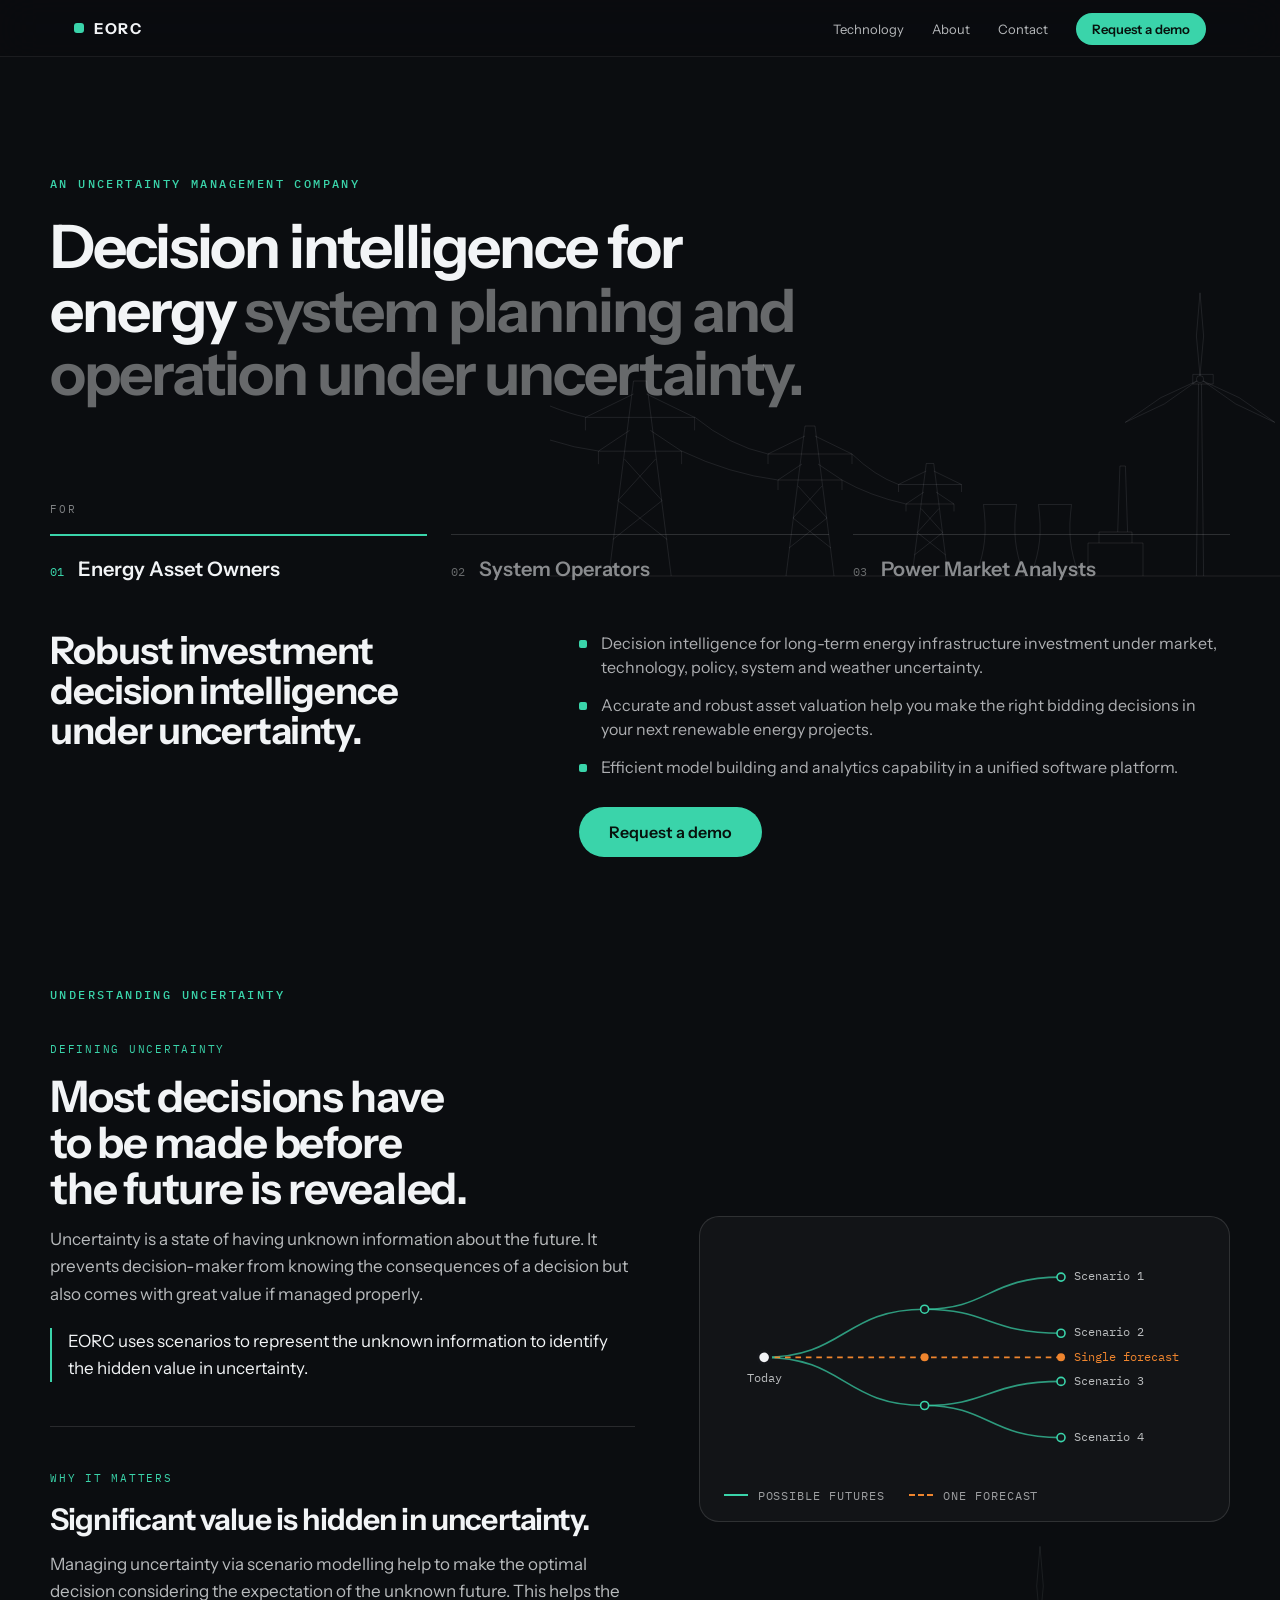
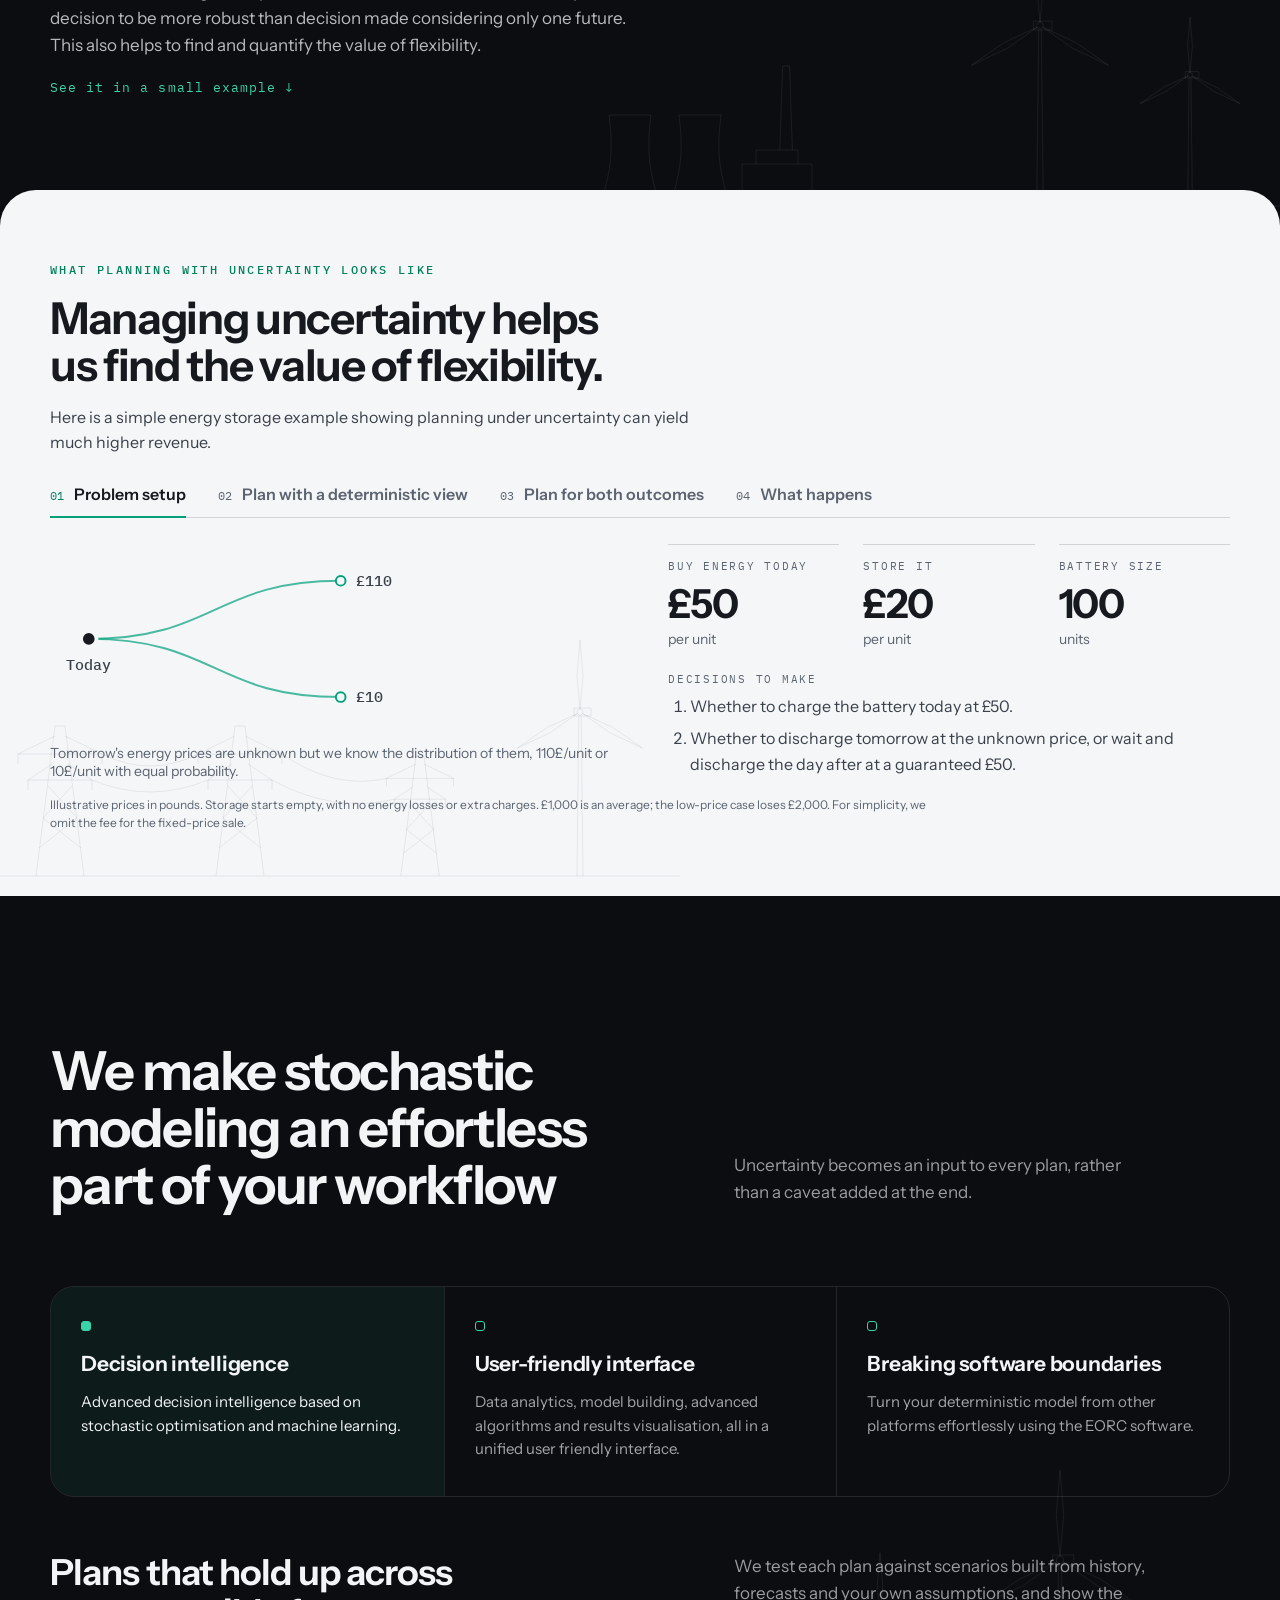
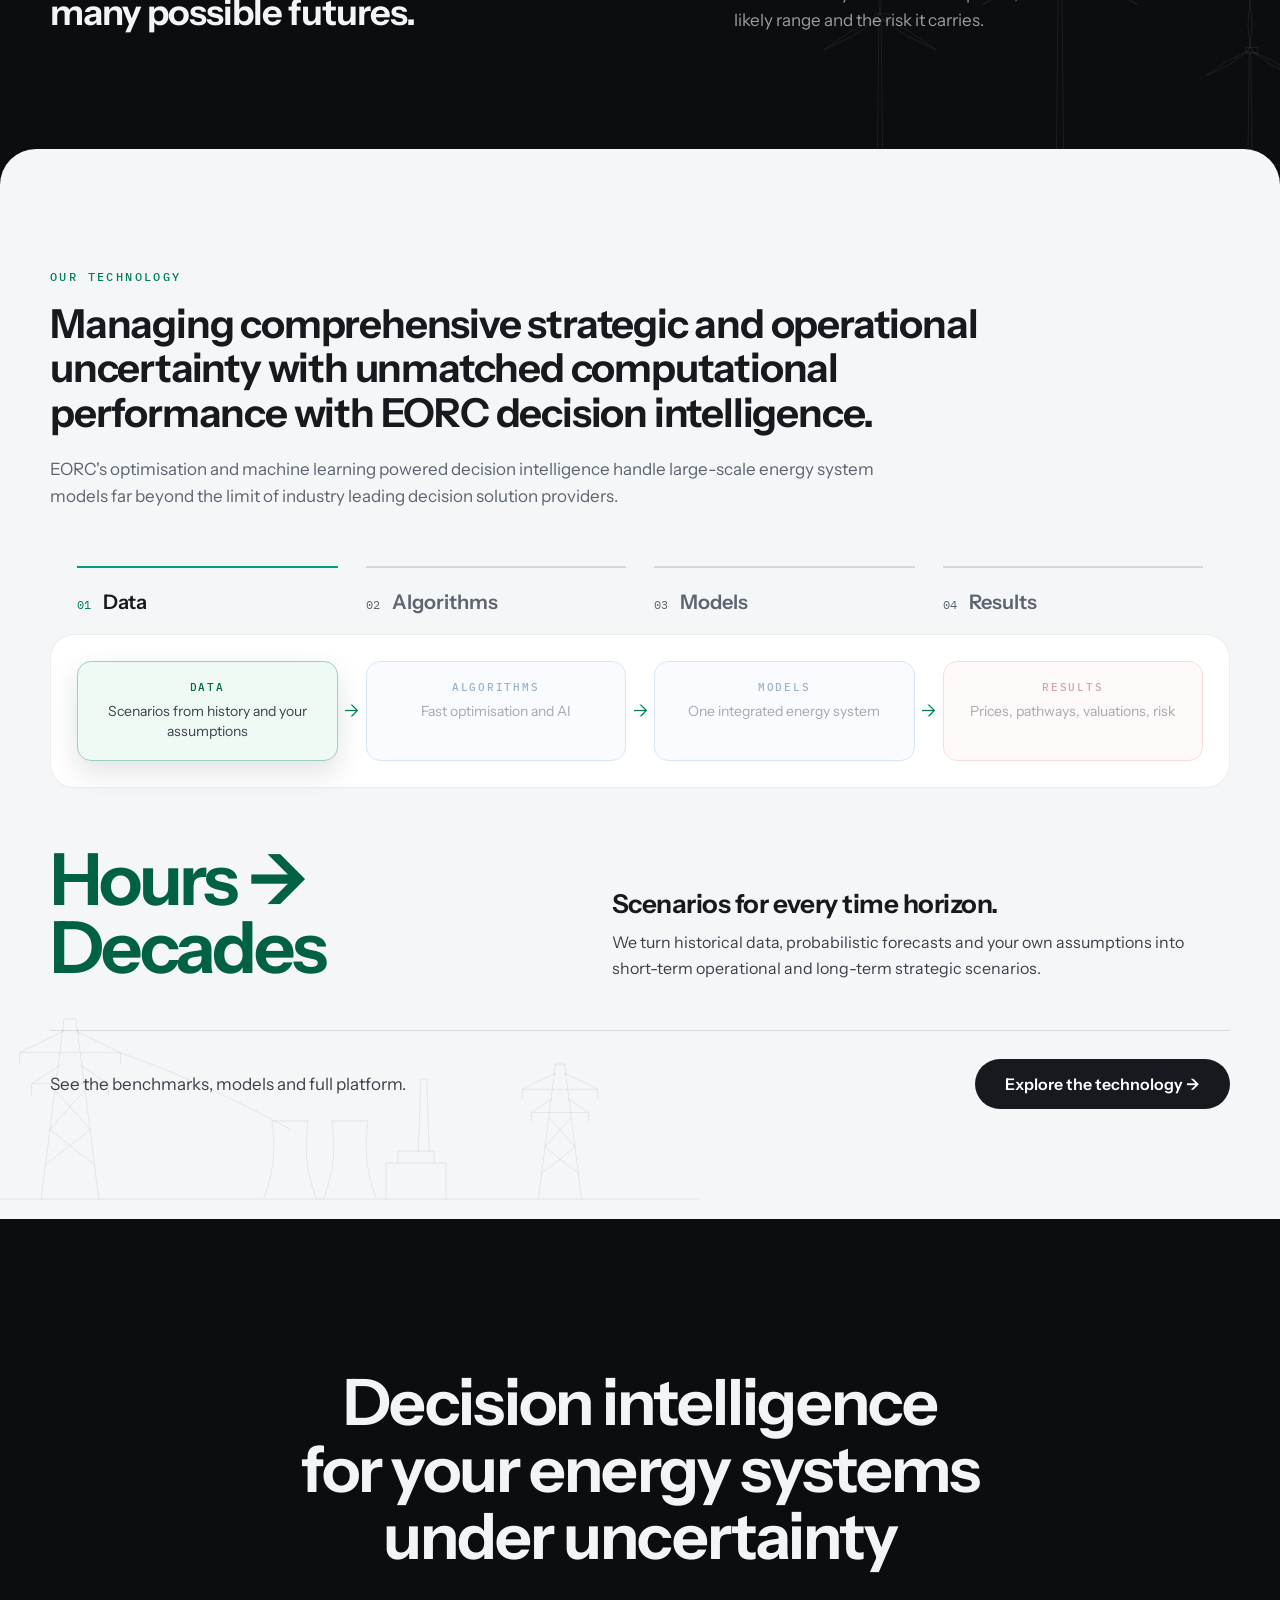
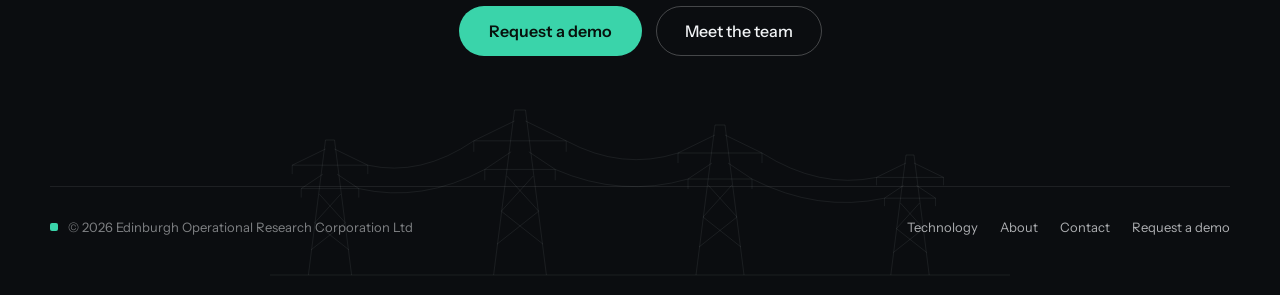
==== index.html @ 97f3a5d8 "Update wording" ====
<!DOCTYPE html>
<html lang="en">

<head>
  <meta charset="UTF-8">
  <meta name="viewport" content="width=device-width, initial-scale=1">
  <title>EORC — An uncertainty management company</title>
  <meta name="description"
    content="Decision support for energy planners and asset owners. EORC helps you plan for many possible futures, not just one forecast.">
  <link rel="icon" href="img/cropped-EORC_logo_letter-270x270.png">
  <link rel="preconnect" href="https://fonts.googleapis.com">
  <link rel="preconnect" href="https://fonts.gstatic.com" crossorigin>
  <link
    href="https://fonts.googleapis.com/css2?family=Instrument+Sans:wght@400;500;600;700&family=IBM+Plex+Mono:wght@400;500&display=swap"
    rel="stylesheet">
  <link rel="stylesheet" href="css/styles.css">
</head>

<body>
  <!-- Symbols shared by every line-art background (.hero-art, .bg-art) -->
  <svg width="0" height="0" style="position:absolute" aria-hidden="true">
    <defs>
      <g id="eo-turbine">
        <path vector-effect="non-scaling-stroke"
          d="M-3 0 L-1.2 -160 M3 0 L1.2 -160 M-6 -160 L11 -160 L11 -168 L-6 -168 Z"></path>
        <circle vector-effect="non-scaling-stroke" cx="0" cy="-164" r="3"></circle>
        <path vector-effect="non-scaling-stroke" d="M0 -167 L-3 -200 L0 -236 L3 -200 Z"></path>
        <path vector-effect="non-scaling-stroke" d="M0 -167 L-3 -200 L0 -236 L3 -200 Z" transform="rotate(120 0 -164)">
        </path>
        <path vector-effect="non-scaling-stroke" d="M0 -167 L-3 -200 L0 -236 L3 -200 Z" transform="rotate(240 0 -164)">
        </path>
      </g>
      <g id="eo-pylon">
        <path vector-effect="non-scaling-stroke"
          d="M-24 0 L-5 -150 M24 0 L5 -150 M-5 -150 L5 -150 M-42 -122 L42 -122 M-32 -96 L32 -96 M-21 -28 L17 -58 M21 -28 L-17 -58 M-17 -58 L12 -90 M17 -58 L-12 -90 M-5 -140 L-42 -122 M5 -140 L42 -122 M-8 -112 L-32 -96 M8 -112 L32 -96 M-42 -122 L-42 -112 M42 -122 L42 -112 M-32 -96 L-32 -86 M32 -96 L32 -86">
        </path>
      </g>
      <g id="eo-plant">
        <path vector-effect="non-scaling-stroke"
          d="M-44 0 C-26 -50 -24 -80 -30 -130 L30 -130 C24 -80 26 -50 44 0 M56 0 C74 -50 76 -80 70 -130 L130 -130 C124 -80 126 -50 144 0 M160 0 L160 -60 L260 -60 L260 0 M180 -60 L180 -80 L240 -80 L240 -60 M214 -80 L218 -200 L228 -200 L232 -80">
        </path>
      </g>
    </defs>
  </svg>

  <header class="site-header">
    <nav class="nav">
      <a href="index.html" class="brand">
        <span class="brand-mark"></span>
        EORC
      </a>
      <span class="nav-spacer"></span>
      <button class="nav-toggle" aria-label="Open menu" aria-expanded="false">
        <span></span><span></span><span></span>
      </button>
      <ul class="nav-links">
        <li><a href="product.html">Technology</a></li>
        <li><a href="about.html">About</a></li>
        <li><a href="contact.html">Contact</a></li>
        <li><a href="contact.html" class="nav-cta">Request a demo</a></li>
      </ul>
    </nav>
  </header>

  <main>
    <!-- Hero -->
    <section class="section-dark on-dark hero-home">
      <!-- Line art behind the title: pylons, plant and turbine on one horizon -->
      <svg class="hero-art" viewBox="0 0 740 520" aria-hidden="true">
        <path vector-effect="non-scaling-stroke" d="M0 500 L740 500"></path>
        <use href="#eo-pylon" transform="translate(90 500) scale(1.3)"></use>
        <use href="#eo-pylon" transform="translate(260 500)"></use>
        <use href="#eo-pylon" transform="translate(380 500) scale(0.75)"></use>
        <path vector-effect="non-scaling-stroke"
          d="M0 330 Q20 338 35.4 341 M144.6 341 Q180 370 218 378 M302 378 Q325 400 348.5 408.5 M0 364 Q24 372 48.4 375 M131.6 375 Q180 398 228 404 M292 404 Q320 420 356 428">
        </path>
        <use href="#eo-plant" transform="translate(450 500) scale(0.55)"></use>
        <use href="#eo-turbine" transform="translate(650 500) scale(1.2)"></use>
      </svg>

      <div class="hero-home-inner">
        <div class="hero-home-copy">
          <div data-rv class="eyebrow">An uncertainty management company</div>
          <h1 data-rv data-rvd="90">Decision intelligence for energy <span class="muted-line">system planning and
              operation under uncertainty.</span></h1>
        </div>

        <!-- Role tabs. Every panel ships visible so the copy reads without JavaScript; js/main.js hides all but the selected one. -->
        <div data-rv data-rvd="200" class="role-tabs">
          <div class="role-label" id="role-label">For</div>
          <div class="role-tablist" role="tablist" aria-labelledby="role-label">
            <button type="button" role="tab" id="role-tab-1" aria-controls="role-panel-1" aria-selected="true"><span
                class="role-num">01</span><span class="role-name">Energy Asset Owners</span></button>
            <button type="button" role="tab" id="role-tab-2" aria-controls="role-panel-2" aria-selected="false"><span
                class="role-num">02</span><span class="role-name">System Operators</span></button>
            <button type="button" role="tab" id="role-tab-3" aria-controls="role-panel-3" aria-selected="false"><span
                class="role-num">03</span><span class="role-name">Power Market Analysts</span></button>
          </div>
          <div class="role-panels">
            <div class="role-panel" data-role="asset-owner" role="tabpanel" id="role-panel-1"
              aria-labelledby="role-tab-1">
              <h2>Robust investment decision intelligence under uncertainty.</h2>
              <div>
                <ul>
                  <li>Decision intelligence for long-term energy infrastructure investment under market, technology,
                    policy, system and weather uncertainty.</li>
                  <li>Accurate and robust asset valuation help you make the right bidding decisions in your next
                    renewable energy projects.</li>
                  <li>Efficient model building and analytics capability in a unified software platform.</li>
                </ul>
                <a href="contact.html?role=asset-owner" class="btn btn-primary">Request a demo</a>
              </div>
            </div>
            <div class="role-panel" data-role="system-operator" role="tabpanel" id="role-panel-2"
              aria-labelledby="role-tab-2">
              <h2>Reliable and resilient system operation under uncertainty.</h2>
              <div>
                <ul>
                  <li>Fast decision intelligence for a secure system operation with unmatched speed.</li>
                  <li>Examine system expansion proposals under uncertainty.</li>
                  <li>Diagnose and visualise system bottleneck effortlessly for your next assessment report.</li>
                </ul>
                <a href="contact.html?role=system-operator" class="btn btn-primary">Request a demo</a>
              </div>
            </div>
            <div class="role-panel" data-role="market-analyst" role="tabpanel" id="role-panel-3"
              aria-labelledby="role-tab-3">
              <h2>Unlock long-term European power prices.</h2>
              <div>
                <ul>
                  <li>Unique model library unlocks European long-term power prices decades ahead.</li>
                  <li>Robust day ahead power price forecast under market, policy, system and weather uncertainty.</li>
                  <li>Fast decision analytics with a user friendly interface to help you deliver your next power market
                    analysis effortlessly.</li>
                </ul>
                <a href="contact.html?role=market-analyst" class="btn btn-primary">Request a demo</a>
              </div>
            </div>
          </div>
        </div>
      </div>
    </section>

    <!-- Understanding uncertainty: what it is, why it matters, with a scenario tree -->
    <section class="section-dark on-dark why">
      <svg class="bg-art bg-art--1" viewBox="0 0 740 520" aria-hidden="true">
        <path vector-effect="non-scaling-stroke" d="M0 500 L740 500"></path>
        <use href="#eo-plant" transform="translate(60 500) scale(0.7)"></use>
        <use href="#eo-turbine" transform="translate(470 500) scale(1.1)"></use>
        <use href="#eo-turbine" transform="translate(620 500) scale(0.8)"></use>
      </svg>
      <div class="why-inner">
        <div data-rv class="eyebrow">Understanding uncertainty</div>
        <div class="why-grid">
          <div class="why-text">
            <div data-rv data-rvd="80" class="why-block">
              <div class="role-label">Defining uncertainty</div>
              <h2>Most decisions have to be made before the future is revealed.</h2>
              <p>Uncertainty is a state of having unknown information about the future. It prevents decision-maker from
                knowing the consequences of a decision but also comes with great value if managed properly.</p>
              <p class="why-bridge">EORC uses scenarios to represent the unknown information to identify the hidden
                value in uncertainty.</p>
            </div>
            <div data-rv data-rvd="140" class="why-block">
              <div class="role-label">Why it matters</div>
              <h3>Significant value is hidden in uncertainty.</h3>
              <p>Managing uncertainty via scenario modelling help to make the optimal decision considering the
                expectation of the unknown future. This helps the decision to be more robust than decision made
                considering only one future. This also helps to find and quantify the value of flexibility.</p>
              <a class="why-next" href="#example">See it in a small example <span aria-hidden="true">↓</span></a>
            </div>
          </div>

          <!-- Scenario tree: one decision today, many possible futures -->
          <figure data-rv data-rvd="100" class="tree">
            <svg viewBox="0 0 600 290" role="img"
              aria-label="Scenario tree: from today, the future branches into four scenarios, while a single forecast follows one straight line.">
              <g class="tree-edges">
                <path d="M50 145 C150 145 150 85 250 85"></path>
                <path d="M50 145 C150 145 150 205 250 205"></path>
                <path d="M250 85 C330 85 330 45 420 45"></path>
                <path d="M250 85 C330 85 330 115 420 115"></path>
                <path d="M250 205 C330 205 330 175 420 175"></path>
                <path d="M250 205 C330 205 330 245 420 245"></path>
              </g>
              <path class="tree-forecast" d="M50 145 H420"></path>
              <g class="tree-nodes">
                <circle cx="250" cy="85" r="5"></circle>
                <circle cx="250" cy="205" r="5"></circle>
                <circle cx="420" cy="45" r="5"></circle>
                <circle cx="420" cy="115" r="5"></circle>
                <circle cx="420" cy="175" r="5"></circle>
                <circle cx="420" cy="245" r="5"></circle>
              </g>
              <circle class="tree-today" cx="50" cy="145" r="8"></circle>
              <circle class="tree-forecast-end" cx="250" cy="145" r="5"></circle>
              <circle class="tree-forecast-end" cx="420" cy="145" r="5"></circle>
              <g class="tree-labels">
                <text x="50" y="176" text-anchor="middle">Today</text>
                <text x="436" y="49">Scenario 1</text>
                <text x="436" y="119">Scenario 2</text>
                <text x="436" y="179">Scenario 3</text>
                <text x="436" y="249">Scenario 4</text>
                <text class="tree-forecast-label" x="436" y="149">Single forecast</text>
              </g>
            </svg>
            <figcaption class="tree-key">
              <span><i class="key-line key-line--scenario"></i>Possible futures</span>
              <span><i class="key-line key-line--forecast"></i>One forecast</span>
            </figcaption>
          </figure>
        </div>
      </div>
    </section>

    <!-- Why it's important: one battery, planned two ways (illustrative figures) -->
    <section class="section-light example" id="example">
      <svg class="bg-art bg-art--2" viewBox="0 0 740 520" aria-hidden="true">
        <path vector-effect="non-scaling-stroke" d="M0 500 L740 500"></path>
        <use href="#eo-pylon" transform="translate(120 500) scale(1)"></use>
        <use href="#eo-pylon" transform="translate(300 500) scale(1)"></use>
        <use href="#eo-pylon" transform="translate(480 500) scale(0.8)"></use>
        <path vector-effect="non-scaling-stroke"
          d="M162 378 Q210 402 258 378 M152 404 Q210 428 268 404 M342 378 Q394.2 414.2 446.4 402.4 M332 404 Q393.2 437.6 454.4 423.2">
        </path>
        <use href="#eo-turbine" transform="translate(640 500) scale(1)"></use>
      </svg>
      <div style="max-width:1180px; margin:0 auto;">
        <div data-rv class="eyebrow">What Planning With Uncertainty Looks Like</div>
        <div class="ex-head">
          <div>
            <h2 data-rv data-rvd="80" class="section-title">Managing uncertainty helps us find the value of flexibility.
            </h2>
            <p data-rv data-rvd="140" class="ex-note">Here is a simple energy storage example showing planning under
              uncertainty can yield much higher revenue.</p>
          </div>
          <!-- Problem statement: add the estimated cost of poor decisions here once agreed, then remove [hidden]. It is the stakes, so it may also belong in the "Why it matters" block above. -->
          <div class="ex-problem" hidden></div>
        </div>

        <div data-rv class="ex-slides" data-slides>
          <div class="ex-tablist" role="tablist" aria-label="Example steps">
            <button type="button" role="tab" id="ex-tab-1" aria-controls="ex-slide-1" aria-selected="true"><span
                class="ex-num">01</span>Problem setup</button>
            <button type="button" role="tab" id="ex-tab-2" aria-controls="ex-slide-2" aria-selected="false"><span
                class="ex-num">02</span>Plan with a deterministic view</button>
            <button type="button" role="tab" id="ex-tab-3" aria-controls="ex-slide-3" aria-selected="false"><span
                class="ex-num">03</span>Plan for both outcomes</button>
            <button type="button" role="tab" id="ex-tab-4" aria-controls="ex-slide-4" aria-selected="false"><span
                class="ex-num">04</span>What happens</button>
          </div>

          <div class="ex-slide" role="tabpanel" id="ex-slide-1" aria-labelledby="ex-tab-1">
            <div class="ex-split">
              <figure class="ex-tree">
                <svg viewBox="0 0 580 200" role="img"
                  aria-label="Tomorrow's price is either £110 or £10, equally likely.">
                  <g class="tree-edges">
                    <path d="M40 100 C170 100 170 40 300 40"></path>
                    <path d="M40 100 C170 100 170 160 300 160"></path>
                  </g>
                  <g class="tree-nodes">
                    <circle cx="300" cy="40" r="5"></circle>
                    <circle cx="300" cy="160" r="5"></circle>
                  </g>
                  <circle class="tree-today" cx="40" cy="100" r="8"></circle>
                  <g class="tree-labels">
                    <text x="40" y="132" text-anchor="middle">Today</text>
                    <text x="316" y="45">£110</text>
                    <text x="316" y="165">£10</text>
                  </g>
                </svg>
                <figcaption>Tomorrow's energy prices are unknown but we know the distribution of them, 110£/unit or
                  10£/unit with equal probability.</figcaption>
              </figure>
              <div>
                <div class="ex-inputs">
                  <div class="ex-stat">
                    <div class="ex-stat-label">Buy energy today</div>
                    <div class="ex-stat-value">£50</div>
                    <div class="ex-stat-unit">per unit</div>
                  </div>
                  <div class="ex-stat">
                    <div class="ex-stat-label">Store it</div>
                    <div class="ex-stat-value">£20</div>
                    <div class="ex-stat-unit">per unit</div>
                  </div>
                  <div class="ex-stat">
                    <div class="ex-stat-label">Battery size</div>
                    <div class="ex-stat-value">100</div>
                    <div class="ex-stat-unit">units</div>
                  </div>
                </div>
                <div class="ex-decisions">
                  <div class="ex-stat-label">Decisions to make</div>
                  <ol>
                    <li>Whether to charge the battery today at £50.</li>
                    <li>Whether to discharge tomorrow at the unknown price, or wait and discharge the day after at a
                      guaranteed £50.</li>
                  </ol>
                </div>
              </div>
            </div>
          </div>

          <div class="ex-slide" role="tabpanel" id="ex-slide-2" aria-labelledby="ex-tab-2">
            <div class="ex-split">
              <figure class="ex-tree">
                <svg viewBox="0 0 580 200" role="img"
                  aria-label="Tomorrow's price is either £110 or £10, equally likely.">
                  <g class="tree-edges is-dim">
                    <path d="M40 100 C170 100 170 40 300 40"></path>
                    <path d="M40 100 C170 100 170 160 300 160"></path>
                  </g>
                  <path class="tree-forecast" d="M40 100 H300"></path>
                  <circle class="tree-forecast-end" cx="300" cy="100" r="5"></circle>
                  <g class="tree-nodes">
                    <circle cx="300" cy="40" r="5"></circle>
                    <circle cx="300" cy="160" r="5"></circle>
                  </g>
                  <circle class="tree-today" cx="40" cy="100" r="8"></circle>
                  <g class="tree-labels">
                    <text x="40" y="132" text-anchor="middle">Today</text>
                    <text x="316" y="45">£110</text>
                    <text x="316" y="165">£10</text>
                    <text class="tree-forecast-label" x="316" y="105">Average £60</text>
                  </g>
                </svg>
                <figcaption>The average guess squeezes both outcomes into one number.</figcaption>
              </figure>
              <div class="ex-col">
                <div class="ex-kind"><span class="ex-num">A</span><span>Plan with the expected price</span></div>
                <p class="ex-steps">The average price is £60, only £10 more than the £50 you paid. Storing costs £20, so
                  it looks like a loss.</p>
                <div class="ex-body">
                  <h3>Don't charge the battery today at all.</h3>
                </div>
              </div>
            </div>
          </div>

          <div class="ex-slide" role="tabpanel" id="ex-slide-3" aria-labelledby="ex-tab-3">
            <div class="ex-split">
              <figure class="ex-tree">
                <svg viewBox="0 0 580 200" role="img"
                  aria-label="Tomorrow's price is either £110 or £10, equally likely.">
                  <g class="tree-edges">
                    <path d="M40 100 C170 100 170 40 300 40"></path>
                    <path d="M40 100 C170 100 170 160 300 160"></path>
                  </g>
                  <g class="tree-nodes">
                    <circle cx="300" cy="40" r="5"></circle>
                    <circle cx="300" cy="160" r="5"></circle>
                  </g>
                  <circle class="tree-today" cx="40" cy="100" r="8"></circle>
                  <g class="tree-labels">
                    <text x="40" y="132" text-anchor="middle">Today</text>
                    <text x="316" y="38" class="ex-lab">£110: discharge tomorrow</text>
                    <text x="316" y="168" class="ex-lab">£10: keep, discharge for £50</text>
                  </g>
                </svg>
                <figcaption>Planning for both outcomes means having an answer for each.</figcaption>
              </figure>
              <div class="ex-col is-eorc">
                <div class="ex-kind"><span class="ex-num">B</span><span>Plan for both outcomes</span></div>
                <p class="ex-steps">If the price is high, sell tomorrow and earn £60 a unit. If it is low, keep it and
                  earn £0. On average that is £30 a unit, more than the £20 storage cost.</p>
                <div class="ex-body">
                  <h3>Buy 100 units</h3>
                </div>
              </div>
            </div>
          </div>

          <div class="ex-slide" role="tabpanel" id="ex-slide-4" aria-labelledby="ex-tab-4">
            <div class="ex-outcomes">
              <div class="ex-outcome">
                <div class="ex-stat-label">High price (50%)</div>
                <div class="ex-profit ex-win">+£4,000</div>
                <div class="ex-stat-unit">sell tomorrow at £110</div>
              </div>
              <div class="ex-outcome">
                <div class="ex-stat-label">Low price (50%)</div>
                <div class="ex-profit ex-loss">-£2,000</div>
                <div class="ex-stat-unit">keep it, sell at £50</div>
              </div>
              <div class="ex-outcome is-avg">
                <div class="ex-stat-label">On average</div>
                <div class="ex-profit ex-win">+£1,000</div>
                <div class="ex-stat-unit">not buying earns £0</div>
              </div>
            </div>
            <p class="ex-calc">Each case already includes £5,000 to buy the energy and £2,000 to store it.</p>

            <div data-rv class="ex-takeaway">
              <div>
                <div class="ex-big">£1,000</div>
                <div class="ex-big-label">more on average by planning for both outcomes</div>
              </div>
              <div>
                <p>The average misses the value of adapting.</p>
                <p class="ex-term">Planning for many possible futures like this is called stochastic optimization.</p>
              </div>
            </div>
          </div>
        </div>

        <p data-rv class="ex-flag">Illustrative prices in pounds. Storage starts empty, with no energy losses or extra
          charges. £1,000 is an average; the low-price case loses £2,000. For simplicity, we omit the fee for the
          fixed-price sale.</p>
      </div>
    </section>

    <!-- What we do -->
    <section class="section-dark on-dark wwd">
      <svg class="bg-art bg-art--3" viewBox="0 0 740 520" aria-hidden="true">
        <path vector-effect="non-scaling-stroke" d="M0 500 L740 500"></path>
        <use href="#eo-turbine" transform="translate(250 500) scale(0.9)"></use>
        <use href="#eo-turbine" transform="translate(430 500) scale(1.25)"></use>
        <use href="#eo-turbine" transform="translate(620 500) scale(0.7)"></use>
      </svg>
      <div class="wwd-inner">
        <div class="wwd-head">
          <div>
            <div data-rv class="eyebrow">What we do</div>
            <h2 data-rv data-rvd="80">We make stochastic modeling an effortless part of your workflow</h2>
          </div>
          <p data-rv data-rvd="140">Uncertainty becomes an input to every plan, rather than a caveat added at the end.
          </p>
        </div>
        <!-- Every panel ships visible so the copy reads without JavaScript; js/main.js hides all but the selected one. -->
        <div data-rv class="wwd-strip" role="tablist" aria-label="What we do">
          <button type="button" role="tab" class="wwd-cell" id="wwd-tab-1" aria-controls="wwd-panel-1"
            aria-selected="true">
            <span class="wwd-mark"></span>
            <span class="wwd-title">Decision intelligence</span>
            <span class="wwd-text"><span class="lit">Advanced decision intelligence based on stochastic optimisation and
                machine learning.</span></span>
          </button>
          <button type="button" role="tab" class="wwd-cell" id="wwd-tab-2" aria-controls="wwd-panel-2"
            aria-selected="false">
            <span class="wwd-mark"></span>
            <span class="wwd-title">User-friendly interface</span>
            <span class="wwd-text">Data analytics, model building, advanced algorithms and results visualisation, all in
              a unified user friendly interface.</span>
          </button>
          <button type="button" role="tab" class="wwd-cell" id="wwd-tab-3" aria-controls="wwd-panel-3"
            aria-selected="false">
            <span class="wwd-mark"></span>
            <span class="wwd-title">Breaking software boundaries</span>
            <span class="wwd-text">Turn your deterministic model from other platforms effortlessly using the EORC
              software.</span>
          </button>
        </div>
        <div data-rv data-rvd="80" class="wwd-panels">
          <div class="wwd-panel" role="tabpanel" id="wwd-panel-1" aria-labelledby="wwd-tab-1">
            <h3>Plans that hold up across many possible futures.</h3>
            <p>We test each plan against scenarios built from history, forecasts and your own assumptions, and show
              the likely range and the risk it carries.</p>
          </div>
          <div class="wwd-panel" role="tabpanel" id="wwd-panel-2" aria-labelledby="wwd-tab-2">
            <h3>From model to answer, without code.</h3>
            <p>Set up the model, run scenarios and read prices, pathways and valuations in one platform, with no
              programming needed.</p>
          </div>
          <div class="wwd-panel" role="tabpanel" id="wwd-panel-3" aria-labelledby="wwd-tab-3">
            <h3>Works with what your team already uses.</h3>
            <p>Bring in the data you already have, and take the results back into the software your team relies
              on.</p>
          </div>
        </div>
      </div>
    </section>

    <!-- Our technology -->
    <section class="section-light">
      <svg class="bg-art bg-art--4" viewBox="0 0 740 520" aria-hidden="true">
        <path vector-effect="non-scaling-stroke" d="M0 500 L740 500"></path>
        <use href="#eo-plant" transform="translate(330 500) scale(0.6)"></use>
        <use href="#eo-pylon" transform="translate(110 500) scale(1.2)"></use>
        <use href="#eo-pylon" transform="translate(600 500) scale(0.9)"></use>
        <path vector-effect="non-scaling-stroke" d="M160.4 353.6 Q245.2 383.6 330 430"></path>
      </svg>
      <div style="max-width:1180px; margin:0 auto;">
        <div data-rv class="eyebrow">Our technology</div>
        <h2 data-rv data-rvd="80" class="section-title section-title--long">Managing comprehensive strategic and
          operational uncertainty
          with unmatched computational performance with EORC decision intelligence.</h2>
        <p data-rv data-rvd="140"
          style="font-size:17px; line-height:1.6; color:var(--ink-soft); max-width:860px; margin:20px 0 0;"> EORC's
          optimisation and machine learning powered decision intelligence handle large-scale energy system models far
          beyond the limit of industry leading decision solution providers. </p>
        <div data-rv class="tech-tabs-wrap" data-tech>
          <div class="tech-tabs" role="tablist" aria-label="Technology pipeline stages">
            <button type="button" role="tab" class="tech-tab" id="tech-tab-0" aria-controls="tech-panel-0"
              data-stage="data" style="grid-column:1;">
              <span class="tech-num">01</span><span class="tech-name">Data</span>
            </button>
            <button type="button" role="tab" class="tech-tab" id="tech-tab-1" aria-controls="tech-panel-1"
              data-stage="alg" style="grid-column:3;">
              <span class="tech-num">02</span><span class="tech-name">Algorithms</span>
            </button>
            <button type="button" role="tab" class="tech-tab" id="tech-tab-2" aria-controls="tech-panel-2"
              data-stage="models" style="grid-column:5;">
              <span class="tech-num">03</span><span class="tech-name">Models</span>
            </button>
            <button type="button" role="tab" class="tech-tab" id="tech-tab-3" aria-controls="tech-panel-3"
              data-stage="results" style="grid-column:7;">
              <span class="tech-num">04</span><span class="tech-name">Results</span>
            </button>
          </div>
          <div class="tech-pipeline">
            <div class="tech-stage tech-stage--data" data-stage="data">
              <div class="tech-stage-label">Data</div>
              <div class="tech-stage-text">Scenarios from history and your assumptions</div>
            </div>
            <div class="tech-arrow" aria-hidden="true">→</div>
            <div class="tech-stage tech-stage--alg" data-stage="alg">
              <div class="tech-stage-label">Algorithms</div>
              <div class="tech-stage-text">Fast optimisation and AI</div>
            </div>
            <div class="tech-arrow" aria-hidden="true">→</div>
            <div class="tech-stage tech-stage--models" data-stage="models">
              <div class="tech-stage-label">Models</div>
              <div class="tech-stage-text">One integrated energy system</div>
            </div>
            <div class="tech-arrow" aria-hidden="true">→</div>
            <div class="tech-stage tech-stage--results" data-stage="results">
              <div class="tech-stage-label">Results</div>
              <div class="tech-stage-text">Prices, pathways, valuations, risk</div>
            </div>
          </div>
          <div class="tech-panels">
            <div class="tech-panel" role="tabpanel" id="tech-panel-0" aria-labelledby="tech-tab-0">
              <div class="tech-stat">Hours → Decades</div>
              <div class="tech-copy">
                <h3>Scenarios for every time horizon.</h3>
                <p>We turn historical data, probabilistic forecasts and your own assumptions into short-term operational
                  and long-term strategic scenarios.</p>
              </div>
            </div>
            <div class="tech-panel" role="tabpanel" id="tech-panel-1" aria-labelledby="tech-tab-1">
              <div class="tech-stat"><span class="tech-stat-num">549x</span> <span class="tech-stat-text">faster than
                  industry leading solvers</span></div>
              <div class="tech-copy">
                <h3>Solve complex energy models beyond the limit of industry leading solvers</h3>
                <p>Focus on your energy models, EORC's optimisation and machine learning will solve the problem with
                  unmatched speed.</p>
              </div>
            </div>
            <div class="tech-panel" role="tabpanel" id="tech-panel-2" aria-labelledby="tech-tab-2">
              <div class="tech-stat">Model library</div>
              <div class="tech-copy">
                <h3>Modular energy library for every energy carrier, conventional or emerging.</h3>
                <p>Modular model building for power, heat, hydrogen, oil & gas and CCS across Europe.</p>
              </div>
            </div>
            <div class="tech-panel" role="tabpanel" id="tech-panel-3" aria-labelledby="tech-tab-3">
              <div class="tech-stat">Results analytics</div>
              <div class="tech-copy">
                <h3>More confident decisions for your next energy investment.</h3>
                <p>Robust power price outlooks, infrastructure pathways, and asset valuations accounting operational and
                  strategic uncertainty.</p>
              </div>
            </div>
          </div>
        </div>
        <div data-rv class="tech-cta">
          <span>See the benchmarks, models and full platform.</span>
          <a href="product.html" class="btn btn-dark">Explore the technology →</a>
        </div>
      </div>
    </section>

    <!-- CTA + footer -->
    <section class="section-dark on-dark" style="padding:150px 24px 60px;">
      <svg class="bg-art bg-art--5" viewBox="0 0 740 520" aria-hidden="true">
        <path vector-effect="non-scaling-stroke" d="M0 500 L740 500"></path>
        <use href="#eo-pylon" transform="translate(60 500) scale(0.9)"></use>
        <use href="#eo-pylon" transform="translate(250 500) scale(1.1)"></use>
        <use href="#eo-pylon" transform="translate(450 500) scale(1)"></use>
        <use href="#eo-pylon" transform="translate(640 500) scale(0.8)"></use>
        <path vector-effect="non-scaling-stroke"
          d="M97.8 390.2 Q150.8 402 203.8 365.8 M88.8 413.6 Q151.8 428 214.8 394.4 M296.2 365.8 Q352.1 395.9 408 378 M285.2 394.4 Q351.6 423.2 418 404 M492 378 Q549.2 414.2 606.4 402.4 M482 404 Q548.2 437.6 614.4 423.2">
        </path>
      </svg>
      <div style="max-width:1180px; margin:0 auto;">
        <div style="text-align:center;">
          <h2 data-rv class="cta-title">Decision intelligence for your energy systems under uncertainty</h2>
          <div data-rv data-rvd="180" class="btn-row" style="margin-top:36px;">
            <a href="contact.html" class="btn btn-primary">Request a demo</a>
            <a href="about.html" class="btn btn-ghost">Meet the team</a>
          </div>
        </div>
        <footer class="site-footer" style="margin-top:130px;">
          <div class="footer-brand">
            <span class="footer-mark"></span>
            <span class="copyright">© 2026 Edinburgh Operational Research Corporation Ltd</span>
          </div>
          <div class="footer-links">
            <a href="product.html">Technology</a>
            <a href="about.html">About</a>
            <a href="contact.html">Contact</a>
            <a href="contact.html">Request a demo</a>
          </div>
        </footer>
      </div>
    </section>
  </main>

  <script src="js/figures.js"></script>
  <script src="js/analytics.js" defer></script>
  <script src="js/main.js"></script>
</body>

</html>
---- css/styles.css ----
/* ==========================================================================
   EORC — design tokens & global styles
   Source designs: claude.ai/design project f6079cf0 (Contact/About)
                   claude.ai/design project b13591e8 (Home/Technology, "EORC
                   Homepage" — the generated figures drawn by js/figures.js)
                   claude.ai/design canvas f8a19cc2 (benchmark bar charts and
                   platform workflow, rebuilt in HTML/CSS from the old PNGs)
                   claude.ai/design project 98255498 (Home hero, variant 1b:
                   line art and role tabs; fan of futures and the
                   battery example)
   Dark base alternating with light rounded-top sections, mint accent.
   ========================================================================== */

:root {
  /* surfaces */
  --bg-dark: #0b0d10;
  --bg-light: #f5f6f8;
  --card-bg: #ffffff;

  /* text on light */
  --ink: #16191d;
  --ink-mid: #3a414b;
  --ink-soft: #5b6470;

  /* text on dark */
  --paper: #f2f4f6;
  --paper-75: rgba(242, 244, 246, 0.75);
  --paper-66: rgba(242, 244, 246, 0.66);
  --paper-62: rgba(242, 244, 246, 0.62);
  --paper-50: rgba(242, 244, 246, 0.5);
  --paper-40: rgba(242, 244, 246, 0.4);

  /* accent (mint) */
  --accent: oklch(0.78 0.14 170);
  /* on dark backgrounds */
  --accent-bright: oklch(0.85 0.14 170);
  /* hover */
  --accent-deep: oklch(0.52 0.14 170);
  /* on light backgrounds */
  --accent-mid: oklch(0.62 0.14 170);
  /* bullets, focus rings */
  --on-accent: #07120d;

  /* benchmark chart series — dark enough for white value labels */
  --series-a: oklch(0.53 0.14 252);
  /* solution time, variables */
  --series-b: oklch(0.54 0.13 162);
  /* constraints */

  /* battery example — figure ink on light, and the missed-upside note */
  --accent-ink: oklch(0.42 0.12 170);
  --warn: oklch(0.5 0.15 50);
  --forecast: oklch(0.72 0.16 55);

  /* links (teal) */
  --link: oklch(0.55 0.13 195);
  --link-hover: oklch(0.45 0.15 195);

  --card-border: rgba(22, 25, 29, 0.07);
  --card-shadow: 0 1px 2px rgba(16, 24, 40, 0.04);

  --font-sans: 'Instrument Sans', system-ui, sans-serif;
  --font-mono: 'IBM Plex Mono', monospace;

  --ease: cubic-bezier(0.22, 0.61, 0.21, 1);
}

*,
*::before,
*::after {
  box-sizing: border-box;
}

/* Figure controls ship as [hidden] and are un-hidden by js/figures.js, so a
   visitor without JavaScript never sees a dead control. Author `display`
   rules would otherwise beat the user-agent's [hidden] rule. */
[hidden] {
  display: none !important;
}

html {
  scroll-behavior: smooth;
}

body {
  margin: 0;
  background: var(--bg-dark);
  color: var(--ink);
  font-family: var(--font-sans);
  -webkit-font-smoothing: antialiased;
  text-rendering: optimizeLegibility;
}

a {
  color: var(--link);
  text-decoration: none;
}

a:hover {
  color: var(--link-hover);
}

::selection {
  background: oklch(0.78 0.14 170 / 0.35);
}

img {
  max-width: 100%;
}

h1,
h2,
h3,
p {
  margin: 0;
}

input,
textarea,
button {
  font-family: var(--font-sans);
}

.wrap {
  max-width: 1180px;
  margin: 0 auto;
  padding: 0 24px;
}

/* Read out to screen readers, never drawn. */
.sr-only {
  position: absolute;
  width: 1px;
  height: 1px;
  margin: -1px;
  padding: 0;
  overflow: hidden;
  clip-path: inset(50%);
  white-space: nowrap;
  border: 0;
}

/* ==========================================================================
   Header / nav
   ========================================================================== */

.site-header {
  position: fixed;
  top: 0;
  left: 0;
  right: 0;
  z-index: 50;
  backdrop-filter: blur(20px) saturate(1.5);
  -webkit-backdrop-filter: blur(20px) saturate(1.5);
  background: rgba(10, 12, 15, 0.72);
  border-bottom: 1px solid rgba(255, 255, 255, 0.07);
}

.nav {
  max-width: 1180px;
  margin: 0 auto;
  height: 56px;
  display: flex;
  align-items: center;
  gap: 28px;
  padding: 0 24px;
}

.brand {
  display: flex;
  align-items: center;
  gap: 10px;
  color: var(--paper);
  font-weight: 700;
  letter-spacing: 0.1em;
  font-size: 15px;
}

.brand:hover {
  color: #ffffff;
}

.brand-mark {
  width: 10px;
  height: 10px;
  background: var(--accent);
  border-radius: 3px;
  display: block;
}

.nav-spacer {
  flex: 1;
}

.nav-links {
  display: flex;
  align-items: center;
  gap: 28px;
  list-style: none;
  margin: 0;
  padding: 0;
}

.nav-links a {
  font-size: 13px;
  color: var(--paper-75);
}

.nav-links a:hover {
  color: #ffffff;
}

.nav-links a[aria-current="page"] {
  color: #ffffff;
  font-weight: 600;
}

.nav-links .nav-cta {
  font-weight: 600;
  color: var(--on-accent);
  background: var(--accent);
  padding: 8px 16px;
  border-radius: 980px;
}

.nav-links .nav-cta:hover {
  background: var(--accent-bright);
  color: var(--on-accent);
}

.nav-toggle {
  display: none;
  background: none;
  border: none;
  padding: 8px;
  cursor: pointer;
}

.nav-toggle span {
  display: block;
  width: 20px;
  height: 2px;
  background: var(--paper);
  margin: 4px 0;
  border-radius: 2px;
  transition: transform 0.25s var(--ease), opacity 0.25s var(--ease);
}

@media (max-width: 760px) {
  .nav {
    gap: 16px;
  }

  .nav-toggle {
    display: block;
  }

  .nav-links {
    display: none;
    position: absolute;
    top: 56px;
    left: 0;
    right: 0;
    flex-direction: column;
    align-items: flex-start;
    gap: 0;
    background: rgba(10, 12, 15, 0.96);
    backdrop-filter: blur(20px) saturate(1.5);
    -webkit-backdrop-filter: blur(20px) saturate(1.5);
    border-bottom: 1px solid rgba(255, 255, 255, 0.07);
    padding: 8px 0 16px;
  }

  .nav-links.open {
    display: flex;
  }

  .nav-links li {
    width: 100%;
  }

  .nav-links a {
    display: block;
    padding: 12px 24px;
    font-size: 15px;
  }

  .nav-links .nav-cta {
    margin: 8px 24px 0;
    display: inline-block;
    padding: 10px 18px;
  }

  .nav-toggle[aria-expanded="true"] span:nth-child(1) {
    transform: translateY(6px) rotate(45deg);
  }

  .nav-toggle[aria-expanded="true"] span:nth-child(2) {
    opacity: 0;
  }

  .nav-toggle[aria-expanded="true"] span:nth-child(3) {
    transform: translateY(-6px) rotate(-45deg);
  }
}

/* ==========================================================================
   Sections
   ========================================================================== */

.section-light {
  position: relative;
  z-index: 2;
  background: var(--bg-light);
  border-radius: 36px 36px 0 0;
  margin-top: -36px;
  padding: 120px 24px 110px;
}

.section-dark {
  background: var(--bg-dark);
}

.eyebrow {
  font-family: var(--font-mono);
  font-size: 12px;
  letter-spacing: 0.2em;
  text-transform: uppercase;
  color: var(--accent-deep);
  font-weight: 500;
}

.on-dark .eyebrow,
.eyebrow.on-dark {
  color: var(--accent);
}

.section-title {
  font-size: clamp(34px, 4.4vw, 58px);
  line-height: 1.06;
  letter-spacing: -0.03em;
  font-weight: 650;
  color: var(--ink);
  max-width: 760px;
  margin: 18px 0 0;
}

.section-title--long {
  font-size: clamp(28px, 3.2vw, 40px);
  line-height: 1.12;
  max-width: 960px;
  text-wrap: balance;
}

.muted-line {
  display: block;
  color: var(--paper-40);
}

/* ==========================================================================
   Buttons
   ========================================================================== */

.btn {
  display: inline-block;
  padding: 15px 30px;
  border-radius: 980px;
  font-weight: 600;
  font-size: 16px;
  border: none;
  cursor: pointer;
}

.btn-primary {
  background: var(--accent);
  color: var(--on-accent);
}

.btn-primary:hover {
  background: var(--accent-bright);
  color: var(--on-accent);
}

.btn-primary:disabled {
  opacity: 0.6;
  cursor: default;
}

.btn-ghost {
  border: 1px solid rgba(255, 255, 255, 0.24);
  color: var(--paper);
  padding: 14px 28px;
  font-weight: 500;
  background: transparent;
}

.btn-ghost:hover {
  border-color: rgba(255, 255, 255, 0.6);
  background: rgba(255, 255, 255, 0.06);
  color: var(--paper);
}

.btn-dark {
  background: var(--ink);
  color: #ffffff;
}

.btn-dark:hover {
  background: #000000;
  color: #ffffff;
}

.btn-row {
  display: flex;
  gap: 14px;
  justify-content: center;
  flex-wrap: wrap;
}

/* ==========================================================================
   Hero
   ========================================================================== */

.hero-dark {
  position: relative;
  overflow: hidden;
  background: var(--bg-dark);
  text-align: center;
}

.hero-glow {
  position: absolute;
  inset: 0;
  background: radial-gradient(90% 70% at 50% 0%, oklch(0.78 0.14 170 / 0.12) 0%, rgba(11, 13, 16, 0) 60%);
  pointer-events: none;
}

.hero-title {
  font-size: clamp(42px, 5.8vw, 80px);
  line-height: 1.04;
  letter-spacing: -0.033em;
  font-weight: 650;
  color: var(--paper);
  margin: 22px 0 0;
}

.hero-lede {
  font-size: 18px;
  line-height: 1.6;
  color: var(--paper-66);
  margin: 26px auto 0;
}

/* Home hero: left-aligned copy over line art, then the role tabs. */
.hero-home {
  position: relative;
  overflow: hidden;
  padding: 176px 24px 0;
}

/* Paint is set on the <svg> and inherited: selectors do not reliably reach
   the shapes that <use> clones out of <defs>. */
.hero-art {
  position: absolute;
  right: -10px;
  top: 76px;
  width: 740px;
  height: 520px;
  pointer-events: none;
  fill: none;
  stroke: rgba(242, 244, 246, 0.09);
  stroke-width: 1;
  stroke-linejoin: round;
}

/* Line art behind the other home sections: same symbols as .hero-art, a
   different composition in each. Dark sections draw light strokes, light
   sections dark ones. */
section:has(> .bg-art) {
  position: relative;
  overflow: hidden;
}

.bg-art~* {
  position: relative;
  z-index: 1;
}

.bg-art {
  position: absolute;
  width: 740px;
  height: 520px;
  pointer-events: none;
  fill: none;
  stroke: rgba(242, 244, 246, 0.07);
  stroke-width: 1;
  stroke-linejoin: round;
}

.section-light>.bg-art {
  stroke: rgba(22, 25, 29, 0.07);
}

.bg-art--1 {
  right: -30px;
  bottom: 0;
}

.bg-art--2 {
  left: -60px;
  bottom: 0;
}

.bg-art--3 {
  right: -90px;
  bottom: 0;
}

.bg-art--4 {
  left: -40px;
  bottom: 0;
}

.bg-art--5 {
  left: 50%;
  margin-left: -370px;
  bottom: 0;
}

.hero-home-inner {
  position: relative;
  max-width: 1180px;
  margin: 0 auto;
}

.hero-home-copy {
  max-width: 1040px;
}

.hero-home h1 {
  font-size: clamp(38px, 4.8vw, 60px);
  line-height: 1.06;
  letter-spacing: -0.035em;
  font-weight: 650;
  color: var(--paper);
  margin: 24px 0 0;
  text-wrap: balance;
}

/* The headline is one sentence in two tones, so the muted half continues the
   line instead of starting a new one mid-phrase. */
.hero-home h1 .muted-line {
  display: inline;
}

.role-tabs {
  margin-top: 96px;
}

.role-label {
  font-family: var(--font-mono);
  font-size: 11px;
  letter-spacing: 0.16em;
  text-transform: uppercase;
  color: var(--paper-50);
  margin-bottom: 18px;
}

.role-tablist {
  display: grid;
  grid-template-columns: repeat(3, minmax(0, 1fr));
  gap: 24px;
}

.role-tablist [role="tab"] {
  position: relative;
  display: flex;
  gap: 14px;
  align-items: baseline;
  padding: 22px 0 6px;
  border: 0;
  border-top: 1px solid rgba(255, 255, 255, 0.14);
  background: transparent;
  text-align: left;
  cursor: pointer;
}

.role-tablist [role="tab"]:focus-visible {
  outline: 2px solid var(--accent-mid);
  outline-offset: 4px;
}

.role-num {
  font-family: var(--font-mono);
  font-size: 12px;
  color: var(--paper-40);
}

.role-name {
  font-size: 20px;
  font-weight: 600;
  color: rgba(242, 244, 246, 0.55);
  transition: color 0.2s var(--ease);
}

.role-tablist [role="tab"]:hover .role-name {
  color: var(--paper-75);
}

.role-tablist [aria-selected="true"]::before {
  content: '';
  position: absolute;
  left: 0;
  right: 0;
  top: -1px;
  height: 2px;
  background: var(--accent);
}

.role-tablist [aria-selected="true"] .role-num {
  color: var(--accent);
}

.role-tablist [aria-selected="true"] .role-name {
  color: var(--paper);
}

.role-panels {
  margin-top: 44px;
  min-height: 210px;
}

.role-panel {
  display: grid;
  grid-template-columns: minmax(0, 0.85fr) minmax(0, 1.15fr);
  gap: 24px 48px;
  align-items: start;
}

/* only reachable without JavaScript, when all three panels are stacked */
.role-panel+.role-panel {
  margin-top: 40px;
}

.role-panel h2 {
  font-size: clamp(28px, 3vw, 38px);
  line-height: 1.06;
  letter-spacing: -0.028em;
  font-weight: 650;
  color: var(--paper);
  max-width: 520px;
  text-wrap: balance;
}

.role-panel ul {
  display: flex;
  flex-direction: column;
  gap: 14px;
  margin: 0;
  padding: 0;
  list-style: none;
}

.role-panel li {
  display: flex;
  gap: 14px;
  align-items: flex-start;
  font-size: 16px;
  line-height: 1.5;
  color: rgba(242, 244, 246, 0.7);
  text-wrap: pretty;
}

.role-panel li::before {
  content: "";
  width: 8px;
  height: 8px;
  background: var(--accent);
  border-radius: 2px;
  margin-top: 9px;
  flex: none;
}

.role-panel .btn {
  margin-top: 28px;
}

/* With JS, all panels share one grid cell so the area is always as tall as the
   tallest panel and switching tabs never moves the content below. */
.role-panels.is-stacked {
  display: grid;
  min-height: 0;
}

.role-panels.is-stacked .role-panel {
  grid-area: 1 / 1;
}

.role-panels.is-stacked .role-panel+.role-panel {
  margin-top: 0;
}

.role-panels.is-stacked .role-panel[hidden] {
  display: grid;
  visibility: hidden;
}

@media (max-width: 860px) {
  .hero-art {
    right: -220px;
    opacity: 0.6;
  }

  .bg-art {
    opacity: 0.6;
  }

  .role-panel {
    grid-template-columns: minmax(0, 1fr);
  }
}

@media (max-width: 640px) {
  .hero-home {
    padding-top: 130px;
  }

  .hero-art,
  .bg-art {
    display: none;
  }

  .role-tabs {
    margin-top: 64px;
  }

  .role-tablist {
    grid-template-columns: minmax(0, 1fr);
    gap: 0;
  }

  .role-tablist [role="tab"] {
    padding: 16px 0;
  }

  .role-panels {
    min-height: 0;
  }
}

@keyframes hint {

  0%,
  100% {
    transform: rotate(45deg) translate(0, 0);
    opacity: 0.65;
  }

  50% {
    transform: rotate(45deg) translate(5px, 5px);
    opacity: 0.2;
  }
}

.scroll-hint {
  position: absolute;
  bottom: 34px;
  left: 50%;
  margin-left: -7px;
}

.scroll-hint span {
  display: block;
  width: 12px;
  height: 12px;
  border-right: 2px solid rgba(255, 255, 255, 0.55);
  border-bottom: 2px solid rgba(255, 255, 255, 0.55);
  animation: hint 2.2s ease-in-out infinite;
}

/* ==========================================================================
   Cards
   ========================================================================== */

.card-grid {
  display: grid;
  grid-template-columns: repeat(auto-fit, minmax(240px, 1fr));
  gap: 18px;
  margin-top: 56px;
}

.card {
  background: var(--card-bg);
  border: 1px solid var(--card-border);
  border-radius: 24px;
  padding: 30px 28px;
  box-shadow: var(--card-shadow);
}

.card h3 {
  font-size: 19px;
  font-weight: 650;
  letter-spacing: -0.01em;
  margin: 14px 0 8px;
  color: var(--ink);
}

.card p {
  font-size: 15px;
  line-height: 1.55;
  color: var(--ink-soft);
}

.card-label {
  font-family: var(--font-mono);
  font-size: 12px;
  letter-spacing: 0.16em;
  text-transform: uppercase;
  color: var(--accent-deep);
}

/* ==========================================================================
   Feature rows (Technology)
   ========================================================================== */

.feature-row {
  max-width: 1180px;
  margin: 0 auto;
  display: flex;
  gap: 64px;
  align-items: center;
  flex-wrap: wrap;
}

.feature-row.reverse {
  flex-wrap: wrap-reverse;
}

.feature-copy {
  flex: 1;
  min-width: 320px;
}

.feature-media {
  flex: 1.1;
  min-width: 340px;
}

@media (max-width: 420px) {
  .feature-copy {
    min-width: 0;
  }

  .feature-media {
    min-width: 0;
    flex-basis: 100%;
  }
}

.feature-title {
  font-size: clamp(28px, 3vw, 38px);
  line-height: 1.12;
  text-wrap: balance;
  letter-spacing: -0.025em;
  font-weight: 650;
  color: var(--ink);
  margin: 16px 0 0;
}

.feature-copy>p {
  font-size: 16px;
  line-height: 1.6;
  color: var(--ink-soft);
  margin: 18px 0 0;
}

.feature-list {
  display: flex;
  flex-direction: column;
  gap: 12px;
  margin: 26px 0 0;
  padding: 0;
  list-style: none;
}

.feature-list li {
  display: flex;
  gap: 12px;
  align-items: flex-start;
  font-size: 15px;
  line-height: 1.5;
  color: var(--ink-mid);
}

.feature-list li::before {
  content: "";
  width: 8px;
  height: 8px;
  background: var(--accent-mid);
  border-radius: 2px;
  margin-top: 7px;
  flex: none;
}

.media-frame {
  background: var(--card-bg);
  border: 1px solid rgba(22, 25, 29, 0.08);
  border-radius: 24px;
  padding: 22px;
  box-shadow: 0 20px 50px rgba(16, 24, 40, 0.1);
}

.media-frame img {
  width: 100%;
  display: block;
  border-radius: 12px;
}

/* ==========================================================================
   Team (About)
   ========================================================================== */

.about-hero {
  padding-bottom: 40px;
}

.about-lede {
  font-size: 18px;
  line-height: 1.6;
  color: var(--paper-66);
  max-width: 640px;
  margin-top: 26px;
  text-wrap: pretty;
}

.about-jump {
  display: inline-block;
  margin-top: 28px;
  font-family: var(--font-mono);
  font-size: 13px;
  letter-spacing: 0.08em;
  color: var(--accent);
}

.about-jump:hover {
  color: var(--accent-bright);
}

.about-inner {
  position: relative;
  z-index: 1;
  max-width: 1180px;
  margin: 0 auto;
}

/* Bottom padding leaves room for the team section's rounded top to overlap. */
.about-pillars {
  padding: 110px 24px 170px;
}

.about-kicker {
  font-family: var(--font-mono);
  font-size: 11px;
  letter-spacing: 0.16em;
  text-transform: uppercase;
  color: var(--paper-50);
  margin-bottom: 18px;
}

.about-pillar-grid {
  display: grid;
  grid-template-columns: repeat(auto-fit, minmax(min(300px, 100%), 1fr));
  gap: 24px 40px;
}

.about-pillar {
  position: relative;
  padding-top: 22px;
  border-top: 1px solid rgba(255, 255, 255, 0.14);
}

.about-pillar::before {
  content: '';
  position: absolute;
  left: 0;
  top: -1px;
  width: 48px;
  height: 2px;
  background: var(--accent);
}

.about-pillar-head {
  display: flex;
  gap: 14px;
  align-items: baseline;
  font-size: 20px;
  font-weight: 600;
  color: var(--paper);
}

.about-pillar-num {
  font-family: var(--font-mono);
  font-size: 12px;
  font-weight: 400;
  color: var(--accent);
}

.about-pillar p {
  font-size: 17px;
  line-height: 1.6;
  color: rgba(242, 244, 246, 0.7);
  margin: 18px 0 0;
  text-wrap: pretty;
}

/* ==========================================================================
   Team (About)
   ========================================================================== */

.about-team {
  overflow: hidden;
  padding: 120px 24px 130px;
  scroll-margin-top: 56px;
}

.about-team-head {
  display: grid;
  grid-template-columns: repeat(auto-fit, minmax(min(380px, 100%), 1fr));
  gap: 24px 64px;
  align-items: end;
}

.about-team-head p {
  font-size: 17px;
  line-height: 1.6;
  color: var(--ink-soft);
  max-width: 440px;
  margin: 0;
  text-wrap: pretty;
}

.team-grid {
  display: grid;
  grid-template-columns: repeat(auto-fit, minmax(min(300px, 100%), 1fr));
  gap: 24px;
  margin-top: 64px;
}

.team-member {
  display: flex;
  flex-direction: column;
  background: var(--card-bg);
  border: 1px solid var(--card-border);
  border-radius: 28px;
  overflow: hidden;
  box-shadow: var(--card-shadow);
}

.team-member-photo {
  position: relative;
  aspect-ratio: 4 / 5;
  background: #e9ebee;
  overflow: hidden;
}

.team-member-photo img {
  width: 100%;
  height: 100%;
  object-fit: cover;
  display: block;
}

.team-member-body {
  display: flex;
  flex-direction: column;
  flex: 1;
  padding: 26px 26px 28px;
}

.team-member .name {
  font-size: 22px;
  font-weight: 650;
  letter-spacing: -0.015em;
  color: var(--ink);
}

.team-member .role {
  font-family: var(--font-mono);
  font-size: 12px;
  letter-spacing: 0.06em;
  color: var(--accent-deep);
  margin-top: 6px;
}

.team-member p {
  flex: 1;
  font-size: 15px;
  line-height: 1.6;
  color: var(--ink-soft);
  margin: 16px 0 0;
  text-wrap: pretty;
}

.team-member .links {
  display: flex;
  gap: 10px;
  margin-top: 22px;
  padding-top: 18px;
  border-top: 1px solid rgba(22, 25, 29, 0.08);
}

.team-member .links a {
  font-size: 13px;
  font-weight: 500;
  color: var(--ink);
  border: 1px solid rgba(22, 25, 29, 0.16);
  padding: 7px 14px;
  border-radius: 999px;
}

.team-member .links a:hover {
  border-color: var(--ink);
}

/* ==========================================================================
   Forms (Contact)
   ========================================================================== */

.contact-grid {
  max-width: 1180px;
  margin: 0 auto;
  display: grid;
  grid-template-columns: 2fr 1fr;
  gap: 18px;
  align-items: start;
}

@media (max-width: 960px) {
  .contact-grid {
    grid-template-columns: 1fr;
  }
}

.form-card {
  background: var(--card-bg);
  border: 1px solid var(--card-border);
  border-radius: 28px;
  padding: 44px 40px;
  box-shadow: var(--card-shadow);
}

.form-grid {
  display: grid;
  grid-template-columns: 1fr 1fr;
  gap: 18px;
}

.form-grid .span-2 {
  grid-column: 1 / -1;
}

@media (max-width: 560px) {
  .form-grid {
    grid-template-columns: 1fr;
  }

  .form-grid .span-2 {
    grid-column: auto;
  }

  .form-card {
    padding: 32px 24px;
  }
}

.field {
  display: flex;
  flex-direction: column;
  gap: 8px;
}

.field label {
  font-family: var(--font-mono);
  font-size: 11px;
  letter-spacing: 0.14em;
  text-transform: uppercase;
  color: var(--ink-soft);
}

.field input,
.field textarea {
  width: 100%;
  border: 1px solid rgba(22, 25, 29, 0.14);
  border-radius: 12px;
  padding: 14px 16px;
  font-size: 15px;
  color: var(--ink);
  background: #fbfcfd;
  outline: none;
}

.field textarea {
  resize: vertical;
}

.field input:focus,
.field textarea:focus {
  border-color: var(--accent-mid);
  background: #ffffff;
}

.form-footer {
  display: flex;
  align-items: center;
  gap: 16px;
  flex-wrap: wrap;
}

.form-footer .hint {
  font-size: 13px;
  color: var(--ink-soft);
}

.form-status {
  font-size: 14px;
  color: var(--ink-soft);
  display: none;
  width: 100%;
}

.form-status.show {
  display: block;
}

.form-status.err {
  color: #b42318;
}

.form-status.ok {
  color: var(--accent-deep);
}

.form-success {
  text-align: center;
  padding: 40px 20px;
}

.form-success .check-ring {
  width: 56px;
  height: 56px;
  border-radius: 50%;
  background: oklch(0.78 0.14 170 / 0.16);
  margin: 0 auto;
  display: flex;
  align-items: center;
  justify-content: center;
}

.form-success .check-ring span {
  display: block;
  width: 16px;
  height: 9px;
  border-left: 3px solid var(--accent-deep);
  border-bottom: 3px solid var(--accent-deep);
  transform: rotate(-45deg);
  margin-top: -4px;
}

.form-success h3 {
  font-size: 24px;
  font-weight: 650;
  color: var(--ink);
  margin: 22px 0 8px;
}

.form-success p {
  font-size: 15px;
  line-height: 1.6;
  color: var(--ink-soft);
}

/* mailto panel filling the contact card while there is no form */
.contact-invite {
  text-align: center;
  padding: 56px 20px;
}

.contact-invite h3 {
  font-size: 24px;
  font-weight: 650;
  color: var(--ink);
  margin: 0 0 10px;
}

.contact-invite p {
  font-size: 15px;
  line-height: 1.6;
  color: var(--ink-soft);
  max-width: 440px;
  margin: 0 auto;
}

.contact-invite .contact-actions {
  margin: 28px auto 0;
}

.contact-invite .contact-fallback {
  font-size: 13px;
  margin: 22px auto 0;
}

.contact-fallback a,
.link-btn {
  color: var(--link);
  font-weight: 500;
}

.contact-fallback a:hover,
.link-btn:hover {
  color: var(--link-hover);
}

/* a button that reads as a link (clipboard copy) */
.link-btn {
  background: none;
  border: 0;
  padding: 0;
  font: inherit;
  cursor: pointer;
}

.contact-aside {
  background: var(--bg-dark);
  border-radius: 28px;
  padding: 40px 36px;
  display: flex;
  flex-direction: column;
  gap: 28px;
}

.contact-aside .aside-label {
  font-family: var(--font-mono);
  font-size: 11px;
  letter-spacing: 0.16em;
  text-transform: uppercase;
  color: var(--accent);
}

.contact-aside .aside-email {
  display: block;
  font-size: 19px;
  font-weight: 600;
  color: var(--paper);
  margin-top: 10px;
}

.contact-aside .aside-email:hover {
  color: var(--accent-bright);
}

.contact-aside .aside-value {
  font-size: 16px;
  color: rgba(242, 244, 246, 0.8);
  margin-top: 10px;
  line-height: 1.5;
}

.contact-aside .aside-note {
  border-top: 1px solid rgba(255, 255, 255, 0.1);
  padding-top: 24px;
}

.contact-aside .aside-note p {
  font-size: 14px;
  line-height: 1.6;
  color: rgba(242, 244, 246, 0.55);
}

/* honeypot — visually removed, still submittable by bots */
.hp-field {
  position: absolute;
  left: -9999px;
}

/* ==========================================================================
   CTA + footer
   ========================================================================== */

.cta-title {
  font-size: clamp(36px, 5vw, 66px);
  line-height: 1.05;
  letter-spacing: -0.03em;
  font-weight: 650;
  color: var(--paper);
  max-width: 900px;
  margin-inline: auto;
  text-wrap: balance;
}

.cta-lede {
  font-size: 18px;
  line-height: 1.55;
  color: var(--paper-62);
  margin: 24px auto 0;
}

.site-footer {
  border-top: 1px solid rgba(255, 255, 255, 0.08);
  padding-top: 32px;
  display: flex;
  align-items: center;
  justify-content: space-between;
  gap: 20px;
  flex-wrap: wrap;
  text-align: left;
}

.site-footer .footer-brand {
  display: flex;
  align-items: center;
  gap: 10px;
}

.site-footer .footer-mark {
  width: 8px;
  height: 8px;
  background: var(--accent);
  border-radius: 2px;
  display: block;
}

.site-footer .copyright {
  font-size: 13px;
  color: var(--paper-50);
}

.site-footer .footer-links {
  display: flex;
  gap: 22px;
  flex-wrap: wrap;
}

.site-footer .footer-links a {
  font-size: 13px;
  color: rgba(242, 244, 246, 0.7);
}

.site-footer .footer-links a:hover {
  color: #ffffff;
}

/* ==========================================================================
   What we do (Home) — split headline over a joined strip of three
   ========================================================================== */

.wwd {
  padding: 110px 24px 150px;
}

.wwd-inner {
  max-width: 1180px;
  margin: 0 auto;
}

.wwd-head {
  display: grid;
  grid-template-columns: minmax(0, 1.25fr) minmax(0, 1fr);
  gap: 64px;
  align-items: end;
}

.wwd-head h2 {
  font-size: clamp(34px, 4.4vw, 54px);
  line-height: 1.06;
  letter-spacing: -0.03em;
  font-weight: 650;
  color: var(--paper);
  margin: 22px 0 0;
  text-wrap: balance;
}

.wwd-head>p {
  font-size: 17px;
  line-height: 1.6;
  color: var(--paper-62);
  max-width: 420px;
  margin: 0 0 8px;
}

.wwd-strip {
  display: grid;
  grid-template-columns: repeat(3, minmax(0, 1fr));
  margin-top: 72px;
  border: 1px solid rgba(255, 255, 255, 0.1);
  border-radius: 24px;
  overflow: hidden;
}

.wwd-cell {
  padding: 34px 30px 36px;
  display: flex;
  flex-direction: column;
  align-items: flex-start;
  gap: 14px;
  border: 0;
  background: transparent;
  font: inherit;
  text-align: left;
  cursor: pointer;
  transition: background 0.2s var(--ease);
}

.wwd-cell+.wwd-cell {
  border-left: 1px solid rgba(255, 255, 255, 0.1);
}

.wwd-cell:hover {
  background: oklch(0.78 0.14 170 / 0.04);
}

.wwd-cell[aria-selected="true"] {
  background: oklch(0.78 0.14 170 / 0.07);
}

.wwd-cell:focus-visible {
  outline: 2px solid var(--accent-mid);
  outline-offset: -4px;
}

.wwd-title {
  font-size: 21px;
  font-weight: 650;
  letter-spacing: -0.01em;
  color: var(--paper);
  margin-top: 6px;
}

.wwd-text {
  font-size: 15px;
  line-height: 1.55;
  color: var(--paper-66);
}

.wwd-cell .lit {
  color: var(--paper);
}

.wwd-mark {
  width: 10px;
  height: 10px;
  border-radius: 3px;
  border: 1.5px solid var(--accent);
  transition: background 0.2s var(--ease);
}

.wwd-cell:hover .wwd-mark,
.wwd-cell[aria-selected="true"] .wwd-mark {
  background: var(--accent);
}

.wwd-panel {
  display: grid;
  grid-template-columns: minmax(0, 1.25fr) minmax(0, 1fr);
  gap: 64px;
  align-items: start;
}

.wwd-panels {
  margin-top: 56px;
}

/* only reachable without JavaScript, when all three panels are stacked */
.wwd-panel+.wwd-panel {
  margin-top: 40px;
}

.wwd-panel h3 {
  font-size: clamp(26px, 3vw, 36px);
  line-height: 1.1;
  letter-spacing: -0.025em;
  font-weight: 650;
  color: var(--paper);
  margin: 0;
  text-wrap: balance;
}

.wwd-panel p {
  font-size: 17px;
  line-height: 1.6;
  color: var(--paper-62);
  max-width: 420px;
  margin: 0;
}

/* With JS, all panels share one grid cell so the area is always as tall as the
   tallest panel and switching tabs never moves the content below. */
.wwd-panels.is-stacked {
  display: grid;
}

.wwd-panels.is-stacked .wwd-panel {
  grid-area: 1 / 1;
}

.wwd-panels.is-stacked .wwd-panel+.wwd-panel {
  margin-top: 0;
}

.wwd-panels.is-stacked .wwd-panel[hidden] {
  display: grid;
  visibility: hidden;
}

@media (max-width: 860px) {

  .wwd-head,
  .wwd-strip,
  .wwd-panel {
    grid-template-columns: minmax(0, 1fr);
  }

  .wwd-panel {
    gap: 20px;
  }

  .wwd-head {
    gap: 24px;
  }

  .wwd-strip {
    margin-top: 48px;
  }

  .wwd-cell+.wwd-cell {
    border-left: 0;
    border-top: 1px solid rgba(255, 255, 255, 0.1);
  }
}

@media (max-width: 560px) {
  .wwd {
    padding: 80px 24px 116px;
  }

  .wwd-cell {
    padding: 28px 24px;
  }
}

/* ==========================================================================
   Figure panels — generated diagrams (js/figures.js)
   Every panel keeps its labels, legend and caption in the markup, so the
   panel still reads as a labelled frame if the diagram never renders.
   ========================================================================== */

.figure-panel {
  background: rgba(255, 255, 255, 0.04);
  border: 1px solid rgba(255, 255, 255, 0.1);
  border-radius: 26px;
  padding: 24px;
}

.figure-panel-light {
  background: var(--card-bg);
  border: 1px solid rgba(22, 25, 29, 0.08);
  border-radius: 24px;
  padding: 26px;
  box-shadow: 0 20px 50px rgba(16, 24, 40, 0.08);
}

/* Dark network frame sitting inside a light section. */
.figure-panel-dark {
  background: var(--bg-dark);
  border-radius: 26px;
  padding: 22px;
  box-shadow: 0 26px 60px rgba(16, 24, 40, 0.16);
}

.figure-head {
  display: flex;
  justify-content: space-between;
  align-items: baseline;
  flex-wrap: wrap;
  gap: 10px;
}

.figure-label {
  font-family: var(--font-mono);
  font-size: 11px;
  font-weight: 500;
  letter-spacing: 0.16em;
  text-transform: uppercase;
  color: var(--accent);
}

.figure-sub {
  font-family: var(--font-mono);
  font-size: 11px;
  letter-spacing: 0.1em;
  color: var(--paper-40);
}

.figure-svg {
  width: 100%;
  display: block;
  margin-top: 16px;
}

.figure-svg.fixed-h {
  height: 262px;
}

.figure-svg.auto-h {
  height: auto;
}

/* Equal side columns keep the middle label ("today") centred under x = 50%,
   whatever the widths of the outer two; on narrow screens the gap makes an
   outer label wrap rather than run into it. */
.figure-axis {
  display: grid;
  grid-template-columns: 1fr auto 1fr;
  column-gap: 16px;
  font-family: var(--font-mono);
  font-size: 10.5px;
  letter-spacing: 0.1em;
  text-transform: uppercase;
  color: var(--paper-40);
  padding: 0 2px;
}

.figure-axis span:last-child {
  text-align: right;
}

.figure-foot {
  display: flex;
  justify-content: space-between;
  align-items: flex-end;
  gap: 16px;
  flex-wrap: wrap;
  border-top: 1px solid rgba(255, 255, 255, 0.1);
  margin-top: 8px;
  padding-top: 14px;
}

.figure-caption {
  font-family: var(--font-mono);
  font-size: 10.5px;
  letter-spacing: 0.1em;
  text-transform: uppercase;
  color: rgba(242, 244, 246, 0.45);
}

.figure-panel-light .figure-caption {
  color: var(--ink-soft);
}

.figure-foot .horizon-title {
  font-size: 15px;
  font-weight: 600;
  color: var(--paper);
}

.figure-foot .horizon-body {
  font-size: 14px;
  line-height: 1.5;
  color: rgba(242, 244, 246, 0.6);
  margin-top: 4px;
  max-width: 520px;
}

/* "Schematic — not model output" style disclaimers. */
.figure-note {
  font-family: var(--font-mono);
  font-size: 10.5px;
  line-height: 1.7;
  letter-spacing: 0.06em;
  color: rgba(242, 244, 246, 0.34);
  margin-top: 14px;
}

.figure-note.on-light {
  color: var(--ink-soft);
}

/* ==========================================================================
   Figure controls
   ========================================================================== */

/* Segmented tab control. */
.seg {
  display: flex;
  gap: 6px;
  padding: 5px;
  background: rgba(255, 255, 255, 0.05);
  border-radius: 999px;
  width: fit-content;
  flex-wrap: wrap;
}

.seg button {
  border: 0;
  cursor: pointer;
  font-size: 12.5px;
  font-weight: 600;
  padding: 8px 18px;
  border-radius: 999px;
  background: transparent;
  color: var(--paper-62);
  transition: background 0.3s var(--ease), color 0.3s var(--ease);
}

.seg button:hover {
  color: var(--paper);
}

.seg button[aria-pressed="true"] {
  background: oklch(0.78 0.14 170 / 0.18);
  color: var(--accent);
}

/* Carrier filter pills. */
.filter-row {
  display: flex;
  gap: 8px;
  flex-wrap: wrap;
}

.filter-row button {
  cursor: pointer;
  border: 1px solid rgba(255, 255, 255, 0.14);
  background: transparent;
  color: var(--paper-62);
  font-family: var(--font-mono);
  font-size: 11px;
  font-weight: 500;
  letter-spacing: 0.1em;
  text-transform: uppercase;
  padding: 7px 13px;
  border-radius: 999px;
  transition: background 0.25s var(--ease), color 0.25s var(--ease), border-color 0.25s var(--ease);
}

.filter-row button:hover {
  border-color: rgba(255, 255, 255, 0.3);
  color: var(--paper);
}

.filter-row button[aria-pressed="true"] {
  background: oklch(0.78 0.14 170 / 0.18);
  color: var(--accent);
  border-color: transparent;
}

/* Uncertainty-source tags. */
.chip-row {
  display: flex;
  flex-wrap: wrap;
  gap: 10px;
  border-top: 1px solid rgba(255, 255, 255, 0.1);
  margin-top: 20px;
  padding-top: 18px;
}

.chip {
  font-family: var(--font-mono);
  font-size: 11px;
  letter-spacing: 0.08em;
  color: var(--paper-62);
  border: 1px solid rgba(255, 255, 255, 0.12);
  padding: 5px 11px;
  border-radius: 999px;
}

.seg button:focus-visible,
.filter-row button:focus-visible {
  outline: 2px solid var(--accent-mid);
  outline-offset: 2px;
}

/* ==========================================================================
   Figure internals
   ========================================================================== */

@keyframes flow {
  to {
    stroke-dashoffset: -140;
  }
}

.net-link,
.net-node {
  transition: opacity 0.45s var(--ease);
}

.net-flow {
  animation: flow 2.6s linear infinite;
}

/* ==========================================================================
   Benchmark bar charts
   Real text and CSS: names, values, ticks and takeaway are all markup, so
   the chart reads the same with or without JavaScript. Each bar's width is
   its --v over the chart's --max; js/figures.js only plays the grow-in.
   ========================================================================== */

.bars {
  --label-w: 140px;
  --grid: rgba(22, 25, 29, 0.08);
  margin: 22px 0 0;
  font-size: 14px;
  color: var(--ink-mid);
}

.bars-legend {
  display: flex;
  flex-wrap: wrap;
  gap: 8px 20px;
  font-size: 13px;
  color: var(--ink-soft);
  margin-bottom: 14px;
}

.bars-legend span {
  display: inline-flex;
  align-items: center;
  gap: 8px;
}

.bars-legend span::before {
  content: "";
  width: 11px;
  height: 11px;
  border-radius: 3px;
  background: var(--swatch);
}

.bars-row,
.bars-axis {
  display: grid;
  grid-template-columns: var(--label-w) minmax(0, 1fr);
  column-gap: 14px;
}

.bars-axis>* {
  grid-column: 2;
}

.bars-name {
  align-self: center;
  text-align: right;
  line-height: 1.3;
  color: var(--ink);
}

/* Solid axis on the left; a faint gridline at the end of every quarter. */
.bars-track {
  display: flex;
  flex-direction: column;
  justify-content: center;
  gap: 6px;
  min-height: 60px;
  padding: 10px 0;
  border-left: 1px solid var(--ink);
  background: linear-gradient(to right, transparent calc(100% - 1px), var(--grid) calc(100% - 1px)) 0 0 / 25% 100%;
}

.bars-note {
  padding-left: 12px;
  font-size: 13px;
  line-height: 1.4;
  color: var(--ink-soft);
}

.bar-line {
  display: flex;
  align-items: center;
  gap: 8px;
}

.bar {
  flex: none;
  display: flex;
  align-items: center;
  justify-content: flex-end;
  width: calc(var(--v) / var(--max) * 100%);
  min-width: 3px;
  height: 24px;
  border-radius: 0 6px 6px 0;
  background: var(--series-a);
}

.bar.b {
  background: var(--series-b);
}

.bar-value {
  padding: 0 10px;
  font-family: var(--font-mono);
  font-size: 11.5px;
  white-space: nowrap;
  color: #ffffff;
}

.bar-value.out {
  padding: 0;
  color: var(--ink-soft);
}

.bars-ticks {
  position: relative;
  height: 24px;
  font-family: var(--font-mono);
  font-size: 11px;
  color: var(--ink-soft);
}

.bars-ticks span {
  position: absolute;
  top: 7px;
  left: calc(var(--at) * 100%);
  transform: translateX(-50%);
  white-space: nowrap;
}

.bars-unit {
  margin-top: 4px;
  text-align: center;
  font-size: 13px;
  color: var(--ink-soft);
}

.bars-caption {
  display: block;
  text-align: center;
}

.bars-takeaway {
  display: block;
  max-width: 460px;
  margin: 22px auto 0;
  font-size: 16px;
  line-height: 1.5;
  color: var(--ink-soft);
  text-wrap: balance;
}

.bars-takeaway strong {
  color: var(--accent-deep);
  font-weight: 700;
  white-space: nowrap;
}

.bars-footnote {
  display: block;
  margin-top: 18px;
  padding-top: 16px;
  border-top: 1px solid rgba(22, 25, 29, 0.08);
  font-size: 15px;
  line-height: 1.5;
  color: var(--ink-soft);
  text-wrap: balance;
}

/* Small chart sitting at the foot of a Home card. */
.bars.compact {
  --label-w: 64px;
  font-size: 13px;
}

.bars.compact .bars-legend {
  font-size: 12.5px;
  margin-bottom: 10px;
}

.bars.compact .bars-track {
  min-height: 48px;
  padding: 8px 0;
}

.bars.compact .bars-note {
  padding-left: 8px;
  font-size: 12px;
}

.bars.compact .bar {
  height: 20px;
}

.bars.compact .bar-value {
  font-size: 10.5px;
}

.bars.compact .bars-takeaway {
  margin-top: 14px;
  font-size: 13px;
}

.card-chart {
  margin-top: auto;
  padding: 16px 16px 18px;
  background: #ffffff;
  border: 1px solid rgba(22, 25, 29, 0.06);
  border-radius: 14px;
}

/* Grow-in, armed by js/figures.js only when it will also play it. */
.bars.is-armed .bar {
  clip-path: inset(0 100% 0 0);
}

.bars.is-armed .bar-value.out {
  opacity: 0;
}

.bars.is-in .bar {
  clip-path: inset(0 0 0 0);
  transition: clip-path 0.9s var(--ease) calc(var(--i, 0) * 140ms);
}

.bars.is-in .bar-value.out {
  opacity: 1;
  transition: opacity 0.5s var(--ease) calc(var(--i, 0) * 140ms + 600ms);
}

.bars-row {
  transition: opacity 0.3s var(--ease);
}

@media (hover: hover) {
  .bars-plot:hover .bars-row:not(:hover) {
    opacity: 0.4;
  }
}

@media (max-width: 560px) {
  .bars {
    --label-w: 96px;
  }

  .bars-ticks .minor {
    display: none;
  }
}

/* ==========================================================================
   Platform workflow — data analytics → algorithms ↓ models → results
   Real text in the markup; js/figures.js only plays the flow-in.
   ========================================================================== */

.workflow {
  display: grid;
  grid-template-columns: minmax(0, 1fr) 32px minmax(0, 2.1fr) 32px minmax(0, 1fr);
  text-align: center;
}

.wf-core {
  display: flex;
  flex-direction: column;
}

.wf-stage {
  display: flex;
  flex-direction: column;
  padding: 18px 16px;
  background: var(--tint);
  border: 1px solid var(--line);
  border-radius: 14px;
  transition: transform 0.3s var(--ease), box-shadow 0.3s var(--ease);
}

.wf-data {
  --tint: oklch(0.975 0.012 165);
  --line: oklch(0.82 0.07 165);
  --title: oklch(0.45 0.1 165);
}

.wf-alg,
.wf-models {
  --tint: oklch(0.975 0.01 250);
  --line: oklch(0.82 0.06 250);
  --title: oklch(0.45 0.11 250);
}

.wf-results {
  --tint: oklch(0.98 0.008 25);
  --line: oklch(0.82 0.07 20);
  --title: oklch(0.48 0.13 25);
}

.wf-models {
  flex: 1;
}

.wf-title {
  margin: 0 0 12px;
  font-family: var(--font-mono);
  font-size: 11px;
  font-weight: 500;
  letter-spacing: 0.16em;
  text-transform: uppercase;
  color: var(--title);
}

.wf-stage p,
.wf-list {
  font-size: 14px;
  line-height: 1.4;
  color: var(--ink-mid);
}

.wf-list {
  display: flex;
  flex-direction: column;
  gap: 14px;
  margin: 0;
  padding: 0;
  list-style: none;
}

.wf-data .wf-list,
.wf-results .wf-list {
  flex: 1;
  justify-content: space-around;
}

.wf-chips {
  gap: 8px;
}

.wf-chips li {
  padding: 8px 12px;
  background: oklch(0.95 0.018 250);
  border-radius: 8px;
}

.wf-arrow {
  display: flex;
  align-items: center;
  justify-content: center;
  color: var(--accent-deep);
}

.wf-arrow.down {
  padding: 8px 0;
}

.wf-arrow svg {
  width: 22px;
  height: 22px;
  display: block;
}

.wf-arrow.down svg {
  transform: rotate(90deg);
}

@media (max-width: 860px) {
  .workflow {
    grid-template-columns: minmax(0, 1fr);
  }

  .wf-arrow {
    padding: 10px 0;
  }

  .wf-arrow svg {
    transform: rotate(90deg);
  }

  .wf-list {
    gap: 8px;
  }
}

/* Flow-in on `translate`, hover lift on `transform`: separate properties, so
   the animation's fill never pins the stage in place. */
@keyframes wf-in {
  from {
    opacity: 0;
    translate: 0 14px;
  }

  to {
    opacity: 1;
    translate: 0 0;
  }
}

.workflow.is-armed .wf-stage,
.workflow.is-armed .wf-arrow {
  opacity: 0;
}

.workflow.is-in .wf-stage,
.workflow.is-in .wf-arrow {
  animation: wf-in 0.7s var(--ease) calc(var(--i, 0) * 140ms) both;
}

@media (hover: hover) {
  .wf-stage:hover {
    transform: translateY(-3px);
    box-shadow: 0 12px 28px rgba(16, 24, 40, 0.09);
  }
}

@media (max-width: 560px) {

  .figure-panel,
  .figure-panel-light {
    padding: 18px;
  }

  .seg button {
    padding: 8px 13px;
    font-size: 12px;
  }
}

/* ==========================================================================
   Home: understanding uncertainty (scenario tree), then why it's important
   (the battery example)
   ========================================================================== */

.why {
  padding: 130px 24px;
}

.why-inner {
  max-width: 1180px;
  margin: 0 auto;
}

.why-grid {
  display: grid;
  grid-template-columns: minmax(0, 1.1fr) minmax(0, 1fr);
  gap: 24px 64px;
  align-items: center;
  margin-top: 40px;
}

.why-text {
  display: flex;
  flex-direction: column;
  gap: 44px;
}

/* the two ideas read as separate sections, not one long column */
.why-block+.why-block {
  padding-top: 44px;
  border-top: 1px solid rgba(255, 255, 255, 0.12);
}

.why-block .role-label {
  color: var(--accent);
}

.why-block h2,
.why-block h3 {
  font-weight: 650;
  letter-spacing: -0.028em;
  color: var(--paper);
  text-wrap: balance;
}

.why-block h2 {
  font-size: clamp(30px, 3.4vw, 44px);
  line-height: 1.06;
}

.why-block h3 {
  font-size: clamp(24px, 2.4vw, 30px);
  line-height: 1.12;
}

.why-block p {
  font-size: 17px;
  line-height: 1.6;
  color: rgba(242, 244, 246, 0.75);
  margin-top: 14px;
  max-width: 580px;
  text-wrap: pretty;
}

/* the sentence that introduces scenarios, so it points at the tree beside it */
.why-block p.why-bridge {
  color: var(--paper);
  margin-top: 20px;
  padding-left: 16px;
  border-left: 2px solid var(--accent);
}

.why-next {
  display: inline-block;
  margin-top: 20px;
  font-family: var(--font-mono);
  font-size: 13px;
  letter-spacing: 0.08em;
  color: var(--accent);
  text-decoration: none;
}

.why-next:hover {
  color: var(--accent-bright);
}

/* Scenario tree */
.tree {
  margin: 0;
  padding: 24px 24px 18px;
  border: 1px solid rgba(255, 255, 255, 0.12);
  border-radius: 20px;
  background: rgba(255, 255, 255, 0.03);
}

.tree svg {
  display: block;
  width: 100%;
  height: auto;
}

.tree-edges path {
  fill: none;
  stroke: var(--accent);
  stroke-opacity: 0.7;
  stroke-width: 2;
}

.tree-forecast {
  fill: none;
  stroke: var(--forecast);
  stroke-width: 2.4;
  stroke-dasharray: 7 6;
}

.tree-nodes circle {
  fill: #14161a;
  stroke: var(--accent);
  stroke-width: 2;
}

.tree-today {
  fill: var(--paper);
  stroke: #14161a;
  stroke-width: 4;
}

.tree-forecast-end {
  fill: var(--forecast);
}

.tree-labels text {
  font-family: var(--font-mono);
  font-size: 15px;
  fill: var(--paper-75);
}

.tree-labels .tree-forecast-label {
  fill: var(--forecast);
}

.tree-key {
  display: flex;
  flex-wrap: wrap;
  gap: 8px 24px;
  font-family: var(--font-mono);
  font-size: 12px;
  letter-spacing: 0.08em;
  text-transform: uppercase;
}

.tree-key {
  margin-top: 14px;
  color: var(--paper-62);
}

.tree-key span {
  display: flex;
  align-items: center;
  gap: 10px;
}

.key-line {
  display: block;
  width: 24px;
  height: 0;
  border-top: 2px solid var(--accent);
}

.key-line--forecast {
  border-top: 2px dashed var(--forecast);
}

/* Example: sized to fit one screen; detail sits in the step tabs. */
.example {
  padding: 72px 24px 64px;
}

.ex-head {
  display: flex;
  justify-content: space-between;
  align-items: flex-end;
  gap: 24px;
}

.ex-head .section-title {
  font-size: clamp(30px, 3.6vw, 44px);
  max-width: 640px;
  text-wrap: balance;
}

.ex-problem {
  max-width: 340px;
  font-size: 15px;
  line-height: 1.5;
  color: var(--ink-mid);
}

.ex-slides {
  margin-top: 28px;
}

.ex-tablist {
  display: flex;
  flex-wrap: wrap;
  gap: 8px 32px;
  margin-bottom: 24px;
  border-bottom: 1px solid rgba(22, 25, 29, 0.16);
}

.ex-tablist [role="tab"] {
  display: flex;
  gap: 10px;
  align-items: baseline;
  margin-bottom: -1px;
  padding: 0 0 12px;
  border: 0;
  border-bottom: 2px solid transparent;
  background: transparent;
  font: inherit;
  font-size: 16px;
  font-weight: 600;
  color: var(--ink-soft);
  cursor: pointer;
}

.ex-tablist [role="tab"]:hover {
  color: var(--ink);
}

.ex-tablist [role="tab"]:focus-visible {
  outline: 2px solid var(--accent-mid);
  outline-offset: 4px;
}

.ex-tablist [aria-selected="true"] {
  color: var(--ink);
  border-bottom-color: var(--accent-mid);
}

.ex-tablist [aria-selected="true"] .ex-num {
  color: var(--accent-deep);
}

/* Slide layout: a small price tree beside the explanation. */
.ex-split {
  display: grid;
  grid-template-columns: minmax(0, 1fr) minmax(0, 1fr);
  gap: 24px 56px;
  align-items: center;
}

.ex-tree {
  margin: 0;
}

.ex-tree svg {
  display: block;
  width: 100%;
  height: auto;
  max-height: 230px;
}

.ex-tree figcaption {
  margin-top: 8px;
  font-size: 14px;
  color: var(--ink-soft);
}

.ex-tree .tree-edges path {
  stroke: var(--accent-mid);
}

.ex-tree .tree-edges.is-dim path {
  stroke-opacity: 0.25;
}

.ex-tree .tree-forecast {
  stroke: var(--warn);
}

.ex-tree .tree-forecast-end {
  fill: var(--warn);
}

.ex-tree .tree-nodes circle {
  fill: var(--bg-light);
  stroke: var(--accent-mid);
}

.ex-tree .tree-today {
  fill: var(--ink);
  stroke: var(--bg-light);
}

.ex-tree .tree-labels text {
  font-size: 15px;
  font-weight: 500;
  fill: var(--ink-mid);
}

.ex-tree .tree-labels .tree-forecast-label {
  fill: var(--warn);
}

/* Without JS every slide is shown in turn. With JS they share one grid cell so
   the area stays as tall as the tallest slide and the takeaway never jumps. */
.ex-slide+.ex-slide {
  margin-top: 40px;
}

.ex-slides.is-stacked {
  display: grid;
}

.ex-slides.is-stacked .ex-tablist {
  grid-area: 1 / 1;
}

.ex-slides.is-stacked .ex-slide {
  grid-area: 2 / 1;
  margin-top: 0;
}

/* Slide 4 also holds the takeaway, so reserving the tallest slide's height
   would leave a large gap under the others. Only the active slide takes space. */
.ex-slides.is-stacked .ex-slide[hidden] {
  display: none;
}

.ex-inputs {
  display: grid;
  grid-template-columns: repeat(3, minmax(0, 1fr));
  gap: 24px;
}

.ex-stat {
  border-top: 1px solid rgba(22, 25, 29, 0.16);
  padding-top: 14px;
}

.ex-stat-label,
.ex-cap {
  font-family: var(--font-mono);
  font-size: 11px;
  letter-spacing: 0.16em;
  text-transform: uppercase;
  color: var(--ink-soft);
}

.ex-stat-value {
  font-size: 40px;
  font-weight: 650;
  letter-spacing: -0.03em;
  margin-top: 6px;
  color: var(--ink);
}

.ex-stat-unit {
  font-size: 14px;
  color: var(--ink-soft);
  margin-top: 2px;
}

.ex-note {
  font-size: 16px;
  line-height: 1.6;
  color: var(--ink-mid);
  max-width: 640px;
  margin-top: 16px;
  text-wrap: pretty;
}

.ex-decisions {
  margin-top: 24px;
  max-width: 640px;
}

.ex-decisions ol {
  margin: 8px 0 0;
  padding-left: 1.4em;
  font-size: 16px;
  line-height: 1.6;
  color: var(--ink-mid);
}

.ex-decisions li+li {
  margin-top: 6px;
}

/* Price banner: the two possible prices tomorrow. */
.ex-price {
  display: flex;
  flex-wrap: wrap;
  align-items: baseline;
  gap: 8px 18px;
  background: var(--bg-dark);
  border-radius: 20px;
  padding: 18px 28px;
  margin-top: 24px;
}

.ex-price-title {
  font-size: 24px;
  font-weight: 600;
  letter-spacing: -0.015em;
  color: var(--paper);
}

.ex-hi {
  color: var(--accent);
}

.ex-lo {
  color: oklch(0.8 0.14 55);
}

.ex-price-odds {
  font-family: var(--font-mono);
  font-size: 12px;
  letter-spacing: 0.1em;
  color: var(--paper-62);
}

.ex-grid {
  display: grid;
  grid-template-columns: repeat(2, minmax(0, 1fr));
  gap: 24px 40px;
}

.ex-col {
  position: relative;
  display: flex;
  flex-direction: column;
  gap: 14px;
  border-top: 1px solid rgba(22, 25, 29, 0.16);
  padding-top: 18px;
  color: var(--ink);
}

.ex-col.is-eorc::before {
  content: '';
  position: absolute;
  left: 0;
  right: 0;
  top: -1px;
  height: 2px;
  background: var(--accent-mid);
}

.ex-kind {
  display: flex;
  gap: 14px;
  align-items: baseline;
  font-size: 20px;
  font-weight: 600;
}

.ex-num {
  font-family: var(--font-mono);
  font-size: 12px;
  font-weight: 400;
  color: var(--ink-soft);
}

.is-eorc .ex-num {
  color: var(--accent-deep);
}

.ex-steps {
  font-size: 16px;
  line-height: 1.55;
  color: var(--ink-mid);
  text-wrap: pretty;
}

.ex-body h3 {
  font-size: 28px;
  font-weight: 650;
  letter-spacing: -0.025em;
  line-height: 1.1;
  color: var(--ink);
}

.is-eorc .ex-body h3 {
  color: var(--accent-ink);
}

.ex-sub {
  font-size: 15px;
  color: var(--ink-soft);
  margin-top: 6px;
}

.ex-tr {
  display: grid;
  grid-template-columns: minmax(0, 1fr) minmax(0, 1.4fr) minmax(0, 1fr);
  gap: 24px;
  align-items: baseline;
  padding: 14px 0;
  border-bottom: 1px solid rgba(22, 25, 29, 0.08);
  font-size: 16px;
}

.ex-th {
  padding: 10px 0;
  border-bottom-color: rgba(22, 25, 29, 0.16);
  font-size: 13px;
  color: var(--ink-soft);
}

.ex-th span:last-child,
.ex-profit {
  text-align: right;
}

.ex-mono,
.ex-profit {
  font-family: var(--font-mono);
}

.ex-profit {
  font-size: 20px;
  font-weight: 500;
}

.ex-win {
  color: var(--accent-ink);
}

.ex-loss {
  color: var(--warn);
}

.ex-outcomes {
  display: grid;
  grid-template-columns: repeat(3, minmax(0, 1fr));
  gap: 24px;
}

.ex-outcome {
  border-top: 1px solid rgba(22, 25, 29, 0.16);
  padding-top: 14px;
}

.ex-outcome.is-avg {
  border-top: 2px solid var(--accent-mid);
  margin-top: -1px;
}

.ex-outcome .ex-profit {
  margin-top: 6px;
  font-size: 40px;
  text-align: left;
  letter-spacing: -0.03em;
}

.ex-calc {
  font-size: 15px;
  line-height: 1.6;
  color: var(--ink-mid);
  max-width: 640px;
  margin-top: 16px;
}

.ex-takeaway {
  display: grid;
  grid-template-columns: auto minmax(0, 1fr);
  gap: 16px 48px;
  align-items: end;
  border-top: 1px solid rgba(22, 25, 29, 0.16);
  margin-top: 28px;
  padding-top: 24px;
}

.ex-big {
  font-size: 72px;
  line-height: 0.95;
  font-weight: 650;
  letter-spacing: -0.04em;
  color: var(--accent-ink);
}

.ex-big-label {
  font-size: 16px;
  color: var(--ink-mid);
  margin-top: 8px;
}

.ex-takeaway p {
  font-size: 30px;
  line-height: 1.25;
  font-weight: 600;
  letter-spacing: -0.02em;
  color: var(--ink);
  text-wrap: pretty;
}

.ex-takeaway .ex-term {
  font-size: 14px;
  line-height: 1.5;
  font-weight: 400;
  letter-spacing: 0;
  color: var(--ink-soft);
  margin-top: 8px;
}

.ex-flag {
  font-size: 12px;
  line-height: 1.5;
  color: var(--ink-soft);
  max-width: 900px;
  margin-top: 16px;
  text-wrap: pretty;
}

@media (max-width: 860px) {

  .why-grid,
  .ex-split,
  .ex-takeaway {
    grid-template-columns: minmax(0, 1fr);
  }

  .ex-head {
    flex-direction: column;
    align-items: flex-start;
  }
}

@media (max-width: 560px) {
  .why {
    padding: 96px 24px;
  }

  .why-block+.why-block {
    padding-top: 32px;
  }

  .tree {
    padding: 16px 12px 14px;
  }

  .ex-tablist {
    gap: 8px 20px;
  }

  .ex-tablist [role="tab"] {
    font-size: 14px;
  }

  .ex-inputs,
  .ex-outcomes {
    grid-template-columns: minmax(0, 1fr);
    gap: 12px;
  }

  .ex-stat-value {
    font-size: 34px;
  }

  .ex-price-title {
    font-size: 20px;
  }

  .ex-body h3 {
    font-size: 24px;
  }

  .ex-tr {
    grid-template-columns: minmax(0, 1fr) auto;
    gap: 4px 16px;
  }

  .ex-tr> :nth-child(2) {
    grid-column: 1;
    grid-row: 2;
    color: var(--ink-soft);
    font-size: 14px;
  }

  .ex-tr> :nth-child(3) {
    grid-column: 2;
    grid-row: 1 / span 2;
    align-self: center;
  }

  .ex-th {
    display: none;
  }

  .ex-profit {
    font-size: 18px;
  }

  .ex-big {
    font-size: 56px;
  }

  .ex-takeaway p {
    font-size: 23px;
  }
}

/* ==========================================================================
   Motion
   ========================================================================== */

[data-zoom] {
  will-change: transform;
}

@media (prefers-reduced-motion: reduce) {
  html {
    scroll-behavior: auto;
  }

  .scroll-hint span {
    animation: none;
  }

  .net-flow {
    animation: none;
  }

  .net-link,
  .net-node {
    transition: none;
  }

  .bar,
  .bar-value,
  .bars-row,
  .wf-stage {
    transition: none;
  }

  .wf-stage,
  .wf-arrow {
    animation: none;
  }
}

/* ---------- Technology: tabs following the pipeline ---------- */
.tech-tabs-wrap {
  margin-top: 56px;
}

.tech-tabs,
.tech-pipeline {
  display: grid;
  grid-template-columns: repeat(7, minmax(0, 1fr));
}

.tech-tabs {
  padding: 0 27px;
  grid-template-columns: minmax(0, 1fr) 28px minmax(0, 1fr) 28px minmax(0, 1fr) 28px minmax(0, 1fr);
}

.tech-tab {
  grid-row: 1;
  display: flex;
  gap: 12px;
  align-items: baseline;
  padding: 22px 0 6px;
  border: 0;
  border-top: 2px solid rgba(22, 25, 29, 0.14);
  background: transparent;
  text-align: left;
  cursor: pointer;
  font-family: inherit;
  transition: border-color 0.3s var(--ease);
}

.tech-num {
  font-family: var(--font-mono);
  font-size: 12px;
  color: var(--ink-soft);
}

.tech-name {
  font-size: 20px;
  font-weight: 600;
  color: var(--ink-soft);
}

.tech-tab[aria-selected="true"] {
  border-top-color: var(--accent-mid);
}

.tech-tab[aria-selected="true"] .tech-num {
  color: var(--accent-deep);
}

.tech-tab[aria-selected="true"] .tech-name {
  color: var(--ink);
}

.tech-pipeline {
  margin-top: 14px;
  padding: 26px;
  background: var(--card-bg);
  border: 1px solid rgba(22, 25, 29, 0.08);
  border-radius: 24px;
  grid-template-columns: minmax(0, 1fr) 28px minmax(0, 1fr) 28px minmax(0, 1fr) 28px minmax(0, 1fr);
  text-align: center;
}

.tech-stage {
  display: flex;
  flex-direction: column;
  gap: 8px;
  padding: 18px 14px;
  border: 1px solid;
  border-radius: 14px;
  opacity: 0.45;
  transition: opacity 0.35s, box-shadow 0.35s;
}

.tech-stage.is-active {
  opacity: 1;
  box-shadow: 0 12px 28px rgba(16, 24, 40, 0.12);
}

.tech-stage--data {
  background: oklch(0.975 0.012 165);
  border-color: oklch(0.82 0.07 165);
  --stage-ink: oklch(0.45 0.1 165);
}

.tech-stage--alg,
.tech-stage--models {
  background: oklch(0.975 0.01 250);
  border-color: oklch(0.82 0.06 250);
  --stage-ink: oklch(0.45 0.11 250);
}

.tech-stage--results {
  background: oklch(0.98 0.008 25);
  border-color: oklch(0.82 0.07 20);
  --stage-ink: oklch(0.48 0.13 25);
}

.tech-stage-label {
  font-family: var(--font-mono);
  font-size: 11px;
  font-weight: 500;
  letter-spacing: 0.16em;
  text-transform: uppercase;
  color: var(--stage-ink);
}

.tech-stage-text {
  font-size: 14px;
  line-height: 1.4;
  color: var(--ink-mid);
}

.tech-arrow {
  display: flex;
  align-items: center;
  justify-content: center;
  color: var(--accent-deep);
  font-size: 18px;
}

/* One grid cell shared by all panels keeps the area as tall as the tallest
   panel, so switching tabs never shifts the content below. */
.tech-panels {
  display: grid;
  gap: 40px;
  margin-top: 44px;
}

.tech-panels.is-stacked {
  gap: 0;
  min-height: 150px;
}

.tech-panels.is-stacked .tech-panel {
  grid-area: 1 / 1;
}

.tech-panel {
  display: grid;
  grid-template-columns: minmax(0, 0.9fr) minmax(0, 1.1fr);
  gap: 24px 56px;
  align-items: end;
}

.tech-panel[hidden] {
  display: grid;
  visibility: hidden;
}

.tech-stat {
  font-size: clamp(40px, 6vw, 72px);
  line-height: 0.95;
  font-weight: 650;
  letter-spacing: -0.045em;
  color: oklch(0.42 0.12 170);
}

/* "549x" keeps the headline-number size; the words after it become a caption. */
.tech-stat-num {
  display: block;
}

.tech-stat-text {
  display: block;
  margin-top: 12px;
  font-size: 20px;
  line-height: 1.3;
  font-weight: 600;
  letter-spacing: -0.01em;
  color: var(--ink-soft);
}

.tech-copy {
  display: flex;
  flex-direction: column;
  gap: 10px;
}

.tech-copy h3 {
  margin: 0;
  font-size: 26px;
  line-height: 1.2;
  font-weight: 650;
  letter-spacing: -0.02em;
  color: var(--ink);
  text-wrap: balance;
}

.tech-copy p {
  margin: 0;
  font-size: 16px;
  line-height: 1.6;
  color: var(--ink-mid);
  text-wrap: pretty;
}

.tech-cta {
  display: flex;
  justify-content: space-between;
  align-items: center;
  flex-wrap: wrap;
  gap: 24px;
  margin-top: 48px;
  padding-top: 28px;
  border-top: 1px solid rgba(22, 25, 29, 0.12);
  font-size: 17px;
  color: var(--ink-mid);
}

@media (max-width: 860px) {
  .tech-tabs {
    padding: 0;
    grid-template-columns: repeat(2, minmax(0, 1fr));
    gap: 0 20px;
  }

  .tech-tab {
    grid-column: auto !important;
    grid-row: auto;
  }

  .tech-pipeline {
    grid-template-columns: minmax(0, 1fr);
    padding: 16px;
  }

  .tech-arrow {
    transform: rotate(90deg);
    padding: 4px 0;
  }

  .tech-panel {
    grid-template-columns: minmax(0, 1fr);
  }
}

@media (prefers-reduced-motion: reduce) {

  .tech-tab,
  .tech-stage {
    transition: none;
  }
}

/* ==========================================================================
   Technology page — five steps from data to decision
   Source design: claude.ai/design project f1c9a07e (Technology.dc.html)
   ========================================================================== */

.bg-art--6 {
  right: -60px;
  bottom: 0;
}

/* ---------- step progress bar ---------- */
.step-nav {
  position: fixed;
  top: 56px;
  left: 0;
  right: 0;
  z-index: 45;
  background: rgba(10, 12, 15, 0.88);
  backdrop-filter: blur(20px);
  -webkit-backdrop-filter: blur(20px);
  border-bottom: 1px solid rgba(255, 255, 255, 0.07);
  opacity: 0;
  transform: translateY(-12px);
  pointer-events: none;
  transition: opacity 0.35s var(--ease), transform 0.35s var(--ease);
}

.step-nav.is-visible {
  opacity: 1;
  transform: none;
  pointer-events: auto;
}

.step-nav-inner {
  max-width: 1180px;
  margin: 0 auto;
  padding: 0 24px;
  display: grid;
  grid-template-columns: repeat(5, minmax(0, 1fr));
  gap: 16px;
}

.step-nav a {
  display: flex;
  gap: 10px;
  align-items: baseline;
  padding: 12px 0 13px;
  border-top: 2px solid rgba(255, 255, 255, 0.14);
  margin-top: -1px;
}

.step-nav a.is-done {
  border-top-color: oklch(0.78 0.14 170 / 0.4);
}

.step-nav a.is-active {
  border-top-color: var(--accent);
}

.step-num {
  font-family: var(--font-mono);
  font-size: 11px;
  color: var(--paper-40);
}

.step-nav a.is-done .step-num,
.step-nav a.is-active .step-num {
  color: var(--accent);
}

.step-name {
  font-size: 14px;
  font-weight: 600;
  color: var(--paper-50);
  white-space: nowrap;
  overflow: hidden;
  text-overflow: ellipsis;
}

.step-nav a.is-active .step-name {
  color: var(--paper);
}

/* Narrow screens: only the current step keeps its name. */
@media (max-width: 759px) {
  .step-nav a:not(.is-active) .step-name {
    display: none;
  }
}

/* ---------- hero ---------- */
.tech-hero {
  position: relative;
  overflow: hidden;
  padding: 176px 24px 150px;
}

.tech-hero-inner {
  position: relative;
  z-index: 1;
  max-width: 1180px;
  margin: 0 auto;
}

.tech-hero-title {
  font-size: clamp(40px, 5.3vw, 68px);
  line-height: 1.04;
  letter-spacing: -0.035em;
  font-weight: 650;
  color: var(--paper);
  margin: 24px 0 0;
  text-wrap: balance;
}

.tech-hero-lede {
  font-size: 18px;
  line-height: 1.6;
  color: var(--paper-66);
  max-width: 720px;
  margin: 26px 0 0;
  text-wrap: pretty;
}

.tech-hero-title .muted-line {
  text-wrap: balance;
}

.path {
  margin-top: 88px;
}

.path-label {
  font-family: var(--font-mono);
  font-size: 11px;
  letter-spacing: 0.16em;
  text-transform: uppercase;
  color: var(--paper-50);
  margin-bottom: 18px;
}

.path-steps {
  display: grid;
  grid-template-columns: repeat(auto-fit, minmax(min(190px, 100%), 1fr));
  gap: 24px;
}

.path-steps a {
  display: flex;
  flex-direction: column;
  gap: 10px;
  padding: 22px 0 6px;
  border-top: 1px solid rgba(255, 255, 255, 0.14);
  transition: border-color 0.3s var(--ease);
}

.path-steps a:hover {
  border-top-color: var(--accent);
}

.path-head {
  display: flex;
  gap: 12px;
  align-items: baseline;
}

.path-num {
  font-family: var(--font-mono);
  font-size: 12px;
  color: var(--accent);
}

.path-name {
  font-size: 19px;
  font-weight: 600;
  color: var(--paper);
}

.path-blurb {
  font-size: 14px;
  line-height: 1.5;
  color: rgba(242, 244, 246, 0.55);
  text-wrap: pretty;
}

.path-actions {
  justify-content: flex-start;
  margin-top: 44px;
}

/* ---------- step sections ---------- */
.tech-step {
  padding: 120px 24px 110px;
  scroll-margin-top: 90px;
}

.tech-step-dark {
  padding: 130px 24px;
}

.tech-step-dark.section-dark {
  position: relative;
  overflow: hidden;
}

.on-dark .feature-title {
  color: var(--paper);
}

.on-dark .feature-copy>p {
  color: var(--paper-66);
}

.on-dark .feature-list li {
  color: var(--paper-75);
}

.on-dark .feature-list li::before {
  background: var(--accent);
}

.step-next {
  display: inline-block;
  margin-top: 32px;
  font-family: var(--font-mono);
  font-size: 13px;
  letter-spacing: 0.08em;
  color: var(--accent-deep);
}

.step-next:hover {
  color: var(--accent-ink);
}

.on-dark .step-next {
  color: var(--accent);
}

.on-dark .step-next:hover {
  color: var(--accent-bright);
}

.tech-split {
  display: grid;
  grid-template-columns: repeat(auto-fit, minmax(min(380px, 100%), 1fr));
  gap: 24px 64px;
  align-items: end;
}

/* Step headings are full sentences, so give them the wider column. */
@media (min-width: 900px) {
  .tech-split {
    grid-template-columns: minmax(0, 3fr) minmax(0, 2fr);
  }
}

.tech-step-title {
  font-size: clamp(28px, 3.2vw, 42px);
  line-height: 1.12;
  letter-spacing: -0.03em;
  font-weight: 650;
  color: var(--paper);
  margin: 22px 0 0;
  text-wrap: balance;
}

.tech-step-title.on-light {
  color: var(--ink);
  margin-top: 18px;
}

.tech-step-lede {
  font-size: 17px;
  line-height: 1.6;
  color: var(--paper-66);
  max-width: 460px;
  text-wrap: pretty;
}

.tech-step-lede.on-light {
  color: var(--ink-soft);
}

.tag-row {
  display: flex;
  flex-wrap: wrap;
  gap: 10px;
  margin-top: 20px;
}

.tag-row span {
  padding: 6px 12px;
  border: 1px solid rgba(255, 255, 255, 0.18);
  border-radius: 999px;
  font-family: var(--font-mono);
  font-size: 13px;
  color: var(--paper-75);
}

/* ---------- 01 data inputs ---------- */
.inputs-head {
  display: flex;
  justify-content: space-between;
  align-items: baseline;
  gap: 12px;
  flex-wrap: wrap;
  padding-bottom: 14px;
  border-bottom: 1px solid rgba(22, 25, 29, 0.08);
}

.inputs-label {
  font-family: var(--font-mono);
  font-size: 11px;
  letter-spacing: 0.16em;
  text-transform: uppercase;
  color: var(--accent-deep);
}

.inputs-label.muted {
  letter-spacing: 0.1em;
  color: var(--ink-soft);
}

.input-row {
  display: grid;
  grid-template-columns: minmax(0, 1fr) minmax(90px, 140px) auto;
  gap: 18px;
  align-items: center;
  padding: 16px 0;
  border-bottom: 1px solid rgba(22, 25, 29, 0.06);
}

.input-name {
  font-size: 15px;
  font-weight: 600;
  color: var(--ink);
}

.input-source {
  font-size: 13px;
  line-height: 1.45;
  color: var(--ink-soft);
  margin-top: 2px;
}

.input-row svg {
  width: 100%;
  height: 32px;
  display: block;
}

.input-row svg path {
  fill: none;
  stroke: var(--accent-mid);
  stroke-width: 1.6;
  stroke-linejoin: round;
  vector-effect: non-scaling-stroke;
}

.input-res {
  font-family: var(--font-mono);
  font-size: 11px;
  letter-spacing: 0.08em;
  text-transform: uppercase;
  color: var(--ink-soft);
  text-align: right;
}

.inputs-note {
  margin-top: 14px;
}

/* ---------- 04 benchmark cards on dark ---------- */
.bench-grid {
  display: grid;
  grid-template-columns: repeat(auto-fit, minmax(min(380px, 100%), 1fr));
  gap: 18px;
  margin-top: 64px;
}

.bench-card {
  background: rgba(255, 255, 255, 0.04);
  border: 1px solid rgba(255, 255, 255, 0.1);
  border-radius: 24px;
  padding: 28px;
}

.bench-label {
  font-family: var(--font-mono);
  font-size: 12px;
  letter-spacing: 0.12em;
  text-transform: uppercase;
  color: var(--paper-62);
}

.bars.on-dark {
  --grid: rgba(255, 255, 255, 0.08);
  --ink: var(--paper);
  --ink-soft: var(--paper-62);
  color: var(--paper-75);
}

.bars.on-dark .bars-track {
  border-left-color: rgba(242, 244, 246, 0.6);
}

.bars.on-dark .bars-name {
  color: var(--paper);
}

.bars.on-dark .bars-takeaway strong {
  color: var(--accent-bright);
}

.bars.on-dark .bars-footnote {
  border-top-color: rgba(255, 255, 255, 0.08);
}

.bars.on-dark .bars-row:last-child .bars-name {
  color: var(--accent-bright);
  font-weight: 600;
}

/* ---------- 05 results ---------- */
.fan-panel {
  margin-top: 56px;
}

.fan-head {
  display: flex;
  justify-content: space-between;
  align-items: baseline;
  gap: 12px 24px;
  flex-wrap: wrap;
}

.fan-legend {
  display: flex;
  flex-wrap: wrap;
  gap: 8px 20px;
  font-size: 13px;
  color: var(--ink-soft);
}

.fan-legend span {
  display: inline-flex;
  align-items: center;
  gap: 8px;
}

.swatch-line {
  width: 24px;
  border-top: 2px solid var(--accent-deep);
}

.swatch-line.dashed {
  border-top: 2px dashed var(--forecast);
}

.swatch-box {
  width: 14px;
  height: 11px;
  border-radius: 3px;
  background: oklch(0.78 0.14 170 / 0.15);
}

.swatch-box.strong {
  background: oklch(0.78 0.14 170 / 0.35);
}

.fan-panel .figure-svg {
  margin-top: 18px;
}

.fan-axis {
  display: flex;
  justify-content: space-between;
  font-family: var(--font-mono);
  font-size: 10.5px;
  letter-spacing: 0.1em;
  text-transform: uppercase;
  color: var(--ink-soft);
  border-top: 1px solid rgba(22, 25, 29, 0.08);
  margin-top: 8px;
  padding-top: 12px;
}

.output-grid {
  display: grid;
  grid-template-columns: repeat(auto-fit, minmax(min(240px, 100%), 1fr));
  margin-top: 24px;
  border: 1px solid rgba(22, 25, 29, 0.1);
  border-radius: 24px;
  overflow: hidden;
  background: var(--card-bg);
}

.output {
  padding: 30px 28px 32px;
  display: flex;
  flex-direction: column;
  gap: 12px;
  border-left: 1px solid rgba(22, 25, 29, 0.08);
  margin-left: -1px;
}

.output-mark {
  width: 10px;
  height: 10px;
  border-radius: 3px;
  border: 1.5px solid var(--accent-mid);
}

.output h3 {
  font-size: 19px;
  font-weight: 650;
  letter-spacing: -0.01em;
  color: var(--ink);
  margin: 4px 0 0;
}

.output p {
  font-size: 15px;
  line-height: 1.55;
  color: var(--ink-soft);
  margin: 0;
}

@media (prefers-reduced-motion: reduce) {
  .step-nav {
    transition: none;
  }
}

/* Narrow screens: name on its own line, sparkline and resolution below it. */
@media (max-width: 560px) {
  .input-row {
    grid-template-columns: minmax(0, 1fr) auto;
    gap: 10px 18px;
  }

  .input-row>div {
    grid-column: 1 / -1;
  }
}

/* ==========================================================================
   Contact page — intent tabs, role pills, what happens next
   Source design: claude.ai/design project f1c9a07e (Contact.dc.html)
   Tabs and panels reuse the home page's .role-tablist / .role-label styling.
   ========================================================================== */

.role-tablist.two {
  grid-template-columns: repeat(auto-fit, minmax(min(220px, 100%), 1fr));
}

.contact-tabs {
  margin-top: 88px;
}

.intent-grid {
  display: grid;
  grid-template-columns: repeat(auto-fit, minmax(min(400px, 100%), 1fr));
  gap: 32px 24px;
  margin-top: 44px;
  align-items: start;
}

.intent-grid h2 {
  font-size: clamp(30px, 3.4vw, 44px);
  line-height: 1.06;
  letter-spacing: -0.028em;
  font-weight: 650;
  color: var(--paper);
  max-width: 520px;
  text-wrap: balance;
}

.intent-lede {
  font-size: 17px;
  line-height: 1.6;
  color: var(--paper-66);
  max-width: 480px;
  margin: 16px 0 0;
  text-wrap: pretty;
}

.intent-label {
  font-family: var(--font-mono);
  font-size: 11px;
  letter-spacing: 0.16em;
  text-transform: uppercase;
  color: var(--paper-50);
  margin-bottom: 12px;
}

.role-pills {
  margin-bottom: 28px;
}

.role-pills button {
  font-size: 12px;
  letter-spacing: 0.04em;
  text-transform: none;
  padding: 8px 14px;
  color: var(--paper-75);
  border-color: rgba(255, 255, 255, 0.18);
}

.role-pills button:focus-visible,
.role-tablist [role="tab"]:focus-visible {
  outline: 2px solid var(--accent);
  outline-offset: 3px;
}

.intent-fields {
  display: flex;
  flex-direction: column;
  gap: 12px;
  margin: 14px 0 0;
  padding: 0;
  list-style: none;
}

.intent-fields li {
  display: flex;
  gap: 14px;
  align-items: flex-start;
  font-size: 17px;
  line-height: 1.5;
  color: rgba(242, 244, 246, 0.7);
}

.intent-fields li::before {
  content: "";
  width: 8px;
  height: 8px;
  background: var(--accent);
  border-radius: 2px;
  margin-top: 9px;
  flex: none;
}

/* the field list follows its own label, so no extra top gap above the first list */
.intent-label+[data-for-intent] .intent-fields {
  margin-top: 0;
}

.intent-grid .contact-actions {
  display: flex;
  align-items: center;
  flex-wrap: wrap;
  gap: 14px 20px;
  margin: 30px 0 0;
}

.intent-grid .contact-fallback {
  font-size: 13px;
  color: var(--paper-50);
}

.intent-grid .contact-fallback a,
.intent-grid .link-btn {
  color: var(--accent);
}

.intent-grid .contact-fallback a:hover,
.intent-grid .link-btn:hover {
  color: var(--accent-bright);
}

.next-row {
  position: relative;
  z-index: 1;
  max-width: 1180px;
  margin: 0 auto;
  display: flex;
  flex-wrap: wrap;
  gap: 40px 56px;
  align-items: flex-start;
}

.next-main {
  flex: 2;
  min-width: min(420px, 100%);
}

.next-title {
  font-size: clamp(30px, 3.6vw, 44px);
  line-height: 1.06;
  letter-spacing: -0.03em;
  font-weight: 650;
  color: var(--ink);
  margin: 18px 0 0;
  max-width: 640px;
  text-wrap: balance;
}

.next-steps {
  display: grid;
  grid-template-columns: repeat(auto-fit, minmax(min(200px, 100%), 1fr));
  gap: 24px;
  margin-top: 48px;
}

.next-step {
  position: relative;
  border-top: 1px solid rgba(22, 25, 29, 0.16);
  padding-top: 18px;
}

/* progress bar over the rule: step n of N fills n/N of the width */
.next-step::before {
  content: "";
  position: absolute;
  left: 0;
  top: -1px;
  width: var(--p);
  height: 2px;
  background: var(--accent-mid);
}

.next-num {
  font-family: var(--font-mono);
  font-size: 12px;
  color: var(--accent-deep);
}

.next-step h3 {
  font-size: 20px;
  font-weight: 650;
  letter-spacing: -0.01em;
  color: var(--ink);
  margin: 10px 0 0;
}

.next-step p {
  font-size: 15px;
  line-height: 1.55;
  color: var(--ink-soft);
  margin: 8px 0 0;
  text-wrap: pretty;
}

.next-aside {
  flex: 1;
  min-width: min(300px, 100%);
}

.contact-aside .aside-link {
  display: inline-block;
  margin-top: 16px;
  font-family: var(--font-mono);
  font-size: 12px;
  letter-spacing: 0.08em;
  color: var(--accent);
}

.contact-aside .aside-link:hover {
  color: var(--accent-bright);
}
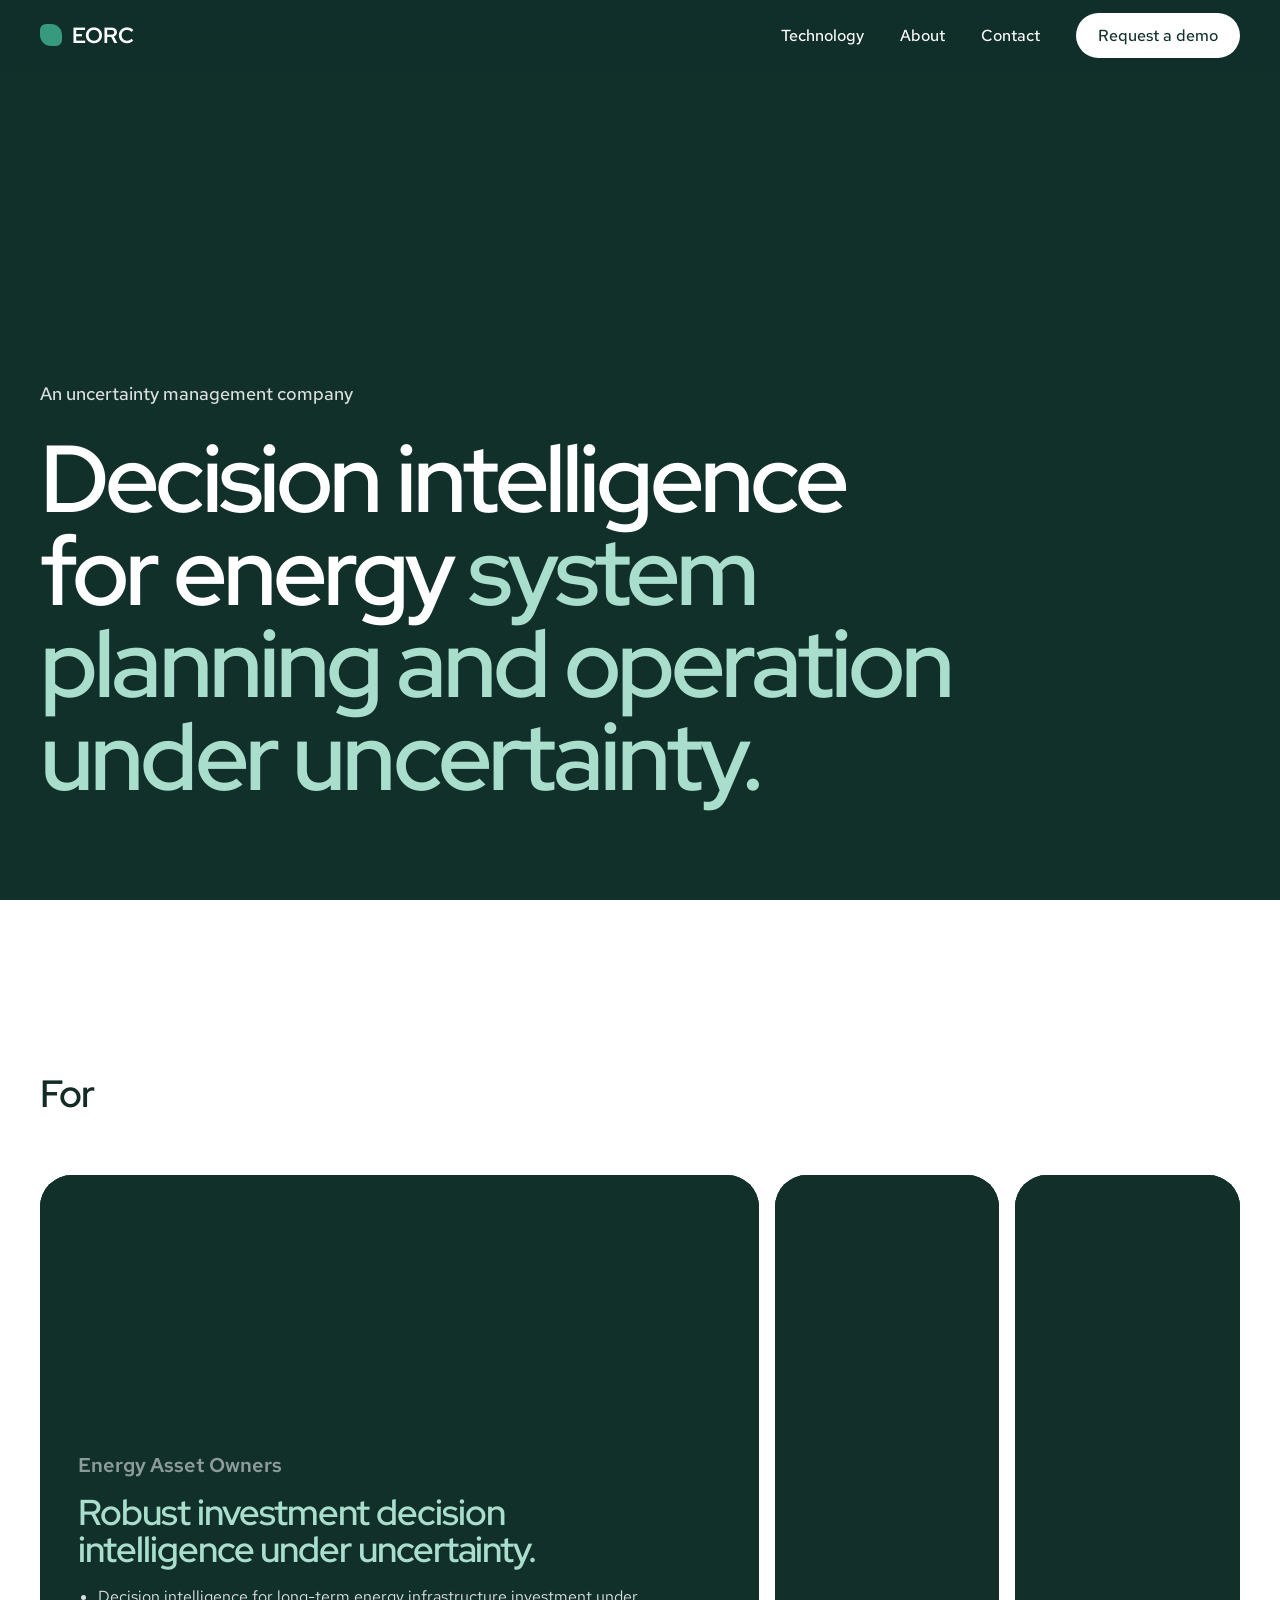
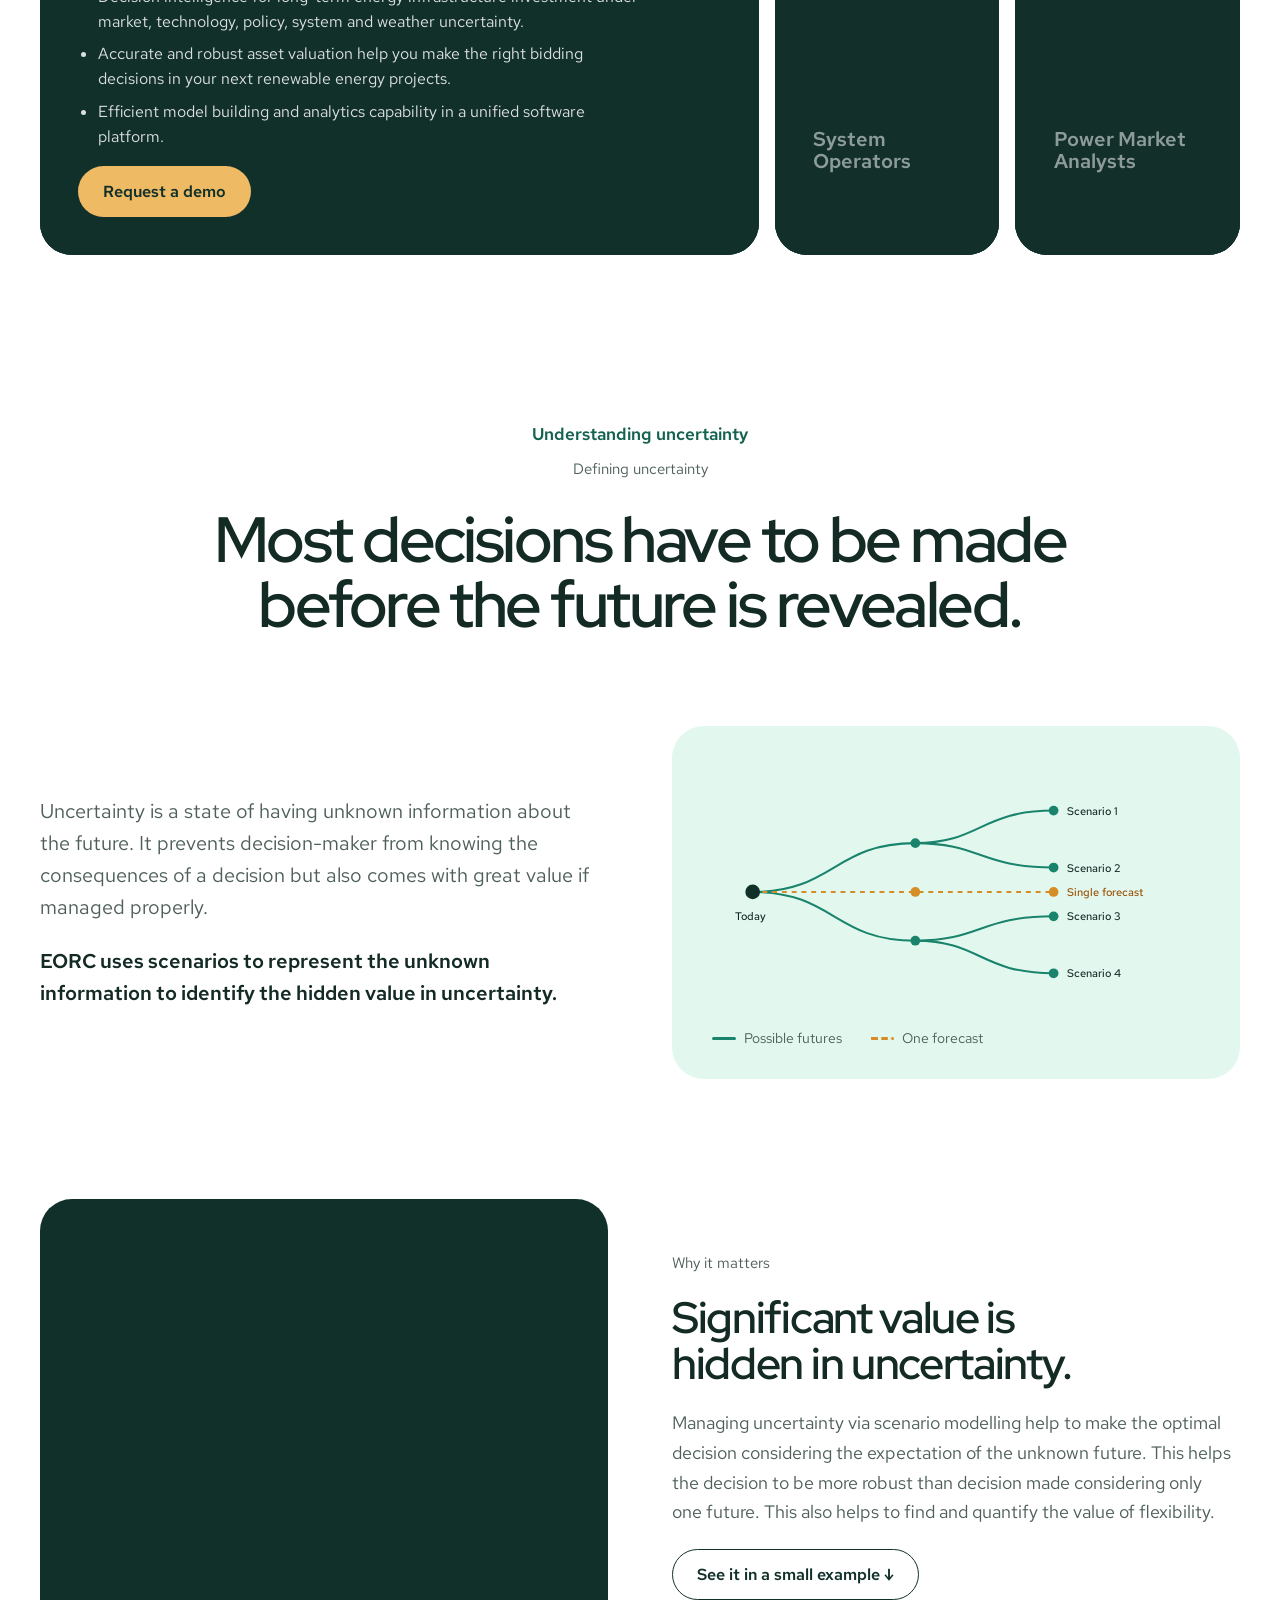
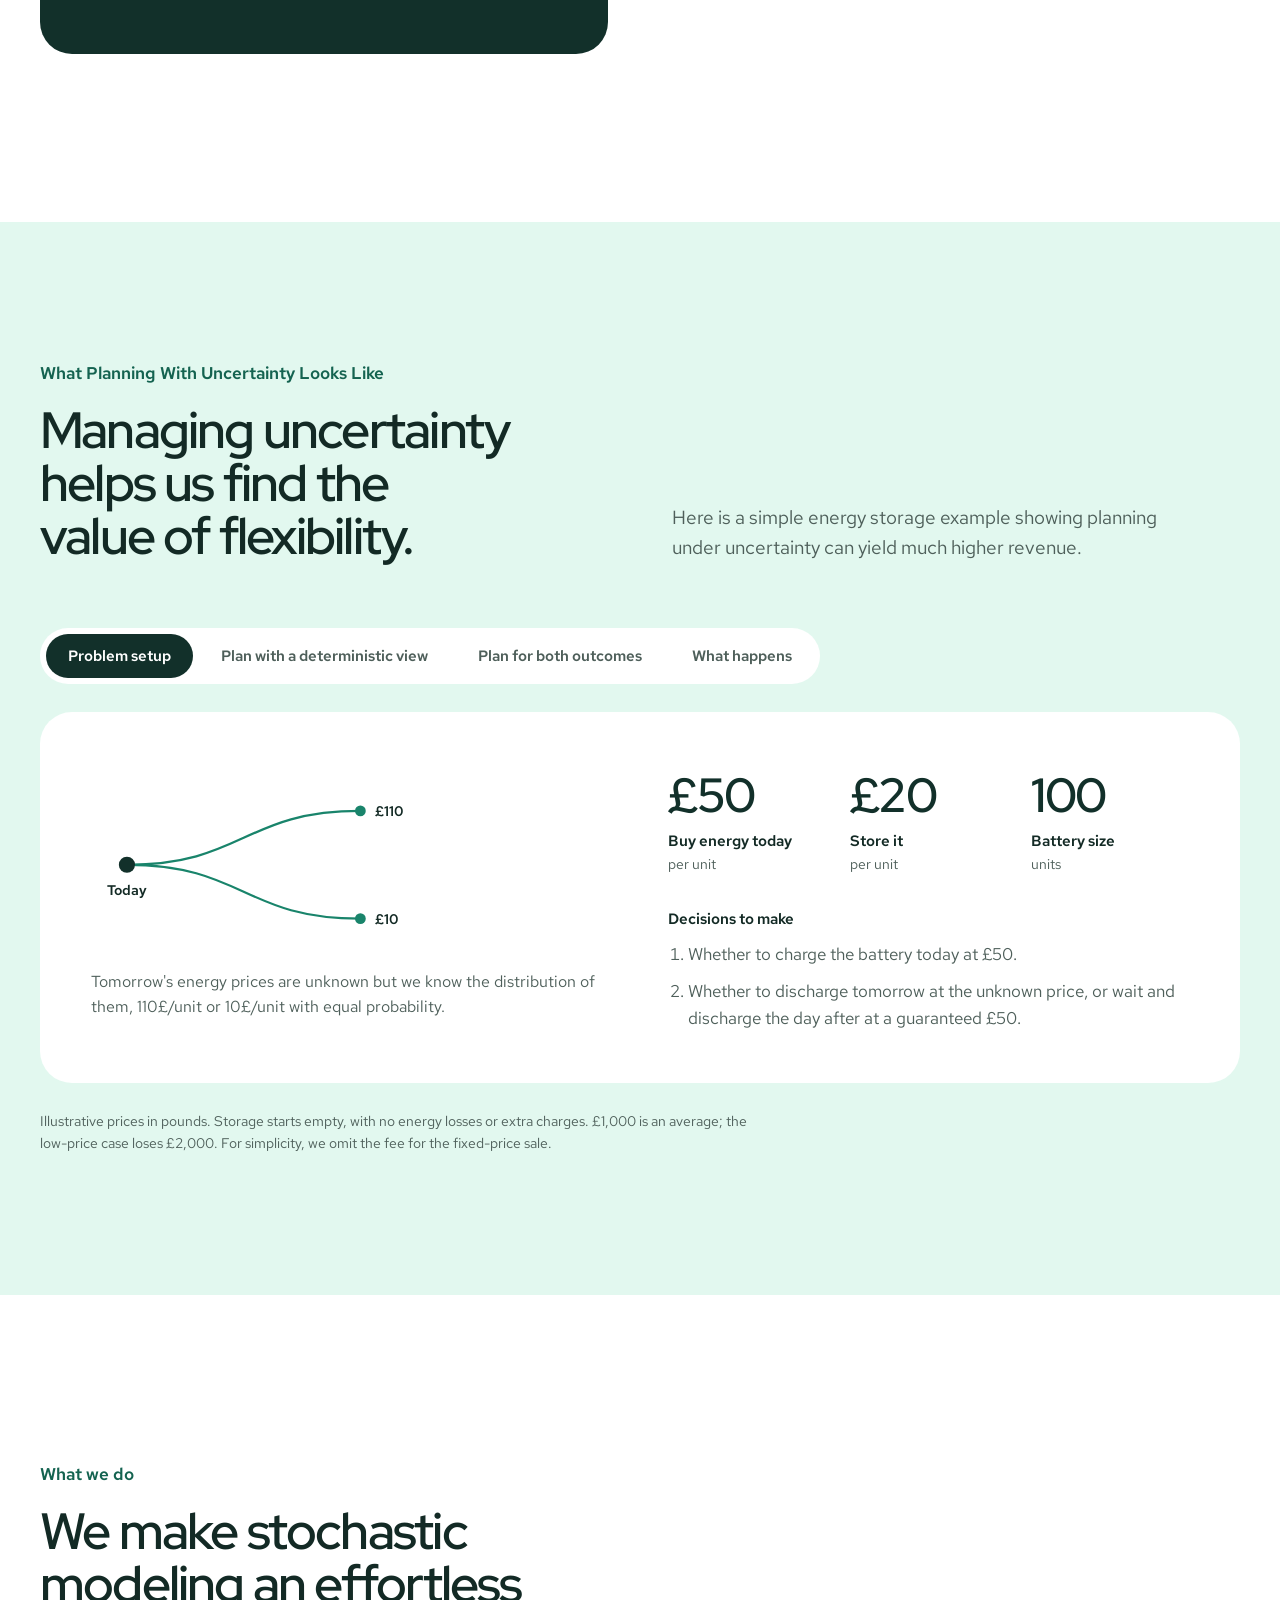
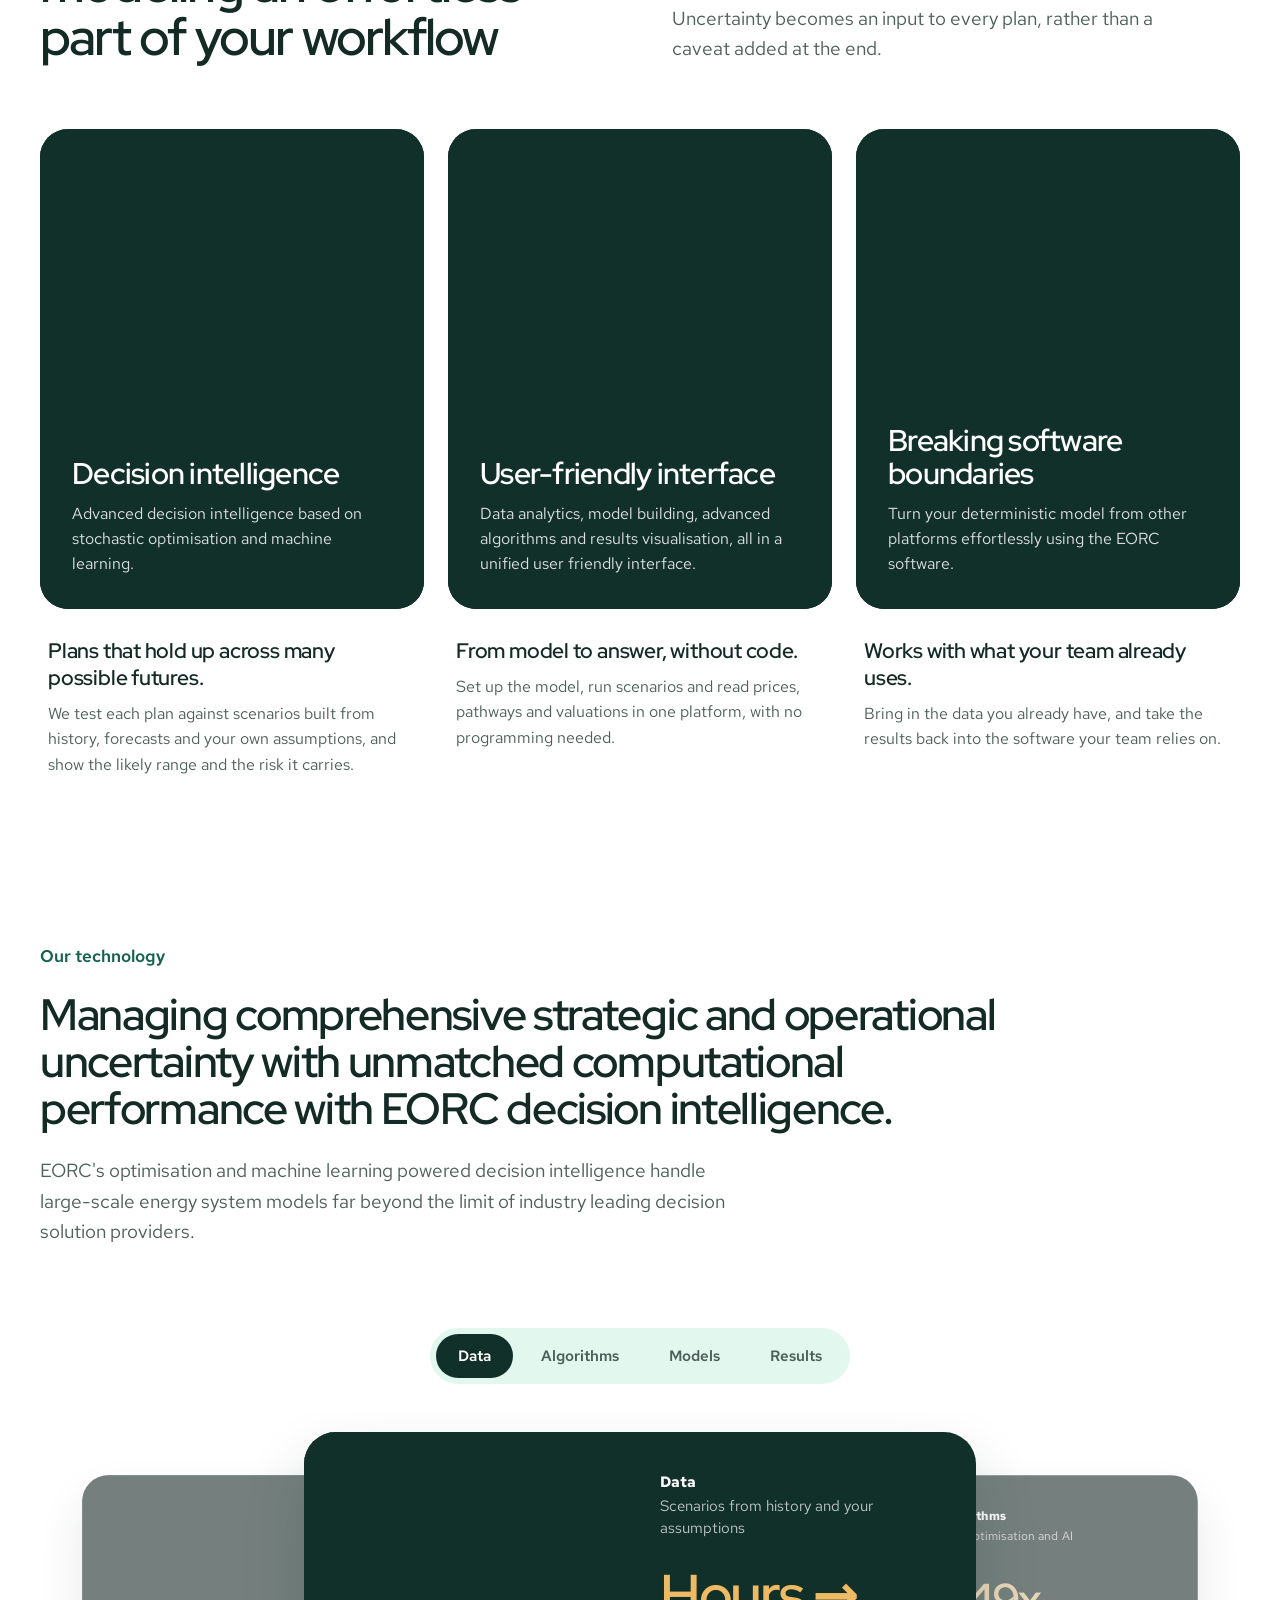
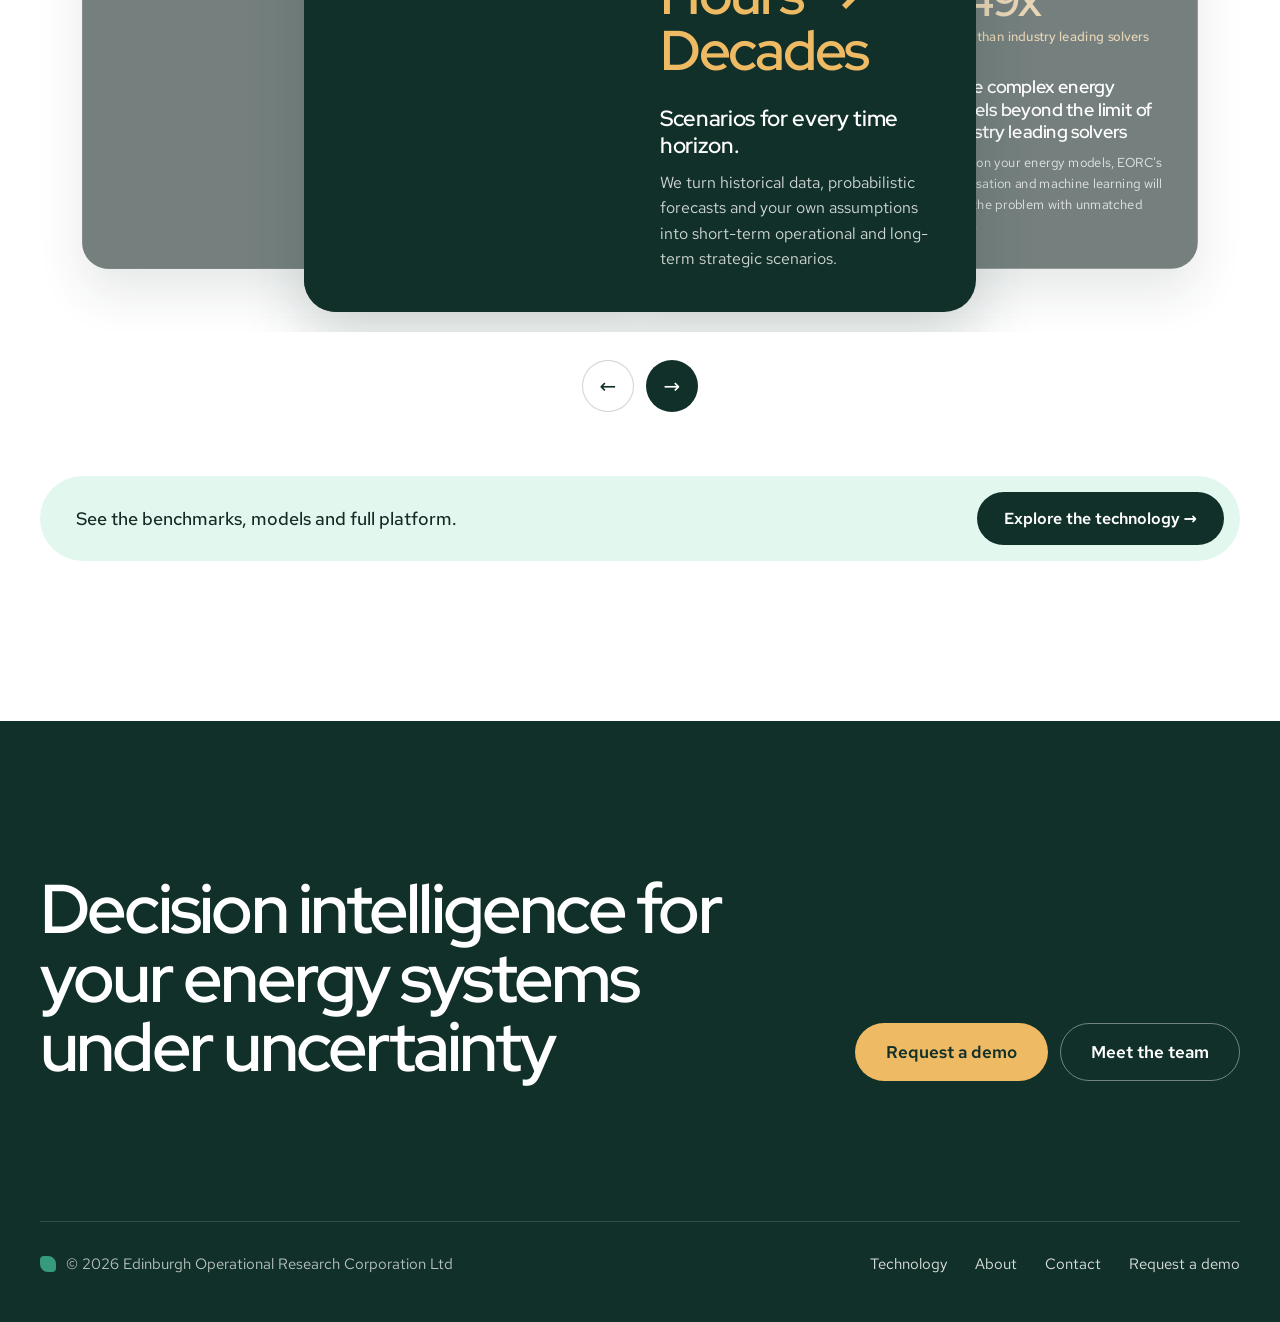
==== commit 432ae8de: "New style" ====
--- a/index.html
+++ b/index.html
@@ -11,38 +11,13 @@
   <link rel="preconnect" href="https://fonts.googleapis.com">
   <link rel="preconnect" href="https://fonts.gstatic.com" crossorigin>
   <link
-    href="https://fonts.googleapis.com/css2?family=Instrument+Sans:wght@400;500;600;700&family=IBM+Plex+Mono:wght@400;500&display=swap"
+    href="https://fonts.googleapis.com/css2?family=Red+Hat+Display:wght@400;500;600;700&family=Red+Hat+Text:wght@400;500;600;700&family=Red+Hat+Mono:wght@400;500&display=swap"
     rel="stylesheet">
   <link rel="stylesheet" href="css/styles.css">
+  <link rel="stylesheet" href="css/v5.css">
 </head>
 
-<body>
-  <!-- Symbols shared by every line-art background (.hero-art, .bg-art) -->
-  <svg width="0" height="0" style="position:absolute" aria-hidden="true">
-    <defs>
-      <g id="eo-turbine">
-        <path vector-effect="non-scaling-stroke"
-          d="M-3 0 L-1.2 -160 M3 0 L1.2 -160 M-6 -160 L11 -160 L11 -168 L-6 -168 Z"></path>
-        <circle vector-effect="non-scaling-stroke" cx="0" cy="-164" r="3"></circle>
-        <path vector-effect="non-scaling-stroke" d="M0 -167 L-3 -200 L0 -236 L3 -200 Z"></path>
-        <path vector-effect="non-scaling-stroke" d="M0 -167 L-3 -200 L0 -236 L3 -200 Z" transform="rotate(120 0 -164)">
-        </path>
-        <path vector-effect="non-scaling-stroke" d="M0 -167 L-3 -200 L0 -236 L3 -200 Z" transform="rotate(240 0 -164)">
-        </path>
-      </g>
-      <g id="eo-pylon">
-        <path vector-effect="non-scaling-stroke"
-          d="M-24 0 L-5 -150 M24 0 L5 -150 M-5 -150 L5 -150 M-42 -122 L42 -122 M-32 -96 L32 -96 M-21 -28 L17 -58 M21 -28 L-17 -58 M-17 -58 L12 -90 M17 -58 L-12 -90 M-5 -140 L-42 -122 M5 -140 L42 -122 M-8 -112 L-32 -96 M8 -112 L32 -96 M-42 -122 L-42 -112 M42 -122 L42 -112 M-32 -96 L-32 -86 M32 -96 L32 -86">
-        </path>
-      </g>
-      <g id="eo-plant">
-        <path vector-effect="non-scaling-stroke"
-          d="M-44 0 C-26 -50 -24 -80 -30 -130 L30 -130 C24 -80 26 -50 44 0 M56 0 C74 -50 76 -80 70 -130 L130 -130 C124 -80 126 -50 144 0 M160 0 L160 -60 L260 -60 L260 0 M180 -60 L180 -80 L240 -80 L240 -60 M214 -80 L218 -200 L228 -200 L232 -80">
-        </path>
-      </g>
-    </defs>
-  </svg>
-
+<body class="v5">
   <header class="site-header">
     <nav class="nav">
       <a href="index.html" class="brand">
@@ -64,43 +39,36 @@
 
   <main>
     <!-- Hero -->
-    <section class="section-dark on-dark hero-home">
-      <!-- Line art behind the title: pylons, plant and turbine on one horizon -->
-      <svg class="hero-art" viewBox="0 0 740 520" aria-hidden="true">
-        <path vector-effect="non-scaling-stroke" d="M0 500 L740 500"></path>
-        <use href="#eo-pylon" transform="translate(90 500) scale(1.3)"></use>
-        <use href="#eo-pylon" transform="translate(260 500)"></use>
-        <use href="#eo-pylon" transform="translate(380 500) scale(0.75)"></use>
-        <path vector-effect="non-scaling-stroke"
-          d="M0 330 Q20 338 35.4 341 M144.6 341 Q180 370 218 378 M302 378 Q325 400 348.5 408.5 M0 364 Q24 372 48.4 375 M131.6 375 Q180 398 228 404 M292 404 Q320 420 356 428">
-        </path>
-        <use href="#eo-plant" transform="translate(450 500) scale(0.55)"></use>
-        <use href="#eo-turbine" transform="translate(650 500) scale(1.2)"></use>
-      </svg>
-
-      <div class="hero-home-inner">
-        <div class="hero-home-copy">
-          <div data-rv class="eyebrow">An uncertainty management company</div>
-          <h1 data-rv data-rvd="90">Decision intelligence for energy <span class="muted-line">system planning and
-              operation under uncertainty.</span></h1>
-        </div>
-
-        <!-- Role tabs. Every panel ships visible so the copy reads without JavaScript; js/main.js hides all but the selected one. -->
-        <div data-rv data-rvd="200" class="role-tabs">
-          <div class="role-label" id="role-label">For</div>
-          <div class="role-tablist" role="tablist" aria-labelledby="role-label">
-            <button type="button" role="tab" id="role-tab-1" aria-controls="role-panel-1" aria-selected="true"><span
-                class="role-num">01</span><span class="role-name">Energy Asset Owners</span></button>
-            <button type="button" role="tab" id="role-tab-2" aria-controls="role-panel-2" aria-selected="false"><span
-                class="role-num">02</span><span class="role-name">System Operators</span></button>
-            <button type="button" role="tab" id="role-tab-3" aria-controls="role-panel-3" aria-selected="false"><span
-                class="role-num">03</span><span class="role-name">Power Market Analysts</span></button>
-          </div>
-          <div class="role-panels">
-            <div class="role-panel" data-role="asset-owner" role="tabpanel" id="role-panel-1"
-              aria-labelledby="role-tab-1">
-              <h2>Robust investment decision intelligence under uncertainty.</h2>
-              <div>
+    <section class="v5-hero">
+      <!-- TODO photo: hero (full-bleed, wind / grid at dusk). Replace this block with an <img> or background-image. -->
+      <div class="v5-photo" aria-hidden="true"></div>
+      <div class="v5-hero-shade" aria-hidden="true"></div>
+      <div class="v5-hero-inner">
+        <div class="v5-hero-eyebrow">An uncertainty management company</div>
+        <h1>Decision intelligence for energy <span>system planning and operation under uncertainty.</span></h1>
+      </div>
+    </section>
+
+    <!-- For: one expandable panel per audience. Every panel ships open so the copy reads without JavaScript; js/main.js collapses all but the selected one. -->
+    <section class="v5-section v5-for">
+      <div class="v5-wrap">
+        <h2 class="v5-for-title" id="for-title">For</h2>
+        <div class="v5-roles" data-role-panels aria-labelledby="for-title">
+          <article class="v5-role" data-role="asset-owner">
+            <!-- TODO photo: asset owner (energy asset) -->
+            <div class="v5-role-photo"><div class="v5-photo" aria-hidden="true"></div></div>
+            <div class="v5-role-shade" aria-hidden="true"></div>
+            <div class="v5-role-content">
+              <div class="v5-role-head">
+                <h3 class="v5-role-name">
+                  <button type="button" class="v5-role-toggle" aria-expanded="true" aria-controls="role-body-1">
+                    <span class="role-name">Energy Asset Owners</span>
+                    <span class="v5-role-hint" aria-hidden="true">Click to explore <span>→</span></span>
+                  </button>
+                </h3>
+              </div>
+              <div class="v5-role-body" id="role-body-1">
+                <h4>Robust investment decision intelligence under uncertainty.</h4>
                 <ul>
                   <li>Decision intelligence for long-term energy infrastructure investment under market, technology,
                     policy, system and weather uncertainty.</li>
@@ -108,491 +76,500 @@
                     renewable energy projects.</li>
                   <li>Efficient model building and analytics capability in a unified software platform.</li>
                 </ul>
-                <a href="contact.html?role=asset-owner" class="btn btn-primary">Request a demo</a>
-              </div>
-            </div>
-            <div class="role-panel" data-role="system-operator" role="tabpanel" id="role-panel-2"
-              aria-labelledby="role-tab-2">
-              <h2>Reliable and resilient system operation under uncertainty.</h2>
-              <div>
+                <a href="contact.html?role=asset-owner" class="v5-btn v5-btn--accent">Request a demo</a>
+              </div>
+            </div>
+          </article>
+
+          <article class="v5-role" data-role="system-operator">
+            <!-- TODO photo: system operator (control room) -->
+            <div class="v5-role-photo"><div class="v5-photo" aria-hidden="true"></div></div>
+            <div class="v5-role-shade" aria-hidden="true"></div>
+            <div class="v5-role-content">
+              <div class="v5-role-head">
+                <h3 class="v5-role-name">
+                  <button type="button" class="v5-role-toggle" aria-expanded="true" aria-controls="role-body-2">
+                    <span class="role-name">System Operators</span>
+                    <span class="v5-role-hint" aria-hidden="true">Click to explore <span>→</span></span>
+                  </button>
+                </h3>
+              </div>
+              <div class="v5-role-body" id="role-body-2">
+                <h4>Reliable and resilient system operation under uncertainty.</h4>
                 <ul>
                   <li>Fast decision intelligence for a secure system operation with unmatched speed.</li>
                   <li>Examine system expansion proposals under uncertainty.</li>
                   <li>Diagnose and visualise system bottleneck effortlessly for your next assessment report.</li>
                 </ul>
-                <a href="contact.html?role=system-operator" class="btn btn-primary">Request a demo</a>
-              </div>
-            </div>
-            <div class="role-panel" data-role="market-analyst" role="tabpanel" id="role-panel-3"
-              aria-labelledby="role-tab-3">
-              <h2>Unlock long-term European power prices.</h2>
-              <div>
+                <a href="contact.html?role=system-operator" class="v5-btn v5-btn--accent">Request a demo</a>
+              </div>
+            </div>
+          </article>
+
+          <article class="v5-role" data-role="market-analyst">
+            <!-- TODO photo: power market analyst -->
+            <div class="v5-role-photo"><div class="v5-photo" aria-hidden="true"></div></div>
+            <div class="v5-role-shade" aria-hidden="true"></div>
+            <div class="v5-role-content">
+              <div class="v5-role-head">
+                <h3 class="v5-role-name">
+                  <button type="button" class="v5-role-toggle" aria-expanded="true" aria-controls="role-body-3">
+                    <span class="role-name">Power Market Analysts</span>
+                    <span class="v5-role-hint" aria-hidden="true">Click to explore <span>→</span></span>
+                  </button>
+                </h3>
+              </div>
+              <div class="v5-role-body" id="role-body-3">
+                <h4>Unlock long-term European power prices.</h4>
                 <ul>
                   <li>Unique model library unlocks European long-term power prices decades ahead.</li>
                   <li>Robust day ahead power price forecast under market, policy, system and weather uncertainty.</li>
                   <li>Fast decision analytics with a user friendly interface to help you deliver your next power market
                     analysis effortlessly.</li>
                 </ul>
-                <a href="contact.html?role=market-analyst" class="btn btn-primary">Request a demo</a>
-              </div>
-            </div>
-          </div>
+                <a href="contact.html?role=market-analyst" class="v5-btn v5-btn--accent">Request a demo</a>
+              </div>
+            </div>
+          </article>
         </div>
       </div>
     </section>
 
     <!-- Understanding uncertainty: what it is, why it matters, with a scenario tree -->
-    <section class="section-dark on-dark why">
-      <svg class="bg-art bg-art--1" viewBox="0 0 740 520" aria-hidden="true">
-        <path vector-effect="non-scaling-stroke" d="M0 500 L740 500"></path>
-        <use href="#eo-plant" transform="translate(60 500) scale(0.7)"></use>
-        <use href="#eo-turbine" transform="translate(470 500) scale(1.1)"></use>
-        <use href="#eo-turbine" transform="translate(620 500) scale(0.8)"></use>
-      </svg>
-      <div class="why-inner">
-        <div data-rv class="eyebrow">Understanding uncertainty</div>
-        <div class="why-grid">
-          <div class="why-text">
-            <div data-rv data-rvd="80" class="why-block">
-              <div class="role-label">Defining uncertainty</div>
-              <h2>Most decisions have to be made before the future is revealed.</h2>
-              <p>Uncertainty is a state of having unknown information about the future. It prevents decision-maker from
-                knowing the consequences of a decision but also comes with great value if managed properly.</p>
-              <p class="why-bridge">EORC uses scenarios to represent the unknown information to identify the hidden
-                value in uncertainty.</p>
-            </div>
-            <div data-rv data-rvd="140" class="why-block">
-              <div class="role-label">Why it matters</div>
-              <h3>Significant value is hidden in uncertainty.</h3>
-              <p>Managing uncertainty via scenario modelling help to make the optimal decision considering the
-                expectation of the unknown future. This helps the decision to be more robust than decision made
-                considering only one future. This also helps to find and quantify the value of flexibility.</p>
-              <a class="why-next" href="#example">See it in a small example <span aria-hidden="true">↓</span></a>
-            </div>
-          </div>
-
-          <!-- Scenario tree: one decision today, many possible futures -->
-          <figure data-rv data-rvd="100" class="tree">
-            <svg viewBox="0 0 600 290" role="img"
-              aria-label="Scenario tree: from today, the future branches into four scenarios, while a single forecast follows one straight line.">
-              <g class="tree-edges">
-                <path d="M50 145 C150 145 150 85 250 85"></path>
-                <path d="M50 145 C150 145 150 205 250 205"></path>
-                <path d="M250 85 C330 85 330 45 420 45"></path>
-                <path d="M250 85 C330 85 330 115 420 115"></path>
-                <path d="M250 205 C330 205 330 175 420 175"></path>
-                <path d="M250 205 C330 205 330 245 420 245"></path>
-              </g>
-              <path class="tree-forecast" d="M50 145 H420"></path>
-              <g class="tree-nodes">
-                <circle cx="250" cy="85" r="5"></circle>
-                <circle cx="250" cy="205" r="5"></circle>
-                <circle cx="420" cy="45" r="5"></circle>
-                <circle cx="420" cy="115" r="5"></circle>
-                <circle cx="420" cy="175" r="5"></circle>
-                <circle cx="420" cy="245" r="5"></circle>
-              </g>
-              <circle class="tree-today" cx="50" cy="145" r="8"></circle>
-              <circle class="tree-forecast-end" cx="250" cy="145" r="5"></circle>
-              <circle class="tree-forecast-end" cx="420" cy="145" r="5"></circle>
-              <g class="tree-labels">
-                <text x="50" y="176" text-anchor="middle">Today</text>
-                <text x="436" y="49">Scenario 1</text>
-                <text x="436" y="119">Scenario 2</text>
-                <text x="436" y="179">Scenario 3</text>
-                <text x="436" y="249">Scenario 4</text>
-                <text class="tree-forecast-label" x="436" y="149">Single forecast</text>
-              </g>
-            </svg>
-            <figcaption class="tree-key">
-              <span><i class="key-line key-line--scenario"></i>Possible futures</span>
-              <span><i class="key-line key-line--forecast"></i>One forecast</span>
-            </figcaption>
-          </figure>
+    <section class="v5-section v5-why">
+      <div class="v5-center">
+        <div data-rv class="v5-eyebrow">Understanding uncertainty</div>
+        <div data-rv data-rvd="60" class="v5-kicker">Defining uncertainty</div>
+        <h2 data-rv data-rvd="120" class="v5-display">Most decisions have to be made before the future is revealed.</h2>
+      </div>
+
+      <div class="v5-wrap v5-split">
+        <div data-rv class="v5-copy">
+          <p class="v5-lead">Uncertainty is a state of having unknown information about the future. It prevents
+            decision-maker from knowing the consequences of a decision but also comes with great value if managed
+            properly.</p>
+          <p class="v5-lead v5-lead--strong">EORC uses scenarios to represent the unknown information to identify the
+            hidden value in uncertainty.</p>
+        </div>
+
+        <!-- Scenario tree: one decision today, many possible futures -->
+        <figure data-rv data-rvd="100" class="v5-tree-card">
+          <svg viewBox="0 0 600 290" role="img"
+            aria-label="Scenario tree: from today, the future branches into four scenarios, while a single forecast follows one straight line.">
+            <g class="v5-edges">
+              <path d="M50 145 C150 145 150 85 250 85"></path>
+              <path d="M50 145 C150 145 150 205 250 205"></path>
+              <path d="M250 85 C330 85 330 45 420 45"></path>
+              <path d="M250 85 C330 85 330 115 420 115"></path>
+              <path d="M250 205 C330 205 330 175 420 175"></path>
+              <path d="M250 205 C330 205 330 245 420 245"></path>
+            </g>
+            <path class="v5-forecast" d="M50 145 H420"></path>
+            <g class="v5-nodes">
+              <circle cx="250" cy="85" r="6"></circle>
+              <circle cx="250" cy="205" r="6"></circle>
+              <circle cx="420" cy="45" r="6"></circle>
+              <circle cx="420" cy="115" r="6"></circle>
+              <circle cx="420" cy="175" r="6"></circle>
+              <circle cx="420" cy="245" r="6"></circle>
+            </g>
+            <circle class="v5-today" cx="50" cy="145" r="9"></circle>
+            <circle class="v5-forecast-end" cx="250" cy="145" r="6"></circle>
+            <circle class="v5-forecast-end" cx="420" cy="145" r="6"></circle>
+            <g class="v5-labels">
+              <text x="28" y="180">Today</text>
+              <text x="436" y="50">Scenario 1</text>
+              <text x="436" y="120">Scenario 2</text>
+              <text x="436" y="180">Scenario 3</text>
+              <text x="436" y="250">Scenario 4</text>
+              <text class="v5-forecast-label" x="436" y="150">Single forecast</text>
+            </g>
+          </svg>
+          <figcaption class="v5-key">
+            <span><i class="v5-key-line"></i>Possible futures</span>
+            <span><i class="v5-key-line v5-key-line--forecast"></i>One forecast</span>
+          </figcaption>
+        </figure>
+      </div>
+
+      <div class="v5-wrap v5-split v5-split--media">
+        <!-- TODO photo: why it matters (wind / grid at scale), 5:4 -->
+        <div data-rv class="v5-media"><div class="v5-photo" aria-hidden="true"></div></div>
+        <div data-rv data-rvd="80" class="v5-copy">
+          <div class="v5-kicker">Why it matters</div>
+          <h3 class="v5-h3">Significant value is hidden in uncertainty.</h3>
+          <p class="v5-body">Managing uncertainty via scenario modelling help to make the optimal decision considering
+            the expectation of the unknown future. This helps the decision to be more robust than decision made
+            considering only one future. This also helps to find and quantify the value of flexibility.</p>
+          <a class="v5-btn v5-btn--outline" href="#example">See it in a small example <span
+              aria-hidden="true">↓</span></a>
         </div>
       </div>
     </section>
 
     <!-- Why it's important: one battery, planned two ways (illustrative figures) -->
-    <section class="section-light example" id="example">
-      <svg class="bg-art bg-art--2" viewBox="0 0 740 520" aria-hidden="true">
-        <path vector-effect="non-scaling-stroke" d="M0 500 L740 500"></path>
-        <use href="#eo-pylon" transform="translate(120 500) scale(1)"></use>
-        <use href="#eo-pylon" transform="translate(300 500) scale(1)"></use>
-        <use href="#eo-pylon" transform="translate(480 500) scale(0.8)"></use>
-        <path vector-effect="non-scaling-stroke"
-          d="M162 378 Q210 402 258 378 M152 404 Q210 428 268 404 M342 378 Q394.2 414.2 446.4 402.4 M332 404 Q393.2 437.6 454.4 423.2">
-        </path>
-        <use href="#eo-turbine" transform="translate(640 500) scale(1)"></use>
-      </svg>
-      <div style="max-width:1180px; margin:0 auto;">
-        <div data-rv class="eyebrow">What Planning With Uncertainty Looks Like</div>
-        <div class="ex-head">
+    <section class="v5-example" id="example">
+      <div class="v5-wrap">
+        <div class="v5-head">
           <div>
-            <h2 data-rv data-rvd="80" class="section-title">Managing uncertainty helps us find the value of flexibility.
-            </h2>
-            <p data-rv data-rvd="140" class="ex-note">Here is a simple energy storage example showing planning under
-              uncertainty can yield much higher revenue.</p>
-          </div>
-          <!-- Problem statement: add the estimated cost of poor decisions here once agreed, then remove [hidden]. It is the stakes, so it may also belong in the "Why it matters" block above. -->
-          <div class="ex-problem" hidden></div>
-        </div>
-
-        <div data-rv class="ex-slides" data-slides>
-          <div class="ex-tablist" role="tablist" aria-label="Example steps">
-            <button type="button" role="tab" id="ex-tab-1" aria-controls="ex-slide-1" aria-selected="true"><span
-                class="ex-num">01</span>Problem setup</button>
-            <button type="button" role="tab" id="ex-tab-2" aria-controls="ex-slide-2" aria-selected="false"><span
-                class="ex-num">02</span>Plan with a deterministic view</button>
-            <button type="button" role="tab" id="ex-tab-3" aria-controls="ex-slide-3" aria-selected="false"><span
-                class="ex-num">03</span>Plan for both outcomes</button>
-            <button type="button" role="tab" id="ex-tab-4" aria-controls="ex-slide-4" aria-selected="false"><span
-                class="ex-num">04</span>What happens</button>
-          </div>
-
-          <div class="ex-slide" role="tabpanel" id="ex-slide-1" aria-labelledby="ex-tab-1">
-            <div class="ex-split">
-              <figure class="ex-tree">
-                <svg viewBox="0 0 580 200" role="img"
-                  aria-label="Tomorrow's price is either £110 or £10, equally likely.">
-                  <g class="tree-edges">
-                    <path d="M40 100 C170 100 170 40 300 40"></path>
-                    <path d="M40 100 C170 100 170 160 300 160"></path>
-                  </g>
-                  <g class="tree-nodes">
-                    <circle cx="300" cy="40" r="5"></circle>
-                    <circle cx="300" cy="160" r="5"></circle>
-                  </g>
-                  <circle class="tree-today" cx="40" cy="100" r="8"></circle>
-                  <g class="tree-labels">
-                    <text x="40" y="132" text-anchor="middle">Today</text>
-                    <text x="316" y="45">£110</text>
-                    <text x="316" y="165">£10</text>
-                  </g>
-                </svg>
-                <figcaption>Tomorrow's energy prices are unknown but we know the distribution of them, 110£/unit or
-                  10£/unit with equal probability.</figcaption>
-              </figure>
-              <div>
-                <div class="ex-inputs">
-                  <div class="ex-stat">
-                    <div class="ex-stat-label">Buy energy today</div>
-                    <div class="ex-stat-value">£50</div>
-                    <div class="ex-stat-unit">per unit</div>
+            <div data-rv class="v5-eyebrow">What Planning With Uncertainty Looks Like</div>
+            <h2 data-rv data-rvd="80" class="v5-title">Managing uncertainty helps us find the value of flexibility.</h2>
+          </div>
+          <p data-rv data-rvd="140" class="v5-head-note">Here is a simple energy storage example showing planning under
+            uncertainty can yield much higher revenue.</p>
+        </div>
+
+        <div data-rv class="v5-ex" data-slides>
+          <div class="v5-pills" role="tablist" aria-label="Example steps">
+            <button type="button" role="tab" id="ex-tab-1" aria-controls="ex-slide-1" aria-selected="true">Problem
+              setup</button>
+            <button type="button" role="tab" id="ex-tab-2" aria-controls="ex-slide-2" aria-selected="false">Plan with a
+              deterministic view</button>
+            <button type="button" role="tab" id="ex-tab-3" aria-controls="ex-slide-3" aria-selected="false">Plan for
+              both outcomes</button>
+            <button type="button" role="tab" id="ex-tab-4" aria-controls="ex-slide-4" aria-selected="false">What
+              happens</button>
+          </div>
+
+          <div class="v5-ex-card">
+            <div class="v5-ex-slide" role="tabpanel" id="ex-slide-1" aria-labelledby="ex-tab-1">
+              <div class="v5-ex-split">
+                <figure class="v5-ex-fig">
+                  <svg viewBox="0 0 580 200" role="img"
+                    aria-label="Tomorrow's price is either £110 or £10, equally likely.">
+                    <g class="v5-edges">
+                      <path d="M40 100 C170 100 170 40 300 40"></path>
+                      <path d="M40 100 C170 100 170 160 300 160"></path>
+                    </g>
+                    <g class="v5-nodes">
+                      <circle cx="300" cy="40" r="6"></circle>
+                      <circle cx="300" cy="160" r="6"></circle>
+                    </g>
+                    <circle class="v5-today" cx="40" cy="100" r="9"></circle>
+                    <g class="v5-labels v5-labels--strong">
+                      <text x="18" y="134">Today</text>
+                      <text x="316" y="46">£110</text>
+                      <text x="316" y="166">£10</text>
+                    </g>
+                  </svg>
+                  <figcaption>Tomorrow's energy prices are unknown but we know the distribution of them, 110£/unit or
+                    10£/unit with equal probability.</figcaption>
+                </figure>
+                <div class="v5-ex-info">
+                  <div class="v5-stats">
+                    <div>
+                      <div class="v5-stat-value">£50</div>
+                      <div class="v5-stat-label">Buy energy today</div>
+                      <div class="v5-stat-unit">per unit</div>
+                    </div>
+                    <div>
+                      <div class="v5-stat-value">£20</div>
+                      <div class="v5-stat-label">Store it</div>
+                      <div class="v5-stat-unit">per unit</div>
+                    </div>
+                    <div>
+                      <div class="v5-stat-value">100</div>
+                      <div class="v5-stat-label">Battery size</div>
+                      <div class="v5-stat-unit">units</div>
+                    </div>
                   </div>
-                  <div class="ex-stat">
-                    <div class="ex-stat-label">Store it</div>
-                    <div class="ex-stat-value">£20</div>
-                    <div class="ex-stat-unit">per unit</div>
+                  <div>
+                    <div class="v5-stat-label v5-stat-label--spaced">Decisions to make</div>
+                    <ol class="v5-decisions">
+                      <li>Whether to charge the battery today at £50.</li>
+                      <li>Whether to discharge tomorrow at the unknown price, or wait and discharge the day after at a
+                        guaranteed £50.</li>
+                    </ol>
                   </div>
-                  <div class="ex-stat">
-                    <div class="ex-stat-label">Battery size</div>
-                    <div class="ex-stat-value">100</div>
-                    <div class="ex-stat-unit">units</div>
+                </div>
+              </div>
+            </div>
+
+            <div class="v5-ex-slide" role="tabpanel" id="ex-slide-2" aria-labelledby="ex-tab-2">
+              <div class="v5-ex-split">
+                <figure class="v5-ex-fig">
+                  <svg viewBox="0 0 580 200" role="img"
+                    aria-label="Planning on the average price of £60 squeezes the £110 and £10 outcomes into one number.">
+                    <g class="v5-edges v5-edges--dim">
+                      <path d="M40 100 C170 100 170 40 300 40"></path>
+                      <path d="M40 100 C170 100 170 160 300 160"></path>
+                    </g>
+                    <path class="v5-forecast" d="M40 100 H300"></path>
+                    <circle class="v5-forecast-end" cx="300" cy="100" r="6"></circle>
+                    <g class="v5-nodes v5-nodes--dim">
+                      <circle cx="300" cy="40" r="6"></circle>
+                      <circle cx="300" cy="160" r="6"></circle>
+                    </g>
+                    <circle class="v5-today" cx="40" cy="100" r="9"></circle>
+                    <g class="v5-labels v5-labels--strong">
+                      <text x="18" y="134">Today</text>
+                      <text x="316" y="46">£110</text>
+                      <text x="316" y="166">£10</text>
+                      <text class="v5-forecast-label" x="316" y="106">Average £60</text>
+                    </g>
+                  </svg>
+                  <figcaption>The average guess squeezes both outcomes into one number.</figcaption>
+                </figure>
+                <div class="v5-ex-info v5-ex-info--tight">
+                  <div class="v5-kind"><span class="v5-kind-mark">A</span>Plan with the expected price</div>
+                  <p class="v5-body">The average price is £60, only £10 more than the £50 you paid. Storing costs £20,
+                    so it looks like a loss.</p>
+                  <h3 class="v5-answer">Don't charge the battery today at all.</h3>
+                </div>
+              </div>
+            </div>
+
+            <div class="v5-ex-slide" role="tabpanel" id="ex-slide-3" aria-labelledby="ex-tab-3">
+              <div class="v5-ex-split">
+                <figure class="v5-ex-fig">
+                  <svg viewBox="0 0 580 200" role="img"
+                    aria-label="Planning for both outcomes: at £110 discharge tomorrow, at £10 keep the energy and discharge for £50.">
+                    <g class="v5-edges">
+                      <path d="M40 100 C170 100 170 40 300 40"></path>
+                      <path d="M40 100 C170 100 170 160 300 160"></path>
+                    </g>
+                    <g class="v5-nodes">
+                      <circle cx="300" cy="40" r="6"></circle>
+                      <circle cx="300" cy="160" r="6"></circle>
+                    </g>
+                    <circle class="v5-today" cx="40" cy="100" r="9"></circle>
+                    <g class="v5-labels v5-labels--small">
+                      <text x="18" y="134">Today</text>
+                      <text x="316" y="40">£110: discharge tomorrow</text>
+                      <text x="316" y="170">£10: keep, discharge for £50</text>
+                    </g>
+                  </svg>
+                  <figcaption>Planning for both outcomes means having an answer for each.</figcaption>
+                </figure>
+                <div class="v5-ex-info v5-ex-info--tight">
+                  <div class="v5-kind"><span class="v5-kind-mark v5-kind-mark--dark">B</span>Plan for both outcomes
                   </div>
-                </div>
-                <div class="ex-decisions">
-                  <div class="ex-stat-label">Decisions to make</div>
-                  <ol>
-                    <li>Whether to charge the battery today at £50.</li>
-                    <li>Whether to discharge tomorrow at the unknown price, or wait and discharge the day after at a
-                      guaranteed £50.</li>
-                  </ol>
-                </div>
-              </div>
-            </div>
-          </div>
-
-          <div class="ex-slide" role="tabpanel" id="ex-slide-2" aria-labelledby="ex-tab-2">
-            <div class="ex-split">
-              <figure class="ex-tree">
-                <svg viewBox="0 0 580 200" role="img"
-                  aria-label="Tomorrow's price is either £110 or £10, equally likely.">
-                  <g class="tree-edges is-dim">
-                    <path d="M40 100 C170 100 170 40 300 40"></path>
-                    <path d="M40 100 C170 100 170 160 300 160"></path>
-                  </g>
-                  <path class="tree-forecast" d="M40 100 H300"></path>
-                  <circle class="tree-forecast-end" cx="300" cy="100" r="5"></circle>
-                  <g class="tree-nodes">
-                    <circle cx="300" cy="40" r="5"></circle>
-                    <circle cx="300" cy="160" r="5"></circle>
-                  </g>
-                  <circle class="tree-today" cx="40" cy="100" r="8"></circle>
-                  <g class="tree-labels">
-                    <text x="40" y="132" text-anchor="middle">Today</text>
-                    <text x="316" y="45">£110</text>
-                    <text x="316" y="165">£10</text>
-                    <text class="tree-forecast-label" x="316" y="105">Average £60</text>
-                  </g>
-                </svg>
-                <figcaption>The average guess squeezes both outcomes into one number.</figcaption>
-              </figure>
-              <div class="ex-col">
-                <div class="ex-kind"><span class="ex-num">A</span><span>Plan with the expected price</span></div>
-                <p class="ex-steps">The average price is £60, only £10 more than the £50 you paid. Storing costs £20, so
-                  it looks like a loss.</p>
-                <div class="ex-body">
-                  <h3>Don't charge the battery today at all.</h3>
-                </div>
-              </div>
-            </div>
-          </div>
-
-          <div class="ex-slide" role="tabpanel" id="ex-slide-3" aria-labelledby="ex-tab-3">
-            <div class="ex-split">
-              <figure class="ex-tree">
-                <svg viewBox="0 0 580 200" role="img"
-                  aria-label="Tomorrow's price is either £110 or £10, equally likely.">
-                  <g class="tree-edges">
-                    <path d="M40 100 C170 100 170 40 300 40"></path>
-                    <path d="M40 100 C170 100 170 160 300 160"></path>
-                  </g>
-                  <g class="tree-nodes">
-                    <circle cx="300" cy="40" r="5"></circle>
-                    <circle cx="300" cy="160" r="5"></circle>
-                  </g>
-                  <circle class="tree-today" cx="40" cy="100" r="8"></circle>
-                  <g class="tree-labels">
-                    <text x="40" y="132" text-anchor="middle">Today</text>
-                    <text x="316" y="38" class="ex-lab">£110: discharge tomorrow</text>
-                    <text x="316" y="168" class="ex-lab">£10: keep, discharge for £50</text>
-                  </g>
-                </svg>
-                <figcaption>Planning for both outcomes means having an answer for each.</figcaption>
-              </figure>
-              <div class="ex-col is-eorc">
-                <div class="ex-kind"><span class="ex-num">B</span><span>Plan for both outcomes</span></div>
-                <p class="ex-steps">If the price is high, sell tomorrow and earn £60 a unit. If it is low, keep it and
-                  earn £0. On average that is £30 a unit, more than the £20 storage cost.</p>
-                <div class="ex-body">
-                  <h3>Buy 100 units</h3>
-                </div>
-              </div>
-            </div>
-          </div>
-
-          <div class="ex-slide" role="tabpanel" id="ex-slide-4" aria-labelledby="ex-tab-4">
-            <div class="ex-outcomes">
-              <div class="ex-outcome">
-                <div class="ex-stat-label">High price (50%)</div>
-                <div class="ex-profit ex-win">+£4,000</div>
-                <div class="ex-stat-unit">sell tomorrow at £110</div>
-              </div>
-              <div class="ex-outcome">
-                <div class="ex-stat-label">Low price (50%)</div>
-                <div class="ex-profit ex-loss">-£2,000</div>
-                <div class="ex-stat-unit">keep it, sell at £50</div>
-              </div>
-              <div class="ex-outcome is-avg">
-                <div class="ex-stat-label">On average</div>
-                <div class="ex-profit ex-win">+£1,000</div>
-                <div class="ex-stat-unit">not buying earns £0</div>
-              </div>
-            </div>
-            <p class="ex-calc">Each case already includes £5,000 to buy the energy and £2,000 to store it.</p>
-
-            <div data-rv class="ex-takeaway">
-              <div>
-                <div class="ex-big">£1,000</div>
-                <div class="ex-big-label">more on average by planning for both outcomes</div>
-              </div>
-              <div>
-                <p>The average misses the value of adapting.</p>
-                <p class="ex-term">Planning for many possible futures like this is called stochastic optimization.</p>
-              </div>
-            </div>
-          </div>
-        </div>
-
-        <p data-rv class="ex-flag">Illustrative prices in pounds. Storage starts empty, with no energy losses or extra
+                  <p class="v5-body">If the price is high, sell tomorrow and earn £60 a unit. If it is low, keep it and
+                    earn £0. On average that is £30 a unit, more than the £20 storage cost.</p>
+                  <h3 class="v5-answer v5-answer--eorc">Buy 100 units</h3>
+                </div>
+              </div>
+            </div>
+
+            <div class="v5-ex-slide" role="tabpanel" id="ex-slide-4" aria-labelledby="ex-tab-4">
+              <div class="v5-outcomes">
+                <div>
+                  <div class="v5-outcome-value v5-win">+£4,000</div>
+                  <div class="v5-stat-label">High price (50%)</div>
+                  <div class="v5-stat-unit">sell tomorrow at £110</div>
+                </div>
+                <div>
+                  <div class="v5-outcome-value v5-loss">-£2,000</div>
+                  <div class="v5-stat-label">Low price (50%)</div>
+                  <div class="v5-stat-unit">keep it, sell at £50</div>
+                </div>
+                <div>
+                  <div class="v5-outcome-value">+£1,000</div>
+                  <div class="v5-stat-label">On average</div>
+                  <div class="v5-stat-unit">not buying earns £0</div>
+                </div>
+              </div>
+              <p class="v5-calc">Each case already includes £5,000 to buy the energy and £2,000 to store it.</p>
+              <div class="v5-takeaway">
+                <div>
+                  <div class="v5-takeaway-big">£1,000</div>
+                  <div class="v5-takeaway-label">more on average by planning for both outcomes</div>
+                </div>
+                <div>
+                  <p class="v5-takeaway-lead">The average misses the value of adapting.</p>
+                  <p class="v5-takeaway-term">Planning for many possible futures like this is called stochastic
+                    optimization.</p>
+                </div>
+              </div>
+            </div>
+          </div>
+        </div>
+
+        <p data-rv class="v5-flag">Illustrative prices in pounds. Storage starts empty, with no energy losses or extra
           charges. £1,000 is an average; the low-price case loses £2,000. For simplicity, we omit the fee for the
           fixed-price sale.</p>
       </div>
     </section>
 
     <!-- What we do -->
-    <section class="section-dark on-dark wwd">
-      <svg class="bg-art bg-art--3" viewBox="0 0 740 520" aria-hidden="true">
-        <path vector-effect="non-scaling-stroke" d="M0 500 L740 500"></path>
-        <use href="#eo-turbine" transform="translate(250 500) scale(0.9)"></use>
-        <use href="#eo-turbine" transform="translate(430 500) scale(1.25)"></use>
-        <use href="#eo-turbine" transform="translate(620 500) scale(0.7)"></use>
-      </svg>
-      <div class="wwd-inner">
-        <div class="wwd-head">
+    <section class="v5-section v5-wwd">
+      <div class="v5-wrap">
+        <div class="v5-head">
           <div>
-            <div data-rv class="eyebrow">What we do</div>
-            <h2 data-rv data-rvd="80">We make stochastic modeling an effortless part of your workflow</h2>
-          </div>
-          <p data-rv data-rvd="140">Uncertainty becomes an input to every plan, rather than a caveat added at the end.
-          </p>
-        </div>
-        <!-- Every panel ships visible so the copy reads without JavaScript; js/main.js hides all but the selected one. -->
-        <div data-rv class="wwd-strip" role="tablist" aria-label="What we do">
-          <button type="button" role="tab" class="wwd-cell" id="wwd-tab-1" aria-controls="wwd-panel-1"
-            aria-selected="true">
-            <span class="wwd-mark"></span>
-            <span class="wwd-title">Decision intelligence</span>
-            <span class="wwd-text"><span class="lit">Advanced decision intelligence based on stochastic optimisation and
-                machine learning.</span></span>
-          </button>
-          <button type="button" role="tab" class="wwd-cell" id="wwd-tab-2" aria-controls="wwd-panel-2"
-            aria-selected="false">
-            <span class="wwd-mark"></span>
-            <span class="wwd-title">User-friendly interface</span>
-            <span class="wwd-text">Data analytics, model building, advanced algorithms and results visualisation, all in
-              a unified user friendly interface.</span>
-          </button>
-          <button type="button" role="tab" class="wwd-cell" id="wwd-tab-3" aria-controls="wwd-panel-3"
-            aria-selected="false">
-            <span class="wwd-mark"></span>
-            <span class="wwd-title">Breaking software boundaries</span>
-            <span class="wwd-text">Turn your deterministic model from other platforms effortlessly using the EORC
-              software.</span>
-          </button>
-        </div>
-        <div data-rv data-rvd="80" class="wwd-panels">
-          <div class="wwd-panel" role="tabpanel" id="wwd-panel-1" aria-labelledby="wwd-tab-1">
-            <h3>Plans that hold up across many possible futures.</h3>
-            <p>We test each plan against scenarios built from history, forecasts and your own assumptions, and show
-              the likely range and the risk it carries.</p>
-          </div>
-          <div class="wwd-panel" role="tabpanel" id="wwd-panel-2" aria-labelledby="wwd-tab-2">
-            <h3>From model to answer, without code.</h3>
-            <p>Set up the model, run scenarios and read prices, pathways and valuations in one platform, with no
-              programming needed.</p>
-          </div>
-          <div class="wwd-panel" role="tabpanel" id="wwd-panel-3" aria-labelledby="wwd-tab-3">
-            <h3>Works with what your team already uses.</h3>
-            <p>Bring in the data you already have, and take the results back into the software your team relies
-              on.</p>
-          </div>
-        </div>
-      </div>
-    </section>
-
-    <!-- Our technology -->
-    <section class="section-light">
-      <svg class="bg-art bg-art--4" viewBox="0 0 740 520" aria-hidden="true">
-        <path vector-effect="non-scaling-stroke" d="M0 500 L740 500"></path>
-        <use href="#eo-plant" transform="translate(330 500) scale(0.6)"></use>
-        <use href="#eo-pylon" transform="translate(110 500) scale(1.2)"></use>
-        <use href="#eo-pylon" transform="translate(600 500) scale(0.9)"></use>
-        <path vector-effect="non-scaling-stroke" d="M160.4 353.6 Q245.2 383.6 330 430"></path>
-      </svg>
-      <div style="max-width:1180px; margin:0 auto;">
-        <div data-rv class="eyebrow">Our technology</div>
-        <h2 data-rv data-rvd="80" class="section-title section-title--long">Managing comprehensive strategic and
-          operational uncertainty
-          with unmatched computational performance with EORC decision intelligence.</h2>
-        <p data-rv data-rvd="140"
-          style="font-size:17px; line-height:1.6; color:var(--ink-soft); max-width:860px; margin:20px 0 0;"> EORC's
-          optimisation and machine learning powered decision intelligence handle large-scale energy system models far
-          beyond the limit of industry leading decision solution providers. </p>
-        <div data-rv class="tech-tabs-wrap" data-tech>
-          <div class="tech-tabs" role="tablist" aria-label="Technology pipeline stages">
-            <button type="button" role="tab" class="tech-tab" id="tech-tab-0" aria-controls="tech-panel-0"
-              data-stage="data" style="grid-column:1;">
-              <span class="tech-num">01</span><span class="tech-name">Data</span>
-            </button>
-            <button type="button" role="tab" class="tech-tab" id="tech-tab-1" aria-controls="tech-panel-1"
-              data-stage="alg" style="grid-column:3;">
-              <span class="tech-num">02</span><span class="tech-name">Algorithms</span>
-            </button>
-            <button type="button" role="tab" class="tech-tab" id="tech-tab-2" aria-controls="tech-panel-2"
-              data-stage="models" style="grid-column:5;">
-              <span class="tech-num">03</span><span class="tech-name">Models</span>
-            </button>
-            <button type="button" role="tab" class="tech-tab" id="tech-tab-3" aria-controls="tech-panel-3"
-              data-stage="results" style="grid-column:7;">
-              <span class="tech-num">04</span><span class="tech-name">Results</span>
-            </button>
-          </div>
-          <div class="tech-pipeline">
-            <div class="tech-stage tech-stage--data" data-stage="data">
-              <div class="tech-stage-label">Data</div>
-              <div class="tech-stage-text">Scenarios from history and your assumptions</div>
-            </div>
-            <div class="tech-arrow" aria-hidden="true">→</div>
-            <div class="tech-stage tech-stage--alg" data-stage="alg">
-              <div class="tech-stage-label">Algorithms</div>
-              <div class="tech-stage-text">Fast optimisation and AI</div>
-            </div>
-            <div class="tech-arrow" aria-hidden="true">→</div>
-            <div class="tech-stage tech-stage--models" data-stage="models">
-              <div class="tech-stage-label">Models</div>
-              <div class="tech-stage-text">One integrated energy system</div>
-            </div>
-            <div class="tech-arrow" aria-hidden="true">→</div>
-            <div class="tech-stage tech-stage--results" data-stage="results">
-              <div class="tech-stage-label">Results</div>
-              <div class="tech-stage-text">Prices, pathways, valuations, risk</div>
-            </div>
-          </div>
-          <div class="tech-panels">
-            <div class="tech-panel" role="tabpanel" id="tech-panel-0" aria-labelledby="tech-tab-0">
-              <div class="tech-stat">Hours → Decades</div>
-              <div class="tech-copy">
-                <h3>Scenarios for every time horizon.</h3>
-                <p>We turn historical data, probabilistic forecasts and your own assumptions into short-term operational
-                  and long-term strategic scenarios.</p>
-              </div>
-            </div>
-            <div class="tech-panel" role="tabpanel" id="tech-panel-1" aria-labelledby="tech-tab-1">
-              <div class="tech-stat"><span class="tech-stat-num">549x</span> <span class="tech-stat-text">faster than
-                  industry leading solvers</span></div>
-              <div class="tech-copy">
-                <h3>Solve complex energy models beyond the limit of industry leading solvers</h3>
-                <p>Focus on your energy models, EORC's optimisation and machine learning will solve the problem with
-                  unmatched speed.</p>
-              </div>
-            </div>
-            <div class="tech-panel" role="tabpanel" id="tech-panel-2" aria-labelledby="tech-tab-2">
-              <div class="tech-stat">Model library</div>
-              <div class="tech-copy">
-                <h3>Modular energy library for every energy carrier, conventional or emerging.</h3>
-                <p>Modular model building for power, heat, hydrogen, oil & gas and CCS across Europe.</p>
-              </div>
-            </div>
-            <div class="tech-panel" role="tabpanel" id="tech-panel-3" aria-labelledby="tech-tab-3">
-              <div class="tech-stat">Results analytics</div>
-              <div class="tech-copy">
-                <h3>More confident decisions for your next energy investment.</h3>
-                <p>Robust power price outlooks, infrastructure pathways, and asset valuations accounting operational and
-                  strategic uncertainty.</p>
-              </div>
-            </div>
-          </div>
-        </div>
-        <div data-rv class="tech-cta">
+            <div data-rv class="v5-eyebrow">What we do</div>
+            <h2 data-rv data-rvd="80" class="v5-title">We make stochastic modeling an effortless part of your workflow
+            </h2>
+          </div>
+          <p data-rv data-rvd="140" class="v5-head-note">Uncertainty becomes an input to every plan, rather than a caveat
+            added at the end.</p>
+        </div>
+        <div class="v5-cards">
+          <article data-rv class="v5-card">
+            <!-- TODO photo: planning session, 4:5 -->
+            <div class="v5-card-media">
+              <div class="v5-photo" aria-hidden="true"></div>
+              <div class="v5-card-shade" aria-hidden="true"></div>
+              <div class="v5-card-overlay">
+                <h3>Decision intelligence</h3>
+                <p>Advanced decision intelligence based on stochastic optimisation and machine learning.</p>
+              </div>
+            </div>
+            <div class="v5-card-text">
+              <h3>Plans that hold up across many possible futures.</h3>
+              <p>We test each plan against scenarios built from history, forecasts and your own assumptions, and show
+                the likely range and the risk it carries.</p>
+            </div>
+          </article>
+          <article data-rv data-rvd="80" class="v5-card">
+            <!-- TODO photo: product UI, 4:5 -->
+            <div class="v5-card-media">
+              <div class="v5-photo" aria-hidden="true"></div>
+              <div class="v5-card-shade" aria-hidden="true"></div>
+              <div class="v5-card-overlay">
+                <h3>User-friendly interface</h3>
+                <p>Data analytics, model building, advanced algorithms and results visualisation, all in a unified user
+                  friendly interface.</p>
+              </div>
+            </div>
+            <div class="v5-card-text">
+              <h3>From model to answer, without code.</h3>
+              <p>Set up the model, run scenarios and read prices, pathways and valuations in one platform, with no
+                programming needed.</p>
+            </div>
+          </article>
+          <article data-rv data-rvd="160" class="v5-card">
+            <!-- TODO photo: team at work, 4:5 -->
+            <div class="v5-card-media">
+              <div class="v5-photo" aria-hidden="true"></div>
+              <div class="v5-card-shade" aria-hidden="true"></div>
+              <div class="v5-card-overlay">
+                <h3>Breaking software boundaries</h3>
+                <p>Turn your deterministic model from other platforms effortlessly using the EORC software.</p>
+              </div>
+            </div>
+            <div class="v5-card-text">
+              <h3>Works with what your team already uses.</h3>
+              <p>Bring in the data you already have, and take the results back into the software your team relies on.
+              </p>
+            </div>
+          </article>
+        </div>
+      </div>
+    </section>
+
+    <!-- Our technology: cards ship stacked; js/main.js turns them into a carousel -->
+    <section class="v5-section v5-tech">
+      <div class="v5-wrap">
+        <div class="v5-tech-head">
+          <div data-rv class="v5-eyebrow">Our technology</div>
+          <h2 data-rv data-rvd="80" class="v5-title v5-title--long">Managing comprehensive strategic and operational
+            uncertainty with unmatched computational performance with EORC decision intelligence.</h2>
+          <p data-rv data-rvd="140" class="v5-head-note">EORC's optimisation and machine learning powered decision
+            intelligence handle large-scale energy system models far beyond the limit of industry leading decision
+            solution providers.</p>
+        </div>
+
+        <div class="v5-tech-body" data-tech-carousel>
+          <div class="v5-pills v5-pills--center" role="group" aria-label="Technology stages" data-tech-tabs hidden>
+            <button type="button" aria-pressed="true">Data</button>
+            <button type="button" aria-pressed="false">Algorithms</button>
+            <button type="button" aria-pressed="false">Models</button>
+            <button type="button" aria-pressed="false">Results</button>
+          </div>
+
+          <div class="v5-stage" data-tech-stage>
+            <article class="v5-tech-card" data-pos="0">
+              <!-- TODO photo: data -->
+              <div class="v5-tech-media"><div class="v5-photo" aria-hidden="true"></div></div>
+              <div class="v5-tech-text">
+                <div>
+                  <div class="v5-tech-label">Data</div>
+                  <div class="v5-tech-sub">Scenarios from history and your assumptions</div>
+                </div>
+                <div class="v5-tech-stat">Hours → Decades</div>
+                <div>
+                  <h3>Scenarios for every time horizon.</h3>
+                  <p>We turn historical data, probabilistic forecasts and your own assumptions into short-term
+                    operational and long-term strategic scenarios.</p>
+                </div>
+              </div>
+            </article>
+            <article class="v5-tech-card" data-pos="1">
+              <!-- TODO photo: algorithms -->
+              <div class="v5-tech-media"><div class="v5-photo" aria-hidden="true"></div></div>
+              <div class="v5-tech-text">
+                <div>
+                  <div class="v5-tech-label">Algorithms</div>
+                  <div class="v5-tech-sub">Fast optimisation and AI</div>
+                </div>
+                <div>
+                  <div class="v5-tech-stat">549x</div>
+                  <div class="v5-tech-stat-text">faster than industry leading solvers</div>
+                </div>
+                <div>
+                  <h3>Solve complex energy models beyond the limit of industry leading solvers</h3>
+                  <p>Focus on your energy models, EORC's optimisation and machine learning will solve the problem with
+                    unmatched speed.</p>
+                </div>
+              </div>
+            </article>
+            <article class="v5-tech-card" data-pos="2">
+              <!-- TODO photo: models -->
+              <div class="v5-tech-media"><div class="v5-photo" aria-hidden="true"></div></div>
+              <div class="v5-tech-text">
+                <div>
+                  <div class="v5-tech-label">Models</div>
+                  <div class="v5-tech-sub">One integrated energy system</div>
+                </div>
+                <div class="v5-tech-stat">Model library</div>
+                <div>
+                  <h3>Modular energy library for every energy carrier, conventional or emerging.</h3>
+                  <p>Modular model building for power, heat, hydrogen, oil &amp; gas and CCS across Europe.</p>
+                </div>
+              </div>
+            </article>
+            <article class="v5-tech-card" data-pos="3">
+              <!-- TODO photo: results -->
+              <div class="v5-tech-media"><div class="v5-photo" aria-hidden="true"></div></div>
+              <div class="v5-tech-text">
+                <div>
+                  <div class="v5-tech-label">Results</div>
+                  <div class="v5-tech-sub">Prices, pathways, valuations, risk</div>
+                </div>
+                <div class="v5-tech-stat">Results analytics</div>
+                <div>
+                  <h3>More confident decisions for your next energy investment.</h3>
+                  <p>Robust power price outlooks, infrastructure pathways, and asset valuations accounting operational
+                    and strategic uncertainty.</p>
+                </div>
+              </div>
+            </article>
+          </div>
+
+          <div class="v5-arrows" data-tech-arrows hidden>
+            <button type="button" class="v5-arrow" data-tech-prev aria-label="Previous">←</button>
+            <button type="button" class="v5-arrow v5-arrow--solid" data-tech-next aria-label="Next">→</button>
+          </div>
+        </div>
+
+        <div data-rv class="v5-tech-cta">
           <span>See the benchmarks, models and full platform.</span>
-          <a href="product.html" class="btn btn-dark">Explore the technology →</a>
+          <a href="product.html" class="v5-btn v5-btn--dark">Explore the technology →</a>
         </div>
       </div>
     </section>
 
     <!-- CTA + footer -->
-    <section class="section-dark on-dark" style="padding:150px 24px 60px;">
-      <svg class="bg-art bg-art--5" viewBox="0 0 740 520" aria-hidden="true">
-        <path vector-effect="non-scaling-stroke" d="M0 500 L740 500"></path>
-        <use href="#eo-pylon" transform="translate(60 500) scale(0.9)"></use>
-        <use href="#eo-pylon" transform="translate(250 500) scale(1.1)"></use>
-        <use href="#eo-pylon" transform="translate(450 500) scale(1)"></use>
-        <use href="#eo-pylon" transform="translate(640 500) scale(0.8)"></use>
-        <path vector-effect="non-scaling-stroke"
-          d="M97.8 390.2 Q150.8 402 203.8 365.8 M88.8 413.6 Q151.8 428 214.8 394.4 M296.2 365.8 Q352.1 395.9 408 378 M285.2 394.4 Q351.6 423.2 418 404 M492 378 Q549.2 414.2 606.4 402.4 M482 404 Q548.2 437.6 614.4 423.2">
-        </path>
-      </svg>
-      <div style="max-width:1180px; margin:0 auto;">
-        <div style="text-align:center;">
-          <h2 data-rv class="cta-title">Decision intelligence for your energy systems under uncertainty</h2>
-          <div data-rv data-rvd="180" class="btn-row" style="margin-top:36px;">
-            <a href="contact.html" class="btn btn-primary">Request a demo</a>
-            <a href="about.html" class="btn btn-ghost">Meet the team</a>
-          </div>
-        </div>
-        <footer class="site-footer" style="margin-top:130px;">
+    <section class="v5-closing">
+      <div class="v5-wrap">
+        <div class="v5-closing-row">
+          <h2 data-rv>Decision intelligence for your energy systems under uncertainty</h2>
+          <div data-rv data-rvd="120" class="v5-closing-actions">
+            <a href="contact.html" class="v5-btn v5-btn--accent v5-btn--lg">Request a demo</a>
+            <a href="about.html" class="v5-btn v5-btn--ghost v5-btn--lg">Meet the team</a>
+          </div>
+        </div>
+        <footer class="site-footer">
           <div class="footer-brand">
             <span class="footer-mark"></span>
             <span class="copyright">© 2026 Edinburgh Operational Research Corporation Ltd</span>
@@ -608,9 +585,8 @@
     </section>
   </main>
 
-  <script src="js/figures.js"></script>
   <script src="js/analytics.js" defer></script>
   <script src="js/main.js"></script>
 </body>
 
-</html>+</html>
--- a/css/styles.css
+++ b/css/styles.css
@@ -14,7 +14,6 @@
 :root {
   /* surfaces */
   --bg-dark: #0b0d10;
-  --bg-light: #f5f6f8;
   --card-bg: #ffffff;
 
   /* text on light */
@@ -25,10 +24,8 @@
   /* text on dark */
   --paper: #f2f4f6;
   --paper-75: rgba(242, 244, 246, 0.75);
-  --paper-66: rgba(242, 244, 246, 0.66);
   --paper-62: rgba(242, 244, 246, 0.62);
   --paper-50: rgba(242, 244, 246, 0.5);
-  --paper-40: rgba(242, 244, 246, 0.4);
 
   /* accent (mint) */
   --accent: oklch(0.78 0.14 170);
@@ -48,8 +45,6 @@
   /* constraints */
 
   /* battery example — figure ink on light, and the missed-upside note */
-  --accent-ink: oklch(0.42 0.12 170);
-  --warn: oklch(0.5 0.15 50);
   --forecast: oklch(0.72 0.16 55);
 
   /* links (teal) */
@@ -59,8 +54,8 @@
   --card-border: rgba(22, 25, 29, 0.07);
   --card-shadow: 0 1px 2px rgba(16, 24, 40, 0.04);
 
-  --font-sans: 'Instrument Sans', system-ui, sans-serif;
-  --font-mono: 'IBM Plex Mono', monospace;
+  --font-sans: 'Red Hat Text', system-ui, sans-serif;
+  --font-mono: 'Red Hat Mono', monospace;
 
   --ease: cubic-bezier(0.22, 0.61, 0.21, 1);
 }
@@ -74,6 +69,7 @@
 /* Figure controls ship as [hidden] and are un-hidden by js/figures.js, so a
    visitor without JavaScript never sees a dead control. Author `display`
    rules would otherwise beat the user-agent's [hidden] rule. */
+
 [hidden] {
   display: none !important;
 }
@@ -128,6 +124,7 @@
 }
 
 /* Read out to screen readers, never drawn. */
+
 .sr-only {
   position: absolute;
   width: 1px;
@@ -305,59 +302,6 @@
 }
 
 /* ==========================================================================
-   Sections
-   ========================================================================== */
-
-.section-light {
-  position: relative;
-  z-index: 2;
-  background: var(--bg-light);
-  border-radius: 36px 36px 0 0;
-  margin-top: -36px;
-  padding: 120px 24px 110px;
-}
-
-.section-dark {
-  background: var(--bg-dark);
-}
-
-.eyebrow {
-  font-family: var(--font-mono);
-  font-size: 12px;
-  letter-spacing: 0.2em;
-  text-transform: uppercase;
-  color: var(--accent-deep);
-  font-weight: 500;
-}
-
-.on-dark .eyebrow,
-.eyebrow.on-dark {
-  color: var(--accent);
-}
-
-.section-title {
-  font-size: clamp(34px, 4.4vw, 58px);
-  line-height: 1.06;
-  letter-spacing: -0.03em;
-  font-weight: 650;
-  color: var(--ink);
-  max-width: 760px;
-  margin: 18px 0 0;
-}
-
-.section-title--long {
-  font-size: clamp(28px, 3.2vw, 40px);
-  line-height: 1.12;
-  max-width: 960px;
-  text-wrap: balance;
-}
-
-.muted-line {
-  display: block;
-  color: var(--paper-40);
-}
-
-/* ==========================================================================
    Buttons
    ========================================================================== */
 
@@ -371,230 +315,8 @@
   cursor: pointer;
 }
 
-.btn-primary {
-  background: var(--accent);
-  color: var(--on-accent);
-}
-
-.btn-primary:hover {
-  background: var(--accent-bright);
-  color: var(--on-accent);
-}
-
-.btn-primary:disabled {
-  opacity: 0.6;
-  cursor: default;
-}
-
-.btn-ghost {
-  border: 1px solid rgba(255, 255, 255, 0.24);
-  color: var(--paper);
-  padding: 14px 28px;
-  font-weight: 500;
-  background: transparent;
-}
-
-.btn-ghost:hover {
-  border-color: rgba(255, 255, 255, 0.6);
-  background: rgba(255, 255, 255, 0.06);
-  color: var(--paper);
-}
-
-.btn-dark {
-  background: var(--ink);
-  color: #ffffff;
-}
-
-.btn-dark:hover {
-  background: #000000;
-  color: #ffffff;
-}
-
-.btn-row {
-  display: flex;
-  gap: 14px;
-  justify-content: center;
-  flex-wrap: wrap;
-}
-
-/* ==========================================================================
-   Hero
-   ========================================================================== */
-
-.hero-dark {
-  position: relative;
-  overflow: hidden;
-  background: var(--bg-dark);
-  text-align: center;
-}
-
-.hero-glow {
-  position: absolute;
-  inset: 0;
-  background: radial-gradient(90% 70% at 50% 0%, oklch(0.78 0.14 170 / 0.12) 0%, rgba(11, 13, 16, 0) 60%);
-  pointer-events: none;
-}
-
-.hero-title {
-  font-size: clamp(42px, 5.8vw, 80px);
-  line-height: 1.04;
-  letter-spacing: -0.033em;
-  font-weight: 650;
-  color: var(--paper);
-  margin: 22px 0 0;
-}
-
-.hero-lede {
-  font-size: 18px;
-  line-height: 1.6;
-  color: var(--paper-66);
-  margin: 26px auto 0;
-}
-
-/* Home hero: left-aligned copy over line art, then the role tabs. */
-.hero-home {
-  position: relative;
-  overflow: hidden;
-  padding: 176px 24px 0;
-}
-
-/* Paint is set on the <svg> and inherited: selectors do not reliably reach
-   the shapes that <use> clones out of <defs>. */
-.hero-art {
-  position: absolute;
-  right: -10px;
-  top: 76px;
-  width: 740px;
-  height: 520px;
-  pointer-events: none;
-  fill: none;
-  stroke: rgba(242, 244, 246, 0.09);
-  stroke-width: 1;
-  stroke-linejoin: round;
-}
-
-/* Line art behind the other home sections: same symbols as .hero-art, a
-   different composition in each. Dark sections draw light strokes, light
-   sections dark ones. */
-section:has(> .bg-art) {
-  position: relative;
-  overflow: hidden;
-}
-
-.bg-art~* {
-  position: relative;
-  z-index: 1;
-}
-
-.bg-art {
-  position: absolute;
-  width: 740px;
-  height: 520px;
-  pointer-events: none;
-  fill: none;
-  stroke: rgba(242, 244, 246, 0.07);
-  stroke-width: 1;
-  stroke-linejoin: round;
-}
-
-.section-light>.bg-art {
-  stroke: rgba(22, 25, 29, 0.07);
-}
-
-.bg-art--1 {
-  right: -30px;
-  bottom: 0;
-}
-
-.bg-art--2 {
-  left: -60px;
-  bottom: 0;
-}
-
-.bg-art--3 {
-  right: -90px;
-  bottom: 0;
-}
-
-.bg-art--4 {
-  left: -40px;
-  bottom: 0;
-}
-
-.bg-art--5 {
-  left: 50%;
-  margin-left: -370px;
-  bottom: 0;
-}
-
-.hero-home-inner {
-  position: relative;
-  max-width: 1180px;
-  margin: 0 auto;
-}
-
-.hero-home-copy {
-  max-width: 1040px;
-}
-
-.hero-home h1 {
-  font-size: clamp(38px, 4.8vw, 60px);
-  line-height: 1.06;
-  letter-spacing: -0.035em;
-  font-weight: 650;
-  color: var(--paper);
-  margin: 24px 0 0;
-  text-wrap: balance;
-}
-
 /* The headline is one sentence in two tones, so the muted half continues the
    line instead of starting a new one mid-phrase. */
-.hero-home h1 .muted-line {
-  display: inline;
-}
-
-.role-tabs {
-  margin-top: 96px;
-}
-
-.role-label {
-  font-family: var(--font-mono);
-  font-size: 11px;
-  letter-spacing: 0.16em;
-  text-transform: uppercase;
-  color: var(--paper-50);
-  margin-bottom: 18px;
-}
-
-.role-tablist {
-  display: grid;
-  grid-template-columns: repeat(3, minmax(0, 1fr));
-  gap: 24px;
-}
-
-.role-tablist [role="tab"] {
-  position: relative;
-  display: flex;
-  gap: 14px;
-  align-items: baseline;
-  padding: 22px 0 6px;
-  border: 0;
-  border-top: 1px solid rgba(255, 255, 255, 0.14);
-  background: transparent;
-  text-align: left;
-  cursor: pointer;
-}
-
-.role-tablist [role="tab"]:focus-visible {
-  outline: 2px solid var(--accent-mid);
-  outline-offset: 4px;
-}
-
-.role-num {
-  font-family: var(--font-mono);
-  font-size: 12px;
-  color: var(--paper-40);
-}
 
 .role-name {
   font-size: 20px;
@@ -603,33 +325,6 @@
   transition: color 0.2s var(--ease);
 }
 
-.role-tablist [role="tab"]:hover .role-name {
-  color: var(--paper-75);
-}
-
-.role-tablist [aria-selected="true"]::before {
-  content: '';
-  position: absolute;
-  left: 0;
-  right: 0;
-  top: -1px;
-  height: 2px;
-  background: var(--accent);
-}
-
-.role-tablist [aria-selected="true"] .role-num {
-  color: var(--accent);
-}
-
-.role-tablist [aria-selected="true"] .role-name {
-  color: var(--paper);
-}
-
-.role-panels {
-  margin-top: 44px;
-  min-height: 210px;
-}
-
 .role-panel {
   display: grid;
   grid-template-columns: minmax(0, 0.85fr) minmax(0, 1.15fr);
@@ -638,6 +333,7 @@
 }
 
 /* only reachable without JavaScript, when all three panels are stacked */
+
 .role-panel+.role-panel {
   margin-top: 40px;
 }
@@ -687,107 +383,18 @@
 
 /* With JS, all panels share one grid cell so the area is always as tall as the
    tallest panel and switching tabs never moves the content below. */
-.role-panels.is-stacked {
-  display: grid;
-  min-height: 0;
-}
-
-.role-panels.is-stacked .role-panel {
-  grid-area: 1 / 1;
-}
-
-.role-panels.is-stacked .role-panel+.role-panel {
-  margin-top: 0;
-}
-
-.role-panels.is-stacked .role-panel[hidden] {
-  display: grid;
-  visibility: hidden;
-}
 
 @media (max-width: 860px) {
-  .hero-art {
-    right: -220px;
-    opacity: 0.6;
-  }
-
-  .bg-art {
-    opacity: 0.6;
-  }
-
   .role-panel {
     grid-template-columns: minmax(0, 1fr);
   }
 }
 
-@media (max-width: 640px) {
-  .hero-home {
-    padding-top: 130px;
-  }
-
-  .hero-art,
-  .bg-art {
-    display: none;
-  }
-
-  .role-tabs {
-    margin-top: 64px;
-  }
-
-  .role-tablist {
-    grid-template-columns: minmax(0, 1fr);
-    gap: 0;
-  }
-
-  .role-tablist [role="tab"] {
-    padding: 16px 0;
-  }
-
-  .role-panels {
-    min-height: 0;
-  }
-}
-
-@keyframes hint {
-
-  0%,
-  100% {
-    transform: rotate(45deg) translate(0, 0);
-    opacity: 0.65;
-  }
-
-  50% {
-    transform: rotate(45deg) translate(5px, 5px);
-    opacity: 0.2;
-  }
-}
-
-.scroll-hint {
-  position: absolute;
-  bottom: 34px;
-  left: 50%;
-  margin-left: -7px;
-}
-
-.scroll-hint span {
-  display: block;
-  width: 12px;
-  height: 12px;
-  border-right: 2px solid rgba(255, 255, 255, 0.55);
-  border-bottom: 2px solid rgba(255, 255, 255, 0.55);
-  animation: hint 2.2s ease-in-out infinite;
-}
+
 
 /* ==========================================================================
    Cards
    ========================================================================== */
-
-.card-grid {
-  display: grid;
-  grid-template-columns: repeat(auto-fit, minmax(240px, 1fr));
-  gap: 18px;
-  margin-top: 56px;
-}
 
 .card {
   background: var(--card-bg);
@@ -811,367 +418,9 @@
   color: var(--ink-soft);
 }
 
-.card-label {
-  font-family: var(--font-mono);
-  font-size: 12px;
-  letter-spacing: 0.16em;
-  text-transform: uppercase;
-  color: var(--accent-deep);
-}
-
-/* ==========================================================================
-   Feature rows (Technology)
-   ========================================================================== */
-
-.feature-row {
-  max-width: 1180px;
-  margin: 0 auto;
-  display: flex;
-  gap: 64px;
-  align-items: center;
-  flex-wrap: wrap;
-}
-
-.feature-row.reverse {
-  flex-wrap: wrap-reverse;
-}
-
-.feature-copy {
-  flex: 1;
-  min-width: 320px;
-}
-
-.feature-media {
-  flex: 1.1;
-  min-width: 340px;
-}
-
-@media (max-width: 420px) {
-  .feature-copy {
-    min-width: 0;
-  }
-
-  .feature-media {
-    min-width: 0;
-    flex-basis: 100%;
-  }
-}
-
-.feature-title {
-  font-size: clamp(28px, 3vw, 38px);
-  line-height: 1.12;
-  text-wrap: balance;
-  letter-spacing: -0.025em;
-  font-weight: 650;
-  color: var(--ink);
-  margin: 16px 0 0;
-}
-
-.feature-copy>p {
-  font-size: 16px;
-  line-height: 1.6;
-  color: var(--ink-soft);
-  margin: 18px 0 0;
-}
-
-.feature-list {
-  display: flex;
-  flex-direction: column;
-  gap: 12px;
-  margin: 26px 0 0;
-  padding: 0;
-  list-style: none;
-}
-
-.feature-list li {
-  display: flex;
-  gap: 12px;
-  align-items: flex-start;
-  font-size: 15px;
-  line-height: 1.5;
-  color: var(--ink-mid);
-}
-
-.feature-list li::before {
-  content: "";
-  width: 8px;
-  height: 8px;
-  background: var(--accent-mid);
-  border-radius: 2px;
-  margin-top: 7px;
-  flex: none;
-}
-
-.media-frame {
-  background: var(--card-bg);
-  border: 1px solid rgba(22, 25, 29, 0.08);
-  border-radius: 24px;
-  padding: 22px;
-  box-shadow: 0 20px 50px rgba(16, 24, 40, 0.1);
-}
-
-.media-frame img {
-  width: 100%;
-  display: block;
-  border-radius: 12px;
-}
-
-/* ==========================================================================
-   Team (About)
-   ========================================================================== */
-
-.about-hero {
-  padding-bottom: 40px;
-}
-
-.about-lede {
-  font-size: 18px;
-  line-height: 1.6;
-  color: var(--paper-66);
-  max-width: 640px;
-  margin-top: 26px;
-  text-wrap: pretty;
-}
-
-.about-jump {
-  display: inline-block;
-  margin-top: 28px;
-  font-family: var(--font-mono);
-  font-size: 13px;
-  letter-spacing: 0.08em;
-  color: var(--accent);
-}
-
-.about-jump:hover {
-  color: var(--accent-bright);
-}
-
-.about-inner {
-  position: relative;
-  z-index: 1;
-  max-width: 1180px;
-  margin: 0 auto;
-}
-
-/* Bottom padding leaves room for the team section's rounded top to overlap. */
-.about-pillars {
-  padding: 110px 24px 170px;
-}
-
-.about-kicker {
-  font-family: var(--font-mono);
-  font-size: 11px;
-  letter-spacing: 0.16em;
-  text-transform: uppercase;
-  color: var(--paper-50);
-  margin-bottom: 18px;
-}
-
-.about-pillar-grid {
-  display: grid;
-  grid-template-columns: repeat(auto-fit, minmax(min(300px, 100%), 1fr));
-  gap: 24px 40px;
-}
-
-.about-pillar {
-  position: relative;
-  padding-top: 22px;
-  border-top: 1px solid rgba(255, 255, 255, 0.14);
-}
-
-.about-pillar::before {
-  content: '';
-  position: absolute;
-  left: 0;
-  top: -1px;
-  width: 48px;
-  height: 2px;
-  background: var(--accent);
-}
-
-.about-pillar-head {
-  display: flex;
-  gap: 14px;
-  align-items: baseline;
-  font-size: 20px;
-  font-weight: 600;
-  color: var(--paper);
-}
-
-.about-pillar-num {
-  font-family: var(--font-mono);
-  font-size: 12px;
-  font-weight: 400;
-  color: var(--accent);
-}
-
-.about-pillar p {
-  font-size: 17px;
-  line-height: 1.6;
-  color: rgba(242, 244, 246, 0.7);
-  margin: 18px 0 0;
-  text-wrap: pretty;
-}
-
-/* ==========================================================================
-   Team (About)
-   ========================================================================== */
-
-.about-team {
-  overflow: hidden;
-  padding: 120px 24px 130px;
-  scroll-margin-top: 56px;
-}
-
-.about-team-head {
-  display: grid;
-  grid-template-columns: repeat(auto-fit, minmax(min(380px, 100%), 1fr));
-  gap: 24px 64px;
-  align-items: end;
-}
-
-.about-team-head p {
-  font-size: 17px;
-  line-height: 1.6;
-  color: var(--ink-soft);
-  max-width: 440px;
-  margin: 0;
-  text-wrap: pretty;
-}
-
-.team-grid {
-  display: grid;
-  grid-template-columns: repeat(auto-fit, minmax(min(300px, 100%), 1fr));
-  gap: 24px;
-  margin-top: 64px;
-}
-
-.team-member {
-  display: flex;
-  flex-direction: column;
-  background: var(--card-bg);
-  border: 1px solid var(--card-border);
-  border-radius: 28px;
-  overflow: hidden;
-  box-shadow: var(--card-shadow);
-}
-
-.team-member-photo {
-  position: relative;
-  aspect-ratio: 4 / 5;
-  background: #e9ebee;
-  overflow: hidden;
-}
-
-.team-member-photo img {
-  width: 100%;
-  height: 100%;
-  object-fit: cover;
-  display: block;
-}
-
-.team-member-body {
-  display: flex;
-  flex-direction: column;
-  flex: 1;
-  padding: 26px 26px 28px;
-}
-
-.team-member .name {
-  font-size: 22px;
-  font-weight: 650;
-  letter-spacing: -0.015em;
-  color: var(--ink);
-}
-
-.team-member .role {
-  font-family: var(--font-mono);
-  font-size: 12px;
-  letter-spacing: 0.06em;
-  color: var(--accent-deep);
-  margin-top: 6px;
-}
-
-.team-member p {
-  flex: 1;
-  font-size: 15px;
-  line-height: 1.6;
-  color: var(--ink-soft);
-  margin: 16px 0 0;
-  text-wrap: pretty;
-}
-
-.team-member .links {
-  display: flex;
-  gap: 10px;
-  margin-top: 22px;
-  padding-top: 18px;
-  border-top: 1px solid rgba(22, 25, 29, 0.08);
-}
-
-.team-member .links a {
-  font-size: 13px;
-  font-weight: 500;
-  color: var(--ink);
-  border: 1px solid rgba(22, 25, 29, 0.16);
-  padding: 7px 14px;
-  border-radius: 999px;
-}
-
-.team-member .links a:hover {
-  border-color: var(--ink);
-}
-
 /* ==========================================================================
    Forms (Contact)
    ========================================================================== */
-
-.contact-grid {
-  max-width: 1180px;
-  margin: 0 auto;
-  display: grid;
-  grid-template-columns: 2fr 1fr;
-  gap: 18px;
-  align-items: start;
-}
-
-@media (max-width: 960px) {
-  .contact-grid {
-    grid-template-columns: 1fr;
-  }
-}
-
-.form-card {
-  background: var(--card-bg);
-  border: 1px solid var(--card-border);
-  border-radius: 28px;
-  padding: 44px 40px;
-  box-shadow: var(--card-shadow);
-}
-
-.form-grid {
-  display: grid;
-  grid-template-columns: 1fr 1fr;
-  gap: 18px;
-}
-
-.form-grid .span-2 {
-  grid-column: 1 / -1;
-}
-
-@media (max-width: 560px) {
-  .form-grid {
-    grid-template-columns: 1fr;
-  }
-
-  .form-grid .span-2 {
-    grid-column: auto;
-  }
-
-  .form-card {
-    padding: 32px 24px;
-  }
-}
 
 .field {
   display: flex;
@@ -1209,18 +458,6 @@
   background: #ffffff;
 }
 
-.form-footer {
-  display: flex;
-  align-items: center;
-  gap: 16px;
-  flex-wrap: wrap;
-}
-
-.form-footer .hint {
-  font-size: 13px;
-  color: var(--ink-soft);
-}
-
 .form-status {
   font-size: 14px;
   color: var(--ink-soft);
@@ -1238,171 +475,11 @@
 
 .form-status.ok {
   color: var(--accent-deep);
-}
-
-.form-success {
-  text-align: center;
-  padding: 40px 20px;
-}
-
-.form-success .check-ring {
-  width: 56px;
-  height: 56px;
-  border-radius: 50%;
-  background: oklch(0.78 0.14 170 / 0.16);
-  margin: 0 auto;
-  display: flex;
-  align-items: center;
-  justify-content: center;
-}
-
-.form-success .check-ring span {
-  display: block;
-  width: 16px;
-  height: 9px;
-  border-left: 3px solid var(--accent-deep);
-  border-bottom: 3px solid var(--accent-deep);
-  transform: rotate(-45deg);
-  margin-top: -4px;
-}
-
-.form-success h3 {
-  font-size: 24px;
-  font-weight: 650;
-  color: var(--ink);
-  margin: 22px 0 8px;
-}
-
-.form-success p {
-  font-size: 15px;
-  line-height: 1.6;
-  color: var(--ink-soft);
-}
-
-/* mailto panel filling the contact card while there is no form */
-.contact-invite {
-  text-align: center;
-  padding: 56px 20px;
-}
-
-.contact-invite h3 {
-  font-size: 24px;
-  font-weight: 650;
-  color: var(--ink);
-  margin: 0 0 10px;
-}
-
-.contact-invite p {
-  font-size: 15px;
-  line-height: 1.6;
-  color: var(--ink-soft);
-  max-width: 440px;
-  margin: 0 auto;
-}
-
-.contact-invite .contact-actions {
-  margin: 28px auto 0;
-}
-
-.contact-invite .contact-fallback {
-  font-size: 13px;
-  margin: 22px auto 0;
-}
-
-.contact-fallback a,
-.link-btn {
-  color: var(--link);
-  font-weight: 500;
-}
-
-.contact-fallback a:hover,
-.link-btn:hover {
-  color: var(--link-hover);
-}
-
-/* a button that reads as a link (clipboard copy) */
-.link-btn {
-  background: none;
-  border: 0;
-  padding: 0;
-  font: inherit;
-  cursor: pointer;
-}
-
-.contact-aside {
-  background: var(--bg-dark);
-  border-radius: 28px;
-  padding: 40px 36px;
-  display: flex;
-  flex-direction: column;
-  gap: 28px;
-}
-
-.contact-aside .aside-label {
-  font-family: var(--font-mono);
-  font-size: 11px;
-  letter-spacing: 0.16em;
-  text-transform: uppercase;
-  color: var(--accent);
-}
-
-.contact-aside .aside-email {
-  display: block;
-  font-size: 19px;
-  font-weight: 600;
-  color: var(--paper);
-  margin-top: 10px;
-}
-
-.contact-aside .aside-email:hover {
-  color: var(--accent-bright);
-}
-
-.contact-aside .aside-value {
-  font-size: 16px;
-  color: rgba(242, 244, 246, 0.8);
-  margin-top: 10px;
-  line-height: 1.5;
-}
-
-.contact-aside .aside-note {
-  border-top: 1px solid rgba(255, 255, 255, 0.1);
-  padding-top: 24px;
-}
-
-.contact-aside .aside-note p {
-  font-size: 14px;
-  line-height: 1.6;
-  color: rgba(242, 244, 246, 0.55);
-}
-
-/* honeypot — visually removed, still submittable by bots */
-.hp-field {
-  position: absolute;
-  left: -9999px;
 }
 
 /* ==========================================================================
    CTA + footer
    ========================================================================== */
-
-.cta-title {
-  font-size: clamp(36px, 5vw, 66px);
-  line-height: 1.05;
-  letter-spacing: -0.03em;
-  font-weight: 650;
-  color: var(--paper);
-  max-width: 900px;
-  margin-inline: auto;
-  text-wrap: balance;
-}
-
-.cta-lede {
-  font-size: 18px;
-  line-height: 1.55;
-  color: var(--paper-62);
-  margin: 24px auto 0;
-}
 
 .site-footer {
   border-top: 1px solid rgba(255, 255, 255, 0.08);
@@ -1450,204 +527,6 @@
 }
 
 /* ==========================================================================
-   What we do (Home) — split headline over a joined strip of three
-   ========================================================================== */
-
-.wwd {
-  padding: 110px 24px 150px;
-}
-
-.wwd-inner {
-  max-width: 1180px;
-  margin: 0 auto;
-}
-
-.wwd-head {
-  display: grid;
-  grid-template-columns: minmax(0, 1.25fr) minmax(0, 1fr);
-  gap: 64px;
-  align-items: end;
-}
-
-.wwd-head h2 {
-  font-size: clamp(34px, 4.4vw, 54px);
-  line-height: 1.06;
-  letter-spacing: -0.03em;
-  font-weight: 650;
-  color: var(--paper);
-  margin: 22px 0 0;
-  text-wrap: balance;
-}
-
-.wwd-head>p {
-  font-size: 17px;
-  line-height: 1.6;
-  color: var(--paper-62);
-  max-width: 420px;
-  margin: 0 0 8px;
-}
-
-.wwd-strip {
-  display: grid;
-  grid-template-columns: repeat(3, minmax(0, 1fr));
-  margin-top: 72px;
-  border: 1px solid rgba(255, 255, 255, 0.1);
-  border-radius: 24px;
-  overflow: hidden;
-}
-
-.wwd-cell {
-  padding: 34px 30px 36px;
-  display: flex;
-  flex-direction: column;
-  align-items: flex-start;
-  gap: 14px;
-  border: 0;
-  background: transparent;
-  font: inherit;
-  text-align: left;
-  cursor: pointer;
-  transition: background 0.2s var(--ease);
-}
-
-.wwd-cell+.wwd-cell {
-  border-left: 1px solid rgba(255, 255, 255, 0.1);
-}
-
-.wwd-cell:hover {
-  background: oklch(0.78 0.14 170 / 0.04);
-}
-
-.wwd-cell[aria-selected="true"] {
-  background: oklch(0.78 0.14 170 / 0.07);
-}
-
-.wwd-cell:focus-visible {
-  outline: 2px solid var(--accent-mid);
-  outline-offset: -4px;
-}
-
-.wwd-title {
-  font-size: 21px;
-  font-weight: 650;
-  letter-spacing: -0.01em;
-  color: var(--paper);
-  margin-top: 6px;
-}
-
-.wwd-text {
-  font-size: 15px;
-  line-height: 1.55;
-  color: var(--paper-66);
-}
-
-.wwd-cell .lit {
-  color: var(--paper);
-}
-
-.wwd-mark {
-  width: 10px;
-  height: 10px;
-  border-radius: 3px;
-  border: 1.5px solid var(--accent);
-  transition: background 0.2s var(--ease);
-}
-
-.wwd-cell:hover .wwd-mark,
-.wwd-cell[aria-selected="true"] .wwd-mark {
-  background: var(--accent);
-}
-
-.wwd-panel {
-  display: grid;
-  grid-template-columns: minmax(0, 1.25fr) minmax(0, 1fr);
-  gap: 64px;
-  align-items: start;
-}
-
-.wwd-panels {
-  margin-top: 56px;
-}
-
-/* only reachable without JavaScript, when all three panels are stacked */
-.wwd-panel+.wwd-panel {
-  margin-top: 40px;
-}
-
-.wwd-panel h3 {
-  font-size: clamp(26px, 3vw, 36px);
-  line-height: 1.1;
-  letter-spacing: -0.025em;
-  font-weight: 650;
-  color: var(--paper);
-  margin: 0;
-  text-wrap: balance;
-}
-
-.wwd-panel p {
-  font-size: 17px;
-  line-height: 1.6;
-  color: var(--paper-62);
-  max-width: 420px;
-  margin: 0;
-}
-
-/* With JS, all panels share one grid cell so the area is always as tall as the
-   tallest panel and switching tabs never moves the content below. */
-.wwd-panels.is-stacked {
-  display: grid;
-}
-
-.wwd-panels.is-stacked .wwd-panel {
-  grid-area: 1 / 1;
-}
-
-.wwd-panels.is-stacked .wwd-panel+.wwd-panel {
-  margin-top: 0;
-}
-
-.wwd-panels.is-stacked .wwd-panel[hidden] {
-  display: grid;
-  visibility: hidden;
-}
-
-@media (max-width: 860px) {
-
-  .wwd-head,
-  .wwd-strip,
-  .wwd-panel {
-    grid-template-columns: minmax(0, 1fr);
-  }
-
-  .wwd-panel {
-    gap: 20px;
-  }
-
-  .wwd-head {
-    gap: 24px;
-  }
-
-  .wwd-strip {
-    margin-top: 48px;
-  }
-
-  .wwd-cell+.wwd-cell {
-    border-left: 0;
-    border-top: 1px solid rgba(255, 255, 255, 0.1);
-  }
-}
-
-@media (max-width: 560px) {
-  .wwd {
-    padding: 80px 24px 116px;
-  }
-
-  .wwd-cell {
-    padding: 28px 24px;
-  }
-}
-
-/* ==========================================================================
    Figure panels — generated diagrams (js/figures.js)
    Every panel keeps its labels, legend and caption in the markup, so the
    panel still reads as a labelled frame if the diagram never renders.
@@ -1669,6 +548,7 @@
 }
 
 /* Dark network frame sitting inside a light section. */
+
 .figure-panel-dark {
   background: var(--bg-dark);
   border-radius: 26px;
@@ -1676,40 +556,12 @@
   box-shadow: 0 26px 60px rgba(16, 24, 40, 0.16);
 }
 
-.figure-head {
-  display: flex;
-  justify-content: space-between;
-  align-items: baseline;
-  flex-wrap: wrap;
-  gap: 10px;
-}
-
-.figure-label {
-  font-family: var(--font-mono);
-  font-size: 11px;
-  font-weight: 500;
-  letter-spacing: 0.16em;
-  text-transform: uppercase;
-  color: var(--accent);
-}
-
-.figure-sub {
-  font-family: var(--font-mono);
-  font-size: 11px;
-  letter-spacing: 0.1em;
-  color: var(--paper-40);
-}
-
 .figure-svg {
   width: 100%;
   display: block;
   margin-top: 16px;
 }
 
-.figure-svg.fixed-h {
-  height: 262px;
-}
-
 .figure-svg.auto-h {
   height: auto;
 }
@@ -1717,21 +569,6 @@
 /* Equal side columns keep the middle label ("today") centred under x = 50%,
    whatever the widths of the outer two; on narrow screens the gap makes an
    outer label wrap rather than run into it. */
-.figure-axis {
-  display: grid;
-  grid-template-columns: 1fr auto 1fr;
-  column-gap: 16px;
-  font-family: var(--font-mono);
-  font-size: 10.5px;
-  letter-spacing: 0.1em;
-  text-transform: uppercase;
-  color: var(--paper-40);
-  padding: 0 2px;
-}
-
-.figure-axis span:last-child {
-  text-align: right;
-}
 
 .figure-foot {
   display: flex;
@@ -1770,25 +607,8 @@
   max-width: 520px;
 }
 
-/* "Schematic — not model output" style disclaimers. */
-.figure-note {
-  font-family: var(--font-mono);
-  font-size: 10.5px;
-  line-height: 1.7;
-  letter-spacing: 0.06em;
-  color: rgba(242, 244, 246, 0.34);
-  margin-top: 14px;
-}
-
-.figure-note.on-light {
-  color: var(--ink-soft);
-}
-
-/* ==========================================================================
-   Figure controls
-   ========================================================================== */
-
 /* Segmented tab control. */
+
 .seg {
   display: flex;
   gap: 6px;
@@ -1821,6 +641,7 @@
 }
 
 /* Carrier filter pills. */
+
 .filter-row {
   display: flex;
   gap: 8px;
@@ -1854,24 +675,6 @@
 }
 
 /* Uncertainty-source tags. */
-.chip-row {
-  display: flex;
-  flex-wrap: wrap;
-  gap: 10px;
-  border-top: 1px solid rgba(255, 255, 255, 0.1);
-  margin-top: 20px;
-  padding-top: 18px;
-}
-
-.chip {
-  font-family: var(--font-mono);
-  font-size: 11px;
-  letter-spacing: 0.08em;
-  color: var(--paper-62);
-  border: 1px solid rgba(255, 255, 255, 0.12);
-  padding: 5px 11px;
-  border-radius: 999px;
-}
 
 .seg button:focus-visible,
 .filter-row button:focus-visible {
@@ -1955,6 +758,7 @@
 }
 
 /* Solid axis on the left; a faint gridline at the end of every quarter. */
+
 .bars-track {
   display: flex;
   flex-direction: column;
@@ -2063,49 +867,8 @@
   text-wrap: balance;
 }
 
-/* Small chart sitting at the foot of a Home card. */
-.bars.compact {
-  --label-w: 64px;
-  font-size: 13px;
-}
-
-.bars.compact .bars-legend {
-  font-size: 12.5px;
-  margin-bottom: 10px;
-}
-
-.bars.compact .bars-track {
-  min-height: 48px;
-  padding: 8px 0;
-}
-
-.bars.compact .bars-note {
-  padding-left: 8px;
-  font-size: 12px;
-}
-
-.bars.compact .bar {
-  height: 20px;
-}
-
-.bars.compact .bar-value {
-  font-size: 10.5px;
-}
-
-.bars.compact .bars-takeaway {
-  margin-top: 14px;
-  font-size: 13px;
-}
-
-.card-chart {
-  margin-top: auto;
-  padding: 16px 16px 18px;
-  background: #ffffff;
-  border: 1px solid rgba(22, 25, 29, 0.06);
-  border-radius: 14px;
-}
-
 /* Grow-in, armed by js/figures.js only when it will also play it. */
+
 .bars.is-armed .bar {
   clip-path: inset(0 100% 0 0);
 }
@@ -2155,160 +918,20 @@
   text-align: center;
 }
 
-.wf-core {
-  display: flex;
-  flex-direction: column;
-}
-
-.wf-stage {
-  display: flex;
-  flex-direction: column;
-  padding: 18px 16px;
-  background: var(--tint);
-  border: 1px solid var(--line);
-  border-radius: 14px;
-  transition: transform 0.3s var(--ease), box-shadow 0.3s var(--ease);
-}
-
-.wf-data {
-  --tint: oklch(0.975 0.012 165);
-  --line: oklch(0.82 0.07 165);
-  --title: oklch(0.45 0.1 165);
-}
-
-.wf-alg,
-.wf-models {
-  --tint: oklch(0.975 0.01 250);
-  --line: oklch(0.82 0.06 250);
-  --title: oklch(0.45 0.11 250);
-}
-
-.wf-results {
-  --tint: oklch(0.98 0.008 25);
-  --line: oklch(0.82 0.07 20);
-  --title: oklch(0.48 0.13 25);
-}
-
-.wf-models {
-  flex: 1;
-}
-
-.wf-title {
-  margin: 0 0 12px;
-  font-family: var(--font-mono);
-  font-size: 11px;
-  font-weight: 500;
-  letter-spacing: 0.16em;
-  text-transform: uppercase;
-  color: var(--title);
-}
-
-.wf-stage p,
-.wf-list {
-  font-size: 14px;
-  line-height: 1.4;
-  color: var(--ink-mid);
-}
-
-.wf-list {
-  display: flex;
-  flex-direction: column;
-  gap: 14px;
-  margin: 0;
-  padding: 0;
-  list-style: none;
-}
-
-.wf-data .wf-list,
-.wf-results .wf-list {
-  flex: 1;
-  justify-content: space-around;
-}
-
-.wf-chips {
-  gap: 8px;
-}
-
-.wf-chips li {
-  padding: 8px 12px;
-  background: oklch(0.95 0.018 250);
-  border-radius: 8px;
-}
-
-.wf-arrow {
-  display: flex;
-  align-items: center;
-  justify-content: center;
-  color: var(--accent-deep);
-}
-
-.wf-arrow.down {
-  padding: 8px 0;
-}
-
-.wf-arrow svg {
-  width: 22px;
-  height: 22px;
-  display: block;
-}
-
-.wf-arrow.down svg {
-  transform: rotate(90deg);
-}
-
 @media (max-width: 860px) {
   .workflow {
     grid-template-columns: minmax(0, 1fr);
   }
-
-  .wf-arrow {
-    padding: 10px 0;
-  }
-
-  .wf-arrow svg {
-    transform: rotate(90deg);
-  }
-
-  .wf-list {
-    gap: 8px;
-  }
 }
 
 /* Flow-in on `translate`, hover lift on `transform`: separate properties, so
    the animation's fill never pins the stage in place. */
-@keyframes wf-in {
-  from {
-    opacity: 0;
-    translate: 0 14px;
-  }
-
-  to {
-    opacity: 1;
-    translate: 0 0;
-  }
-}
-
-.workflow.is-armed .wf-stage,
-.workflow.is-armed .wf-arrow {
-  opacity: 0;
-}
-
-.workflow.is-in .wf-stage,
-.workflow.is-in .wf-arrow {
-  animation: wf-in 0.7s var(--ease) calc(var(--i, 0) * 140ms) both;
-}
-
-@media (hover: hover) {
-  .wf-stage:hover {
-    transform: translateY(-3px);
-    box-shadow: 0 12px 28px rgba(16, 24, 40, 0.09);
-  }
-}
+
+
 
 @media (max-width: 560px) {
-
   .figure-panel,
-  .figure-panel-light {
+.figure-panel-light {
     padding: 18px;
   }
 
@@ -2327,85 +950,8 @@
   padding: 130px 24px;
 }
 
-.why-inner {
-  max-width: 1180px;
-  margin: 0 auto;
-}
-
-.why-grid {
-  display: grid;
-  grid-template-columns: minmax(0, 1.1fr) minmax(0, 1fr);
-  gap: 24px 64px;
-  align-items: center;
-  margin-top: 40px;
-}
-
-.why-text {
-  display: flex;
-  flex-direction: column;
-  gap: 44px;
-}
-
-/* the two ideas read as separate sections, not one long column */
-.why-block+.why-block {
-  padding-top: 44px;
-  border-top: 1px solid rgba(255, 255, 255, 0.12);
-}
-
-.why-block .role-label {
-  color: var(--accent);
-}
-
-.why-block h2,
-.why-block h3 {
-  font-weight: 650;
-  letter-spacing: -0.028em;
-  color: var(--paper);
-  text-wrap: balance;
-}
-
-.why-block h2 {
-  font-size: clamp(30px, 3.4vw, 44px);
-  line-height: 1.06;
-}
-
-.why-block h3 {
-  font-size: clamp(24px, 2.4vw, 30px);
-  line-height: 1.12;
-}
-
-.why-block p {
-  font-size: 17px;
-  line-height: 1.6;
-  color: rgba(242, 244, 246, 0.75);
-  margin-top: 14px;
-  max-width: 580px;
-  text-wrap: pretty;
-}
-
-/* the sentence that introduces scenarios, so it points at the tree beside it */
-.why-block p.why-bridge {
-  color: var(--paper);
-  margin-top: 20px;
-  padding-left: 16px;
-  border-left: 2px solid var(--accent);
-}
-
-.why-next {
-  display: inline-block;
-  margin-top: 20px;
-  font-family: var(--font-mono);
-  font-size: 13px;
-  letter-spacing: 0.08em;
-  color: var(--accent);
-  text-decoration: none;
-}
-
-.why-next:hover {
-  color: var(--accent-bright);
-}
-
 /* Scenario tree */
+
 .tree {
   margin: 0;
   padding: 24px 24px 18px;
@@ -2420,606 +966,21 @@
   height: auto;
 }
 
-.tree-edges path {
-  fill: none;
-  stroke: var(--accent);
-  stroke-opacity: 0.7;
-  stroke-width: 2;
-}
-
-.tree-forecast {
-  fill: none;
-  stroke: var(--forecast);
-  stroke-width: 2.4;
-  stroke-dasharray: 7 6;
-}
-
-.tree-nodes circle {
-  fill: #14161a;
-  stroke: var(--accent);
-  stroke-width: 2;
-}
-
-.tree-today {
-  fill: var(--paper);
-  stroke: #14161a;
-  stroke-width: 4;
-}
-
-.tree-forecast-end {
-  fill: var(--forecast);
-}
-
-.tree-labels text {
-  font-family: var(--font-mono);
-  font-size: 15px;
-  fill: var(--paper-75);
-}
-
-.tree-labels .tree-forecast-label {
-  fill: var(--forecast);
-}
-
-.tree-key {
-  display: flex;
-  flex-wrap: wrap;
-  gap: 8px 24px;
-  font-family: var(--font-mono);
-  font-size: 12px;
-  letter-spacing: 0.08em;
-  text-transform: uppercase;
-}
-
-.tree-key {
-  margin-top: 14px;
-  color: var(--paper-62);
-}
-
-.tree-key span {
-  display: flex;
-  align-items: center;
-  gap: 10px;
-}
-
-.key-line {
-  display: block;
-  width: 24px;
-  height: 0;
-  border-top: 2px solid var(--accent);
-}
-
-.key-line--forecast {
-  border-top: 2px dashed var(--forecast);
-}
-
 /* Example: sized to fit one screen; detail sits in the step tabs. */
+
 .example {
   padding: 72px 24px 64px;
 }
 
-.ex-head {
-  display: flex;
-  justify-content: space-between;
-  align-items: flex-end;
-  gap: 24px;
-}
-
-.ex-head .section-title {
-  font-size: clamp(30px, 3.6vw, 44px);
-  max-width: 640px;
-  text-wrap: balance;
-}
-
-.ex-problem {
-  max-width: 340px;
-  font-size: 15px;
-  line-height: 1.5;
-  color: var(--ink-mid);
-}
-
-.ex-slides {
-  margin-top: 28px;
-}
-
-.ex-tablist {
-  display: flex;
-  flex-wrap: wrap;
-  gap: 8px 32px;
-  margin-bottom: 24px;
-  border-bottom: 1px solid rgba(22, 25, 29, 0.16);
-}
-
-.ex-tablist [role="tab"] {
-  display: flex;
-  gap: 10px;
-  align-items: baseline;
-  margin-bottom: -1px;
-  padding: 0 0 12px;
-  border: 0;
-  border-bottom: 2px solid transparent;
-  background: transparent;
-  font: inherit;
-  font-size: 16px;
-  font-weight: 600;
-  color: var(--ink-soft);
-  cursor: pointer;
-}
-
-.ex-tablist [role="tab"]:hover {
-  color: var(--ink);
-}
-
-.ex-tablist [role="tab"]:focus-visible {
-  outline: 2px solid var(--accent-mid);
-  outline-offset: 4px;
-}
-
-.ex-tablist [aria-selected="true"] {
-  color: var(--ink);
-  border-bottom-color: var(--accent-mid);
-}
-
-.ex-tablist [aria-selected="true"] .ex-num {
-  color: var(--accent-deep);
-}
-
-/* Slide layout: a small price tree beside the explanation. */
-.ex-split {
-  display: grid;
-  grid-template-columns: minmax(0, 1fr) minmax(0, 1fr);
-  gap: 24px 56px;
-  align-items: center;
-}
-
-.ex-tree {
-  margin: 0;
-}
-
-.ex-tree svg {
-  display: block;
-  width: 100%;
-  height: auto;
-  max-height: 230px;
-}
-
-.ex-tree figcaption {
-  margin-top: 8px;
-  font-size: 14px;
-  color: var(--ink-soft);
-}
-
-.ex-tree .tree-edges path {
-  stroke: var(--accent-mid);
-}
-
-.ex-tree .tree-edges.is-dim path {
-  stroke-opacity: 0.25;
-}
-
-.ex-tree .tree-forecast {
-  stroke: var(--warn);
-}
-
-.ex-tree .tree-forecast-end {
-  fill: var(--warn);
-}
-
-.ex-tree .tree-nodes circle {
-  fill: var(--bg-light);
-  stroke: var(--accent-mid);
-}
-
-.ex-tree .tree-today {
-  fill: var(--ink);
-  stroke: var(--bg-light);
-}
-
-.ex-tree .tree-labels text {
-  font-size: 15px;
-  font-weight: 500;
-  fill: var(--ink-mid);
-}
-
-.ex-tree .tree-labels .tree-forecast-label {
-  fill: var(--warn);
-}
-
-/* Without JS every slide is shown in turn. With JS they share one grid cell so
-   the area stays as tall as the tallest slide and the takeaway never jumps. */
-.ex-slide+.ex-slide {
-  margin-top: 40px;
-}
-
-.ex-slides.is-stacked {
-  display: grid;
-}
-
-.ex-slides.is-stacked .ex-tablist {
-  grid-area: 1 / 1;
-}
-
-.ex-slides.is-stacked .ex-slide {
-  grid-area: 2 / 1;
-  margin-top: 0;
-}
-
-/* Slide 4 also holds the takeaway, so reserving the tallest slide's height
-   would leave a large gap under the others. Only the active slide takes space. */
-.ex-slides.is-stacked .ex-slide[hidden] {
-  display: none;
-}
-
-.ex-inputs {
-  display: grid;
-  grid-template-columns: repeat(3, minmax(0, 1fr));
-  gap: 24px;
-}
-
-.ex-stat {
-  border-top: 1px solid rgba(22, 25, 29, 0.16);
-  padding-top: 14px;
-}
-
-.ex-stat-label,
-.ex-cap {
-  font-family: var(--font-mono);
-  font-size: 11px;
-  letter-spacing: 0.16em;
-  text-transform: uppercase;
-  color: var(--ink-soft);
-}
-
-.ex-stat-value {
-  font-size: 40px;
-  font-weight: 650;
-  letter-spacing: -0.03em;
-  margin-top: 6px;
-  color: var(--ink);
-}
-
-.ex-stat-unit {
-  font-size: 14px;
-  color: var(--ink-soft);
-  margin-top: 2px;
-}
-
-.ex-note {
-  font-size: 16px;
-  line-height: 1.6;
-  color: var(--ink-mid);
-  max-width: 640px;
-  margin-top: 16px;
-  text-wrap: pretty;
-}
-
-.ex-decisions {
-  margin-top: 24px;
-  max-width: 640px;
-}
-
-.ex-decisions ol {
-  margin: 8px 0 0;
-  padding-left: 1.4em;
-  font-size: 16px;
-  line-height: 1.6;
-  color: var(--ink-mid);
-}
-
-.ex-decisions li+li {
-  margin-top: 6px;
-}
-
 /* Price banner: the two possible prices tomorrow. */
-.ex-price {
-  display: flex;
-  flex-wrap: wrap;
-  align-items: baseline;
-  gap: 8px 18px;
-  background: var(--bg-dark);
-  border-radius: 20px;
-  padding: 18px 28px;
-  margin-top: 24px;
-}
-
-.ex-price-title {
-  font-size: 24px;
-  font-weight: 600;
-  letter-spacing: -0.015em;
-  color: var(--paper);
-}
-
-.ex-hi {
-  color: var(--accent);
-}
-
-.ex-lo {
-  color: oklch(0.8 0.14 55);
-}
-
-.ex-price-odds {
-  font-family: var(--font-mono);
-  font-size: 12px;
-  letter-spacing: 0.1em;
-  color: var(--paper-62);
-}
-
-.ex-grid {
-  display: grid;
-  grid-template-columns: repeat(2, minmax(0, 1fr));
-  gap: 24px 40px;
-}
-
-.ex-col {
-  position: relative;
-  display: flex;
-  flex-direction: column;
-  gap: 14px;
-  border-top: 1px solid rgba(22, 25, 29, 0.16);
-  padding-top: 18px;
-  color: var(--ink);
-}
-
-.ex-col.is-eorc::before {
-  content: '';
-  position: absolute;
-  left: 0;
-  right: 0;
-  top: -1px;
-  height: 2px;
-  background: var(--accent-mid);
-}
-
-.ex-kind {
-  display: flex;
-  gap: 14px;
-  align-items: baseline;
-  font-size: 20px;
-  font-weight: 600;
-}
-
-.ex-num {
-  font-family: var(--font-mono);
-  font-size: 12px;
-  font-weight: 400;
-  color: var(--ink-soft);
-}
-
-.is-eorc .ex-num {
-  color: var(--accent-deep);
-}
-
-.ex-steps {
-  font-size: 16px;
-  line-height: 1.55;
-  color: var(--ink-mid);
-  text-wrap: pretty;
-}
-
-.ex-body h3 {
-  font-size: 28px;
-  font-weight: 650;
-  letter-spacing: -0.025em;
-  line-height: 1.1;
-  color: var(--ink);
-}
-
-.is-eorc .ex-body h3 {
-  color: var(--accent-ink);
-}
-
-.ex-sub {
-  font-size: 15px;
-  color: var(--ink-soft);
-  margin-top: 6px;
-}
-
-.ex-tr {
-  display: grid;
-  grid-template-columns: minmax(0, 1fr) minmax(0, 1.4fr) minmax(0, 1fr);
-  gap: 24px;
-  align-items: baseline;
-  padding: 14px 0;
-  border-bottom: 1px solid rgba(22, 25, 29, 0.08);
-  font-size: 16px;
-}
-
-.ex-th {
-  padding: 10px 0;
-  border-bottom-color: rgba(22, 25, 29, 0.16);
-  font-size: 13px;
-  color: var(--ink-soft);
-}
-
-.ex-th span:last-child,
-.ex-profit {
-  text-align: right;
-}
-
-.ex-mono,
-.ex-profit {
-  font-family: var(--font-mono);
-}
-
-.ex-profit {
-  font-size: 20px;
-  font-weight: 500;
-}
-
-.ex-win {
-  color: var(--accent-ink);
-}
-
-.ex-loss {
-  color: var(--warn);
-}
-
-.ex-outcomes {
-  display: grid;
-  grid-template-columns: repeat(3, minmax(0, 1fr));
-  gap: 24px;
-}
-
-.ex-outcome {
-  border-top: 1px solid rgba(22, 25, 29, 0.16);
-  padding-top: 14px;
-}
-
-.ex-outcome.is-avg {
-  border-top: 2px solid var(--accent-mid);
-  margin-top: -1px;
-}
-
-.ex-outcome .ex-profit {
-  margin-top: 6px;
-  font-size: 40px;
-  text-align: left;
-  letter-spacing: -0.03em;
-}
-
-.ex-calc {
-  font-size: 15px;
-  line-height: 1.6;
-  color: var(--ink-mid);
-  max-width: 640px;
-  margin-top: 16px;
-}
-
-.ex-takeaway {
-  display: grid;
-  grid-template-columns: auto minmax(0, 1fr);
-  gap: 16px 48px;
-  align-items: end;
-  border-top: 1px solid rgba(22, 25, 29, 0.16);
-  margin-top: 28px;
-  padding-top: 24px;
-}
-
-.ex-big {
-  font-size: 72px;
-  line-height: 0.95;
-  font-weight: 650;
-  letter-spacing: -0.04em;
-  color: var(--accent-ink);
-}
-
-.ex-big-label {
-  font-size: 16px;
-  color: var(--ink-mid);
-  margin-top: 8px;
-}
-
-.ex-takeaway p {
-  font-size: 30px;
-  line-height: 1.25;
-  font-weight: 600;
-  letter-spacing: -0.02em;
-  color: var(--ink);
-  text-wrap: pretty;
-}
-
-.ex-takeaway .ex-term {
-  font-size: 14px;
-  line-height: 1.5;
-  font-weight: 400;
-  letter-spacing: 0;
-  color: var(--ink-soft);
-  margin-top: 8px;
-}
-
-.ex-flag {
-  font-size: 12px;
-  line-height: 1.5;
-  color: var(--ink-soft);
-  max-width: 900px;
-  margin-top: 16px;
-  text-wrap: pretty;
-}
-
-@media (max-width: 860px) {
-
-  .why-grid,
-  .ex-split,
-  .ex-takeaway {
-    grid-template-columns: minmax(0, 1fr);
-  }
-
-  .ex-head {
-    flex-direction: column;
-    align-items: flex-start;
-  }
-}
 
 @media (max-width: 560px) {
   .why {
     padding: 96px 24px;
   }
 
-  .why-block+.why-block {
-    padding-top: 32px;
-  }
-
   .tree {
     padding: 16px 12px 14px;
-  }
-
-  .ex-tablist {
-    gap: 8px 20px;
-  }
-
-  .ex-tablist [role="tab"] {
-    font-size: 14px;
-  }
-
-  .ex-inputs,
-  .ex-outcomes {
-    grid-template-columns: minmax(0, 1fr);
-    gap: 12px;
-  }
-
-  .ex-stat-value {
-    font-size: 34px;
-  }
-
-  .ex-price-title {
-    font-size: 20px;
-  }
-
-  .ex-body h3 {
-    font-size: 24px;
-  }
-
-  .ex-tr {
-    grid-template-columns: minmax(0, 1fr) auto;
-    gap: 4px 16px;
-  }
-
-  .ex-tr> :nth-child(2) {
-    grid-column: 1;
-    grid-row: 2;
-    color: var(--ink-soft);
-    font-size: 14px;
-  }
-
-  .ex-tr> :nth-child(3) {
-    grid-column: 2;
-    grid-row: 1 / span 2;
-    align-self: center;
-  }
-
-  .ex-th {
-    display: none;
-  }
-
-  .ex-profit {
-    font-size: 18px;
-  }
-
-  .ex-big {
-    font-size: 56px;
-  }
-
-  .ex-takeaway p {
-    font-size: 23px;
   }
 }
 
@@ -3027,105 +988,28 @@
    Motion
    ========================================================================== */
 
-[data-zoom] {
-  will-change: transform;
-}
-
 @media (prefers-reduced-motion: reduce) {
   html {
     scroll-behavior: auto;
   }
 
-  .scroll-hint span {
-    animation: none;
-  }
-
   .net-flow {
     animation: none;
   }
 
   .net-link,
-  .net-node {
+.net-node {
     transition: none;
   }
 
   .bar,
-  .bar-value,
-  .bars-row,
-  .wf-stage {
+.bar-value,
+.bars-row {
     transition: none;
   }
-
-  .wf-stage,
-  .wf-arrow {
-    animation: none;
-  }
 }
 
 /* ---------- Technology: tabs following the pipeline ---------- */
-.tech-tabs-wrap {
-  margin-top: 56px;
-}
-
-.tech-tabs,
-.tech-pipeline {
-  display: grid;
-  grid-template-columns: repeat(7, minmax(0, 1fr));
-}
-
-.tech-tabs {
-  padding: 0 27px;
-  grid-template-columns: minmax(0, 1fr) 28px minmax(0, 1fr) 28px minmax(0, 1fr) 28px minmax(0, 1fr);
-}
-
-.tech-tab {
-  grid-row: 1;
-  display: flex;
-  gap: 12px;
-  align-items: baseline;
-  padding: 22px 0 6px;
-  border: 0;
-  border-top: 2px solid rgba(22, 25, 29, 0.14);
-  background: transparent;
-  text-align: left;
-  cursor: pointer;
-  font-family: inherit;
-  transition: border-color 0.3s var(--ease);
-}
-
-.tech-num {
-  font-family: var(--font-mono);
-  font-size: 12px;
-  color: var(--ink-soft);
-}
-
-.tech-name {
-  font-size: 20px;
-  font-weight: 600;
-  color: var(--ink-soft);
-}
-
-.tech-tab[aria-selected="true"] {
-  border-top-color: var(--accent-mid);
-}
-
-.tech-tab[aria-selected="true"] .tech-num {
-  color: var(--accent-deep);
-}
-
-.tech-tab[aria-selected="true"] .tech-name {
-  color: var(--ink);
-}
-
-.tech-pipeline {
-  margin-top: 14px;
-  padding: 26px;
-  background: var(--card-bg);
-  border: 1px solid rgba(22, 25, 29, 0.08);
-  border-radius: 24px;
-  grid-template-columns: minmax(0, 1fr) 28px minmax(0, 1fr) 28px minmax(0, 1fr) 28px minmax(0, 1fr);
-  text-align: center;
-}
 
 .tech-stage {
   display: flex;
@@ -3143,453 +1027,21 @@
   box-shadow: 0 12px 28px rgba(16, 24, 40, 0.12);
 }
 
-.tech-stage--data {
-  background: oklch(0.975 0.012 165);
-  border-color: oklch(0.82 0.07 165);
-  --stage-ink: oklch(0.45 0.1 165);
-}
-
-.tech-stage--alg,
-.tech-stage--models {
-  background: oklch(0.975 0.01 250);
-  border-color: oklch(0.82 0.06 250);
-  --stage-ink: oklch(0.45 0.11 250);
-}
-
-.tech-stage--results {
-  background: oklch(0.98 0.008 25);
-  border-color: oklch(0.82 0.07 20);
-  --stage-ink: oklch(0.48 0.13 25);
-}
-
-.tech-stage-label {
-  font-family: var(--font-mono);
-  font-size: 11px;
-  font-weight: 500;
-  letter-spacing: 0.16em;
-  text-transform: uppercase;
-  color: var(--stage-ink);
-}
-
-.tech-stage-text {
-  font-size: 14px;
-  line-height: 1.4;
-  color: var(--ink-mid);
-}
-
-.tech-arrow {
-  display: flex;
-  align-items: center;
-  justify-content: center;
-  color: var(--accent-deep);
-  font-size: 18px;
-}
-
-/* One grid cell shared by all panels keeps the area as tall as the tallest
-   panel, so switching tabs never shifts the content below. */
-.tech-panels {
-  display: grid;
-  gap: 40px;
-  margin-top: 44px;
-}
-
-.tech-panels.is-stacked {
-  gap: 0;
-  min-height: 150px;
-}
-
-.tech-panels.is-stacked .tech-panel {
-  grid-area: 1 / 1;
-}
-
-.tech-panel {
-  display: grid;
-  grid-template-columns: minmax(0, 0.9fr) minmax(0, 1.1fr);
-  gap: 24px 56px;
-  align-items: end;
-}
-
-.tech-panel[hidden] {
-  display: grid;
-  visibility: hidden;
-}
-
-.tech-stat {
-  font-size: clamp(40px, 6vw, 72px);
-  line-height: 0.95;
-  font-weight: 650;
-  letter-spacing: -0.045em;
-  color: oklch(0.42 0.12 170);
-}
-
 /* "549x" keeps the headline-number size; the words after it become a caption. */
-.tech-stat-num {
-  display: block;
-}
-
-.tech-stat-text {
-  display: block;
-  margin-top: 12px;
-  font-size: 20px;
-  line-height: 1.3;
-  font-weight: 600;
-  letter-spacing: -0.01em;
-  color: var(--ink-soft);
-}
-
-.tech-copy {
-  display: flex;
-  flex-direction: column;
-  gap: 10px;
-}
-
-.tech-copy h3 {
-  margin: 0;
-  font-size: 26px;
-  line-height: 1.2;
-  font-weight: 650;
-  letter-spacing: -0.02em;
-  color: var(--ink);
-  text-wrap: balance;
-}
-
-.tech-copy p {
-  margin: 0;
-  font-size: 16px;
-  line-height: 1.6;
-  color: var(--ink-mid);
-  text-wrap: pretty;
-}
-
-.tech-cta {
-  display: flex;
-  justify-content: space-between;
-  align-items: center;
-  flex-wrap: wrap;
-  gap: 24px;
-  margin-top: 48px;
-  padding-top: 28px;
-  border-top: 1px solid rgba(22, 25, 29, 0.12);
-  font-size: 17px;
-  color: var(--ink-mid);
-}
-
-@media (max-width: 860px) {
-  .tech-tabs {
-    padding: 0;
-    grid-template-columns: repeat(2, minmax(0, 1fr));
-    gap: 0 20px;
-  }
-
-  .tech-tab {
-    grid-column: auto !important;
-    grid-row: auto;
-  }
-
-  .tech-pipeline {
-    grid-template-columns: minmax(0, 1fr);
-    padding: 16px;
-  }
-
-  .tech-arrow {
-    transform: rotate(90deg);
-    padding: 4px 0;
-  }
-
-  .tech-panel {
-    grid-template-columns: minmax(0, 1fr);
-  }
-}
 
 @media (prefers-reduced-motion: reduce) {
-
-  .tech-tab,
   .tech-stage {
     transition: none;
   }
 }
 
-/* ==========================================================================
-   Technology page — five steps from data to decision
-   Source design: claude.ai/design project f1c9a07e (Technology.dc.html)
-   ========================================================================== */
-
-.bg-art--6 {
-  right: -60px;
-  bottom: 0;
-}
-
-/* ---------- step progress bar ---------- */
-.step-nav {
-  position: fixed;
-  top: 56px;
-  left: 0;
-  right: 0;
-  z-index: 45;
-  background: rgba(10, 12, 15, 0.88);
-  backdrop-filter: blur(20px);
-  -webkit-backdrop-filter: blur(20px);
-  border-bottom: 1px solid rgba(255, 255, 255, 0.07);
-  opacity: 0;
-  transform: translateY(-12px);
-  pointer-events: none;
-  transition: opacity 0.35s var(--ease), transform 0.35s var(--ease);
-}
-
-.step-nav.is-visible {
-  opacity: 1;
-  transform: none;
-  pointer-events: auto;
-}
-
-.step-nav-inner {
-  max-width: 1180px;
-  margin: 0 auto;
-  padding: 0 24px;
-  display: grid;
-  grid-template-columns: repeat(5, minmax(0, 1fr));
-  gap: 16px;
-}
-
-.step-nav a {
-  display: flex;
-  gap: 10px;
-  align-items: baseline;
-  padding: 12px 0 13px;
-  border-top: 2px solid rgba(255, 255, 255, 0.14);
-  margin-top: -1px;
-}
-
-.step-nav a.is-done {
-  border-top-color: oklch(0.78 0.14 170 / 0.4);
-}
-
-.step-nav a.is-active {
-  border-top-color: var(--accent);
-}
-
-.step-num {
-  font-family: var(--font-mono);
-  font-size: 11px;
-  color: var(--paper-40);
-}
-
-.step-nav a.is-done .step-num,
-.step-nav a.is-active .step-num {
-  color: var(--accent);
-}
-
-.step-name {
-  font-size: 14px;
-  font-weight: 600;
-  color: var(--paper-50);
-  white-space: nowrap;
-  overflow: hidden;
-  text-overflow: ellipsis;
-}
-
-.step-nav a.is-active .step-name {
-  color: var(--paper);
-}
-
-/* Narrow screens: only the current step keeps its name. */
-@media (max-width: 759px) {
-  .step-nav a:not(.is-active) .step-name {
-    display: none;
-  }
-}
-
 /* ---------- hero ---------- */
-.tech-hero {
-  position: relative;
-  overflow: hidden;
-  padding: 176px 24px 150px;
-}
-
-.tech-hero-inner {
-  position: relative;
-  z-index: 1;
-  max-width: 1180px;
-  margin: 0 auto;
-}
-
-.tech-hero-title {
-  font-size: clamp(40px, 5.3vw, 68px);
-  line-height: 1.04;
-  letter-spacing: -0.035em;
-  font-weight: 650;
-  color: var(--paper);
-  margin: 24px 0 0;
-  text-wrap: balance;
-}
-
-.tech-hero-lede {
-  font-size: 18px;
-  line-height: 1.6;
-  color: var(--paper-66);
-  max-width: 720px;
-  margin: 26px 0 0;
-  text-wrap: pretty;
-}
-
-.tech-hero-title .muted-line {
-  text-wrap: balance;
-}
 
 .path {
   margin-top: 88px;
 }
 
-.path-label {
-  font-family: var(--font-mono);
-  font-size: 11px;
-  letter-spacing: 0.16em;
-  text-transform: uppercase;
-  color: var(--paper-50);
-  margin-bottom: 18px;
-}
-
-.path-steps {
-  display: grid;
-  grid-template-columns: repeat(auto-fit, minmax(min(190px, 100%), 1fr));
-  gap: 24px;
-}
-
-.path-steps a {
-  display: flex;
-  flex-direction: column;
-  gap: 10px;
-  padding: 22px 0 6px;
-  border-top: 1px solid rgba(255, 255, 255, 0.14);
-  transition: border-color 0.3s var(--ease);
-}
-
-.path-steps a:hover {
-  border-top-color: var(--accent);
-}
-
-.path-head {
-  display: flex;
-  gap: 12px;
-  align-items: baseline;
-}
-
-.path-num {
-  font-family: var(--font-mono);
-  font-size: 12px;
-  color: var(--accent);
-}
-
-.path-name {
-  font-size: 19px;
-  font-weight: 600;
-  color: var(--paper);
-}
-
-.path-blurb {
-  font-size: 14px;
-  line-height: 1.5;
-  color: rgba(242, 244, 246, 0.55);
-  text-wrap: pretty;
-}
-
-.path-actions {
-  justify-content: flex-start;
-  margin-top: 44px;
-}
-
-/* ---------- step sections ---------- */
-.tech-step {
-  padding: 120px 24px 110px;
-  scroll-margin-top: 90px;
-}
-
-.tech-step-dark {
-  padding: 130px 24px;
-}
-
-.tech-step-dark.section-dark {
-  position: relative;
-  overflow: hidden;
-}
-
-.on-dark .feature-title {
-  color: var(--paper);
-}
-
-.on-dark .feature-copy>p {
-  color: var(--paper-66);
-}
-
-.on-dark .feature-list li {
-  color: var(--paper-75);
-}
-
-.on-dark .feature-list li::before {
-  background: var(--accent);
-}
-
-.step-next {
-  display: inline-block;
-  margin-top: 32px;
-  font-family: var(--font-mono);
-  font-size: 13px;
-  letter-spacing: 0.08em;
-  color: var(--accent-deep);
-}
-
-.step-next:hover {
-  color: var(--accent-ink);
-}
-
-.on-dark .step-next {
-  color: var(--accent);
-}
-
-.on-dark .step-next:hover {
-  color: var(--accent-bright);
-}
-
-.tech-split {
-  display: grid;
-  grid-template-columns: repeat(auto-fit, minmax(min(380px, 100%), 1fr));
-  gap: 24px 64px;
-  align-items: end;
-}
-
 /* Step headings are full sentences, so give them the wider column. */
-@media (min-width: 900px) {
-  .tech-split {
-    grid-template-columns: minmax(0, 3fr) minmax(0, 2fr);
-  }
-}
-
-.tech-step-title {
-  font-size: clamp(28px, 3.2vw, 42px);
-  line-height: 1.12;
-  letter-spacing: -0.03em;
-  font-weight: 650;
-  color: var(--paper);
-  margin: 22px 0 0;
-  text-wrap: balance;
-}
-
-.tech-step-title.on-light {
-  color: var(--ink);
-  margin-top: 18px;
-}
-
-.tech-step-lede {
-  font-size: 17px;
-  line-height: 1.6;
-  color: var(--paper-66);
-  max-width: 460px;
-  text-wrap: pretty;
-}
-
-.tech-step-lede.on-light {
-  color: var(--ink-soft);
-}
 
 .tag-row {
   display: flex;
@@ -3608,6 +1060,7 @@
 }
 
 /* ---------- 01 data inputs ---------- */
+
 .inputs-head {
   display: flex;
   justify-content: space-between;
@@ -3681,6 +1134,7 @@
 }
 
 /* ---------- 04 benchmark cards on dark ---------- */
+
 .bench-grid {
   display: grid;
   grid-template-columns: repeat(auto-fit, minmax(min(380px, 100%), 1fr));
@@ -3732,6 +1186,7 @@
 }
 
 /* ---------- 05 results ---------- */
+
 .fan-panel {
   margin-top: 56px;
 }
@@ -3836,13 +1291,8 @@
   margin: 0;
 }
 
-@media (prefers-reduced-motion: reduce) {
-  .step-nav {
-    transition: none;
-  }
-}
-
 /* Narrow screens: name on its own line, sparkline and resolution below it. */
+
 @media (max-width: 560px) {
   .input-row {
     grid-template-columns: minmax(0, 1fr) auto;
@@ -3859,41 +1309,6 @@
    Source design: claude.ai/design project f1c9a07e (Contact.dc.html)
    Tabs and panels reuse the home page's .role-tablist / .role-label styling.
    ========================================================================== */
-
-.role-tablist.two {
-  grid-template-columns: repeat(auto-fit, minmax(min(220px, 100%), 1fr));
-}
-
-.contact-tabs {
-  margin-top: 88px;
-}
-
-.intent-grid {
-  display: grid;
-  grid-template-columns: repeat(auto-fit, minmax(min(400px, 100%), 1fr));
-  gap: 32px 24px;
-  margin-top: 44px;
-  align-items: start;
-}
-
-.intent-grid h2 {
-  font-size: clamp(30px, 3.4vw, 44px);
-  line-height: 1.06;
-  letter-spacing: -0.028em;
-  font-weight: 650;
-  color: var(--paper);
-  max-width: 520px;
-  text-wrap: balance;
-}
-
-.intent-lede {
-  font-size: 17px;
-  line-height: 1.6;
-  color: var(--paper-66);
-  max-width: 480px;
-  margin: 16px 0 0;
-  text-wrap: pretty;
-}
 
 .intent-label {
   font-family: var(--font-mono);
@@ -3903,169 +1318,3 @@
   color: var(--paper-50);
   margin-bottom: 12px;
 }
-
-.role-pills {
-  margin-bottom: 28px;
-}
-
-.role-pills button {
-  font-size: 12px;
-  letter-spacing: 0.04em;
-  text-transform: none;
-  padding: 8px 14px;
-  color: var(--paper-75);
-  border-color: rgba(255, 255, 255, 0.18);
-}
-
-.role-pills button:focus-visible,
-.role-tablist [role="tab"]:focus-visible {
-  outline: 2px solid var(--accent);
-  outline-offset: 3px;
-}
-
-.intent-fields {
-  display: flex;
-  flex-direction: column;
-  gap: 12px;
-  margin: 14px 0 0;
-  padding: 0;
-  list-style: none;
-}
-
-.intent-fields li {
-  display: flex;
-  gap: 14px;
-  align-items: flex-start;
-  font-size: 17px;
-  line-height: 1.5;
-  color: rgba(242, 244, 246, 0.7);
-}
-
-.intent-fields li::before {
-  content: "";
-  width: 8px;
-  height: 8px;
-  background: var(--accent);
-  border-radius: 2px;
-  margin-top: 9px;
-  flex: none;
-}
-
-/* the field list follows its own label, so no extra top gap above the first list */
-.intent-label+[data-for-intent] .intent-fields {
-  margin-top: 0;
-}
-
-.intent-grid .contact-actions {
-  display: flex;
-  align-items: center;
-  flex-wrap: wrap;
-  gap: 14px 20px;
-  margin: 30px 0 0;
-}
-
-.intent-grid .contact-fallback {
-  font-size: 13px;
-  color: var(--paper-50);
-}
-
-.intent-grid .contact-fallback a,
-.intent-grid .link-btn {
-  color: var(--accent);
-}
-
-.intent-grid .contact-fallback a:hover,
-.intent-grid .link-btn:hover {
-  color: var(--accent-bright);
-}
-
-.next-row {
-  position: relative;
-  z-index: 1;
-  max-width: 1180px;
-  margin: 0 auto;
-  display: flex;
-  flex-wrap: wrap;
-  gap: 40px 56px;
-  align-items: flex-start;
-}
-
-.next-main {
-  flex: 2;
-  min-width: min(420px, 100%);
-}
-
-.next-title {
-  font-size: clamp(30px, 3.6vw, 44px);
-  line-height: 1.06;
-  letter-spacing: -0.03em;
-  font-weight: 650;
-  color: var(--ink);
-  margin: 18px 0 0;
-  max-width: 640px;
-  text-wrap: balance;
-}
-
-.next-steps {
-  display: grid;
-  grid-template-columns: repeat(auto-fit, minmax(min(200px, 100%), 1fr));
-  gap: 24px;
-  margin-top: 48px;
-}
-
-.next-step {
-  position: relative;
-  border-top: 1px solid rgba(22, 25, 29, 0.16);
-  padding-top: 18px;
-}
-
-/* progress bar over the rule: step n of N fills n/N of the width */
-.next-step::before {
-  content: "";
-  position: absolute;
-  left: 0;
-  top: -1px;
-  width: var(--p);
-  height: 2px;
-  background: var(--accent-mid);
-}
-
-.next-num {
-  font-family: var(--font-mono);
-  font-size: 12px;
-  color: var(--accent-deep);
-}
-
-.next-step h3 {
-  font-size: 20px;
-  font-weight: 650;
-  letter-spacing: -0.01em;
-  color: var(--ink);
-  margin: 10px 0 0;
-}
-
-.next-step p {
-  font-size: 15px;
-  line-height: 1.55;
-  color: var(--ink-soft);
-  margin: 8px 0 0;
-  text-wrap: pretty;
-}
-
-.next-aside {
-  flex: 1;
-  min-width: min(300px, 100%);
-}
-
-.contact-aside .aside-link {
-  display: inline-block;
-  margin-top: 16px;
-  font-family: var(--font-mono);
-  font-size: 12px;
-  letter-spacing: 0.08em;
-  color: var(--accent);
-}
-
-.contact-aside .aside-link:hover {
-  color: var(--accent-bright);
-}
--- a/css/v5.css
+++ b/css/v5.css
@@ -0,0 +1,2405 @@
+/* ==========================================================================
+   EORC — v5 design, shared by every page
+   Source designs: claude.ai/design project 5bda9bea ("EORC Home Redesign v5"
+   and the v4 Technology / About / Contact / 404 pages).
+   Loaded after styles.css. Shared elements (body, header, footer) are
+   overridden under body.v5; everything new is prefixed v5-.
+   Panels and cards ship fully visible; js/main.js adds the .is-enhanced
+   classes that collapse them, so the copy reads without JavaScript.
+   ========================================================================== */
+
+body.v5 {
+  --v5-ink: #132a25;
+  --v5-green: #12302a;
+  --v5-soft: #4e5f5a;
+  --v5-mint: oklch(0.96 0.025 170);
+  --v5-teal: oklch(0.45 0.08 172);
+  --v5-teal-light: oklch(0.86 0.06 172);
+  --v5-accent: oklch(0.82 0.12 78);
+  --v5-amber: oklch(0.7 0.14 70);
+  --v5-amber-ink: oklch(0.5 0.13 60);
+  --v5-edge: oklch(0.55 0.1 172);
+  --v5-display: 'Red Hat Display', system-ui, sans-serif;
+  --v5-text: 'Red Hat Text', system-ui, sans-serif;
+  --v5-ease: cubic-bezier(0.65, 0, 0.25, 1);
+
+  background: #fff;
+  color: var(--v5-ink);
+  font-family: var(--v5-text);
+}
+
+.v5 a {
+  color: var(--v5-teal);
+}
+
+.v5 a:hover {
+  color: oklch(0.38 0.08 172);
+}
+
+.v5 button {
+  font-family: var(--v5-text);
+}
+
+.v5 :focus-visible {
+  outline: 2px solid var(--v5-teal);
+  outline-offset: 3px;
+}
+
+/* ---------- Header and footer (shared markup, v5 look) ---------- */
+
+.v5 .site-header {
+  position: sticky;
+  background: rgba(18, 48, 42, 0.55);
+  border-bottom: 0;
+  backdrop-filter: blur(16px);
+  -webkit-backdrop-filter: blur(16px);
+}
+
+.v5 .nav {
+  max-width: 1360px;
+  height: 70px;
+  padding: 0 40px;
+  gap: 36px;
+}
+
+.v5 .brand {
+  gap: 10px;
+  color: #fff;
+  font-family: var(--v5-display);
+  font-size: 22px;
+  letter-spacing: 0;
+}
+
+.v5 .brand-mark {
+  width: 22px;
+  height: 22px;
+  border-radius: 6px 50% 6px 50%;
+  background: oklch(0.62 0.1 172);
+}
+
+.v5 .nav-links {
+  gap: 36px;
+}
+
+.v5 .nav-links a {
+  color: #fff;
+  font-size: 16px;
+  font-weight: 500;
+  white-space: nowrap;
+}
+
+.v5 .nav-links .nav-cta {
+  background: #fff;
+  color: var(--v5-green);
+  padding: 12px 22px;
+  border-radius: 999px;
+}
+
+.v5 .nav-links .nav-cta:hover {
+  background: var(--v5-mint);
+  color: var(--v5-green);
+}
+
+@media (max-width: 760px) {
+  .v5 .nav {
+    padding: 0 20px;
+  }
+
+  .v5 .nav-links {
+    top: 70px;
+    background: rgba(18, 48, 42, 0.96);
+    border-bottom: 0;
+  }
+}
+
+.v5 .site-footer {
+  margin-top: 140px;
+  padding-top: 32px;
+  border-top: 1px solid rgba(255, 255, 255, 0.14);
+  font-size: 15px;
+}
+
+.v5 .site-footer .footer-mark {
+  width: 16px;
+  height: 16px;
+  border-radius: 4px 50% 4px 50%;
+  background: oklch(0.62 0.1 172);
+}
+
+.v5 .site-footer .copyright {
+  font-size: 15px;
+  color: rgba(255, 255, 255, 0.7);
+}
+
+.v5 .site-footer .footer-links {
+  gap: 12px 28px;
+}
+
+.v5 .site-footer .footer-links a {
+  font-size: 15px;
+  color: rgba(255, 255, 255, 0.85);
+  white-space: nowrap;
+}
+
+/* ---------- Shared building blocks ---------- */
+
+.v5-wrap {
+  max-width: 1360px;
+  margin: 0 auto;
+}
+
+.v5-section {
+  padding: 168px 40px 0;
+}
+
+.v5-photo {
+  position: absolute;
+  inset: 0;
+  background: var(--v5-green);
+}
+
+.v5-eyebrow {
+  font-size: 17px;
+  font-weight: 600;
+  color: var(--v5-teal);
+}
+
+.v5-kicker {
+  font-size: 15px;
+  color: var(--v5-soft);
+}
+
+.v5-display,
+.v5-title,
+.v5-h3,
+.v5-for-title {
+  margin: 0;
+  font-family: var(--v5-display);
+  font-weight: 600;
+  text-wrap: balance;
+}
+
+.v5-display {
+  font-size: clamp(38px, 5vw, 72px);
+  line-height: 1.02;
+  letter-spacing: -0.04em;
+}
+
+.v5-title {
+  font-size: clamp(34px, 4vw, 56px);
+  line-height: 1.04;
+  letter-spacing: -0.035em;
+}
+
+.v5-title--long {
+  max-width: 1000px;
+  font-size: clamp(30px, 3.4vw, 46px);
+  line-height: 1.08;
+  letter-spacing: -0.03em;
+}
+
+.v5-h3 {
+  font-size: clamp(32px, 3.4vw, 48px);
+  line-height: 1.05;
+  letter-spacing: -0.03em;
+}
+
+.v5-body {
+  font-size: 18px;
+  line-height: 1.65;
+  color: var(--v5-soft);
+}
+
+.v5-head {
+  display: grid;
+  grid-template-columns: repeat(auto-fit, minmax(min(100%, 460px), 1fr));
+  gap: 24px 64px;
+  align-items: end;
+}
+
+.v5-head>div {
+  display: flex;
+  flex-direction: column;
+  gap: 20px;
+}
+
+.v5-head-note {
+  max-width: 520px;
+  font-size: 19px;
+  line-height: 1.6;
+  color: var(--v5-soft);
+}
+
+.v5-btn {
+  display: inline-block;
+  align-self: flex-start;
+  padding: 14px 24px;
+  border: 1.5px solid transparent;
+  border-radius: 999px;
+  font-size: 16px;
+  font-weight: 600;
+  white-space: nowrap;
+}
+
+.v5-btn--lg {
+  padding: 17px 30px;
+  font-size: 17px;
+}
+
+.v5 .v5-btn--accent {
+  background: var(--v5-accent);
+  color: var(--v5-green);
+}
+
+.v5 .v5-btn--accent:hover {
+  background: oklch(0.87 0.12 78);
+  color: var(--v5-green);
+}
+
+.v5 .v5-btn--outline {
+  border-color: var(--v5-green);
+  color: var(--v5-green);
+}
+
+.v5 .v5-btn--outline:hover {
+  background: var(--v5-green);
+  color: #fff;
+}
+
+.v5 .v5-btn--dark {
+  background: var(--v5-green);
+  color: #fff;
+  padding: 15px 26px;
+}
+
+.v5 .v5-btn--dark:hover {
+  background: #000;
+  color: #fff;
+}
+
+.v5 .v5-btn--ghost {
+  border-color: rgba(255, 255, 255, 0.4);
+  color: #fff;
+}
+
+.v5 .v5-btn--ghost:hover {
+  border-color: #fff;
+  color: #fff;
+}
+
+/* ---------- Hero ---------- */
+
+.v5-hero {
+  position: relative;
+  display: flex;
+  align-items: flex-end;
+  height: 100vh;
+  min-height: 640px;
+  margin-top: -70px;
+  background: var(--v5-green);
+  color: #fff;
+}
+
+.v5-hero-shade {
+  position: absolute;
+  inset: 0;
+  background: linear-gradient(180deg, rgba(18, 48, 42, 0.4) 0%, rgba(18, 48, 42, 0) 28%, rgba(18, 48, 42, 0) 45%, rgba(18, 48, 42, 0.8) 100%);
+}
+
+.v5-hero-inner {
+  position: relative;
+  display: flex;
+  flex-direction: column;
+  gap: 28px;
+  width: 100%;
+  max-width: 1360px;
+  margin: 0 auto;
+  padding: 0 40px 96px;
+}
+
+.v5-hero-eyebrow {
+  font-size: 18px;
+  font-weight: 500;
+  color: rgba(255, 255, 255, 0.85);
+}
+
+.v5-hero h1 {
+  max-width: 15ch;
+  font-family: var(--v5-display);
+  font-size: clamp(48px, 7.4vw, 112px);
+  font-weight: 600;
+  line-height: 0.98;
+  letter-spacing: -0.04em;
+  text-wrap: balance;
+}
+
+.v5-hero h1 span {
+  color: var(--v5-teal-light);
+}
+
+/* ---------- For: expanding role panels ---------- */
+
+.v5-for-title {
+  margin-bottom: 56px;
+  font-size: clamp(28px, 3vw, 40px);
+  letter-spacing: -0.02em;
+}
+
+.v5-roles {
+  display: flex;
+  flex-direction: column;
+  gap: 16px;
+}
+
+.v5-role {
+  position: relative;
+  display: flex;
+  flex-direction: column;
+  justify-content: flex-end;
+  min-width: 0;
+  min-height: 0;
+  overflow: hidden;
+  border-radius: 32px;
+  background: var(--v5-green);
+  color: #fff;
+}
+
+.v5-role-photo {
+  position: absolute;
+  inset: 0;
+  transition: transform 0.7s var(--v5-ease);
+}
+
+.v5-role-shade {
+  position: absolute;
+  inset: 0;
+  pointer-events: none;
+  background: linear-gradient(180deg, rgba(18, 48, 42, 0.15) 0%, rgba(18, 48, 42, 0.92) 100%);
+}
+
+.v5-role-content {
+  position: relative;
+  display: flex;
+  flex-direction: column;
+  justify-content: flex-end;
+  gap: 18px;
+  padding: clamp(24px, 3vw, 40px);
+}
+
+.v5-role-name {
+  margin: 0;
+  font-family: var(--v5-display);
+  font-size: 26px;
+  font-weight: 600;
+  line-height: 1.1;
+  letter-spacing: -0.02em;
+}
+
+.v5-role-toggle {
+  display: flex;
+  flex-direction: column;
+  align-items: flex-start;
+  gap: 10px;
+  padding: 0;
+  border: 0;
+  background: none;
+  color: inherit;
+  font: inherit;
+  text-align: left;
+}
+
+.v5-role-hint {
+  display: none;
+  align-items: center;
+  gap: 8px;
+  font-family: var(--v5-text);
+  font-size: 15px;
+  font-weight: 600;
+  letter-spacing: 0;
+  color: var(--v5-accent);
+  white-space: nowrap;
+}
+
+.v5-role-body {
+  display: flex;
+  flex-direction: column;
+  gap: 16px;
+  max-width: 560px;
+  overflow: hidden;
+}
+
+.v5-role-body h4 {
+  margin: 0;
+  font-family: var(--v5-display);
+  font-size: clamp(28px, 2.8vw, 40px);
+  font-weight: 600;
+  line-height: 1.05;
+  letter-spacing: -0.03em;
+  color: var(--v5-teal-light);
+  text-wrap: balance;
+}
+
+.v5-role-body ul {
+  display: flex;
+  flex-direction: column;
+  gap: 8px;
+  margin: 0;
+  padding: 0 0 0 20px;
+  font-size: 16px;
+  line-height: 1.55;
+  color: rgba(255, 255, 255, 0.85);
+}
+
+/* Enhanced: one open panel, the rest collapsed. */
+.v5-roles.is-enhanced .v5-role {
+  cursor: pointer;
+  transition: flex 0.7s var(--v5-ease);
+}
+
+.v5-roles.is-enhanced .v5-role.is-open {
+  cursor: default;
+}
+
+.v5-roles.is-enhanced .v5-role:not(.is-open) .v5-role-hint {
+  display: flex;
+}
+
+.v5-roles.is-enhanced .v5-role:not(.is-open) .v5-role-body {
+  visibility: hidden;
+  max-height: 0;
+  opacity: 0;
+}
+
+.v5-roles.is-enhanced .v5-role.is-open .v5-role-body {
+  max-height: 640px;
+  opacity: 1;
+  transition: opacity 0.5s 0.15s;
+}
+
+.v5-roles.is-enhanced .v5-role::before {
+  content: '';
+  position: absolute;
+  inset: 0;
+  z-index: 1;
+  pointer-events: none;
+  background: rgba(18, 48, 42, 0.45);
+  opacity: 1;
+  transition: opacity 0.4s;
+}
+
+.v5-roles.is-enhanced .v5-role.is-open::before,
+.v5-roles.is-enhanced .v5-role:hover::before {
+  opacity: 0;
+}
+
+.v5-roles.is-enhanced .v5-role-content {
+  z-index: 2;
+}
+
+@media (max-width: 899px) {
+  .v5-roles.is-enhanced .v5-role {
+    flex: 0 0 140px;
+  }
+
+  .v5-roles.is-enhanced .v5-role.is-open {
+    flex: 0 0 640px;
+  }
+}
+
+@media (min-width: 900px) {
+  .v5-roles {
+    flex-direction: row;
+    height: 680px;
+  }
+
+  .v5-role {
+    flex: 1 1 0;
+  }
+
+  .v5-roles.is-enhanced .v5-role:not(.is-open):hover {
+    flex: 1.35 1 0;
+  }
+
+  .v5-roles.is-enhanced .v5-role.is-open {
+    flex: 3.2 1 0;
+  }
+
+  .v5-roles.is-enhanced .v5-role:not(.is-open):hover .v5-role-photo {
+    transform: scale(1.06);
+  }
+
+  .v5-roles.is-enhanced .v5-role-body {
+    width: max(100%, 420px);
+  }
+
+  .v5-roles.is-enhanced .v5-role:not(.is-open) .v5-role-hint {
+    opacity: 0;
+    transform: translateY(6px);
+    transition: opacity 0.35s, transform 0.35s;
+  }
+
+  .v5-roles.is-enhanced .v5-role:not(.is-open):hover .v5-role-hint,
+  .v5-roles.is-enhanced .v5-role:focus-within .v5-role-hint {
+    opacity: 1;
+    transform: none;
+  }
+}
+
+/* ---------- Understanding uncertainty ---------- */
+
+.v5-center {
+  display: flex;
+  flex-direction: column;
+  align-items: center;
+  gap: 28px;
+  max-width: 1100px;
+  margin: 0 auto;
+  text-align: center;
+}
+
+.v5-center .v5-kicker {
+  margin-top: -14px;
+}
+
+.v5-split {
+  display: grid;
+  grid-template-columns: repeat(auto-fit, minmax(min(100%, 460px), 1fr));
+  gap: 64px;
+  align-items: center;
+  margin-top: 88px;
+}
+
+.v5-split--media {
+  margin-top: 120px;
+}
+
+.v5-copy {
+  display: flex;
+  flex-direction: column;
+  gap: 22px;
+  max-width: 560px;
+}
+
+.v5-lead {
+  font-size: 20px;
+  line-height: 1.6;
+  color: var(--v5-soft);
+}
+
+.v5-lead--strong {
+  font-weight: 600;
+  color: var(--v5-ink);
+}
+
+.v5-media {
+  position: relative;
+  width: 100%;
+  aspect-ratio: 5 / 4;
+  overflow: hidden;
+  border-radius: 32px;
+}
+
+/* Scenario trees (home and example share these shapes) */
+.v5-tree-card {
+  margin: 0;
+  padding: 48px 40px 32px;
+  border-radius: 32px;
+  background: var(--v5-mint);
+}
+
+.v5-tree-card svg,
+.v5-ex-fig svg {
+  display: block;
+  width: 100%;
+  height: auto;
+}
+
+.v5-edges path {
+  fill: none;
+  stroke: var(--v5-edge);
+  stroke-width: 2.5;
+}
+
+.v5-edges--dim path {
+  stroke: rgba(19, 42, 37, 0.18);
+}
+
+.v5-forecast {
+  fill: none;
+  stroke: var(--v5-amber);
+  stroke-width: 2.5;
+  stroke-dasharray: 6 6;
+}
+
+.v5-nodes circle {
+  fill: var(--v5-edge);
+}
+
+.v5-nodes--dim circle {
+  fill: rgba(19, 42, 37, 0.25);
+}
+
+.v5-today {
+  fill: var(--v5-green);
+}
+
+.v5-forecast-end {
+  fill: var(--v5-amber);
+}
+
+.v5-labels text {
+  font: 500 14px var(--v5-text);
+  fill: var(--v5-ink);
+}
+
+.v5-labels--strong text {
+  font-weight: 600;
+  font-size: 16px;
+}
+
+.v5-labels--small text {
+  font-weight: 600;
+  font-size: 14px;
+}
+
+.v5-labels .v5-forecast-label {
+  fill: var(--v5-amber-ink);
+}
+
+.v5-key {
+  display: flex;
+  flex-wrap: wrap;
+  gap: 12px 28px;
+  margin-top: 20px;
+  font-size: 14px;
+  color: var(--v5-soft);
+  white-space: nowrap;
+}
+
+.v5-key span {
+  display: flex;
+  align-items: center;
+  gap: 8px;
+}
+
+.v5-key-line {
+  display: block;
+  width: 24px;
+  height: 3px;
+  border-radius: 2px;
+  background: var(--v5-edge);
+}
+
+.v5-key-line--forecast {
+  height: 0;
+  border-top: 3px dashed var(--v5-amber);
+  background: none;
+}
+
+/* ---------- Example ---------- */
+
+.v5-example {
+  margin-top: 168px;
+  padding: 140px 40px;
+  background: var(--v5-mint);
+}
+
+.v5-pills {
+  display: flex;
+  flex-wrap: nowrap;
+  gap: 6px;
+  width: fit-content;
+  max-width: 100%;
+  margin: 64px 0 28px;
+  padding: 6px;
+  overflow-x: auto;
+  border-radius: 999px;
+  background: #fff;
+}
+
+.v5-pills button {
+  flex-shrink: 0;
+  padding: 12px 22px;
+  border: 0;
+  border-radius: 999px;
+  background: transparent;
+  color: var(--v5-soft);
+  font-size: 15px;
+  font-weight: 600;
+  white-space: nowrap;
+  cursor: pointer;
+  transition: background 0.4s, color 0.4s;
+}
+
+.v5-pills button[aria-selected="true"],
+.v5-pills button[aria-pressed="true"] {
+  background: var(--v5-green);
+  color: #fff;
+}
+
+.v5-pills--center {
+  flex-wrap: wrap;
+  align-self: center;
+  margin: 0;
+  background: var(--v5-mint);
+}
+
+.v5-ex-card {
+  padding: clamp(28px, 4vw, 56px);
+  border-radius: 32px;
+  background: #fff;
+}
+
+.v5-ex-slide+.v5-ex-slide {
+  margin-top: 56px;
+}
+
+/* initTabList marks the panel wrapper .is-stacked once only one panel shows. */
+.v5-ex-card.is-stacked .v5-ex-slide {
+  margin-top: 0;
+}
+
+.v5-ex-split {
+  display: grid;
+  grid-template-columns: repeat(auto-fit, minmax(min(100%, 420px), 1fr));
+  gap: 56px;
+  align-items: center;
+}
+
+.v5-ex-fig {
+  margin: 0;
+}
+
+.v5-ex-fig figcaption {
+  margin-top: 16px;
+  font-size: 16px;
+  line-height: 1.55;
+  color: var(--v5-soft);
+}
+
+.v5-ex-info {
+  display: flex;
+  flex-direction: column;
+  gap: 36px;
+}
+
+.v5-ex-info--tight {
+  gap: 18px;
+}
+
+.v5-stats {
+  display: grid;
+  grid-template-columns: repeat(3, minmax(0, 1fr));
+  gap: 24px;
+}
+
+.v5-stat-value {
+  font-family: var(--v5-display);
+  font-size: 48px;
+  font-weight: 600;
+  letter-spacing: -0.03em;
+  color: var(--v5-green);
+}
+
+.v5-stat-label {
+  margin-top: 4px;
+  font-size: 15px;
+  font-weight: 600;
+}
+
+.v5-stat-label--spaced {
+  margin: 0 0 12px;
+}
+
+.v5-stat-unit {
+  margin-top: 4px;
+  font-size: 14px;
+  color: var(--v5-soft);
+}
+
+.v5-decisions {
+  display: flex;
+  flex-direction: column;
+  gap: 10px;
+  margin: 0;
+  padding-left: 20px;
+  font-size: 17px;
+  line-height: 1.6;
+  color: var(--v5-soft);
+}
+
+.v5-kind {
+  display: flex;
+  align-items: center;
+  gap: 12px;
+  font-size: 17px;
+  font-weight: 600;
+}
+
+.v5-kind-mark {
+  display: grid;
+  place-items: center;
+  width: 34px;
+  height: 34px;
+  border-radius: 50%;
+  background: var(--v5-mint);
+}
+
+.v5-kind-mark--dark {
+  background: var(--v5-green);
+  color: #fff;
+}
+
+.v5-answer {
+  margin: 8px 0 0;
+  font-family: var(--v5-display);
+  font-size: 40px;
+  font-weight: 600;
+  line-height: 1.05;
+  letter-spacing: -0.03em;
+}
+
+.v5-answer--eorc {
+  color: oklch(0.42 0.08 172);
+}
+
+.v5-outcomes {
+  display: grid;
+  grid-template-columns: repeat(auto-fit, minmax(220px, 1fr));
+  gap: 32px;
+}
+
+.v5-outcome-value {
+  font-family: var(--v5-display);
+  font-size: 56px;
+  font-weight: 600;
+  letter-spacing: -0.035em;
+  color: var(--v5-green);
+}
+
+.v5-outcomes .v5-stat-label {
+  margin-top: 6px;
+}
+
+.v5-outcomes .v5-stat-unit {
+  font-size: 15px;
+}
+
+.v5-win {
+  color: var(--v5-teal);
+}
+
+.v5-loss {
+  color: oklch(0.5 0.14 35);
+}
+
+.v5-calc {
+  margin: 40px 0;
+  font-size: 15px;
+  color: var(--v5-soft);
+}
+
+.v5-takeaway {
+  display: grid;
+  grid-template-columns: repeat(auto-fit, minmax(280px, 1fr));
+  gap: 32px;
+  align-items: center;
+  padding: 40px;
+  border-radius: 24px;
+  background: var(--v5-green);
+  color: #fff;
+}
+
+.v5-takeaway-big {
+  font-family: var(--v5-display);
+  font-size: clamp(60px, 6.4vw, 96px);
+  font-weight: 600;
+  line-height: 1;
+  letter-spacing: -0.04em;
+  color: var(--v5-accent);
+}
+
+.v5-takeaway-label {
+  margin-top: 10px;
+  font-size: 17px;
+  color: rgba(255, 255, 255, 0.85);
+}
+
+.v5-takeaway-lead {
+  font-family: var(--v5-display);
+  font-size: 28px;
+  font-weight: 600;
+  letter-spacing: -0.02em;
+}
+
+.v5-takeaway-term {
+  margin-top: 10px;
+  font-size: 16px;
+  color: rgba(255, 255, 255, 0.75);
+}
+
+.v5-flag {
+  max-width: 80ch;
+  margin-top: 28px;
+  font-size: 14px;
+  line-height: 1.55;
+  color: var(--v5-soft);
+}
+
+/* ---------- What we do ---------- */
+
+.v5-wwd .v5-head {
+  margin-bottom: 64px;
+}
+
+.v5-cards {
+  display: grid;
+  grid-template-columns: repeat(auto-fit, minmax(300px, 1fr));
+  gap: 24px;
+}
+
+.v5-card {
+  display: flex;
+  flex-direction: column;
+  gap: 28px;
+}
+
+.v5-card-media {
+  position: relative;
+  width: 100%;
+  aspect-ratio: 4 / 5;
+  overflow: hidden;
+  border-radius: 28px;
+  background: var(--v5-green);
+  color: #fff;
+}
+
+.v5-card-shade {
+  position: absolute;
+  inset: 0;
+  background: linear-gradient(180deg, rgba(18, 48, 42, 0) 45%, rgba(18, 48, 42, 0.88) 100%);
+}
+
+.v5-card-overlay {
+  position: absolute;
+  right: 0;
+  bottom: 0;
+  left: 0;
+  display: flex;
+  flex-direction: column;
+  gap: 12px;
+  padding: 32px;
+}
+
+.v5-card-overlay h3 {
+  font-family: var(--v5-display);
+  font-size: 30px;
+  font-weight: 600;
+  line-height: 1.1;
+  letter-spacing: -0.025em;
+}
+
+.v5-card-overlay p {
+  font-size: 16px;
+  line-height: 1.55;
+  color: rgba(255, 255, 255, 0.85);
+}
+
+.v5-card-text {
+  display: flex;
+  flex-direction: column;
+  gap: 10px;
+  padding: 0 8px;
+}
+
+.v5-card-text h3 {
+  font-family: var(--v5-display);
+  font-size: 21px;
+  font-weight: 600;
+  letter-spacing: -0.01em;
+}
+
+.v5-card-text p {
+  font-size: 16px;
+  line-height: 1.6;
+  color: var(--v5-soft);
+}
+
+/* ---------- Our technology ---------- */
+
+.v5-tech {
+  padding-bottom: 160px;
+}
+
+.v5-tech-head {
+  display: flex;
+  flex-direction: column;
+  gap: 24px;
+}
+
+.v5-tech-head .v5-head-note {
+  max-width: 720px;
+}
+
+.v5-tech-body {
+  display: flex;
+  flex-direction: column;
+  gap: 28px;
+  margin-top: 80px;
+  /* the stage's container queries and cqw sizes resolve against this width */
+  container-type: inline-size;
+}
+
+/* Without JS the four cards simply stack. */
+.v5-stage {
+  display: flex;
+  flex-direction: column;
+  gap: 24px;
+}
+
+.v5-tech-card {
+  display: flex;
+  flex-wrap: wrap;
+  overflow: hidden;
+  border-radius: 32px;
+  background: var(--v5-green);
+  box-shadow: 0 30px 60px rgba(18, 48, 42, 0.18);
+  color: #fff;
+}
+
+.v5-tech-media {
+  position: relative;
+  flex: 1 1 300px;
+  min-height: 240px;
+}
+
+.v5-tech-text {
+  display: flex;
+  flex: 1 1 340px;
+  flex-direction: column;
+  justify-content: space-between;
+  gap: 24px;
+  padding: 40px;
+}
+
+.v5-tech-label {
+  font-size: 15px;
+  font-weight: 700;
+}
+
+.v5-tech-sub {
+  margin-top: 4px;
+  font-size: 15px;
+  line-height: 1.45;
+  color: rgba(255, 255, 255, 0.72);
+}
+
+.v5-tech-stat {
+  font-family: var(--v5-display);
+  font-size: clamp(40px, 4.4vw, 60px);
+  font-weight: 600;
+  line-height: 1;
+  letter-spacing: -0.04em;
+  color: var(--v5-accent);
+}
+
+.v5-tech-stat-text {
+  margin-top: 6px;
+  font-size: 16px;
+  font-weight: 500;
+  color: var(--v5-accent);
+}
+
+.v5-tech-text h3 {
+  font-family: var(--v5-display);
+  font-size: 22px;
+  font-weight: 600;
+  line-height: 1.25;
+  letter-spacing: -0.015em;
+}
+
+.v5-tech-text p {
+  margin-top: 10px;
+  font-size: 16px;
+  line-height: 1.6;
+  color: rgba(255, 255, 255, 0.8);
+}
+
+/* Enhanced: a coverflow-style stage. Card positions come from data-pos:
+   0 centre, 1 right, 3 left, 2 hidden behind. Sizes follow the stage width. */
+.v5-stage.is-enhanced {
+  --card-w: min(760px, 56cqw);
+  --shift: calc(var(--card-w) * 0.42);
+  position: relative;
+  display: block;
+  height: 520px;
+  overflow: hidden;
+  transition: height 0.4s;
+}
+
+.v5-stage.is-enhanced .v5-tech-card {
+  position: absolute;
+  top: 20px;
+  left: 50%;
+  width: var(--card-w);
+  height: calc(100% - 40px);
+  flex-wrap: wrap;
+  transform-origin: center;
+  transition: transform 0.8s var(--v5-ease), opacity 0.8s, filter 0.8s;
+}
+
+.v5-stage.is-enhanced .v5-tech-card[data-pos="0"] {
+  z-index: 3;
+  transform: translateX(-50%);
+}
+
+.v5-stage.is-enhanced .v5-tech-card[data-pos="1"] {
+  z-index: 2;
+  opacity: 0.6;
+  filter: saturate(0.6);
+  cursor: pointer;
+  transform: translateX(calc(-50% + var(--shift))) scale(0.82);
+}
+
+.v5-stage.is-enhanced .v5-tech-card[data-pos="3"] {
+  z-index: 2;
+  opacity: 0.6;
+  filter: saturate(0.6);
+  cursor: pointer;
+  transform: translateX(calc(-50% - var(--shift))) scale(0.82);
+}
+
+.v5-stage.is-enhanced .v5-tech-card[data-pos="2"] {
+  z-index: 1;
+  opacity: 0;
+  pointer-events: none;
+  transform: translateX(-50%) scale(0.6);
+}
+
+/* Narrower stages show one card; the card gets taller as the text stacks. */
+@container (max-width: 1178px) {
+  .v5-stage.is-enhanced {
+    height: 900px;
+  }
+}
+
+@container (max-width: 699px) {
+  .v5-stage.is-enhanced {
+    --card-w: 100cqw;
+  }
+
+  .v5-stage.is-enhanced .v5-tech-card[data-pos="1"] {
+    opacity: 0;
+    transform: translateX(60%) scale(0.8);
+  }
+
+  .v5-stage.is-enhanced .v5-tech-card[data-pos="3"] {
+    opacity: 0;
+    transform: translateX(-160%) scale(0.8);
+  }
+}
+
+.v5-arrows {
+  display: flex;
+  justify-content: center;
+  gap: 12px;
+}
+
+.v5-arrow {
+  width: 52px;
+  height: 52px;
+  border: 1.5px solid rgba(18, 48, 42, 0.2);
+  border-radius: 50%;
+  background: #fff;
+  color: var(--v5-green);
+  font-size: 20px;
+  cursor: pointer;
+}
+
+.v5-arrow--solid {
+  border: 0;
+  background: var(--v5-green);
+  color: #fff;
+}
+
+.v5-tech-cta {
+  display: flex;
+  flex-wrap: wrap;
+  align-items: center;
+  justify-content: space-between;
+  gap: 20px;
+  margin-top: 64px;
+  padding: 16px 16px 16px 36px;
+  border-radius: 999px;
+  background: var(--v5-mint);
+  font-size: 18px;
+  font-weight: 500;
+}
+
+/* ---------- Closing CTA ---------- */
+
+.v5-closing {
+  padding: clamp(100px, 12vw, 180px) 40px 48px;
+  background: var(--v5-green);
+  color: #fff;
+}
+
+.v5-closing-row {
+  display: flex;
+  flex-wrap: wrap;
+  align-items: flex-end;
+  justify-content: space-between;
+  gap: 40px;
+}
+
+.v5-closing h2 {
+  max-width: 16ch;
+  font-family: var(--v5-display);
+  font-size: clamp(40px, 5.4vw, 80px);
+  font-weight: 600;
+  line-height: 1;
+  letter-spacing: -0.04em;
+  text-wrap: balance;
+}
+
+.v5-closing-actions {
+  display: flex;
+  flex-wrap: wrap;
+  gap: 12px;
+}
+
+/* ---------- Small screens ---------- */
+
+@media (max-width: 760px) {
+
+  .v5-section,
+  .v5-example,
+  .v5-closing {
+    padding-right: 20px;
+    padding-left: 20px;
+  }
+
+  .v5-hero-inner {
+    padding: 0 20px 64px;
+  }
+
+  .v5-section {
+    padding-top: 120px;
+  }
+
+  .v5-example {
+    margin-top: 120px;
+    padding-top: 100px;
+    padding-bottom: 100px;
+  }
+
+  .v5-split {
+    gap: 40px;
+  }
+
+  .v5-tree-card {
+    padding: 32px 20px 24px;
+  }
+
+  .v5-stats {
+    gap: 12px;
+  }
+
+  .v5-stat-value {
+    font-size: 36px;
+  }
+
+  .v5-tech-text {
+    padding: 28px;
+  }
+
+  .v5-tech-cta {
+    padding: 24px;
+    border-radius: 32px;
+  }
+}
+
+@media (prefers-reduced-motion: reduce) {
+
+  .v5-roles.is-enhanced .v5-role,
+  .v5-role-photo,
+  .v5-role-hint,
+  .v5-stage.is-enhanced,
+  .v5-stage.is-enhanced .v5-tech-card {
+    transition: none;
+  }
+}
+
+/* ---------- 404 ---------- */
+
+.v5-404 {
+  position: relative;
+  display: flex;
+  flex-direction: column;
+  min-height: 100vh;
+  background: var(--v5-green);
+  color: #fff;
+}
+
+.v5-404-shade {
+  position: absolute;
+  inset: 0;
+  background: linear-gradient(180deg, rgba(18, 48, 42, 0.45) 0%, rgba(18, 48, 42, 0.25) 40%, rgba(18, 48, 42, 0.9) 100%);
+}
+
+.v5-404 .site-header {
+  background: rgba(18, 48, 42, 0.55);
+}
+
+.v5-404-main {
+  position: relative;
+  display: flex;
+  flex: 1;
+  align-items: flex-end;
+}
+
+.v5-404-inner {
+  display: flex;
+  flex-direction: column;
+  gap: 24px;
+  width: 100%;
+  max-width: 1360px;
+  margin: 0 auto;
+  padding: 160px 40px 96px;
+}
+
+.v5-404-inner h1 {
+  max-width: 14ch;
+  font-family: var(--v5-display);
+  font-size: clamp(48px, 7.4vw, 112px);
+  font-weight: 600;
+  line-height: 0.98;
+  letter-spacing: -0.04em;
+  text-wrap: balance;
+}
+
+.v5-404-inner p {
+  max-width: 560px;
+  font-size: 19px;
+  line-height: 1.6;
+  color: rgba(255, 255, 255, 0.85);
+}
+
+.v5-404-actions {
+  display: flex;
+  flex-wrap: wrap;
+  gap: 12px;
+  margin-top: 16px;
+}
+
+.v5-404-foot {
+  position: relative;
+  width: calc(100% - 80px);
+  max-width: 1360px;
+  margin: 0 auto;
+  padding-bottom: 40px;
+}
+
+.v5 .v5-404-foot .site-footer {
+  margin-top: 0;
+}
+
+@media (max-width: 760px) {
+  .v5-404-inner {
+    padding: 120px 20px 64px;
+  }
+
+  .v5-404-foot {
+    width: calc(100% - 40px);
+  }
+}
+
+/* ---------- Inner-page hero (About, Technology, Contact) ---------- */
+
+.v5-page-hero {
+  position: relative;
+  display: flex;
+  align-items: flex-end;
+  min-height: 88vh;
+  margin-top: -70px;
+  background: var(--v5-green);
+  color: #fff;
+}
+
+.v5-page-hero .v5-hero-shade {
+  background: linear-gradient(180deg, rgba(18, 48, 42, 0.4) 0%, rgba(18, 48, 42, 0) 30%, rgba(18, 48, 42, 0.85) 100%);
+}
+
+.v5-page-hero-inner {
+  position: relative;
+  display: flex;
+  flex-direction: column;
+  gap: 24px;
+  width: 100%;
+  max-width: 1360px;
+  margin: 0 auto;
+  padding: 200px 40px 96px;
+}
+
+.v5-page-hero-inner h1 {
+  max-width: 14ch;
+  font-family: var(--v5-display);
+  font-size: clamp(48px, 7vw, 104px);
+  font-weight: 600;
+  line-height: 0.98;
+  letter-spacing: -0.04em;
+  text-wrap: balance;
+}
+
+.v5-page-hero-inner h1 span {
+  color: var(--v5-teal-light);
+}
+
+.v5-page-lede {
+  max-width: 58ch;
+  font-size: 19px;
+  line-height: 1.6;
+  color: rgba(255, 255, 255, 0.85);
+}
+
+.v5 .v5-btn--light {
+  align-self: flex-start;
+  margin-top: 12px;
+  padding: 15px 26px;
+  background: #fff;
+  color: var(--v5-green);
+}
+
+.v5 .v5-btn--light:hover {
+  background: var(--v5-mint);
+  color: var(--v5-green);
+}
+
+.v5-btn--sm {
+  padding: 11px 20px;
+  font-size: 15px;
+}
+
+/* ---------- About ---------- */
+
+.v5-about-pillars {
+  padding-top: 160px;
+}
+
+.v5-pillars {
+  display: grid;
+  grid-template-columns: repeat(auto-fit, minmax(280px, 1fr));
+  gap: 64px;
+}
+
+.v5-pillar {
+  display: flex;
+  flex-direction: column;
+  gap: 20px;
+  padding-top: 28px;
+  border-top: 1.5px solid var(--v5-green);
+}
+
+.v5-pillar h2 {
+  font-family: var(--v5-display);
+  font-size: clamp(26px, 2.4vw, 34px);
+  font-weight: 600;
+  letter-spacing: -0.025em;
+}
+
+.v5-pillar p {
+  font-size: 18px;
+  line-height: 1.65;
+  color: var(--v5-soft);
+}
+
+/* .v5-section has no bottom padding, so without this the member buttons touch the dark CTA band. */
+.v5-team {
+  padding-bottom: 168px;
+}
+
+.v5-team .v5-head {
+  margin-bottom: 64px;
+}
+
+.v5-team-grid {
+  display: grid;
+  grid-template-columns: repeat(auto-fit, minmax(280px, 1fr));
+  gap: 20px;
+}
+
+.v5-member {
+  display: flex;
+  flex-direction: column;
+  gap: 8px;
+}
+
+.v5-member-photo {
+  aspect-ratio: 4 / 5;
+  overflow: hidden;
+  border-radius: 28px;
+  background: var(--v5-mint);
+}
+
+.v5-member-photo img {
+  display: block;
+  width: 100%;
+  height: 100%;
+  object-fit: cover;
+}
+
+.v5-member-body {
+  display: flex;
+  flex: 1;
+  flex-direction: column;
+  gap: 12px;
+  padding: 20px 8px 0;
+}
+
+.v5-member-body h3 {
+  font-family: var(--v5-display);
+  font-size: 24px;
+  font-weight: 600;
+  letter-spacing: -0.02em;
+}
+
+.v5-member-role {
+  margin-top: 4px;
+  font-size: 15px;
+  font-weight: 600;
+  color: var(--v5-teal);
+}
+
+.v5-member-body p {
+  flex: 1;
+  font-size: 16px;
+  line-height: 1.6;
+  color: var(--v5-soft);
+}
+
+.v5-member-links {
+  display: flex;
+  gap: 8px;
+  margin-top: 8px;
+}
+
+/* ---------- Centred closing CTA (About, Technology) ---------- */
+
+.v5-closing--center {
+  padding-bottom: 48px;
+}
+
+.v5-closing-center {
+  display: flex;
+  flex-direction: column;
+  align-items: center;
+  gap: 24px;
+  text-align: center;
+}
+
+.v5-closing-center h2 {
+  max-width: 20ch;
+  font-family: var(--v5-display);
+  font-size: clamp(40px, 5.4vw, 80px);
+  font-weight: 600;
+  line-height: 1;
+  letter-spacing: -0.04em;
+  text-wrap: balance;
+}
+
+.v5-closing-center h2 span {
+  color: rgba(255, 255, 255, 0.55);
+}
+
+.v5-closing-center p {
+  max-width: 540px;
+  font-size: 18px;
+  line-height: 1.6;
+  color: rgba(255, 255, 255, 0.72);
+}
+
+.v5-closing-center .v5-closing-actions {
+  justify-content: center;
+  margin-top: 12px;
+}
+
+@media (max-width: 760px) {
+  .v5-page-hero-inner {
+    padding: 150px 20px 64px;
+  }
+
+  .v5-about-pillars {
+    padding-top: 100px;
+  }
+
+  .v5-team {
+    padding-bottom: 120px;
+  }
+
+  .v5-pillars {
+    gap: 48px;
+  }
+}
+
+/* ---------- Contact ---------- */
+
+.v5-contact-hero {
+  min-height: 0;
+}
+
+.v5-contact-hero .v5-hero-shade {
+  background: linear-gradient(180deg, rgba(18, 48, 42, 0.5) 0%, rgba(18, 48, 42, 0.2) 40%, rgba(18, 48, 42, 0.85) 100%);
+}
+
+.v5-contact-hero .v5-page-hero-inner {
+  gap: 0;
+  padding: 220px 40px 240px;
+}
+
+.v5-contact-hero .v5-hero-eyebrow {
+  margin-bottom: 24px;
+}
+
+/* The card floats over the bottom of the hero. */
+.v5-contact-card-wrap {
+  position: relative;
+  margin-top: -140px;
+  padding: 0 40px 168px;
+}
+
+.v5-contact-card {
+  display: flex;
+  flex-direction: column;
+  gap: 36px;
+  padding: clamp(24px, 4vw, 48px);
+  border-radius: 32px;
+  background: #fff;
+  box-shadow: 0 30px 60px rgba(18, 48, 42, 0.18);
+}
+
+.v5-contact-intent {
+  display: flex;
+  flex-wrap: wrap;
+  align-items: center;
+  gap: 16px;
+}
+
+.v5-label {
+  font-size: 16px;
+  font-weight: 600;
+  color: #5d6e69;
+}
+
+.v5-pills--inline {
+  margin: 0;
+  background: var(--v5-mint);
+}
+
+.v5-pill-num {
+  margin-right: 8px;
+  font: 500 12px 'Red Hat Mono', monospace;
+  opacity: 0.6;
+}
+
+.v5-contact-grid {
+  display: grid;
+  grid-template-columns: repeat(auto-fit, minmax(min(100%, 400px), 1fr));
+  gap: 40px 64px;
+}
+
+.v5-contact-lede {
+  display: flex;
+  flex-direction: column;
+  gap: 16px;
+}
+
+.v5-contact-lede h2 {
+  font-family: var(--v5-display);
+  font-size: clamp(28px, 3vw, 40px);
+  font-weight: 600;
+  line-height: 1.1;
+  letter-spacing: -0.025em;
+  text-wrap: balance;
+}
+
+.v5-contact-lede p {
+  font-size: 17px;
+  line-height: 1.6;
+  color: var(--v5-soft);
+}
+
+.v5-contact-form {
+  display: flex;
+  flex-direction: column;
+  gap: 24px;
+}
+
+.v5-contact-field {
+  display: flex;
+  flex-direction: column;
+  gap: 10px;
+}
+
+.v5-chips {
+  display: flex;
+  flex-wrap: wrap;
+  gap: 8px;
+}
+
+.v5-chips button {
+  padding: 9px 16px;
+  border: 1px solid rgba(19, 42, 37, 0.15);
+  border-radius: 999px;
+  background: #fff;
+  color: var(--v5-ink);
+  font-size: 14px;
+  font-weight: 500;
+  white-space: nowrap;
+  cursor: pointer;
+}
+
+.v5-chips button[aria-pressed="true"] {
+  border-color: var(--v5-edge);
+  background: oklch(0.95 0.04 170);
+  color: oklch(0.36 0.1 170);
+}
+
+.v5-checklist {
+  display: flex;
+  flex-direction: column;
+  margin: 0;
+  padding: 0;
+  list-style: none;
+  border-top: 1px solid rgba(19, 42, 37, 0.1);
+}
+
+.v5-checklist li {
+  display: flex;
+  gap: 12px;
+  padding: 12px 0;
+  border-bottom: 1px solid rgba(19, 42, 37, 0.1);
+  font-size: 15px;
+}
+
+.v5-checklist li::before {
+  content: '→';
+  color: var(--v5-teal);
+}
+
+.v5-contact-actions {
+  display: flex;
+  flex-direction: column;
+  align-items: flex-start;
+  gap: 12px;
+}
+
+.v5-fallback {
+  display: flex;
+  flex-wrap: wrap;
+  align-items: center;
+  gap: 6px 10px;
+  font-size: 14px;
+  color: #5d6e69;
+}
+
+.v5-link-btn {
+  padding: 0;
+  border: 0;
+  background: none;
+  color: var(--v5-teal);
+  font: inherit;
+  cursor: pointer;
+}
+
+.v5-contact-next {
+  padding: 0 40px 168px;
+}
+
+.v5-next-row {
+  display: flex;
+  flex-wrap: wrap;
+  align-items: flex-start;
+  gap: 40px 56px;
+}
+
+.v5-next-main {
+  flex: 2 1 560px;
+  min-width: 0;
+}
+
+.v5-next-main .v5-title {
+  margin-top: 20px;
+}
+
+.v5-next-steps {
+  display: grid;
+  grid-template-columns: repeat(auto-fit, minmax(200px, 1fr));
+  gap: 16px;
+  margin-top: 28px;
+}
+
+.v5-next-step {
+  display: flex;
+  flex-direction: column;
+  gap: 14px;
+  padding: 32px;
+  border-radius: 28px;
+  background: var(--v5-mint);
+}
+
+.v5-next-bar {
+  height: 4px;
+  overflow: hidden;
+  border-radius: 4px;
+  background: #fff;
+}
+
+.v5-next-bar::before {
+  content: '';
+  display: block;
+  width: var(--p);
+  height: 100%;
+  background: var(--v5-edge);
+}
+
+.v5-next-num {
+  font: 500 13px 'Red Hat Mono', monospace;
+  color: var(--v5-teal);
+}
+
+.v5-next-step h3 {
+  font-family: var(--v5-display);
+  font-size: 21px;
+  font-weight: 600;
+  letter-spacing: -0.01em;
+}
+
+.v5-next-step p {
+  font-size: 15px;
+  line-height: 1.55;
+  color: var(--v5-soft);
+}
+
+.v5-aside {
+  display: flex;
+  flex: 1 1 300px;
+  flex-direction: column;
+  gap: 24px;
+  padding: 40px;
+  border-radius: 32px;
+  background: var(--v5-green);
+  color: #fff;
+}
+
+.v5-aside>div:not(.v5-aside-note) {
+  display: flex;
+  flex-direction: column;
+  gap: 6px;
+}
+
+.v5-aside-label {
+  font-size: 16px;
+  font-weight: 600;
+  color: rgba(255, 255, 255, 0.6);
+}
+
+.v5 .v5-aside-email {
+  font-size: 24px;
+  font-weight: 600;
+  letter-spacing: -0.01em;
+  color: var(--v5-accent);
+}
+
+.v5-aside-value {
+  font-size: 17px;
+}
+
+.v5-aside-note {
+  display: flex;
+  flex-direction: column;
+  gap: 12px;
+  padding-top: 20px;
+  border-top: 1px solid rgba(255, 255, 255, 0.12);
+}
+
+.v5-aside-note p {
+  font-size: 15px;
+  line-height: 1.55;
+  color: rgba(255, 255, 255, 0.72);
+}
+
+.v5 .v5-aside-note a {
+  font-size: 15px;
+  font-weight: 600;
+  color: #fff;
+}
+
+/* A bare footer band (Contact) */
+.v5-closing--footer {
+  padding: 40px;
+}
+
+.v5-closing--footer .site-footer {
+  margin-top: 0;
+  padding-top: 0;
+  border-top: 0;
+}
+
+@media (max-width: 760px) {
+  .v5-contact-hero .v5-page-hero-inner {
+    padding: 150px 20px 200px;
+  }
+
+  .v5-contact-card-wrap,
+  .v5-contact-next {
+    padding-right: 20px;
+    padding-left: 20px;
+  }
+
+  .v5-contact-card-wrap {
+    padding-bottom: 100px;
+  }
+
+  .v5-contact-next {
+    padding-bottom: 100px;
+  }
+
+  .v5-aside {
+    padding: 28px;
+  }
+}
+
+/* ---------- Technology ----------
+   The figure panels, bar charts and sparklines still use the original class
+   names (js/figures.js builds them). Remapping the original tokens to the v5
+   palette recolours all of them; only the frames are restyled below. */
+
+body.v5 {
+  --card-bg: #fff;
+  --ink: #132a25;
+  --ink-mid: #34463f;
+  --ink-soft: #4e5f5a;
+  --accent: oklch(0.62 0.1 172);
+  --accent-bright: oklch(0.72 0.1 172);
+  --accent-deep: oklch(0.45 0.08 172);
+  --accent-mid: oklch(0.55 0.1 172);
+  --forecast: oklch(0.7 0.14 70);
+  --series-a: oklch(0.62 0.14 252);
+  --series-b: oklch(0.62 0.13 162);
+}
+
+.v5 .figure-panel,
+.v5 .figure-panel-dark {
+  padding: 28px;
+  border: 0;
+  border-radius: 28px;
+  background: var(--v5-green);
+  box-shadow: none;
+  color: #fff;
+}
+
+.v5 .figure-panel-light {
+  padding: 32px;
+  border: 0;
+  border-radius: 32px;
+  background: var(--v5-mint);
+  box-shadow: none;
+}
+
+.v5 .seg {
+  background: rgba(255, 255, 255, 0.06);
+}
+
+.v5 .seg button[aria-pressed="true"] {
+  background: #fff;
+  color: var(--v5-ink);
+}
+
+.v5 .filter-row button[aria-pressed="true"] {
+  background: oklch(0.62 0.1 172);
+  color: var(--v5-green);
+}
+
+.v5 .bench-card {
+  border-radius: 24px;
+}
+
+.v5 .tag-row span {
+  padding: 6px 12px;
+  font-size: 12px;
+}
+
+.v5 .output-grid {
+  gap: 16px;
+  border: 0;
+  border-radius: 0;
+  background: none;
+  overflow: visible;
+}
+
+.v5 .output {
+  margin-left: 0;
+  padding: 32px;
+  border: 0;
+  border-radius: 28px;
+  background: var(--v5-mint);
+}
+
+.v5 .output-mark {
+  border: 0;
+  background: var(--v5-edge);
+}
+
+.v5 .output h3 {
+  font-family: var(--v5-display);
+  font-size: 18px;
+  font-weight: 600;
+}
+
+.v5 .output p {
+  font-size: 15px;
+}
+
+/* Tech hero */
+
+.v5-tech-hero {
+  min-height: 88vh;
+}
+
+.v5-hero-kicker {
+  font-size: 16px;
+  font-weight: 600;
+  color: var(--v5-accent);
+}
+
+.v5-tech-hero .v5-hero-kicker {
+  margin-bottom: -2px;
+}
+
+.v5-tech-hero h1 {
+  max-width: 1000px;
+  font-size: clamp(40px, 5.6vw, 80px);
+  line-height: 1.02;
+  letter-spacing: -0.035em;
+}
+
+.v5-tech-hero h1 span {
+  color: rgba(255, 255, 255, 0.55);
+}
+
+.v5-tech-hero .v5-page-lede {
+  max-width: 62ch;
+  color: rgba(255, 255, 255, 0.72);
+}
+
+/* From data to decision */
+
+.v5-path-section {
+  padding: 140px 40px 120px;
+}
+
+.v5-path {
+  display: flex;
+  flex-direction: column;
+  gap: 28px;
+}
+
+.v5-path-steps {
+  display: grid;
+  grid-template-columns: repeat(auto-fit, minmax(190px, 1fr));
+  gap: 10px;
+}
+
+.v5 .v5-path-steps a {
+  display: flex;
+  flex-direction: column;
+  gap: 14px;
+  padding: 28px;
+  border-radius: 28px;
+  background: var(--v5-mint);
+  color: var(--v5-ink);
+}
+
+.v5 .v5-path-steps a:hover {
+  background: oklch(0.93 0.035 172);
+}
+
+.v5-path-head {
+  display: flex;
+  align-items: baseline;
+  gap: 10px;
+}
+
+.v5-path-num {
+  font: 500 13px 'Red Hat Mono', monospace;
+  color: var(--v5-teal);
+}
+
+.v5-path-name {
+  font-family: var(--v5-display);
+  font-size: 20px;
+  font-weight: 600;
+  letter-spacing: -0.01em;
+}
+
+.v5-path-blurb {
+  font-size: 15px;
+  line-height: 1.5;
+  color: var(--v5-soft);
+}
+
+.v5-path-actions {
+  display: flex;
+  flex-wrap: wrap;
+  gap: 12px;
+  margin-top: 20px;
+}
+
+/* Sticky step progress pill (js/main.js adds is-visible / is-active / is-done) */
+
+.v5 .v5-stepnav {
+  position: sticky;
+  top: 70px;
+  z-index: 30;
+  display: flex;
+  justify-content: center;
+  /* without this the pill is stretched to the nav's 0 height and its content is clipped */
+  align-items: flex-start;
+  /* takes no room in the flow, so the hero still tucks under the header */
+  height: 0;
+  padding: 0 16px;
+  opacity: 0;
+  pointer-events: none;
+  transition: opacity 0.35s var(--ease);
+}
+
+.v5 .v5-stepnav.is-visible {
+  opacity: 1;
+}
+
+.v5-stepnav-inner {
+  display: flex;
+  gap: 4px;
+  margin-top: 14px;
+  max-width: 100%;
+  padding: 7px;
+  overflow-x: auto;
+  border: 1px solid rgba(19, 42, 37, 0.14);
+  border-radius: 999px;
+  background: rgba(255, 255, 255, 0.94);
+  box-shadow: 0 8px 28px rgba(19, 42, 37, 0.16);
+  backdrop-filter: blur(12px);
+  -webkit-backdrop-filter: blur(12px);
+}
+
+.v5 .v5-stepnav.is-visible .v5-stepnav-inner {
+  pointer-events: auto;
+}
+
+.v5 .v5-stepnav a {
+  display: flex;
+  align-items: center;
+  gap: 10px;
+  padding: 13px 24px;
+  border-radius: 999px;
+  color: var(--v5-soft);
+  font-size: 17px;
+  font-weight: 500;
+  white-space: nowrap;
+}
+
+.v5 .v5-stepnav a.is-done {
+  color: var(--v5-ink);
+}
+
+.v5 .v5-stepnav a.is-active {
+  background: var(--v5-ink);
+  color: #fff;
+  font-weight: 700;
+}
+
+.v5 .v5-stepnav a.is-active .v5-stepnav-num {
+  color: var(--v5-accent);
+  opacity: 1;
+}
+
+.v5-stepnav-num {
+  font: 500 13px 'Red Hat Mono', monospace;
+  opacity: 0.6;
+}
+
+/* Steps */
+
+.v5-step {
+  scroll-margin-top: 150px;
+  padding: 72px 40px 168px;
+}
+
+.v5-step+.v5-step {
+  padding-top: 0;
+}
+
+.v5-feature {
+  display: grid;
+  grid-template-columns: repeat(auto-fit, minmax(min(100%, 440px), 1fr));
+  gap: 56px;
+  align-items: center;
+}
+
+.v5-feature--reverse .v5-feature-media {
+  order: -1;
+}
+
+@media (max-width: 899px) {
+  .v5-feature--reverse .v5-feature-media {
+    order: 0;
+  }
+}
+
+.v5-feature-copy {
+  display: flex;
+  flex-direction: column;
+  gap: 18px;
+}
+
+.v5-feature-copy>p {
+  font-size: 17px;
+  line-height: 1.6;
+  color: var(--v5-soft);
+}
+
+.v5-title--step {
+  font-size: clamp(30px, 3.4vw, 46px);
+  line-height: 1.08;
+  letter-spacing: -0.03em;
+}
+
+.v5-feature-list {
+  display: flex;
+  flex-direction: column;
+  margin: 0;
+  padding: 0;
+  list-style: none;
+  border-top: 1px solid rgba(19, 42, 37, 0.1);
+}
+
+.v5-feature-list li {
+  display: flex;
+  gap: 12px;
+  padding: 14px 0;
+  border-bottom: 1px solid rgba(19, 42, 37, 0.1);
+  font-size: 16px;
+  line-height: 1.5;
+}
+
+.v5-feature-list li::before {
+  content: '→';
+  color: var(--v5-teal);
+}
+
+.v5 .v5-step-next {
+  align-self: flex-start;
+  font-size: 15px;
+  font-weight: 600;
+}
+
+/* Step 04: the dark band */
+
+.v5-step--band {
+  padding: 0 0 168px;
+}
+
+.v5-step--band .v5-step-inner {
+  max-width: none;
+  padding: clamp(56px, 8vw, 104px) 40px;
+  border-radius: 32px;
+  background: var(--v5-green);
+  color: #fff;
+}
+
+.v5-step--band .v5-split-head,
+.v5-step--band .bench-grid,
+.v5-step--band .v5-step-next {
+  max-width: 1360px;
+  margin-right: auto;
+  margin-left: auto;
+}
+
+.v5-step--band .v5-step-next {
+  display: block;
+  margin-top: 48px;
+  color: var(--v5-accent);
+}
+
+.v5-step--band .v5-eyebrow {
+  margin-bottom: 18px;
+  color: var(--v5-accent);
+}
+
+.v5-split-head {
+  display: grid;
+  grid-template-columns: repeat(auto-fit, minmax(min(100%, 420px), 1fr));
+  gap: 24px 56px;
+  align-items: end;
+}
+
+.v5-split-head>div,
+.v5-split-head>p {
+  min-width: 0;
+}
+
+.v5-lede {
+  font-size: 17px;
+  line-height: 1.6;
+  color: var(--v5-soft);
+}
+
+.v5-step--band .v5-lede {
+  color: rgba(255, 255, 255, 0.72);
+}
+
+.v5-step--band .tag-row {
+  margin-top: 16px;
+}
+
+/* Step 05: results */
+
+.v5-step-inner>.v5-eyebrow {
+  margin-bottom: 18px;
+}
+
+.v5-step-inner>.v5-split-head {
+  margin-bottom: 40px;
+}
+
+.v5 .v5-step-inner>.fan-panel {
+  margin-top: 0;
+}
+
+.v5 .output-grid {
+  margin-top: 16px;
+  grid-template-columns: repeat(auto-fit, minmax(240px, 1fr));
+}
+
+@media (max-width: 760px) {
+
+  .v5-path-section,
+  .v5-step {
+    padding-right: 20px;
+    padding-left: 20px;
+  }
+
+  .v5-path-section {
+    padding-top: 100px;
+  }
+
+  .v5-step--band .v5-step-inner {
+    padding-right: 20px;
+    padding-left: 20px;
+  }
+
+  .v5-step--band {
+    padding-right: 0;
+    padding-left: 0;
+  }
+}
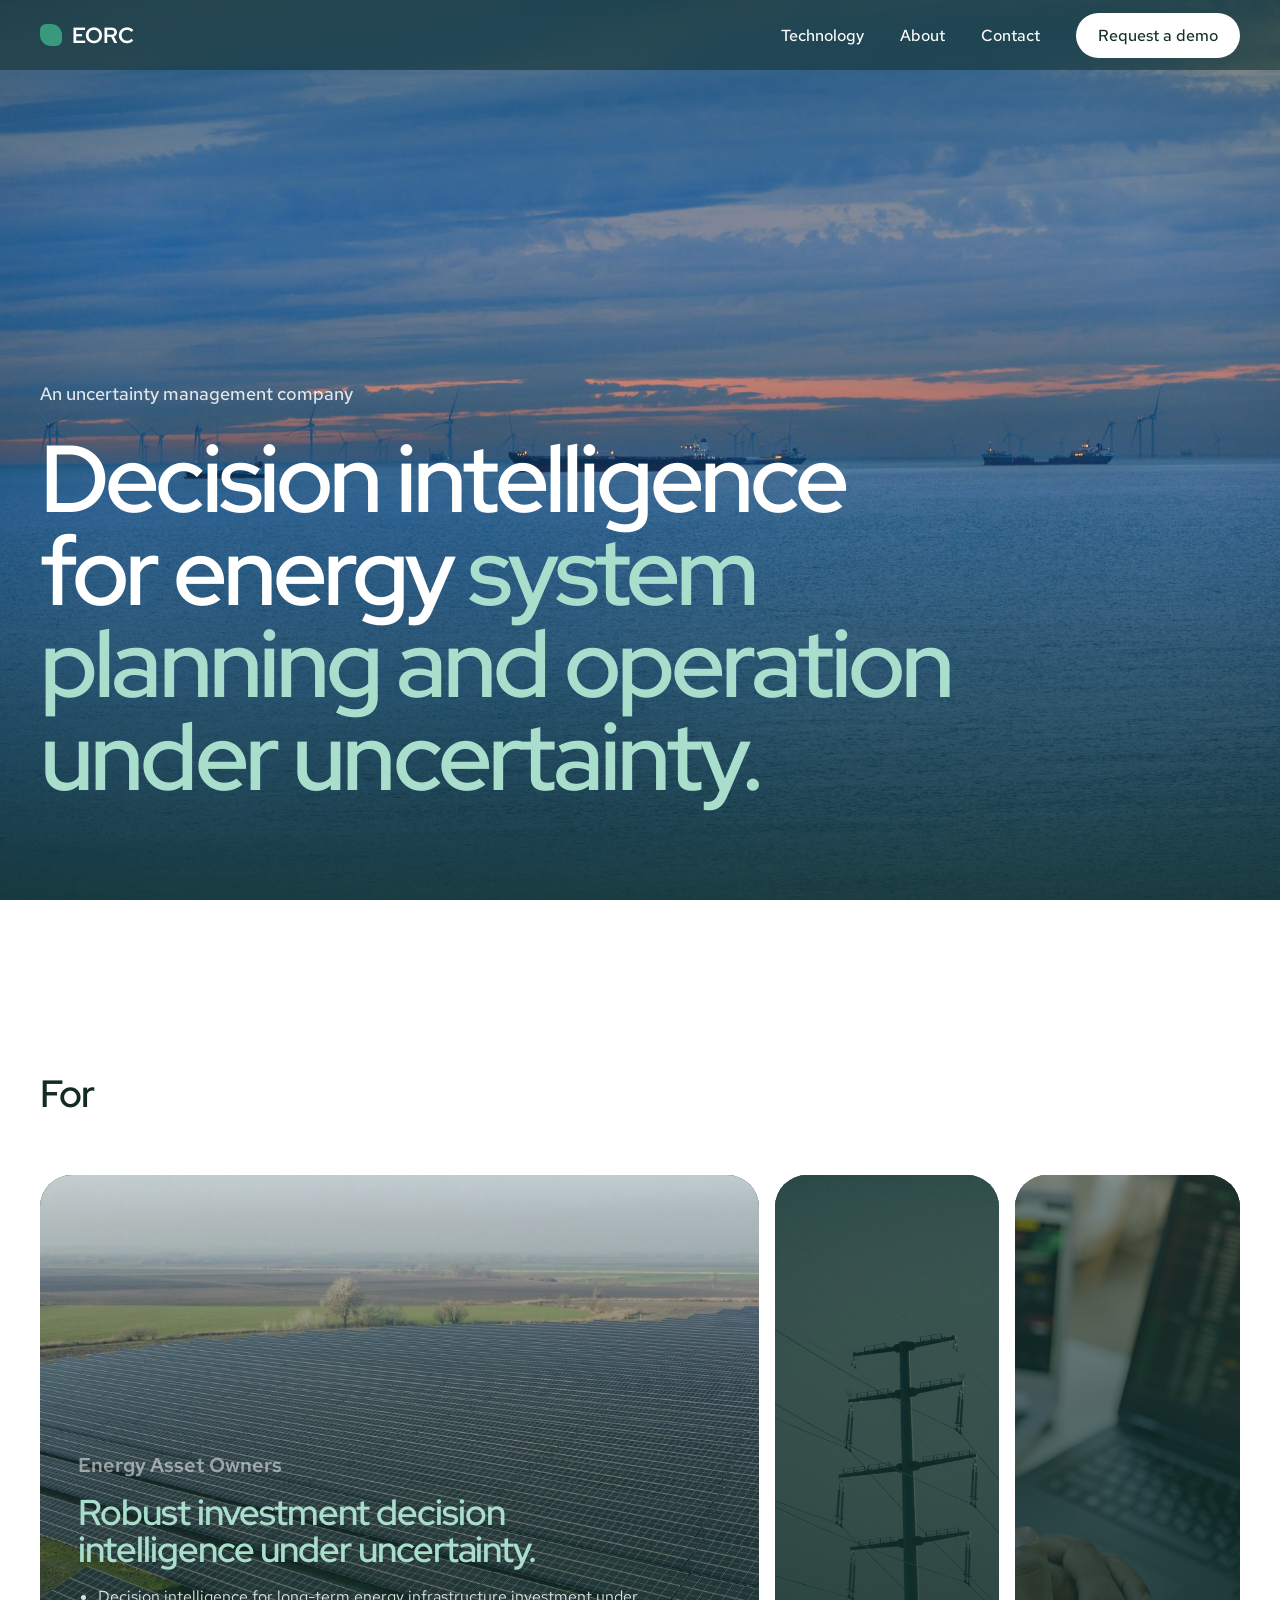
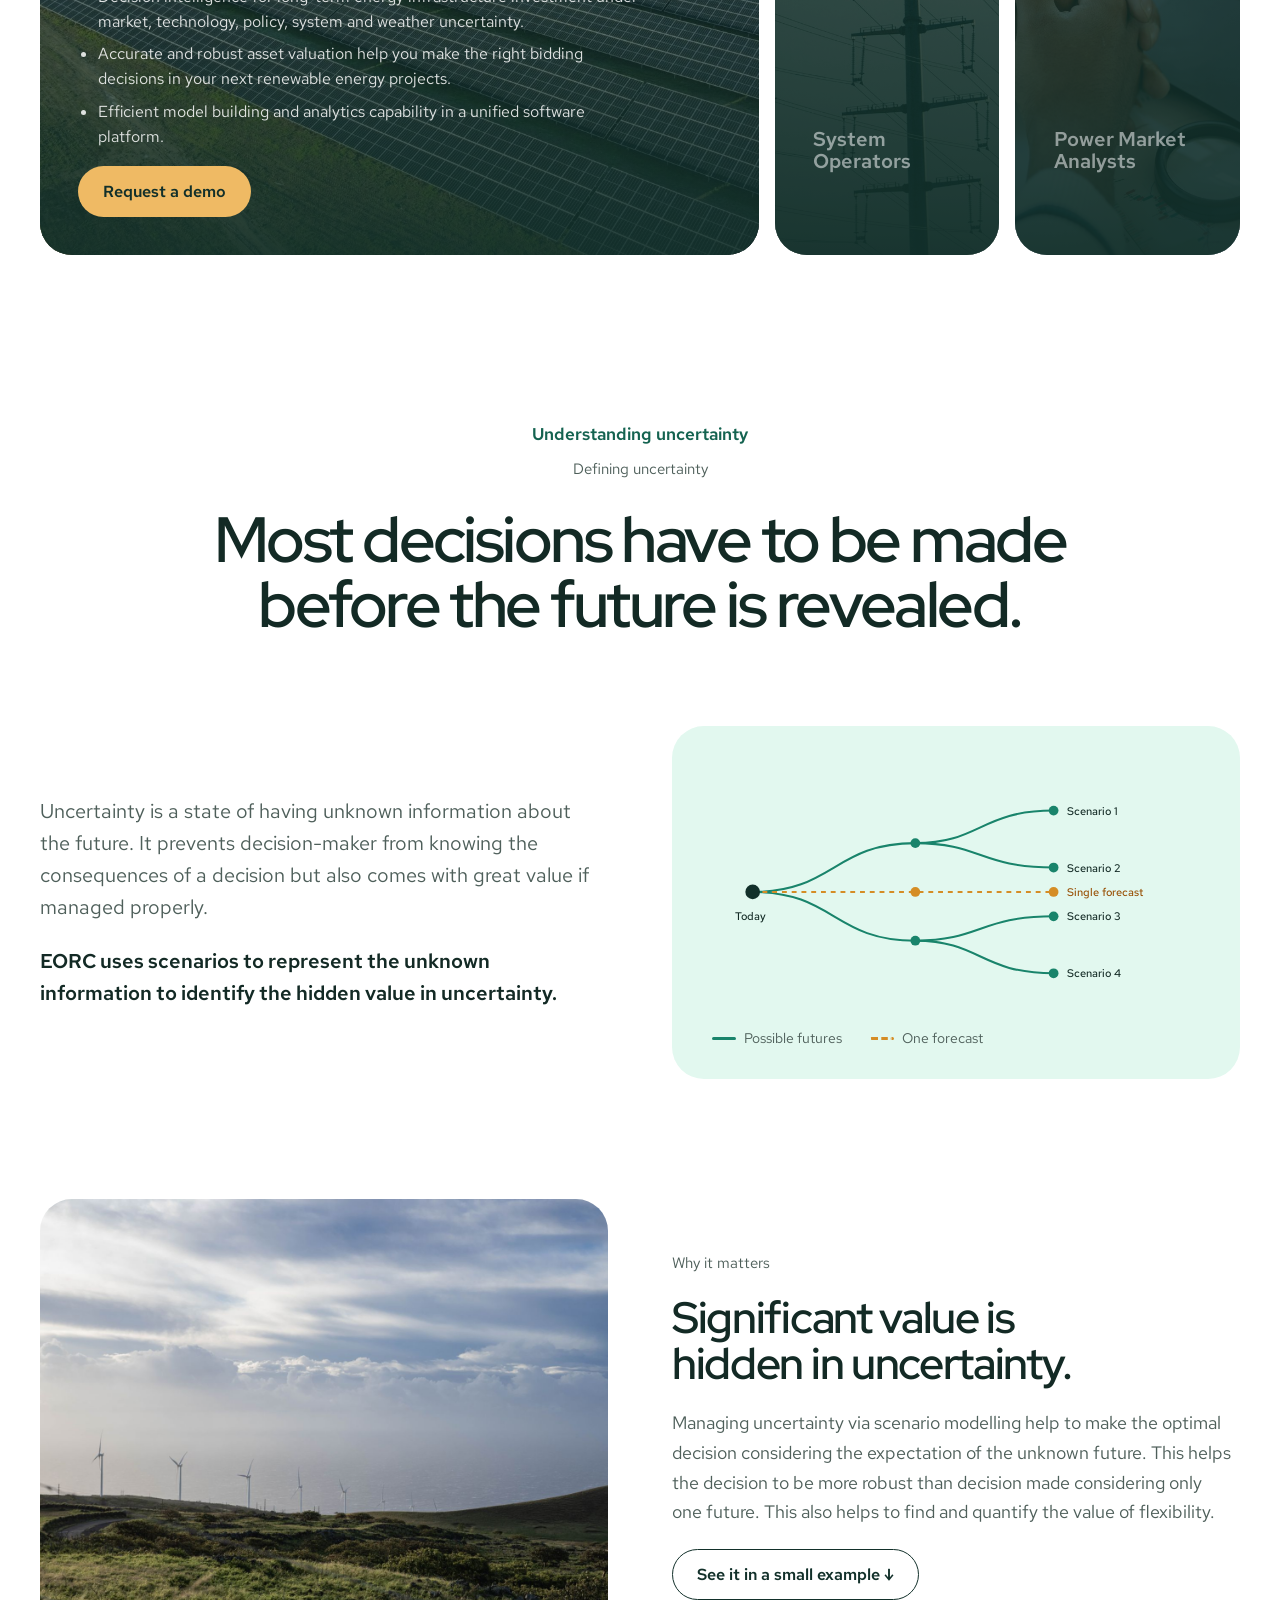
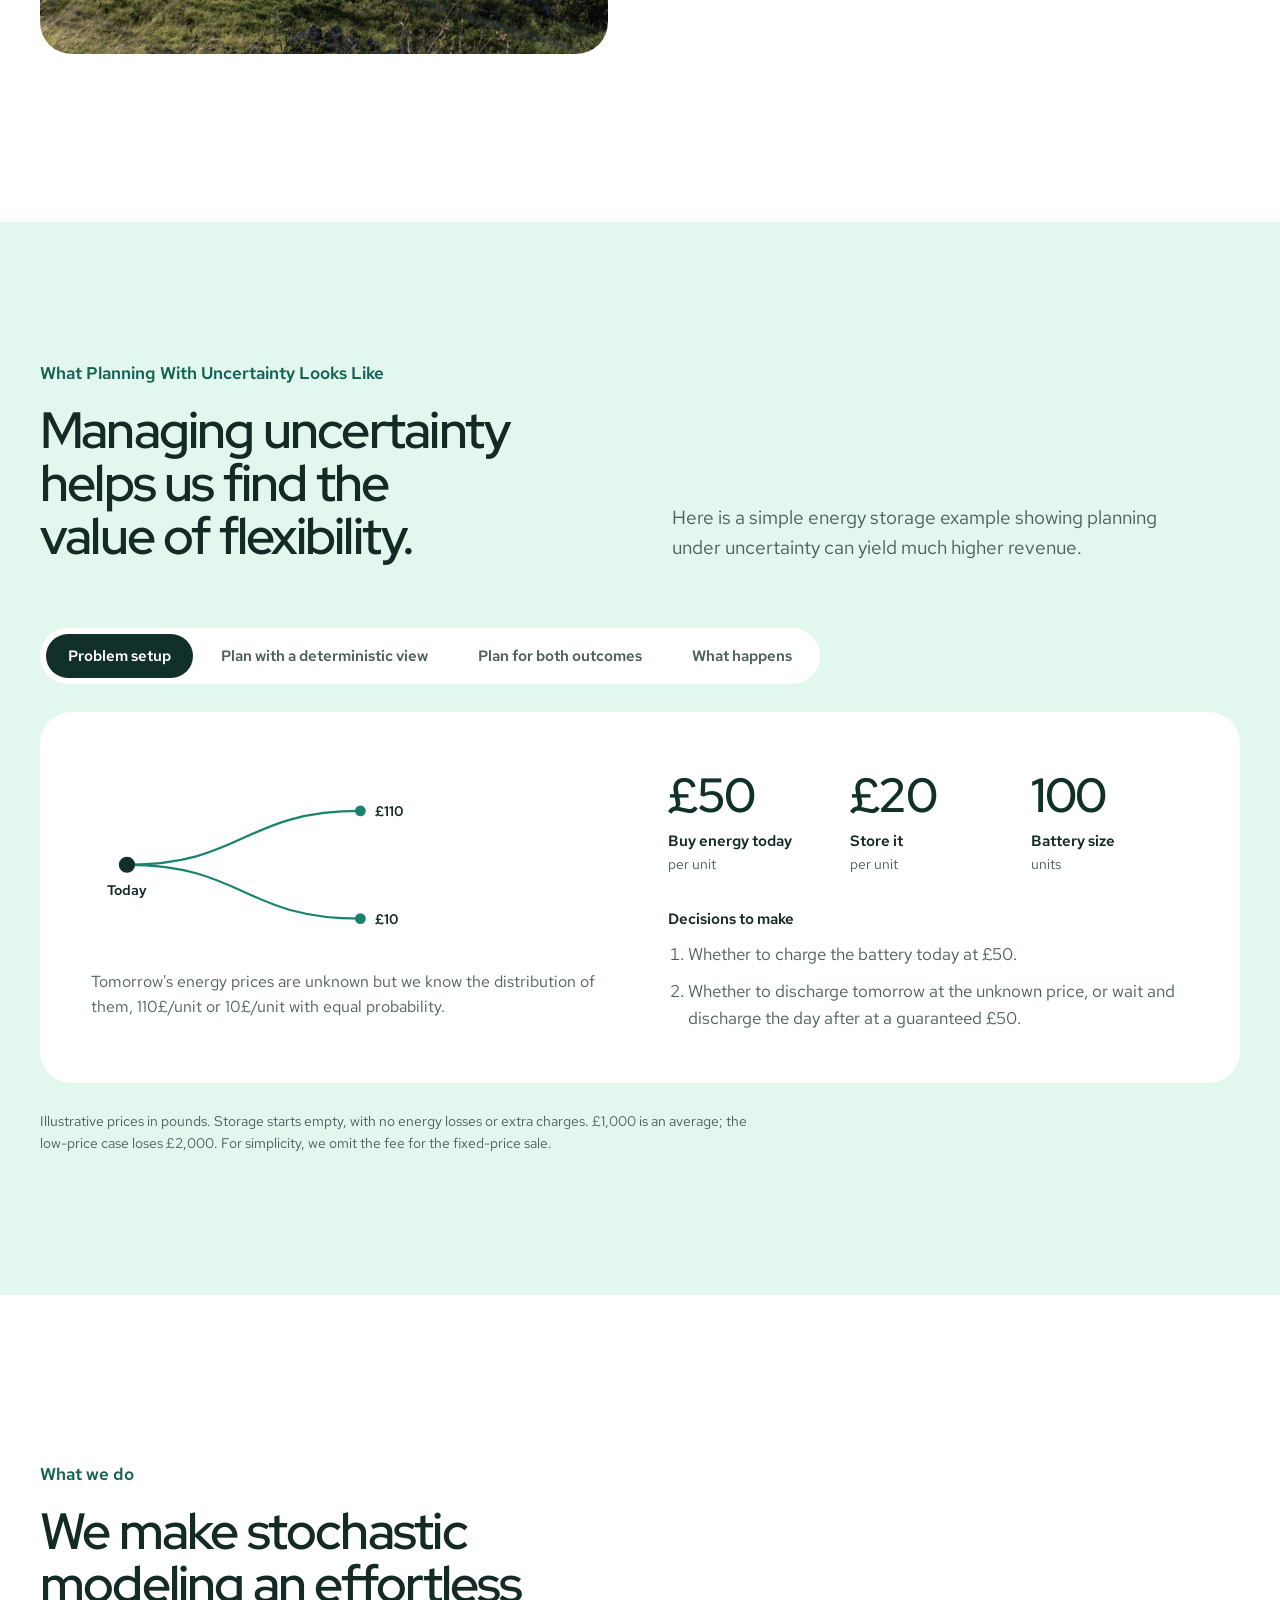
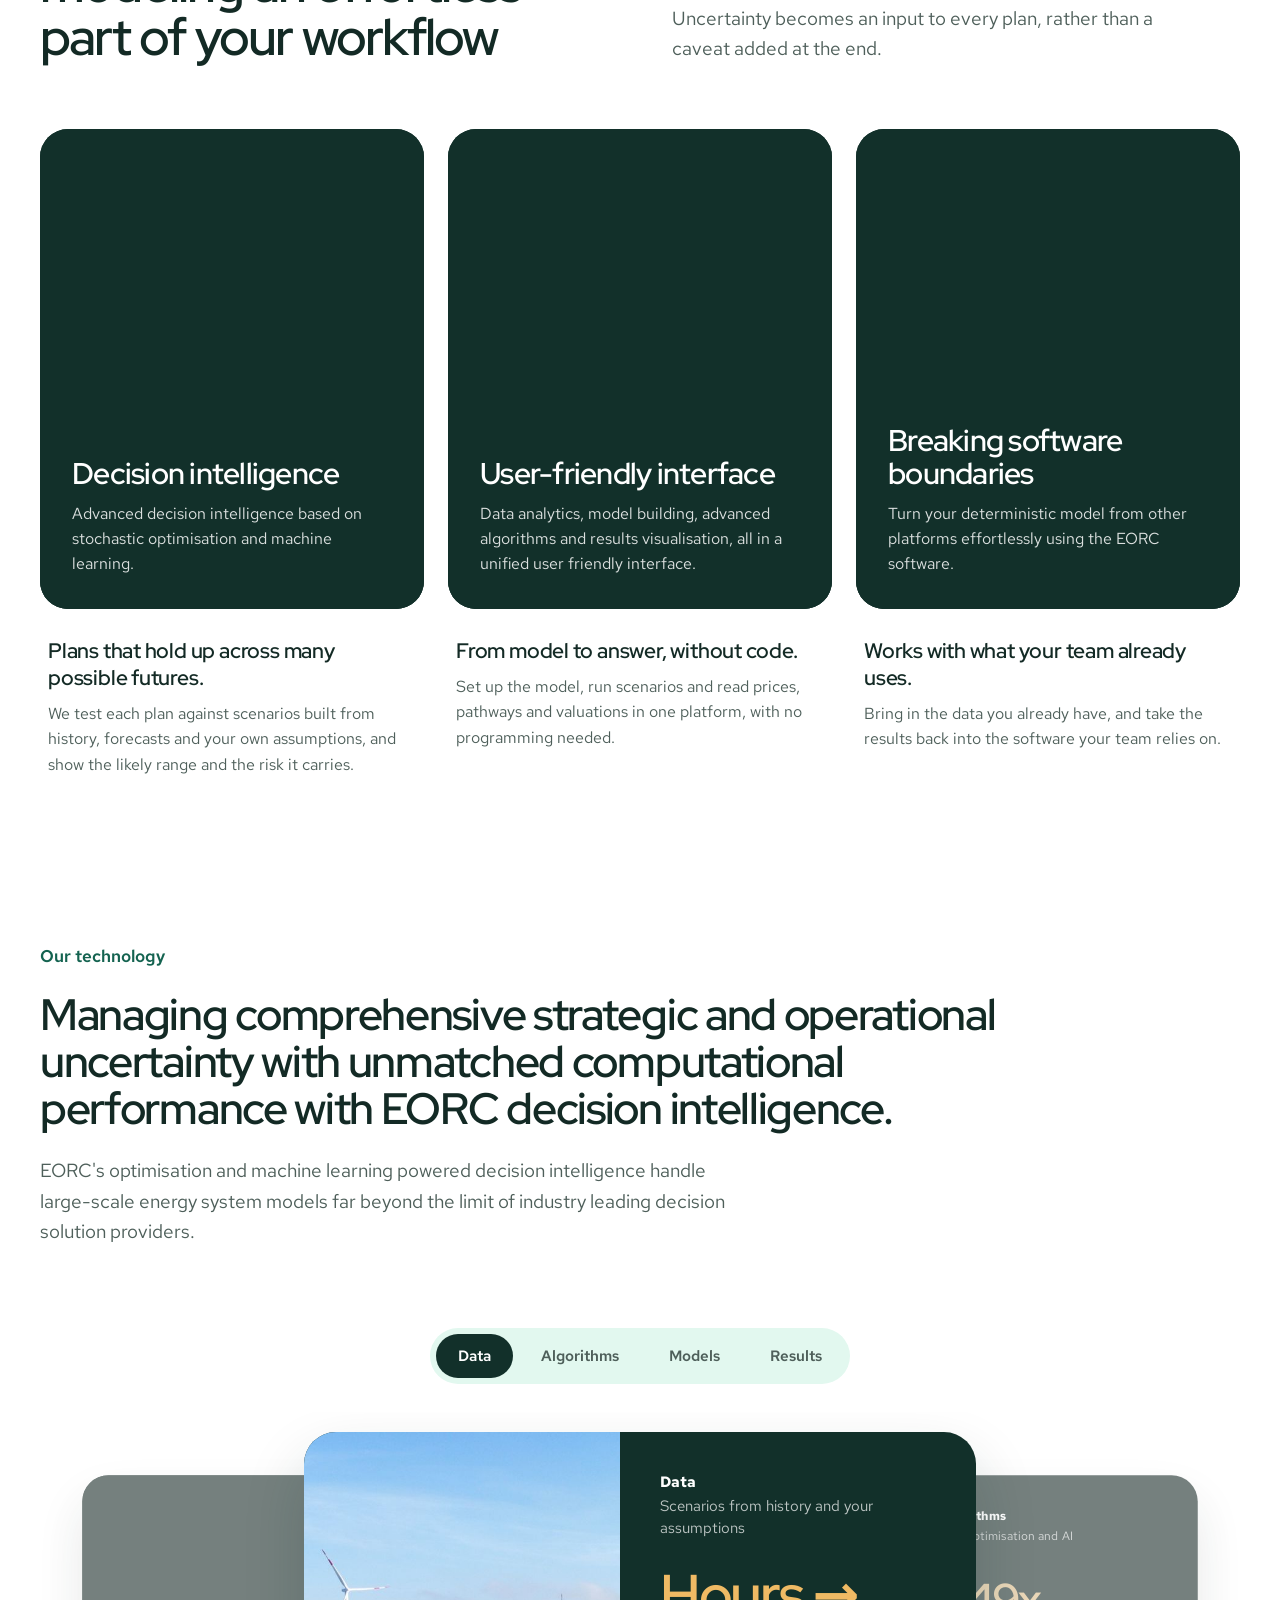
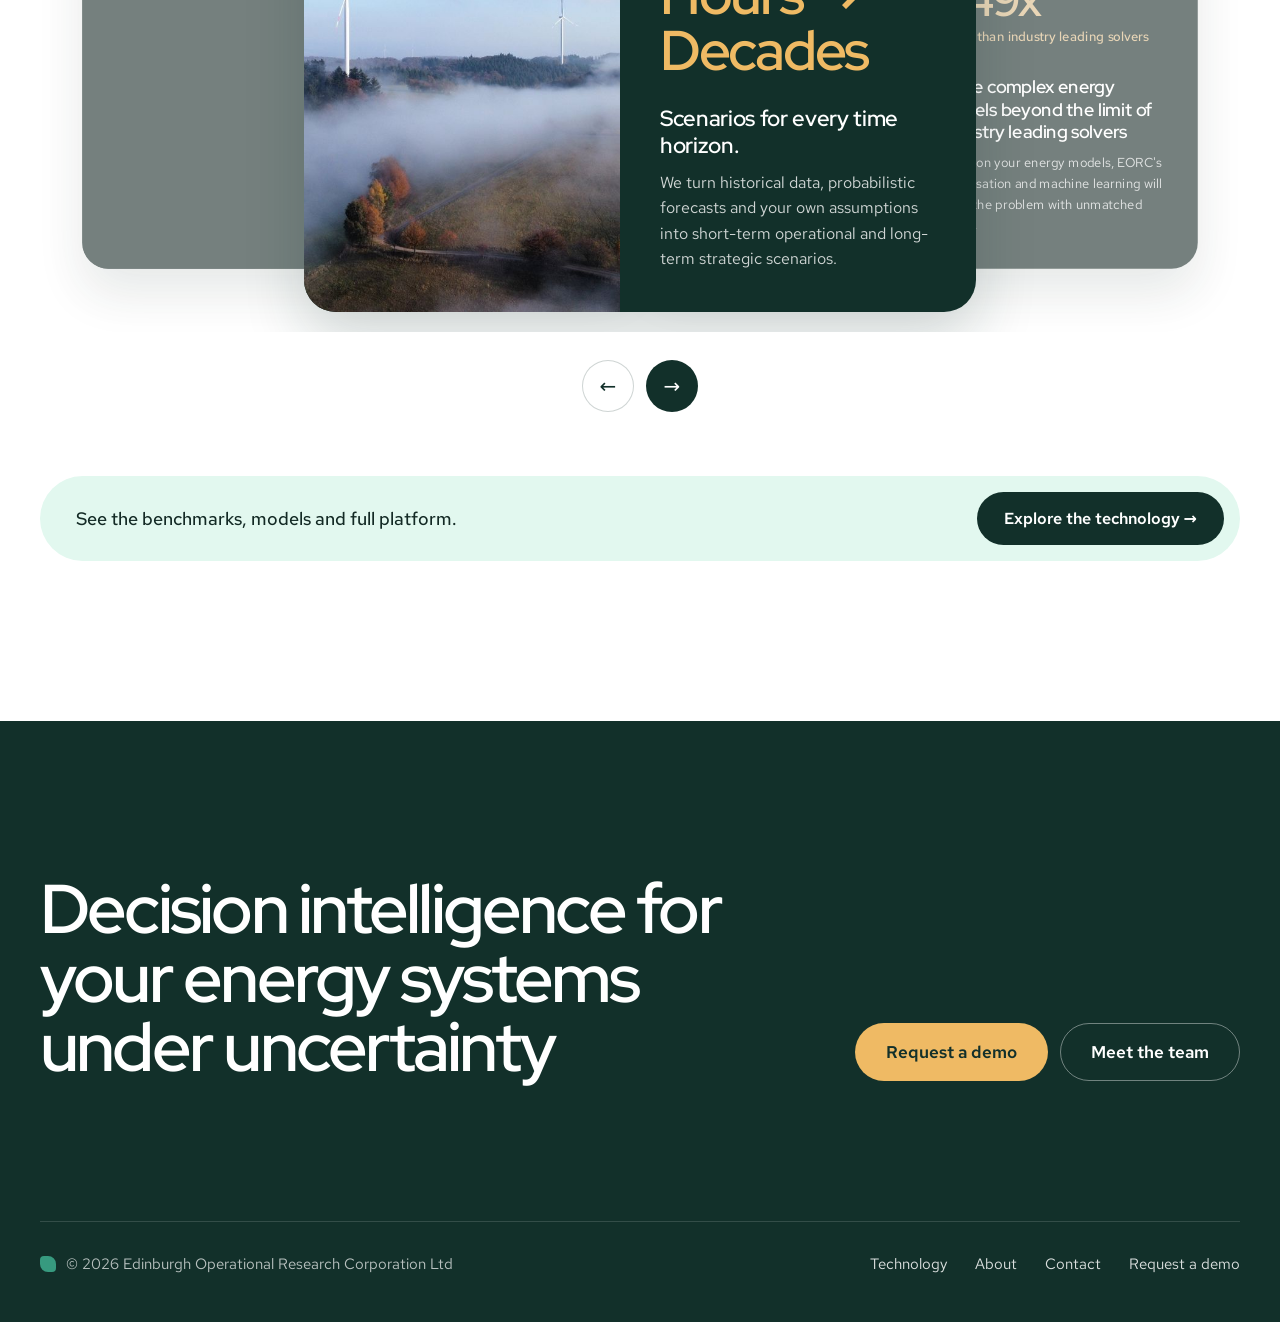
==== commit 77b22618: "added image" ====
--- a/index.html
+++ b/index.html
@@ -40,8 +40,7 @@
   <main>
     <!-- Hero -->
     <section class="v5-hero">
-      <!-- TODO photo: hero (full-bleed, wind / grid at dusk). Replace this block with an <img> or background-image. -->
-      <div class="v5-photo" aria-hidden="true"></div>
+      <img class="v5-photo" src="img/web/offshore_turbine.jpg" alt="" decoding="async">
       <div class="v5-hero-shade" aria-hidden="true"></div>
       <div class="v5-hero-inner">
         <div class="v5-hero-eyebrow">An uncertainty management company</div>
@@ -55,8 +54,7 @@
         <h2 class="v5-for-title" id="for-title">For</h2>
         <div class="v5-roles" data-role-panels aria-labelledby="for-title">
           <article class="v5-role" data-role="asset-owner">
-            <!-- TODO photo: asset owner (energy asset) -->
-            <div class="v5-role-photo"><div class="v5-photo" aria-hidden="true"></div></div>
+            <div class="v5-role-photo"><img class="v5-photo" src="img/web/asset_owner.jpg" alt="" loading="lazy" decoding="async"></div>
             <div class="v5-role-shade" aria-hidden="true"></div>
             <div class="v5-role-content">
               <div class="v5-role-head">
@@ -82,8 +80,7 @@
           </article>
 
           <article class="v5-role" data-role="system-operator">
-            <!-- TODO photo: system operator (control room) -->
-            <div class="v5-role-photo"><div class="v5-photo" aria-hidden="true"></div></div>
+            <div class="v5-role-photo"><img class="v5-photo" src="img/web/system_operator.jpg" alt="" loading="lazy" decoding="async"></div>
             <div class="v5-role-shade" aria-hidden="true"></div>
             <div class="v5-role-content">
               <div class="v5-role-head">
@@ -107,8 +104,7 @@
           </article>
 
           <article class="v5-role" data-role="market-analyst">
-            <!-- TODO photo: power market analyst -->
-            <div class="v5-role-photo"><div class="v5-photo" aria-hidden="true"></div></div>
+            <div class="v5-role-photo"><img class="v5-photo" src="img/web/power_market.jpg" alt="" loading="lazy" decoding="async"></div>
             <div class="v5-role-shade" aria-hidden="true"></div>
             <div class="v5-role-content">
               <div class="v5-role-head">
@@ -193,8 +189,7 @@
       </div>
 
       <div class="v5-wrap v5-split v5-split--media">
-        <!-- TODO photo: why it matters (wind / grid at scale), 5:4 -->
-        <div data-rv class="v5-media"><div class="v5-photo" aria-hidden="true"></div></div>
+        <div data-rv class="v5-media"><img class="v5-photo" src="img/web/why_it_metter.jpg" alt="" loading="lazy" decoding="async"></div>
         <div data-rv data-rvd="80" class="v5-copy">
           <div class="v5-kicker">Why it matters</div>
           <h3 class="v5-h3">Significant value is hidden in uncertainty.</h3>
@@ -479,8 +474,7 @@
 
           <div class="v5-stage" data-tech-stage>
             <article class="v5-tech-card" data-pos="0">
-              <!-- TODO photo: data -->
-              <div class="v5-tech-media"><div class="v5-photo" aria-hidden="true"></div></div>
+              <div class="v5-tech-media"><img class="v5-photo" src="img/web/data.jpg" alt="" loading="lazy" decoding="async"></div>
               <div class="v5-tech-text">
                 <div>
                   <div class="v5-tech-label">Data</div>
@@ -495,8 +489,7 @@
               </div>
             </article>
             <article class="v5-tech-card" data-pos="1">
-              <!-- TODO photo: algorithms -->
-              <div class="v5-tech-media"><div class="v5-photo" aria-hidden="true"></div></div>
+              <div class="v5-tech-media"><img class="v5-photo" src="img/web/algorithm.jpg" alt="" loading="lazy" decoding="async"></div>
               <div class="v5-tech-text">
                 <div>
                   <div class="v5-tech-label">Algorithms</div>
--- a/css/v5.css
+++ b/css/v5.css
@@ -158,6 +158,12 @@
   background: var(--v5-green);
 }
 
+img.v5-photo {
+  width: 100%;
+  height: 100%;
+  object-fit: cover;
+}
+
 .v5-eyebrow {
   font-size: 17px;
   font-weight: 600;
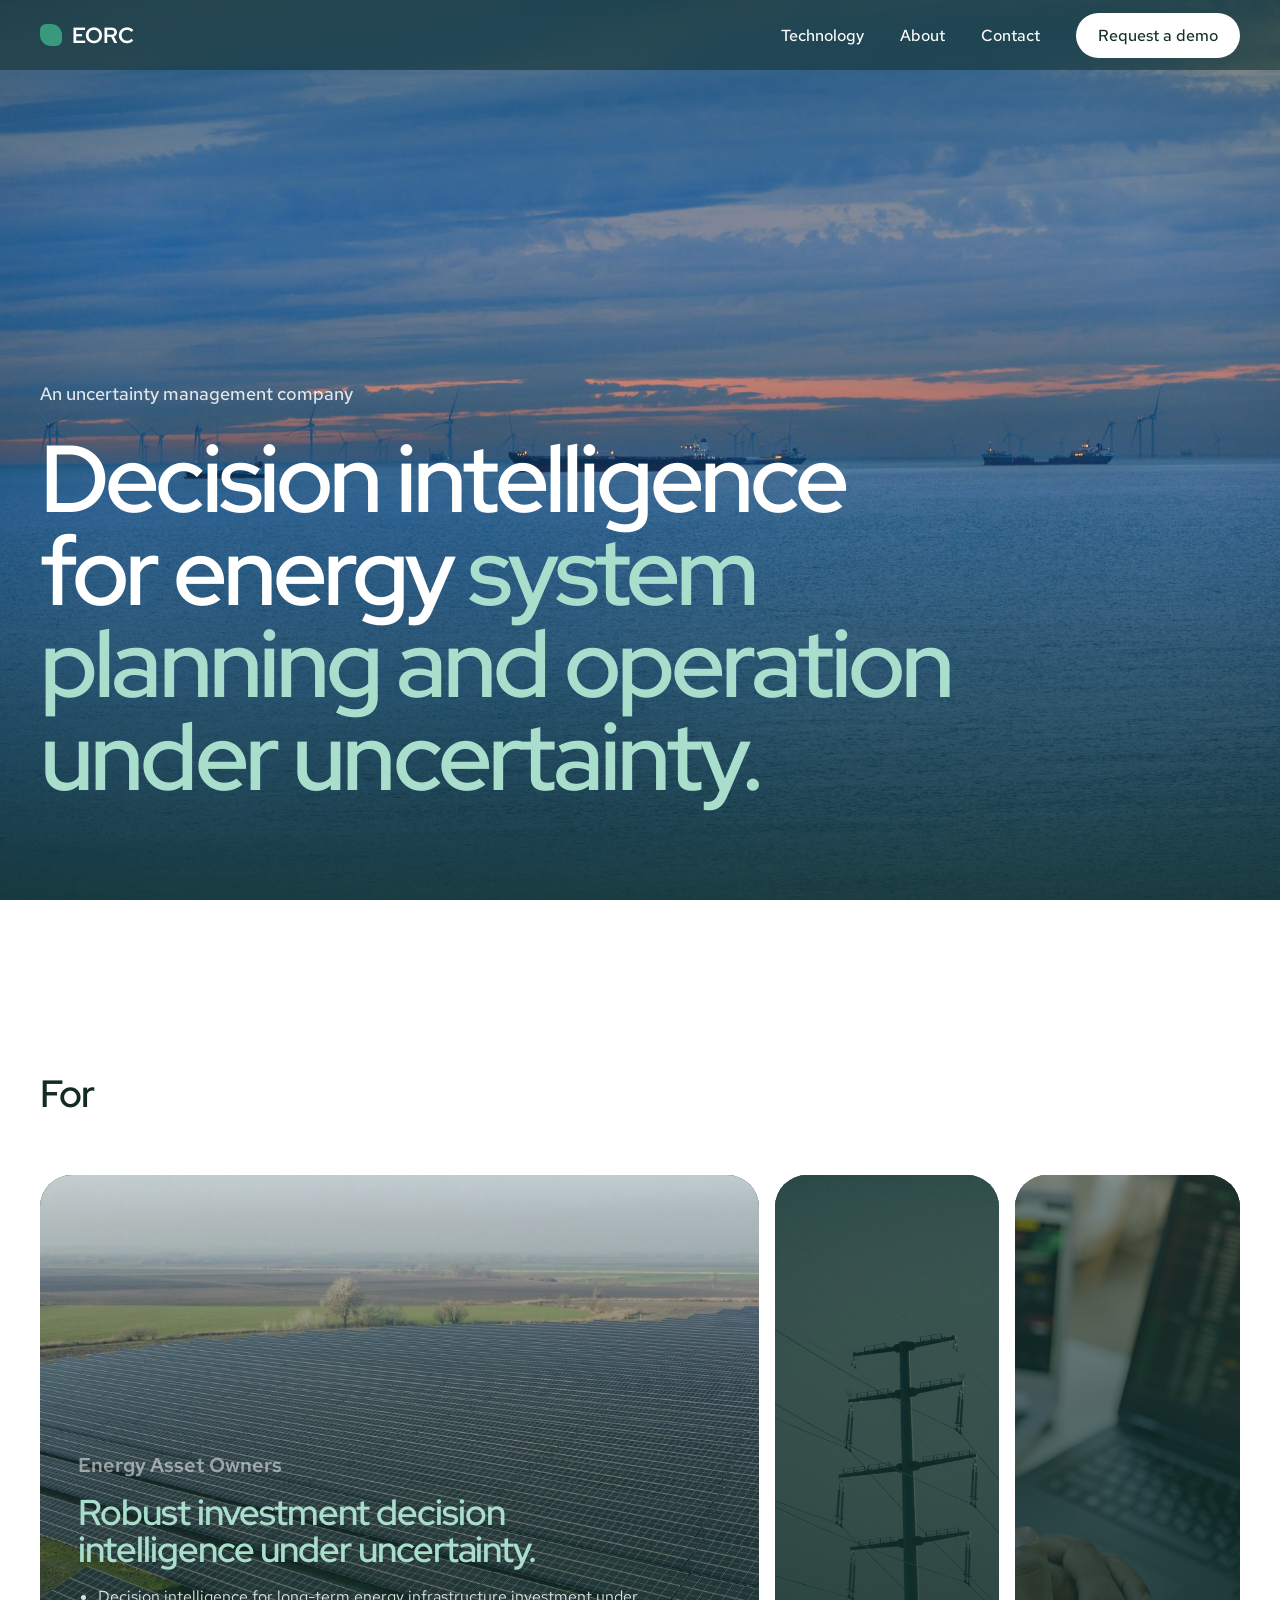
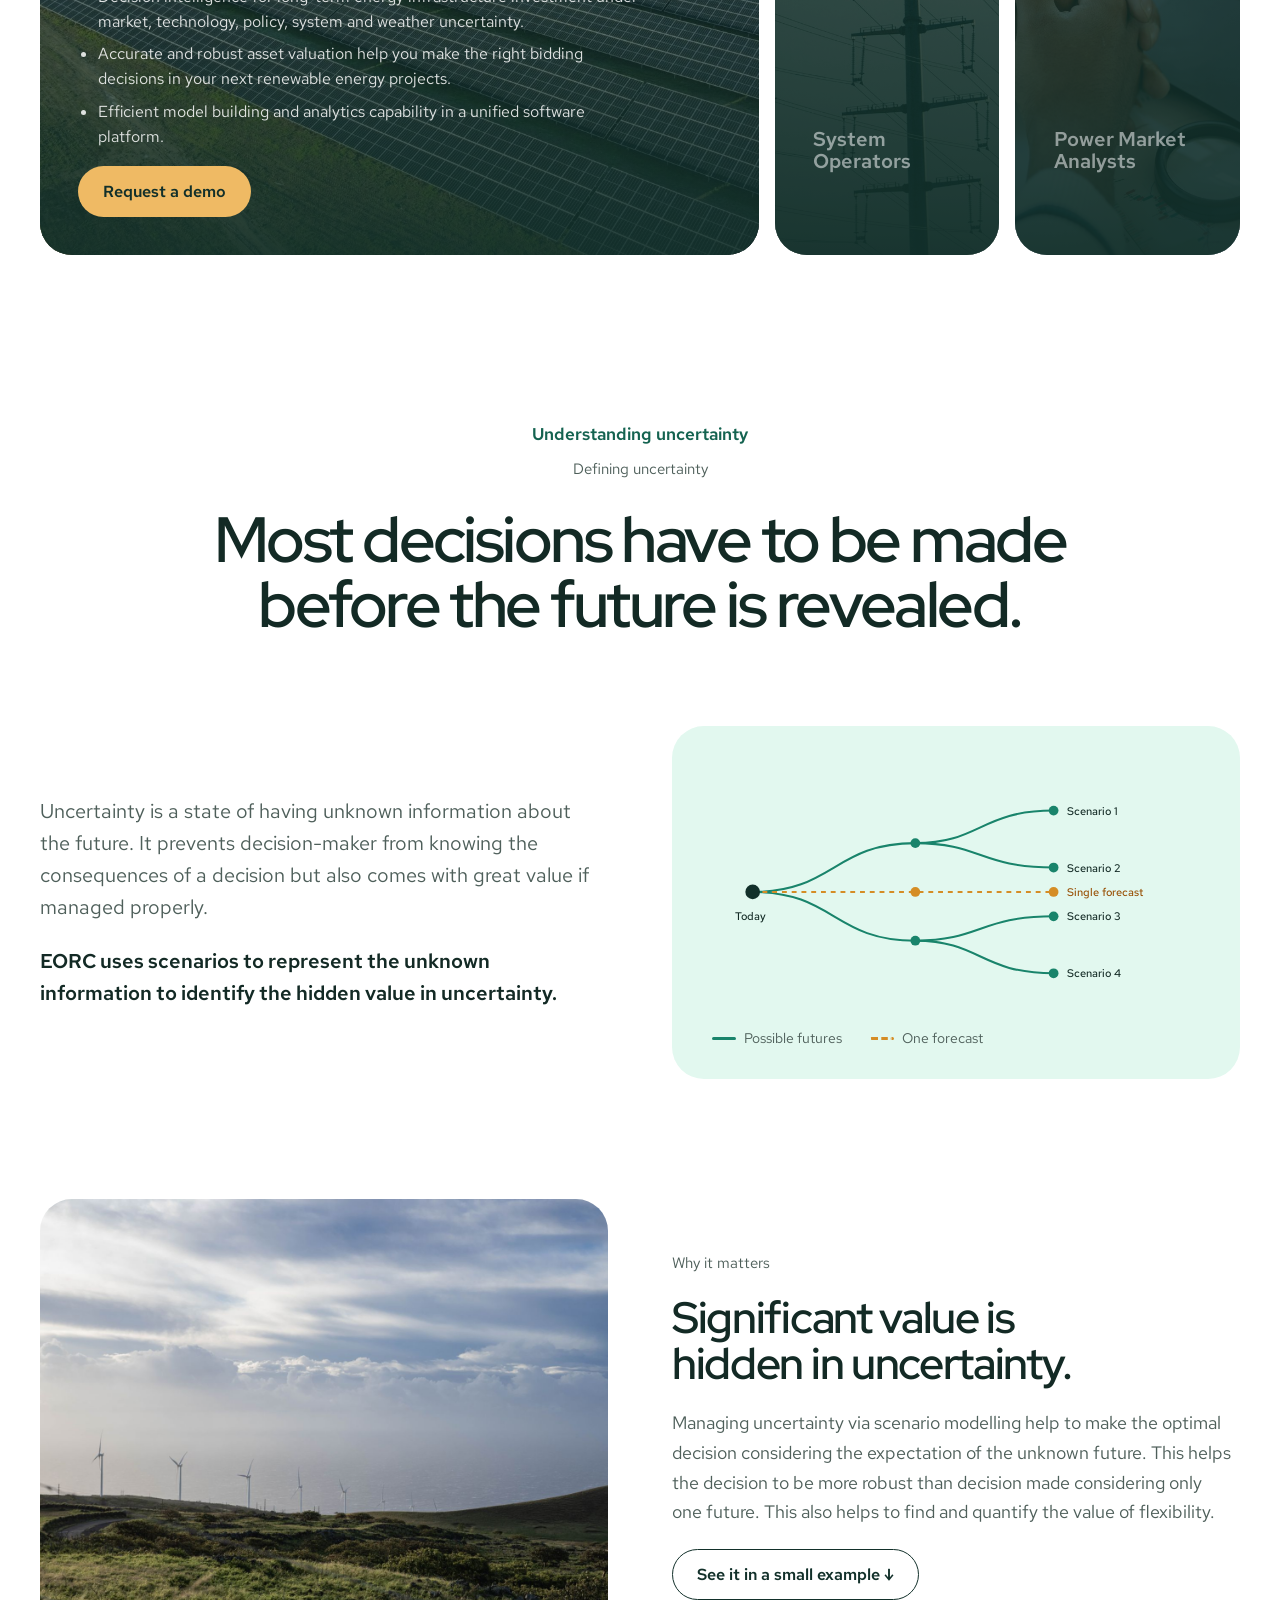
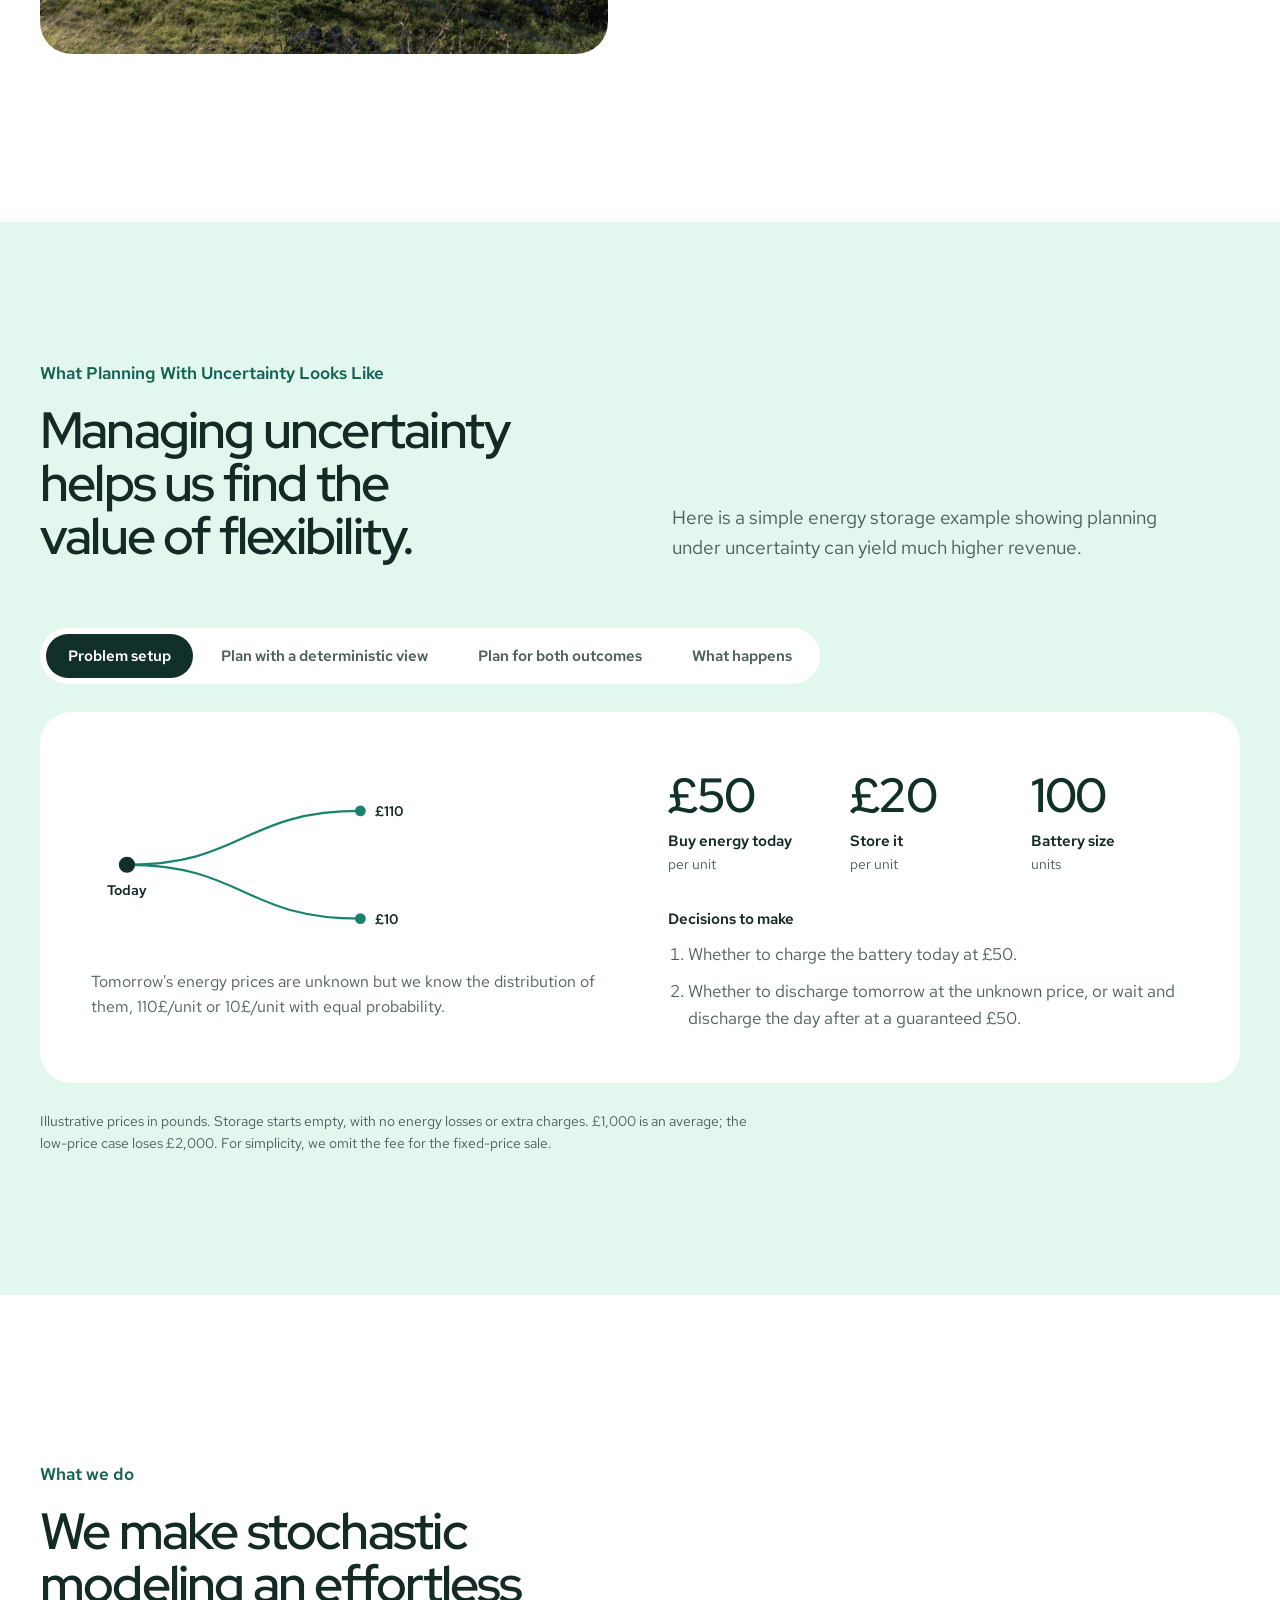
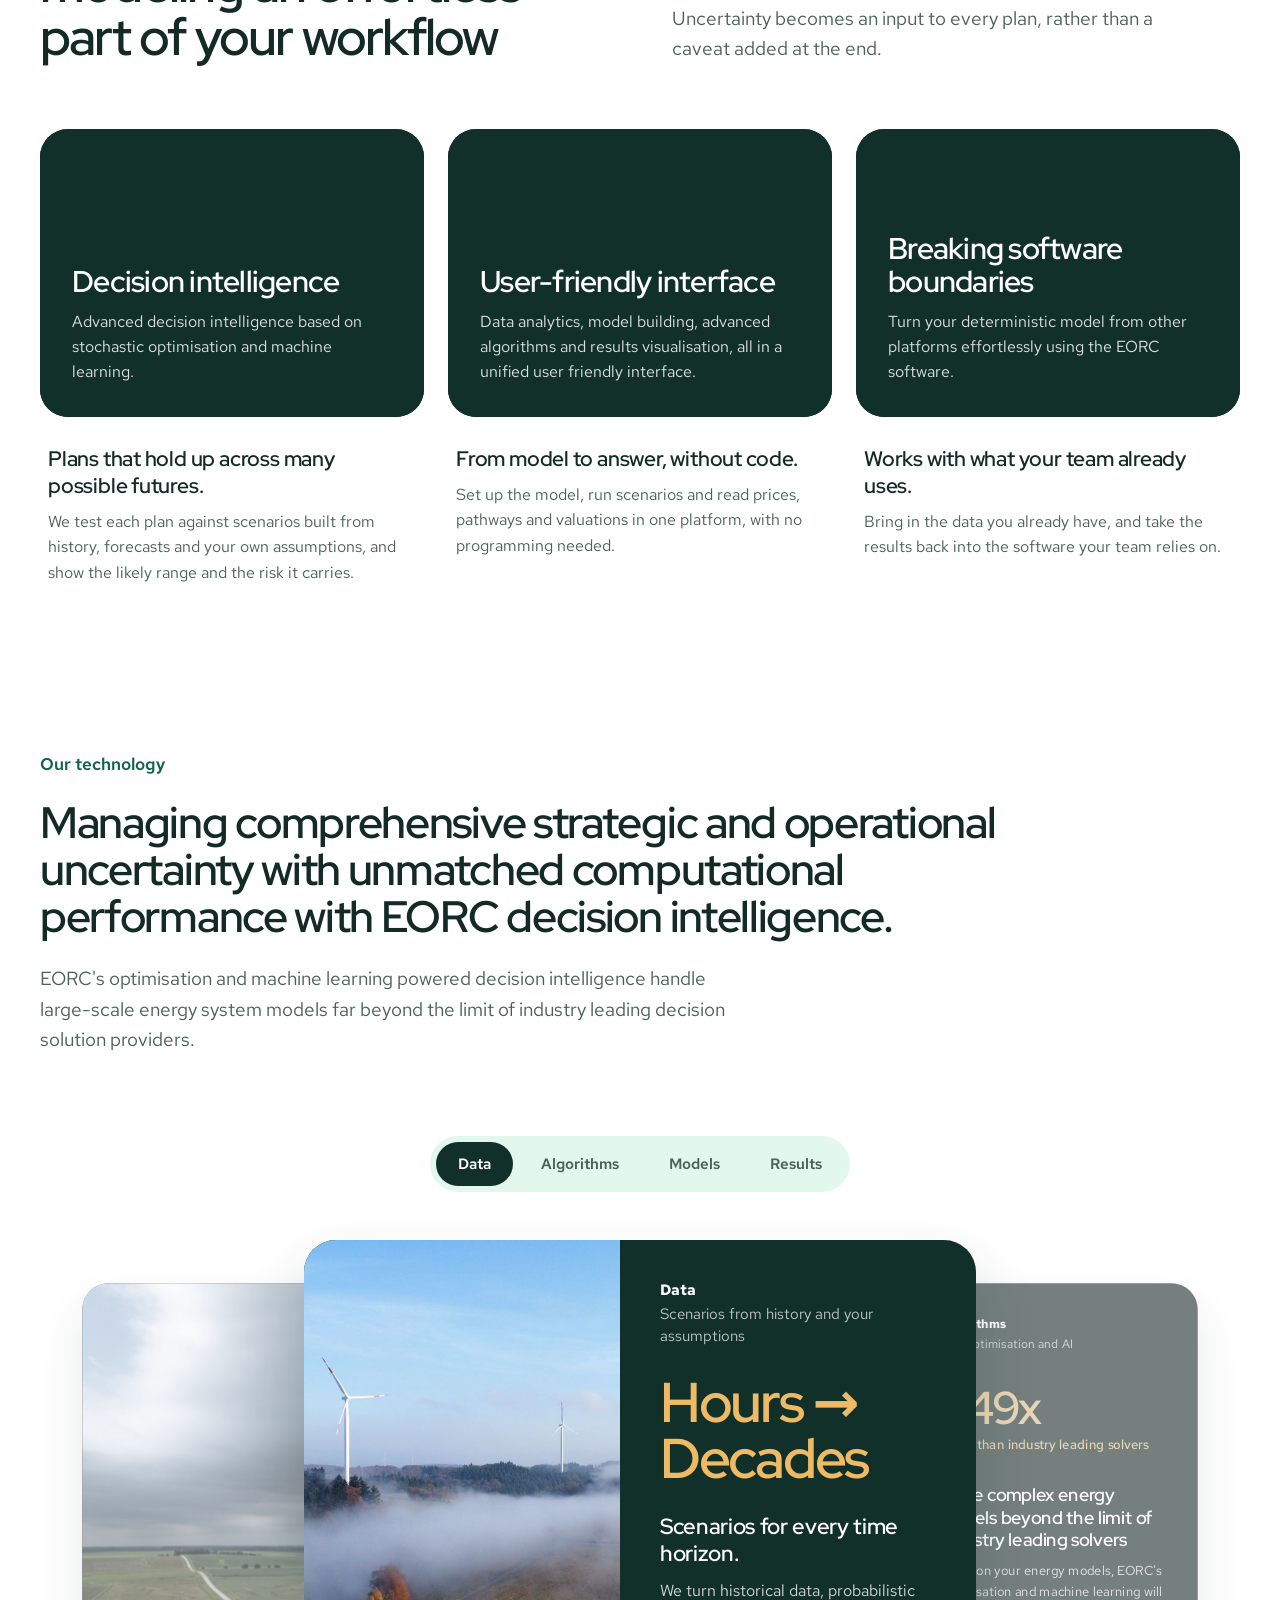
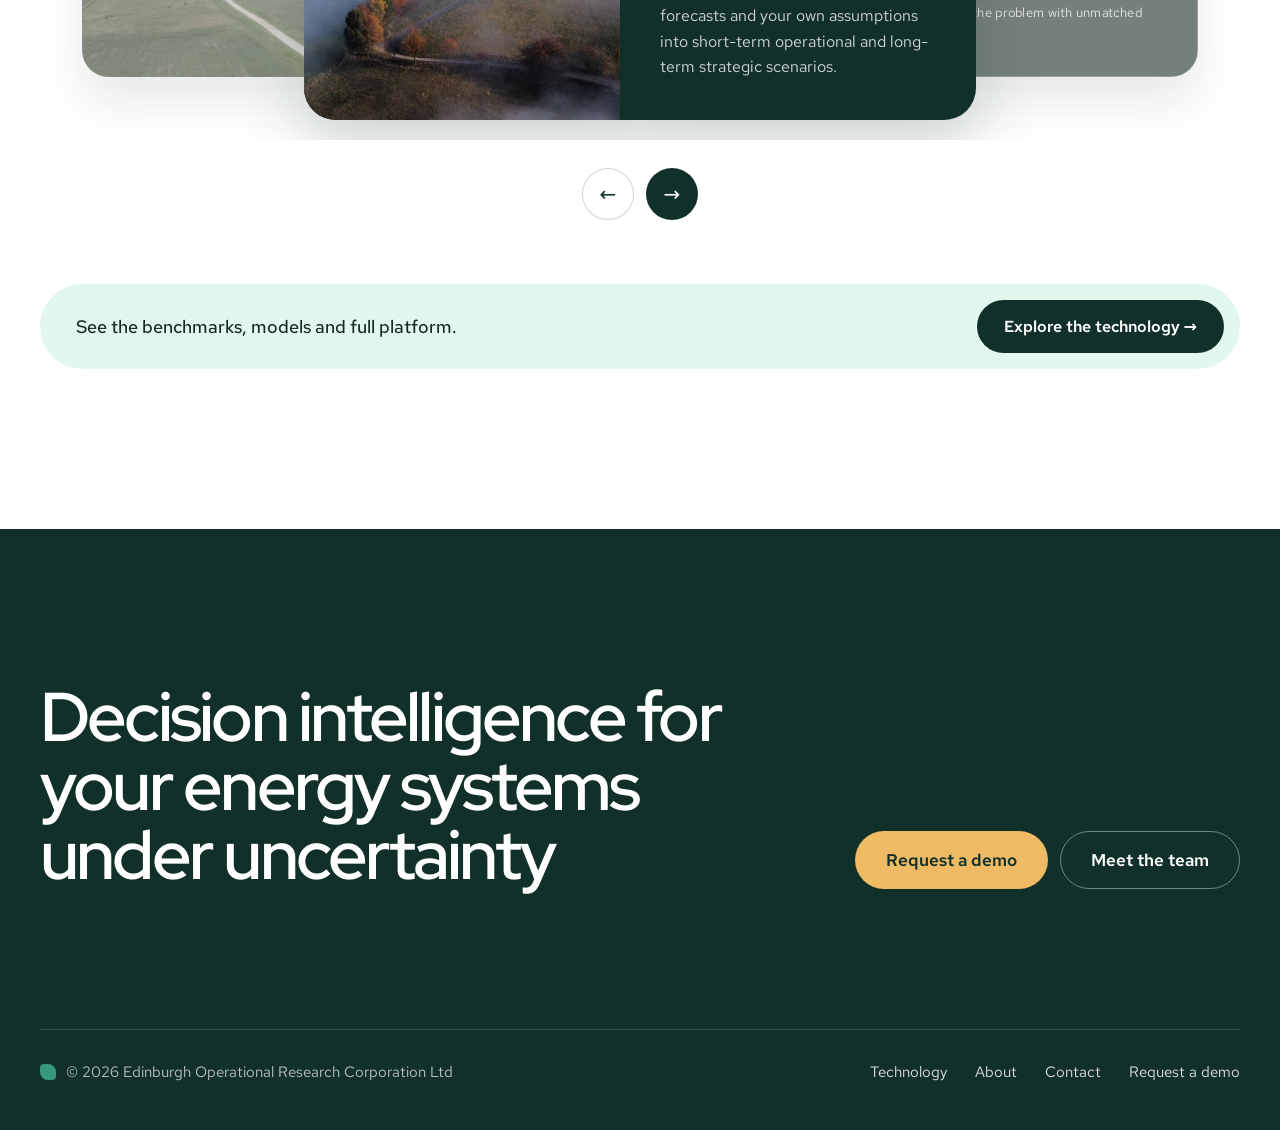
==== commit 8a8f50ee: "Final touch" ====
--- a/index.html
+++ b/index.html
@@ -507,8 +507,7 @@
               </div>
             </article>
             <article class="v5-tech-card" data-pos="2">
-              <!-- TODO photo: models -->
-              <div class="v5-tech-media"><div class="v5-photo" aria-hidden="true"></div></div>
+              <div class="v5-tech-media"><img class="v5-photo" src="img/web/model.jpg" alt="" loading="lazy" decoding="async"></div>
               <div class="v5-tech-text">
                 <div>
                   <div class="v5-tech-label">Models</div>
@@ -522,8 +521,7 @@
               </div>
             </article>
             <article class="v5-tech-card" data-pos="3">
-              <!-- TODO photo: results -->
-              <div class="v5-tech-media"><div class="v5-photo" aria-hidden="true"></div></div>
+              <div class="v5-tech-media"><img class="v5-photo" src="img/web/results.jpg" alt="" loading="lazy" decoding="async"></div>
               <div class="v5-tech-text">
                 <div>
                   <div class="v5-tech-label">Results</div>
--- a/css/v5.css
+++ b/css/v5.css
@@ -743,6 +743,13 @@
   color: #fff;
 }
 
+/* .role-name (styles.css) is a light-on-dark label; inside the pills it must follow
+   the button color or it vanishes on the light pill background. */
+.v5-pills .role-name {
+  font-size: inherit;
+  color: inherit;
+}
+
 .v5-pills--center {
   flex-wrap: wrap;
   align-self: center;
@@ -973,7 +980,8 @@
 .v5-card-media {
   position: relative;
   width: 100%;
-  aspect-ratio: 4 / 5;
+  /* 4 / 5 suits photos; photoless cards are shortened to avoid an empty green slab. Restore 4 / 5 when photos are added. */
+  aspect-ratio: 4 / 3;
   overflow: hidden;
   border-radius: 28px;
   background: var(--v5-green);
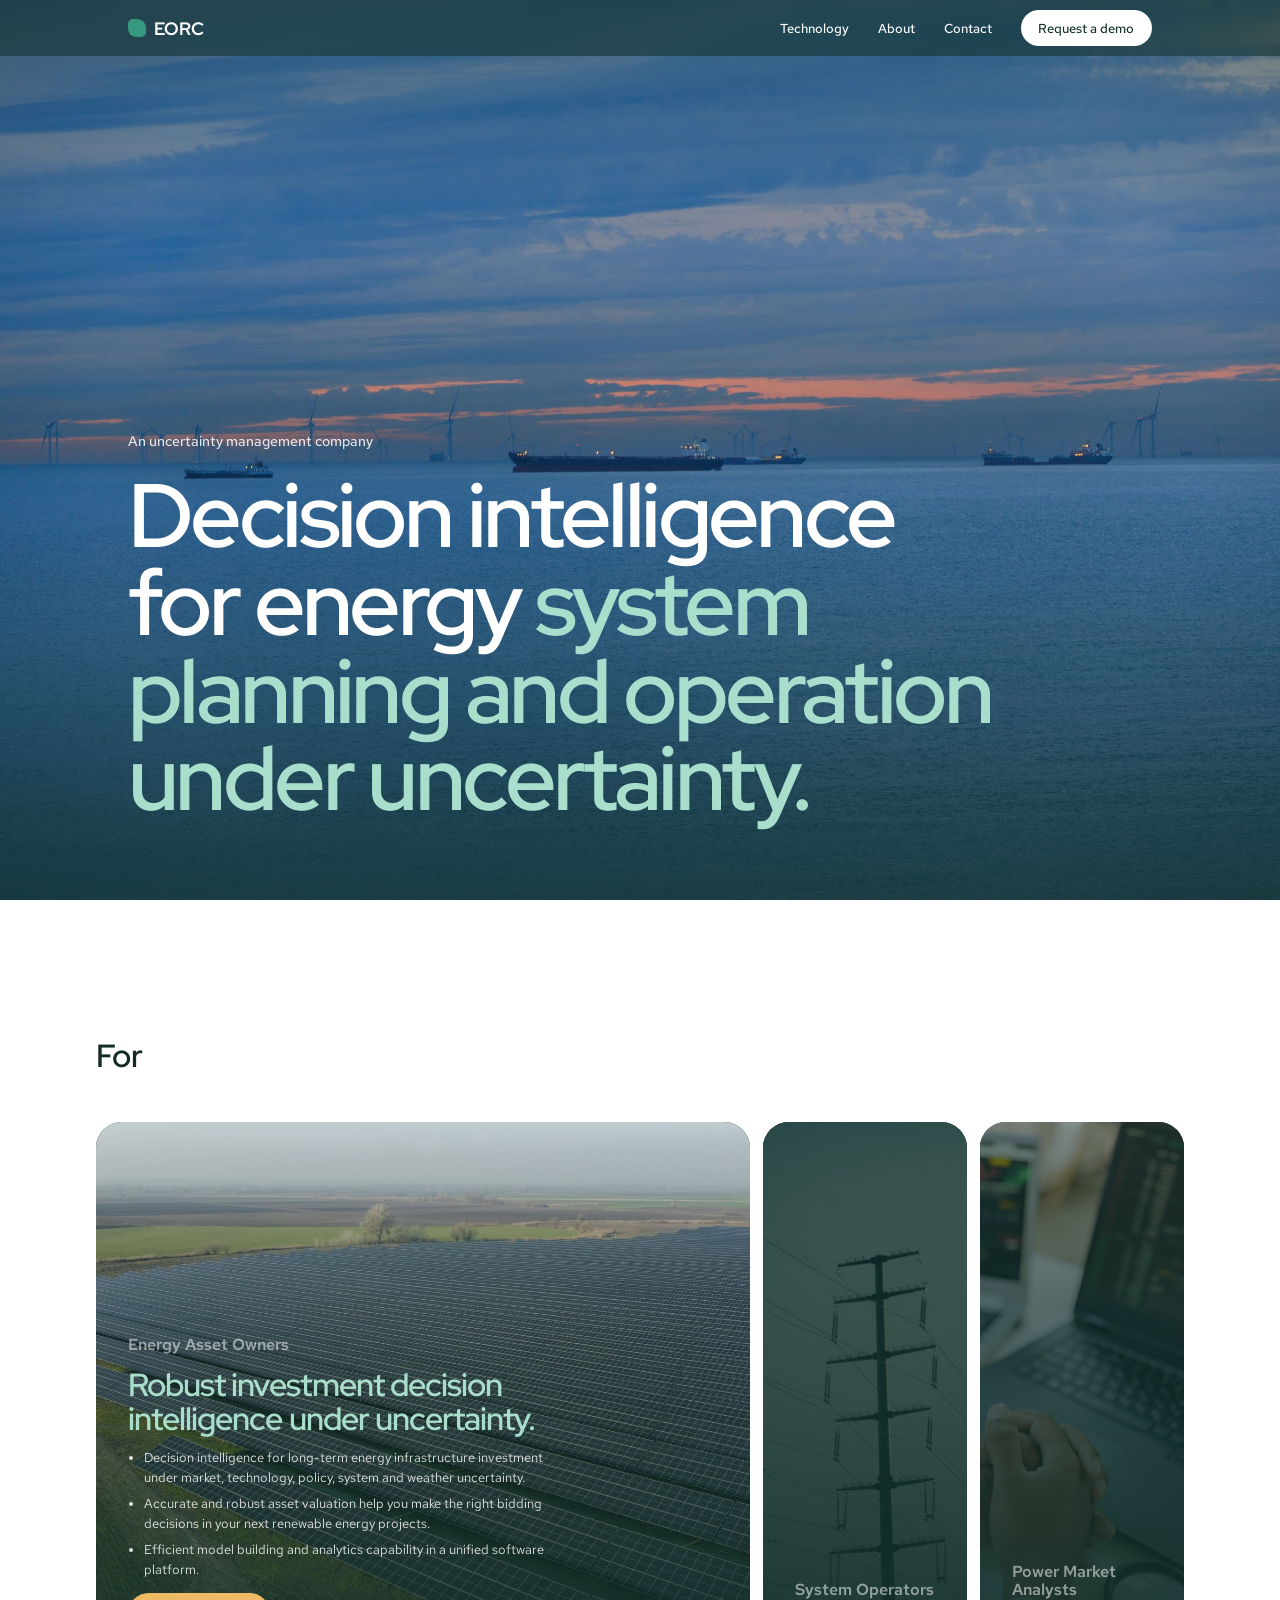
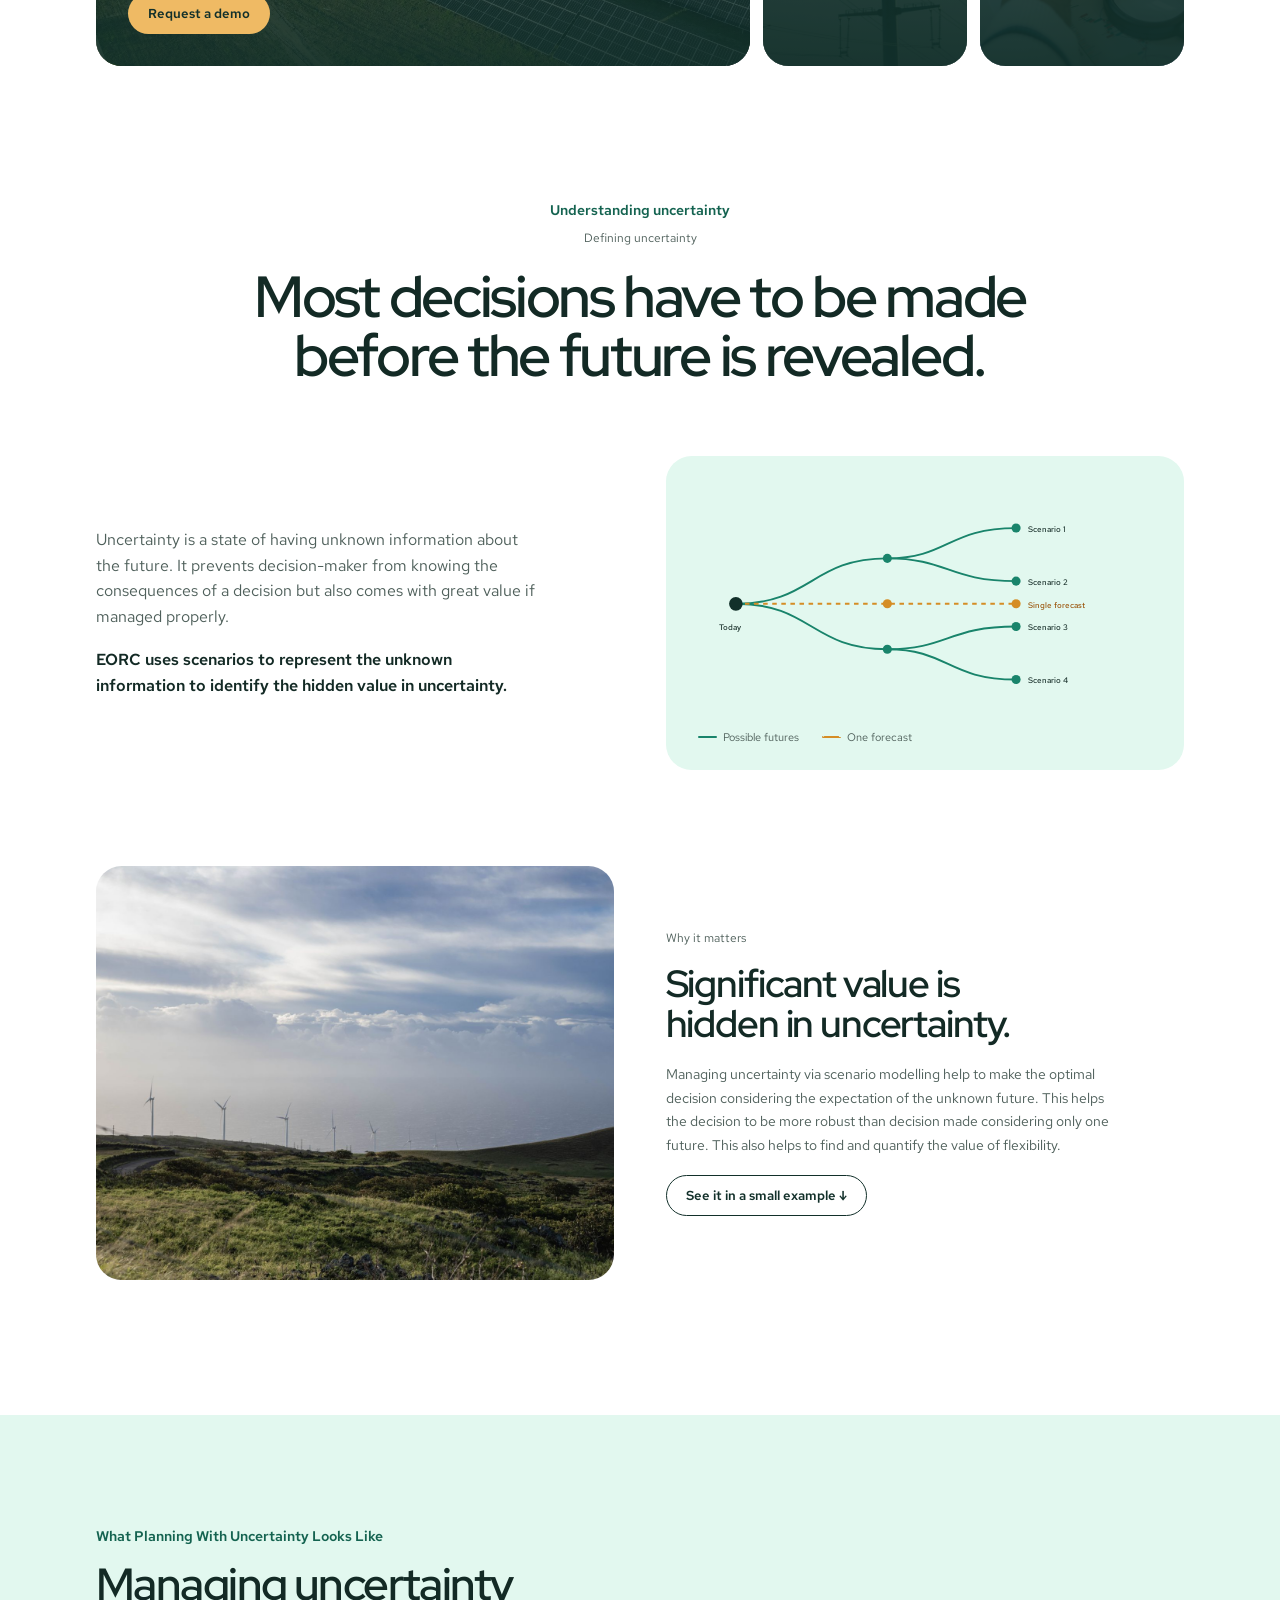
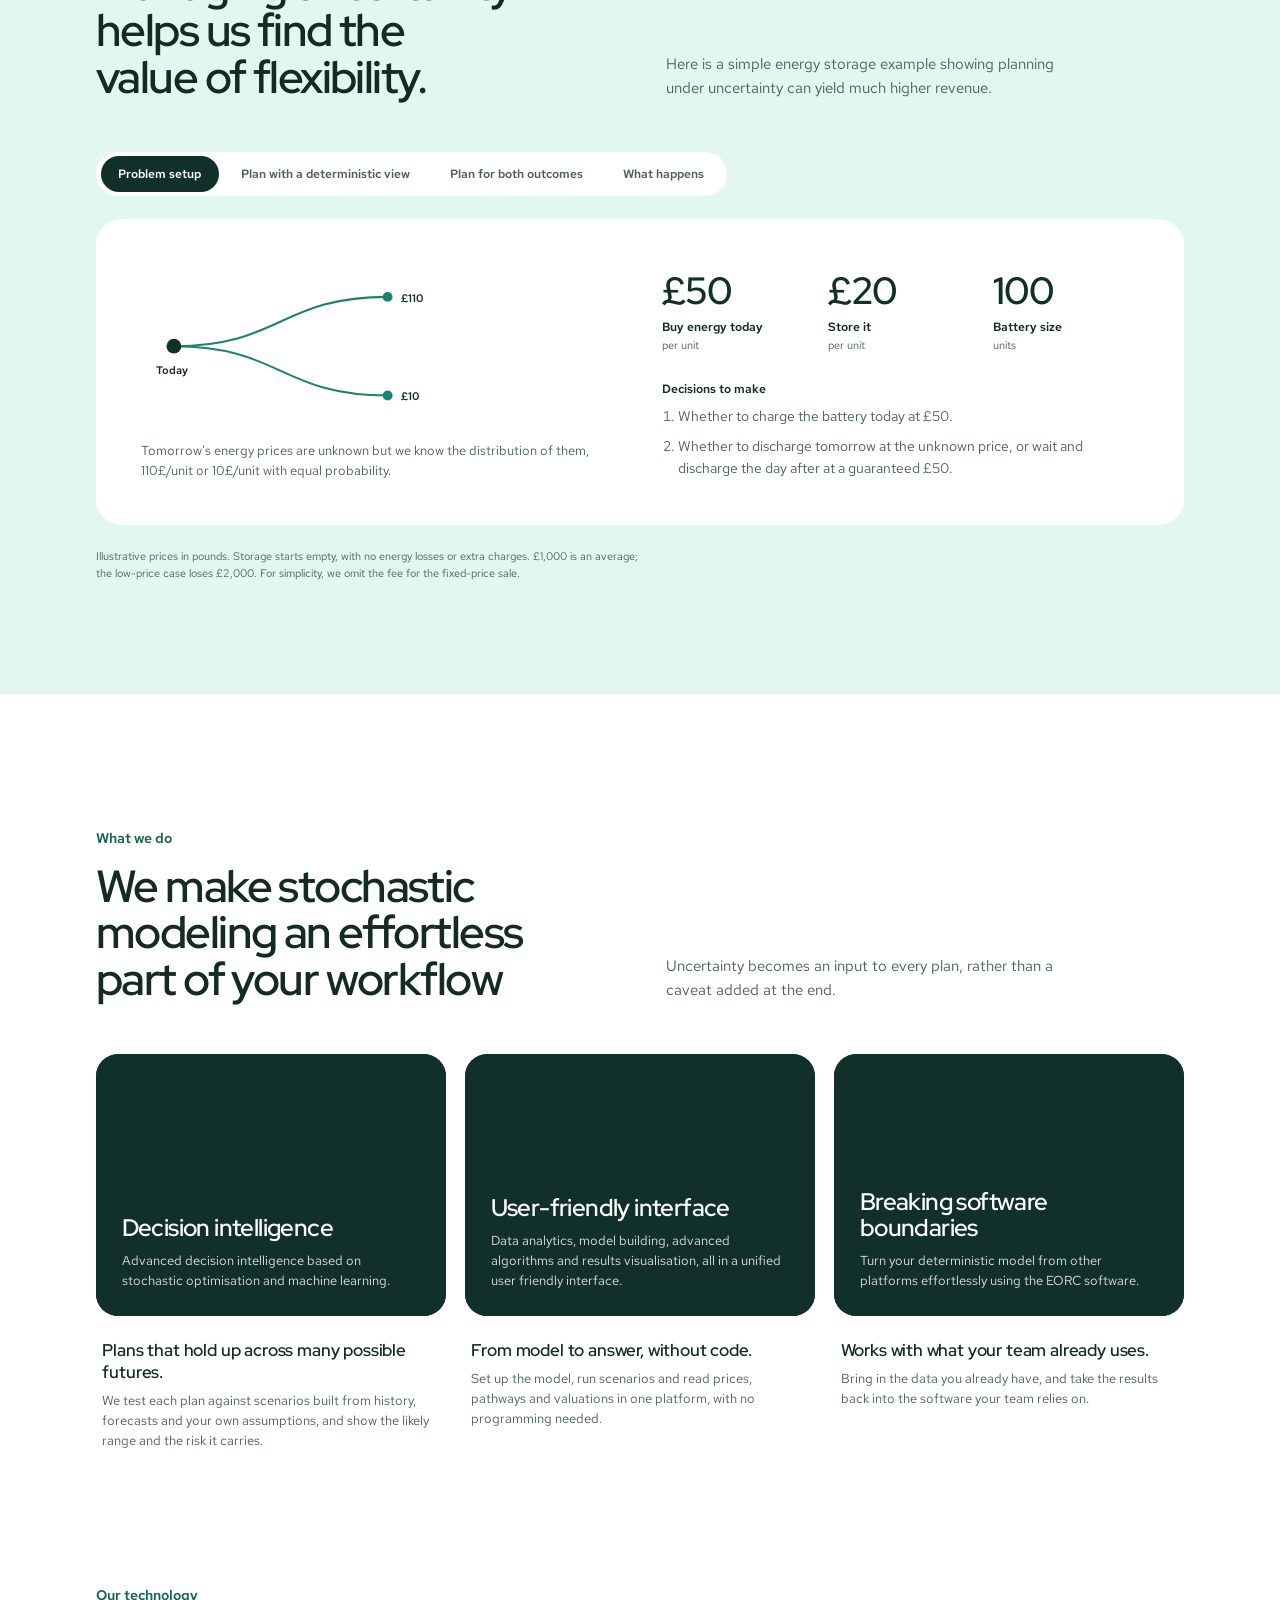
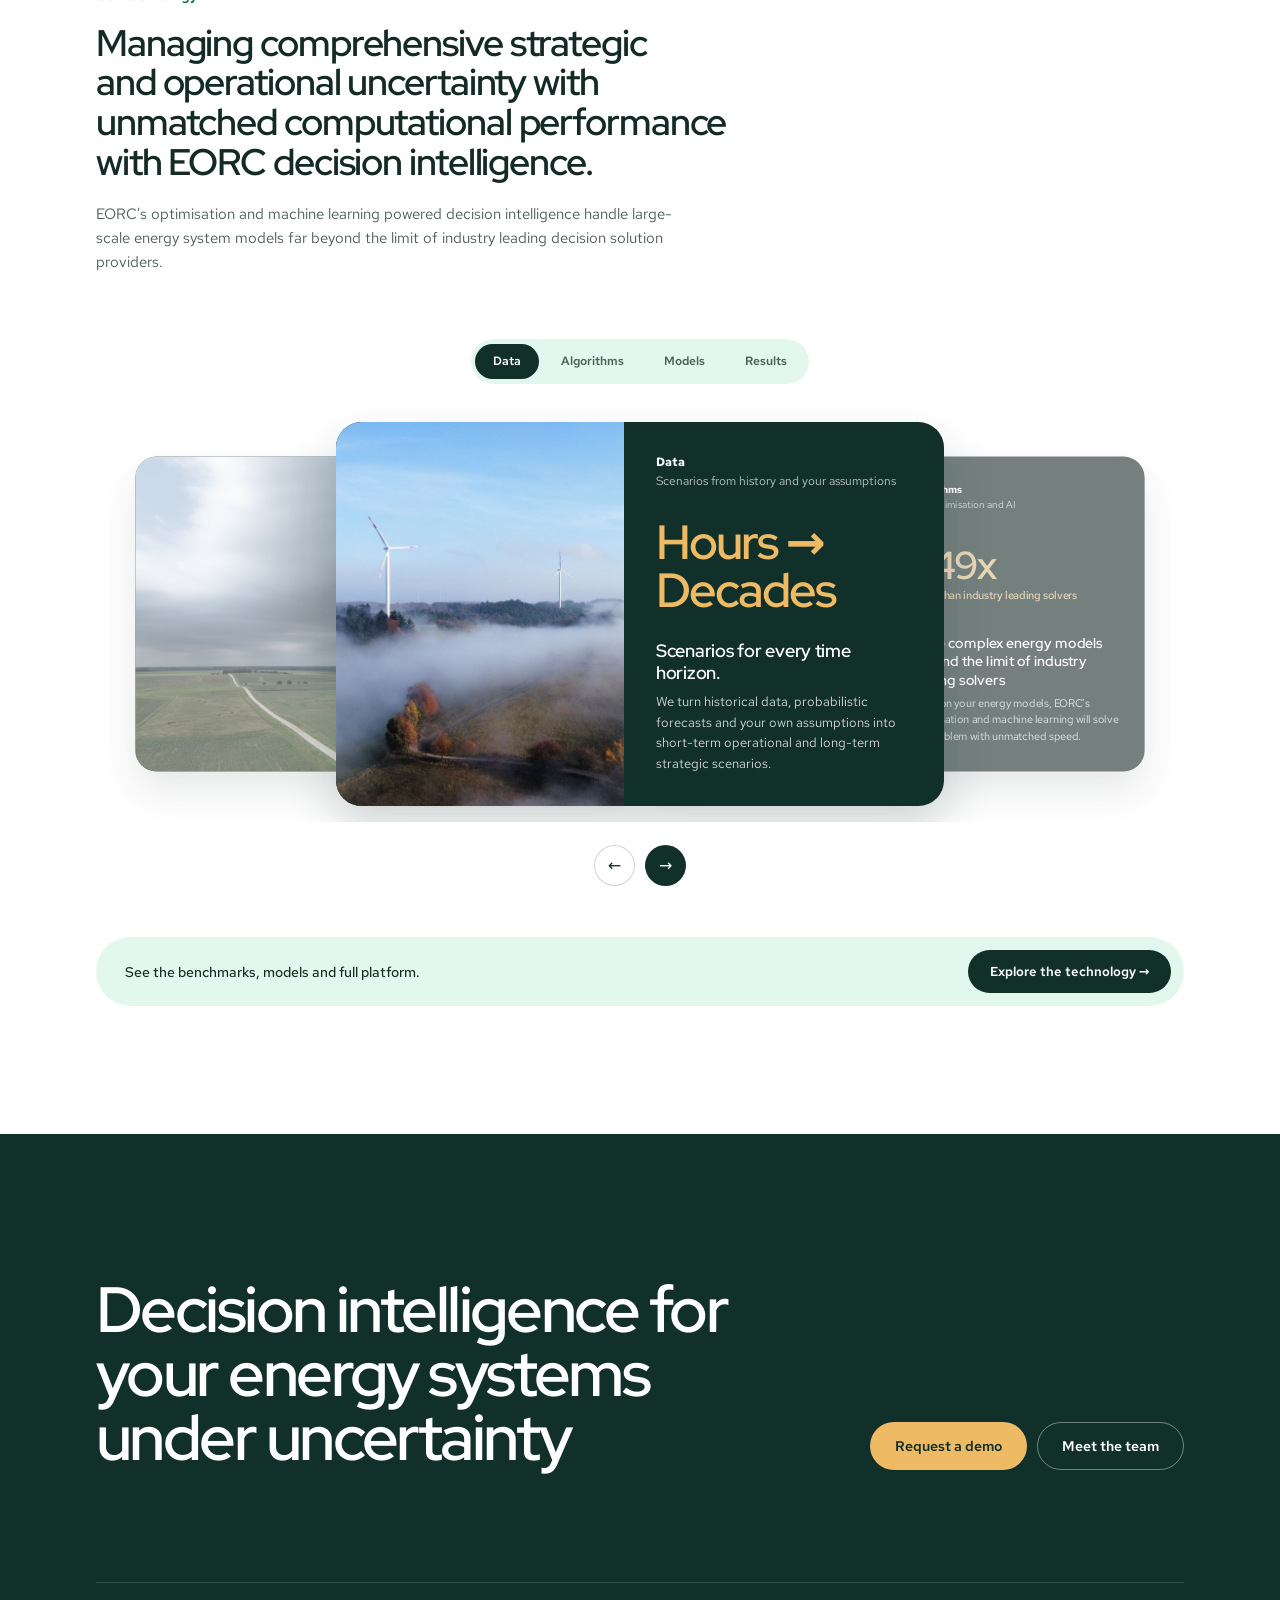
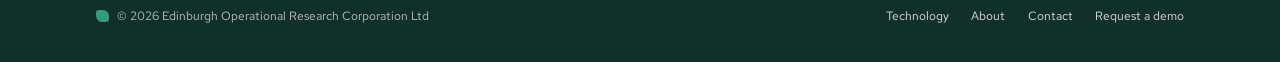
==== commit 01acd8c5: "AI ready part" ====
--- a/index.html
+++ b/index.html
@@ -8,6 +8,8 @@
   <meta name="description"
     content="Decision support for energy planners and asset owners. EORC helps you plan for many possible futures, not just one forecast.">
   <link rel="icon" href="img/cropped-EORC_logo_letter-270x270.png">
+  <link rel="sitemap" type="application/xml" href="sitemap.xml">
+  <link rel="alternate" type="text/markdown" href="index.md">
   <link rel="preconnect" href="https://fonts.googleapis.com">
   <link rel="preconnect" href="https://fonts.gstatic.com" crossorigin>
   <link
--- a/css/styles.css
+++ b/css/styles.css
@@ -74,8 +74,19 @@
   display: none !important;
 }
 
+/* All sizes are in rem, so the root size scales the whole design.
+   The design is drawn at 1920px (1rem = 16px): wider and narrower desktops get a
+   proportional copy, never below 80% so small text stays readable. */
 html {
+  font-size: max(80%, calc(100vw / 120));
   scroll-behavior: smooth;
+}
+
+/* Tablets and phones keep their stacked layout at a slightly smaller fixed scale. */
+@media (max-width: 899px) {
+  html {
+    font-size: 87.5%;
+  }
 }
 
 body {
@@ -118,9 +129,9 @@
 }
 
 .wrap {
-  max-width: 1180px;
+  max-width: 73.75rem;
   margin: 0 auto;
-  padding: 0 24px;
+  padding: 0 1.5rem;
 }
 
 /* Read out to screen readers, never drawn. */
@@ -147,30 +158,30 @@
   left: 0;
   right: 0;
   z-index: 50;
-  backdrop-filter: blur(20px) saturate(1.5);
-  -webkit-backdrop-filter: blur(20px) saturate(1.5);
+  backdrop-filter: blur(1.25rem) saturate(1.5);
+  -webkit-backdrop-filter: blur(1.25rem) saturate(1.5);
   background: rgba(10, 12, 15, 0.72);
   border-bottom: 1px solid rgba(255, 255, 255, 0.07);
 }
 
 .nav {
-  max-width: 1180px;
+  max-width: 73.75rem;
   margin: 0 auto;
-  height: 56px;
+  height: 3.5rem;
   display: flex;
   align-items: center;
-  gap: 28px;
-  padding: 0 24px;
+  gap: 1.75rem;
+  padding: 0 1.5rem;
 }
 
 .brand {
   display: flex;
   align-items: center;
-  gap: 10px;
+  gap: 0.625rem;
   color: var(--paper);
   font-weight: 700;
   letter-spacing: 0.1em;
-  font-size: 15px;
+  font-size: 0.9375rem;
 }
 
 .brand:hover {
@@ -178,10 +189,10 @@
 }
 
 .brand-mark {
-  width: 10px;
-  height: 10px;
+  width: 0.625rem;
+  height: 0.625rem;
   background: var(--accent);
-  border-radius: 3px;
+  border-radius: 0.1875rem;
   display: block;
 }
 
@@ -192,14 +203,14 @@
 .nav-links {
   display: flex;
   align-items: center;
-  gap: 28px;
+  gap: 1.75rem;
   list-style: none;
   margin: 0;
   padding: 0;
 }
 
 .nav-links a {
-  font-size: 13px;
+  font-size: 0.8125rem;
   color: var(--paper-75);
 }
 
@@ -216,8 +227,8 @@
   font-weight: 600;
   color: var(--on-accent);
   background: var(--accent);
-  padding: 8px 16px;
-  border-radius: 980px;
+  padding: 0.5rem 1rem;
+  border-radius: 61.25rem;
 }
 
 .nav-links .nav-cta:hover {
@@ -229,23 +240,23 @@
   display: none;
   background: none;
   border: none;
-  padding: 8px;
+  padding: 0.5rem;
   cursor: pointer;
 }
 
 .nav-toggle span {
   display: block;
-  width: 20px;
+  width: 1.25rem;
   height: 2px;
   background: var(--paper);
-  margin: 4px 0;
+  margin: 0.25rem 0;
   border-radius: 2px;
   transition: transform 0.25s var(--ease), opacity 0.25s var(--ease);
 }
 
 @media (max-width: 760px) {
   .nav {
-    gap: 16px;
+    gap: 1rem;
   }
 
   .nav-toggle {
@@ -255,17 +266,17 @@
   .nav-links {
     display: none;
     position: absolute;
-    top: 56px;
+    top: 3.5rem;
     left: 0;
     right: 0;
     flex-direction: column;
     align-items: flex-start;
     gap: 0;
     background: rgba(10, 12, 15, 0.96);
-    backdrop-filter: blur(20px) saturate(1.5);
-    -webkit-backdrop-filter: blur(20px) saturate(1.5);
+    backdrop-filter: blur(1.25rem) saturate(1.5);
+    -webkit-backdrop-filter: blur(1.25rem) saturate(1.5);
     border-bottom: 1px solid rgba(255, 255, 255, 0.07);
-    padding: 8px 0 16px;
+    padding: 0.5rem 0 1rem;
   }
 
   .nav-links.open {
@@ -278,18 +289,18 @@
 
   .nav-links a {
     display: block;
-    padding: 12px 24px;
-    font-size: 15px;
+    padding: 0.75rem 1.5rem;
+    font-size: 0.9375rem;
   }
 
   .nav-links .nav-cta {
-    margin: 8px 24px 0;
+    margin: 0.5rem 1.5rem 0;
     display: inline-block;
-    padding: 10px 18px;
+    padding: 0.625rem 1.125rem;
   }
 
   .nav-toggle[aria-expanded="true"] span:nth-child(1) {
-    transform: translateY(6px) rotate(45deg);
+    transform: translateY(0.375rem) rotate(45deg);
   }
 
   .nav-toggle[aria-expanded="true"] span:nth-child(2) {
@@ -297,7 +308,7 @@
   }
 
   .nav-toggle[aria-expanded="true"] span:nth-child(3) {
-    transform: translateY(-6px) rotate(-45deg);
+    transform: translateY(-0.375rem) rotate(-45deg);
   }
 }
 
@@ -307,10 +318,10 @@
 
 .btn {
   display: inline-block;
-  padding: 15px 30px;
-  border-radius: 980px;
+  padding: 0.9375rem 1.875rem;
+  border-radius: 61.25rem;
   font-weight: 600;
-  font-size: 16px;
+  font-size: 1rem;
   border: none;
   cursor: pointer;
 }
@@ -319,7 +330,7 @@
    line instead of starting a new one mid-phrase. */
 
 .role-name {
-  font-size: 20px;
+  font-size: 1.25rem;
   font-weight: 600;
   color: rgba(242, 244, 246, 0.55);
   transition: color 0.2s var(--ease);
@@ -328,30 +339,30 @@
 .role-panel {
   display: grid;
   grid-template-columns: minmax(0, 0.85fr) minmax(0, 1.15fr);
-  gap: 24px 48px;
+  gap: 1.5rem 3rem;
   align-items: start;
 }
 
 /* only reachable without JavaScript, when all three panels are stacked */
 
 .role-panel+.role-panel {
-  margin-top: 40px;
+  margin-top: 2.5rem;
 }
 
 .role-panel h2 {
-  font-size: clamp(28px, 3vw, 38px);
+  font-size: clamp(1.75rem, 3vw, 2.375rem);
   line-height: 1.06;
   letter-spacing: -0.028em;
   font-weight: 650;
   color: var(--paper);
-  max-width: 520px;
+  max-width: 32.5rem;
   text-wrap: balance;
 }
 
 .role-panel ul {
   display: flex;
   flex-direction: column;
-  gap: 14px;
+  gap: 0.875rem;
   margin: 0;
   padding: 0;
   list-style: none;
@@ -359,9 +370,9 @@
 
 .role-panel li {
   display: flex;
-  gap: 14px;
+  gap: 0.875rem;
   align-items: flex-start;
-  font-size: 16px;
+  font-size: 1rem;
   line-height: 1.5;
   color: rgba(242, 244, 246, 0.7);
   text-wrap: pretty;
@@ -369,16 +380,16 @@
 
 .role-panel li::before {
   content: "";
-  width: 8px;
-  height: 8px;
+  width: 0.5rem;
+  height: 0.5rem;
   background: var(--accent);
   border-radius: 2px;
-  margin-top: 9px;
+  margin-top: 0.5625rem;
   flex: none;
 }
 
 .role-panel .btn {
-  margin-top: 28px;
+  margin-top: 1.75rem;
 }
 
 /* With JS, all panels share one grid cell so the area is always as tall as the
@@ -399,21 +410,21 @@
 .card {
   background: var(--card-bg);
   border: 1px solid var(--card-border);
-  border-radius: 24px;
-  padding: 30px 28px;
+  border-radius: 1.5rem;
+  padding: 1.875rem 1.75rem;
   box-shadow: var(--card-shadow);
 }
 
 .card h3 {
-  font-size: 19px;
+  font-size: 1.1875rem;
   font-weight: 650;
   letter-spacing: -0.01em;
-  margin: 14px 0 8px;
+  margin: 0.875rem 0 0.5rem;
   color: var(--ink);
 }
 
 .card p {
-  font-size: 15px;
+  font-size: 0.9375rem;
   line-height: 1.55;
   color: var(--ink-soft);
 }
@@ -425,12 +436,12 @@
 .field {
   display: flex;
   flex-direction: column;
-  gap: 8px;
+  gap: 0.5rem;
 }
 
 .field label {
   font-family: var(--font-mono);
-  font-size: 11px;
+  font-size: 0.6875rem;
   letter-spacing: 0.14em;
   text-transform: uppercase;
   color: var(--ink-soft);
@@ -440,9 +451,9 @@
 .field textarea {
   width: 100%;
   border: 1px solid rgba(22, 25, 29, 0.14);
-  border-radius: 12px;
-  padding: 14px 16px;
-  font-size: 15px;
+  border-radius: 0.75rem;
+  padding: 0.875rem 1rem;
+  font-size: 0.9375rem;
   color: var(--ink);
   background: #fbfcfd;
   outline: none;
@@ -459,7 +470,7 @@
 }
 
 .form-status {
-  font-size: 14px;
+  font-size: 0.875rem;
   color: var(--ink-soft);
   display: none;
   width: 100%;
@@ -483,11 +494,11 @@
 
 .site-footer {
   border-top: 1px solid rgba(255, 255, 255, 0.08);
-  padding-top: 32px;
+  padding-top: 2rem;
   display: flex;
   align-items: center;
   justify-content: space-between;
-  gap: 20px;
+  gap: 1.25rem;
   flex-wrap: wrap;
   text-align: left;
 }
@@ -495,30 +506,30 @@
 .site-footer .footer-brand {
   display: flex;
   align-items: center;
-  gap: 10px;
+  gap: 0.625rem;
 }
 
 .site-footer .footer-mark {
-  width: 8px;
-  height: 8px;
+  width: 0.5rem;
+  height: 0.5rem;
   background: var(--accent);
   border-radius: 2px;
   display: block;
 }
 
 .site-footer .copyright {
-  font-size: 13px;
+  font-size: 0.8125rem;
   color: var(--paper-50);
 }
 
 .site-footer .footer-links {
   display: flex;
-  gap: 22px;
+  gap: 1.375rem;
   flex-wrap: wrap;
 }
 
 .site-footer .footer-links a {
-  font-size: 13px;
+  font-size: 0.8125rem;
   color: rgba(242, 244, 246, 0.7);
 }
 
@@ -535,31 +546,31 @@
 .figure-panel {
   background: rgba(255, 255, 255, 0.04);
   border: 1px solid rgba(255, 255, 255, 0.1);
-  border-radius: 26px;
-  padding: 24px;
+  border-radius: 1.625rem;
+  padding: 1.5rem;
 }
 
 .figure-panel-light {
   background: var(--card-bg);
   border: 1px solid rgba(22, 25, 29, 0.08);
-  border-radius: 24px;
-  padding: 26px;
-  box-shadow: 0 20px 50px rgba(16, 24, 40, 0.08);
+  border-radius: 1.5rem;
+  padding: 1.625rem;
+  box-shadow: 0 1.25rem 3.125rem rgba(16, 24, 40, 0.08);
 }
 
 /* Dark network frame sitting inside a light section. */
 
 .figure-panel-dark {
   background: var(--bg-dark);
-  border-radius: 26px;
-  padding: 22px;
-  box-shadow: 0 26px 60px rgba(16, 24, 40, 0.16);
+  border-radius: 1.625rem;
+  padding: 1.375rem;
+  box-shadow: 0 1.625rem 3.75rem rgba(16, 24, 40, 0.16);
 }
 
 .figure-svg {
   width: 100%;
   display: block;
-  margin-top: 16px;
+  margin-top: 1rem;
 }
 
 .figure-svg.auto-h {
@@ -574,16 +585,16 @@
   display: flex;
   justify-content: space-between;
   align-items: flex-end;
-  gap: 16px;
+  gap: 1rem;
   flex-wrap: wrap;
   border-top: 1px solid rgba(255, 255, 255, 0.1);
-  margin-top: 8px;
-  padding-top: 14px;
+  margin-top: 0.5rem;
+  padding-top: 0.875rem;
 }
 
 .figure-caption {
   font-family: var(--font-mono);
-  font-size: 10.5px;
+  font-size: 0.6563rem;
   letter-spacing: 0.1em;
   text-transform: uppercase;
   color: rgba(242, 244, 246, 0.45);
@@ -594,27 +605,27 @@
 }
 
 .figure-foot .horizon-title {
-  font-size: 15px;
+  font-size: 0.9375rem;
   font-weight: 600;
   color: var(--paper);
 }
 
 .figure-foot .horizon-body {
-  font-size: 14px;
+  font-size: 0.875rem;
   line-height: 1.5;
   color: rgba(242, 244, 246, 0.6);
-  margin-top: 4px;
-  max-width: 520px;
+  margin-top: 0.25rem;
+  max-width: 32.5rem;
 }
 
 /* Segmented tab control. */
 
 .seg {
   display: flex;
-  gap: 6px;
-  padding: 5px;
+  gap: 0.375rem;
+  padding: 0.3125rem;
   background: rgba(255, 255, 255, 0.05);
-  border-radius: 999px;
+  border-radius: 62.4375rem;
   width: fit-content;
   flex-wrap: wrap;
 }
@@ -622,10 +633,10 @@
 .seg button {
   border: 0;
   cursor: pointer;
-  font-size: 12.5px;
+  font-size: 0.7813rem;
   font-weight: 600;
-  padding: 8px 18px;
-  border-radius: 999px;
+  padding: 0.5rem 1.125rem;
+  border-radius: 62.4375rem;
   background: transparent;
   color: var(--paper-62);
   transition: background 0.3s var(--ease), color 0.3s var(--ease);
@@ -644,7 +655,7 @@
 
 .filter-row {
   display: flex;
-  gap: 8px;
+  gap: 0.5rem;
   flex-wrap: wrap;
 }
 
@@ -654,12 +665,12 @@
   background: transparent;
   color: var(--paper-62);
   font-family: var(--font-mono);
-  font-size: 11px;
+  font-size: 0.6875rem;
   font-weight: 500;
   letter-spacing: 0.1em;
   text-transform: uppercase;
-  padding: 7px 13px;
-  border-radius: 999px;
+  padding: 0.4375rem 0.8125rem;
+  border-radius: 62.4375rem;
   transition: background 0.25s var(--ease), color 0.25s var(--ease), border-color 0.25s var(--ease);
 }
 
@@ -709,33 +720,33 @@
    ========================================================================== */
 
 .bars {
-  --label-w: 140px;
+  --label-w: 8.75rem;
   --grid: rgba(22, 25, 29, 0.08);
-  margin: 22px 0 0;
-  font-size: 14px;
+  margin: 1.375rem 0 0;
+  font-size: 0.875rem;
   color: var(--ink-mid);
 }
 
 .bars-legend {
   display: flex;
   flex-wrap: wrap;
-  gap: 8px 20px;
-  font-size: 13px;
-  color: var(--ink-soft);
-  margin-bottom: 14px;
+  gap: 0.5rem 1.25rem;
+  font-size: 0.8125rem;
+  color: var(--ink-soft);
+  margin-bottom: 0.875rem;
 }
 
 .bars-legend span {
   display: inline-flex;
   align-items: center;
-  gap: 8px;
+  gap: 0.5rem;
 }
 
 .bars-legend span::before {
   content: "";
-  width: 11px;
-  height: 11px;
-  border-radius: 3px;
+  width: 0.6875rem;
+  height: 0.6875rem;
+  border-radius: 0.1875rem;
   background: var(--swatch);
 }
 
@@ -743,7 +754,7 @@
 .bars-axis {
   display: grid;
   grid-template-columns: var(--label-w) minmax(0, 1fr);
-  column-gap: 14px;
+  column-gap: 0.875rem;
 }
 
 .bars-axis>* {
@@ -763,16 +774,16 @@
   display: flex;
   flex-direction: column;
   justify-content: center;
-  gap: 6px;
-  min-height: 60px;
-  padding: 10px 0;
+  gap: 0.375rem;
+  min-height: 3.75rem;
+  padding: 0.625rem 0;
   border-left: 1px solid var(--ink);
   background: linear-gradient(to right, transparent calc(100% - 1px), var(--grid) calc(100% - 1px)) 0 0 / 25% 100%;
 }
 
 .bars-note {
-  padding-left: 12px;
-  font-size: 13px;
+  padding-left: 0.75rem;
+  font-size: 0.8125rem;
   line-height: 1.4;
   color: var(--ink-soft);
 }
@@ -780,7 +791,7 @@
 .bar-line {
   display: flex;
   align-items: center;
-  gap: 8px;
+  gap: 0.5rem;
 }
 
 .bar {
@@ -789,9 +800,9 @@
   align-items: center;
   justify-content: flex-end;
   width: calc(var(--v) / var(--max) * 100%);
-  min-width: 3px;
-  height: 24px;
-  border-radius: 0 6px 6px 0;
+  min-width: 0.1875rem;
+  height: 1.5rem;
+  border-radius: 0 0.375rem 0.375rem 0;
   background: var(--series-a);
 }
 
@@ -800,9 +811,9 @@
 }
 
 .bar-value {
-  padding: 0 10px;
+  padding: 0 0.625rem;
   font-family: var(--font-mono);
-  font-size: 11.5px;
+  font-size: 0.7188rem;
   white-space: nowrap;
   color: #ffffff;
 }
@@ -814,24 +825,24 @@
 
 .bars-ticks {
   position: relative;
-  height: 24px;
+  height: 1.5rem;
   font-family: var(--font-mono);
-  font-size: 11px;
+  font-size: 0.6875rem;
   color: var(--ink-soft);
 }
 
 .bars-ticks span {
   position: absolute;
-  top: 7px;
+  top: 0.4375rem;
   left: calc(var(--at) * 100%);
   transform: translateX(-50%);
   white-space: nowrap;
 }
 
 .bars-unit {
-  margin-top: 4px;
+  margin-top: 0.25rem;
   text-align: center;
-  font-size: 13px;
+  font-size: 0.8125rem;
   color: var(--ink-soft);
 }
 
@@ -842,9 +853,9 @@
 
 .bars-takeaway {
   display: block;
-  max-width: 460px;
-  margin: 22px auto 0;
-  font-size: 16px;
+  max-width: 28.75rem;
+  margin: 1.375rem auto 0;
+  font-size: 1rem;
   line-height: 1.5;
   color: var(--ink-soft);
   text-wrap: balance;
@@ -858,10 +869,10 @@
 
 .bars-footnote {
   display: block;
-  margin-top: 18px;
-  padding-top: 16px;
+  margin-top: 1.125rem;
+  padding-top: 1rem;
   border-top: 1px solid rgba(22, 25, 29, 0.08);
-  font-size: 15px;
+  font-size: 0.9375rem;
   line-height: 1.5;
   color: var(--ink-soft);
   text-wrap: balance;
@@ -899,7 +910,7 @@
 
 @media (max-width: 560px) {
   .bars {
-    --label-w: 96px;
+    --label-w: 6rem;
   }
 
   .bars-ticks .minor {
@@ -914,7 +925,7 @@
 
 .workflow {
   display: grid;
-  grid-template-columns: minmax(0, 1fr) 32px minmax(0, 2.1fr) 32px minmax(0, 1fr);
+  grid-template-columns: minmax(0, 1fr) 2rem minmax(0, 2.1fr) 2rem minmax(0, 1fr);
   text-align: center;
 }
 
@@ -932,12 +943,12 @@
 @media (max-width: 560px) {
   .figure-panel,
 .figure-panel-light {
-    padding: 18px;
+    padding: 1.125rem;
   }
 
   .seg button {
-    padding: 8px 13px;
-    font-size: 12px;
+    padding: 0.5rem 0.8125rem;
+    font-size: 0.75rem;
   }
 }
 
@@ -947,16 +958,16 @@
    ========================================================================== */
 
 .why {
-  padding: 130px 24px;
+  padding: 8.125rem 1.5rem;
 }
 
 /* Scenario tree */
 
 .tree {
   margin: 0;
-  padding: 24px 24px 18px;
+  padding: 1.5rem 1.5rem 1.125rem;
   border: 1px solid rgba(255, 255, 255, 0.12);
-  border-radius: 20px;
+  border-radius: 1.25rem;
   background: rgba(255, 255, 255, 0.03);
 }
 
@@ -969,18 +980,18 @@
 /* Example: sized to fit one screen; detail sits in the step tabs. */
 
 .example {
-  padding: 72px 24px 64px;
+  padding: 4.5rem 1.5rem 4rem;
 }
 
 /* Price banner: the two possible prices tomorrow. */
 
 @media (max-width: 560px) {
   .why {
-    padding: 96px 24px;
+    padding: 6rem 1.5rem;
   }
 
   .tree {
-    padding: 16px 12px 14px;
+    padding: 1rem 0.75rem 0.875rem;
   }
 }
 
@@ -1014,17 +1025,17 @@
 .tech-stage {
   display: flex;
   flex-direction: column;
-  gap: 8px;
-  padding: 18px 14px;
+  gap: 0.5rem;
+  padding: 1.125rem 0.875rem;
   border: 1px solid;
-  border-radius: 14px;
+  border-radius: 0.875rem;
   opacity: 0.45;
   transition: opacity 0.35s, box-shadow 0.35s;
 }
 
 .tech-stage.is-active {
   opacity: 1;
-  box-shadow: 0 12px 28px rgba(16, 24, 40, 0.12);
+  box-shadow: 0 0.75rem 1.75rem rgba(16, 24, 40, 0.12);
 }
 
 /* "549x" keeps the headline-number size; the words after it become a caption. */
@@ -1038,7 +1049,7 @@
 /* ---------- hero ---------- */
 
 .path {
-  margin-top: 88px;
+  margin-top: 5.5rem;
 }
 
 /* Step headings are full sentences, so give them the wider column. */
@@ -1046,16 +1057,16 @@
 .tag-row {
   display: flex;
   flex-wrap: wrap;
-  gap: 10px;
-  margin-top: 20px;
+  gap: 0.625rem;
+  margin-top: 1.25rem;
 }
 
 .tag-row span {
-  padding: 6px 12px;
+  padding: 0.375rem 0.75rem;
   border: 1px solid rgba(255, 255, 255, 0.18);
-  border-radius: 999px;
+  border-radius: 62.4375rem;
   font-family: var(--font-mono);
-  font-size: 13px;
+  font-size: 0.8125rem;
   color: var(--paper-75);
 }
 
@@ -1065,15 +1076,15 @@
   display: flex;
   justify-content: space-between;
   align-items: baseline;
-  gap: 12px;
+  gap: 0.75rem;
   flex-wrap: wrap;
-  padding-bottom: 14px;
+  padding-bottom: 0.875rem;
   border-bottom: 1px solid rgba(22, 25, 29, 0.08);
 }
 
 .inputs-label {
   font-family: var(--font-mono);
-  font-size: 11px;
+  font-size: 0.6875rem;
   letter-spacing: 0.16em;
   text-transform: uppercase;
   color: var(--accent-deep);
@@ -1086,21 +1097,21 @@
 
 .input-row {
   display: grid;
-  grid-template-columns: minmax(0, 1fr) minmax(90px, 140px) auto;
-  gap: 18px;
+  grid-template-columns: minmax(0, 1fr) minmax(5.625rem, 8.75rem) auto;
+  gap: 1.125rem;
   align-items: center;
-  padding: 16px 0;
+  padding: 1rem 0;
   border-bottom: 1px solid rgba(22, 25, 29, 0.06);
 }
 
 .input-name {
-  font-size: 15px;
+  font-size: 0.9375rem;
   font-weight: 600;
   color: var(--ink);
 }
 
 .input-source {
-  font-size: 13px;
+  font-size: 0.8125rem;
   line-height: 1.45;
   color: var(--ink-soft);
   margin-top: 2px;
@@ -1108,7 +1119,7 @@
 
 .input-row svg {
   width: 100%;
-  height: 32px;
+  height: 2rem;
   display: block;
 }
 
@@ -1122,7 +1133,7 @@
 
 .input-res {
   font-family: var(--font-mono);
-  font-size: 11px;
+  font-size: 0.6875rem;
   letter-spacing: 0.08em;
   text-transform: uppercase;
   color: var(--ink-soft);
@@ -1130,28 +1141,28 @@
 }
 
 .inputs-note {
-  margin-top: 14px;
+  margin-top: 0.875rem;
 }
 
 /* ---------- 04 benchmark cards on dark ---------- */
 
 .bench-grid {
   display: grid;
-  grid-template-columns: repeat(auto-fit, minmax(min(380px, 100%), 1fr));
-  gap: 18px;
-  margin-top: 64px;
+  grid-template-columns: repeat(auto-fit, minmax(min(23.75rem, 100%), 1fr));
+  gap: 1.125rem;
+  margin-top: 4rem;
 }
 
 .bench-card {
   background: rgba(255, 255, 255, 0.04);
   border: 1px solid rgba(255, 255, 255, 0.1);
-  border-radius: 24px;
-  padding: 28px;
+  border-radius: 1.5rem;
+  padding: 1.75rem;
 }
 
 .bench-label {
   font-family: var(--font-mono);
-  font-size: 12px;
+  font-size: 0.75rem;
   letter-spacing: 0.12em;
   text-transform: uppercase;
   color: var(--paper-62);
@@ -1188,33 +1199,33 @@
 /* ---------- 05 results ---------- */
 
 .fan-panel {
-  margin-top: 56px;
+  margin-top: 3.5rem;
 }
 
 .fan-head {
   display: flex;
   justify-content: space-between;
   align-items: baseline;
-  gap: 12px 24px;
+  gap: 0.75rem 1.5rem;
   flex-wrap: wrap;
 }
 
 .fan-legend {
   display: flex;
   flex-wrap: wrap;
-  gap: 8px 20px;
-  font-size: 13px;
+  gap: 0.5rem 1.25rem;
+  font-size: 0.8125rem;
   color: var(--ink-soft);
 }
 
 .fan-legend span {
   display: inline-flex;
   align-items: center;
-  gap: 8px;
+  gap: 0.5rem;
 }
 
 .swatch-line {
-  width: 24px;
+  width: 1.5rem;
   border-top: 2px solid var(--accent-deep);
 }
 
@@ -1223,9 +1234,9 @@
 }
 
 .swatch-box {
-  width: 14px;
-  height: 11px;
-  border-radius: 3px;
+  width: 0.875rem;
+  height: 0.6875rem;
+  border-radius: 0.1875rem;
   background: oklch(0.78 0.14 170 / 0.15);
 }
 
@@ -1234,58 +1245,58 @@
 }
 
 .fan-panel .figure-svg {
-  margin-top: 18px;
+  margin-top: 1.125rem;
 }
 
 .fan-axis {
   display: flex;
   justify-content: space-between;
   font-family: var(--font-mono);
-  font-size: 10.5px;
+  font-size: 0.6563rem;
   letter-spacing: 0.1em;
   text-transform: uppercase;
   color: var(--ink-soft);
   border-top: 1px solid rgba(22, 25, 29, 0.08);
-  margin-top: 8px;
-  padding-top: 12px;
+  margin-top: 0.5rem;
+  padding-top: 0.75rem;
 }
 
 .output-grid {
   display: grid;
-  grid-template-columns: repeat(auto-fit, minmax(min(240px, 100%), 1fr));
-  margin-top: 24px;
+  grid-template-columns: repeat(auto-fit, minmax(min(15rem, 100%), 1fr));
+  margin-top: 1.5rem;
   border: 1px solid rgba(22, 25, 29, 0.1);
-  border-radius: 24px;
+  border-radius: 1.5rem;
   overflow: hidden;
   background: var(--card-bg);
 }
 
 .output {
-  padding: 30px 28px 32px;
+  padding: 1.875rem 1.75rem 2rem;
   display: flex;
   flex-direction: column;
-  gap: 12px;
+  gap: 0.75rem;
   border-left: 1px solid rgba(22, 25, 29, 0.08);
   margin-left: -1px;
 }
 
 .output-mark {
-  width: 10px;
-  height: 10px;
-  border-radius: 3px;
+  width: 0.625rem;
+  height: 0.625rem;
+  border-radius: 0.1875rem;
   border: 1.5px solid var(--accent-mid);
 }
 
 .output h3 {
-  font-size: 19px;
+  font-size: 1.1875rem;
   font-weight: 650;
   letter-spacing: -0.01em;
   color: var(--ink);
-  margin: 4px 0 0;
+  margin: 0.25rem 0 0;
 }
 
 .output p {
-  font-size: 15px;
+  font-size: 0.9375rem;
   line-height: 1.55;
   color: var(--ink-soft);
   margin: 0;
@@ -1296,7 +1307,7 @@
 @media (max-width: 560px) {
   .input-row {
     grid-template-columns: minmax(0, 1fr) auto;
-    gap: 10px 18px;
+    gap: 0.625rem 1.125rem;
   }
 
   .input-row>div {
@@ -1312,9 +1323,9 @@
 
 .intent-label {
   font-family: var(--font-mono);
-  font-size: 11px;
+  font-size: 0.6875rem;
   letter-spacing: 0.16em;
   text-transform: uppercase;
   color: var(--paper-50);
-  margin-bottom: 12px;
-}
+  margin-bottom: 0.75rem;
+}
--- a/css/v5.css
+++ b/css/v5.css
@@ -42,7 +42,7 @@
 
 .v5 :focus-visible {
   outline: 2px solid var(--v5-teal);
-  outline-offset: 3px;
+  outline-offset: 0.1875rem;
 }
 
 /* ---------- Header and footer (shared markup, v5 look) ---------- */
@@ -51,39 +51,39 @@
   position: sticky;
   background: rgba(18, 48, 42, 0.55);
   border-bottom: 0;
-  backdrop-filter: blur(16px);
-  -webkit-backdrop-filter: blur(16px);
+  backdrop-filter: blur(1rem);
+  -webkit-backdrop-filter: blur(1rem);
 }
 
 .v5 .nav {
-  max-width: 1360px;
-  height: 70px;
-  padding: 0 40px;
-  gap: 36px;
+  max-width: 85rem;
+  height: 4.375rem;
+  padding: 0 2.5rem;
+  gap: 2.25rem;
 }
 
 .v5 .brand {
-  gap: 10px;
+  gap: 0.625rem;
   color: #fff;
   font-family: var(--v5-display);
-  font-size: 22px;
+  font-size: 1.375rem;
   letter-spacing: 0;
 }
 
 .v5 .brand-mark {
-  width: 22px;
-  height: 22px;
-  border-radius: 6px 50% 6px 50%;
+  width: 1.375rem;
+  height: 1.375rem;
+  border-radius: 0.375rem 50% 0.375rem 50%;
   background: oklch(0.62 0.1 172);
 }
 
 .v5 .nav-links {
-  gap: 36px;
+  gap: 2.25rem;
 }
 
 .v5 .nav-links a {
   color: #fff;
-  font-size: 16px;
+  font-size: 1rem;
   font-weight: 500;
   white-space: nowrap;
 }
@@ -91,8 +91,8 @@
 .v5 .nav-links .nav-cta {
   background: #fff;
   color: var(--v5-green);
-  padding: 12px 22px;
-  border-radius: 999px;
+  padding: 0.75rem 1.375rem;
+  border-radius: 62.4375rem;
 }
 
 .v5 .nav-links .nav-cta:hover {
@@ -102,41 +102,45 @@
 
 @media (max-width: 760px) {
   .v5 .nav {
-    padding: 0 20px;
+    padding: 0 1.25rem;
   }
 
   .v5 .nav-links {
-    top: 70px;
+    top: 4.375rem;
     background: rgba(18, 48, 42, 0.96);
     border-bottom: 0;
   }
+
+  .v5 .site-footer {
+    margin-top: 5rem;
+  }
 }
 
 .v5 .site-footer {
-  margin-top: 140px;
-  padding-top: 32px;
+  margin-top: 8.75rem;
+  padding-top: 2rem;
   border-top: 1px solid rgba(255, 255, 255, 0.14);
-  font-size: 15px;
+  font-size: 0.9375rem;
 }
 
 .v5 .site-footer .footer-mark {
-  width: 16px;
-  height: 16px;
-  border-radius: 4px 50% 4px 50%;
+  width: 1rem;
+  height: 1rem;
+  border-radius: 0.25rem 50% 0.25rem 50%;
   background: oklch(0.62 0.1 172);
 }
 
 .v5 .site-footer .copyright {
-  font-size: 15px;
+  font-size: 0.9375rem;
   color: rgba(255, 255, 255, 0.7);
 }
 
 .v5 .site-footer .footer-links {
-  gap: 12px 28px;
+  gap: 0.75rem 1.75rem;
 }
 
 .v5 .site-footer .footer-links a {
-  font-size: 15px;
+  font-size: 0.9375rem;
   color: rgba(255, 255, 255, 0.85);
   white-space: nowrap;
 }
@@ -144,12 +148,12 @@
 /* ---------- Shared building blocks ---------- */
 
 .v5-wrap {
-  max-width: 1360px;
+  max-width: 85rem;
   margin: 0 auto;
 }
 
 .v5-section {
-  padding: 168px 40px 0;
+  padding: 10.5rem 2.5rem 0;
 }
 
 .v5-photo {
@@ -165,13 +169,13 @@
 }
 
 .v5-eyebrow {
-  font-size: 17px;
+  font-size: 1.0625rem;
   font-weight: 600;
   color: var(--v5-teal);
 }
 
 .v5-kicker {
-  font-size: 15px;
+  font-size: 0.9375rem;
   color: var(--v5-soft);
 }
 
@@ -186,52 +190,52 @@
 }
 
 .v5-display {
-  font-size: clamp(38px, 5vw, 72px);
+  font-size: clamp(2.375rem, 5vw, 4.5rem);
   line-height: 1.02;
   letter-spacing: -0.04em;
 }
 
 .v5-title {
-  font-size: clamp(34px, 4vw, 56px);
+  font-size: clamp(2.125rem, 4vw, 3.5rem);
   line-height: 1.04;
   letter-spacing: -0.035em;
 }
 
 .v5-title--long {
-  max-width: 1000px;
-  font-size: clamp(30px, 3.4vw, 46px);
+  max-width: 62.5rem;
+  font-size: clamp(1.875rem, 3.4vw, 2.875rem);
   line-height: 1.08;
   letter-spacing: -0.03em;
 }
 
 .v5-h3 {
-  font-size: clamp(32px, 3.4vw, 48px);
+  font-size: clamp(2rem, 3.4vw, 3rem);
   line-height: 1.05;
   letter-spacing: -0.03em;
 }
 
 .v5-body {
-  font-size: 18px;
+  font-size: 1.125rem;
   line-height: 1.65;
   color: var(--v5-soft);
 }
 
 .v5-head {
   display: grid;
-  grid-template-columns: repeat(auto-fit, minmax(min(100%, 460px), 1fr));
-  gap: 24px 64px;
+  grid-template-columns: repeat(auto-fit, minmax(min(100%, 28.75rem), 1fr));
+  gap: 1.5rem 4rem;
   align-items: end;
 }
 
 .v5-head>div {
   display: flex;
   flex-direction: column;
-  gap: 20px;
+  gap: 1.25rem;
 }
 
 .v5-head-note {
-  max-width: 520px;
-  font-size: 19px;
+  max-width: 32.5rem;
+  font-size: 1.1875rem;
   line-height: 1.6;
   color: var(--v5-soft);
 }
@@ -239,17 +243,17 @@
 .v5-btn {
   display: inline-block;
   align-self: flex-start;
-  padding: 14px 24px;
+  padding: 0.875rem 1.5rem;
   border: 1.5px solid transparent;
-  border-radius: 999px;
-  font-size: 16px;
+  border-radius: 62.4375rem;
+  font-size: 1rem;
   font-weight: 600;
   white-space: nowrap;
 }
 
 .v5-btn--lg {
-  padding: 17px 30px;
-  font-size: 17px;
+  padding: 1.0625rem 1.875rem;
+  font-size: 1.0625rem;
 }
 
 .v5 .v5-btn--accent {
@@ -275,7 +279,7 @@
 .v5 .v5-btn--dark {
   background: var(--v5-green);
   color: #fff;
-  padding: 15px 26px;
+  padding: 0.9375rem 1.625rem;
 }
 
 .v5 .v5-btn--dark:hover {
@@ -300,8 +304,8 @@
   display: flex;
   align-items: flex-end;
   height: 100vh;
-  min-height: 640px;
-  margin-top: -70px;
+  min-height: 40rem;
+  margin-top: -4.375rem;
   background: var(--v5-green);
   color: #fff;
 }
@@ -316,15 +320,15 @@
   position: relative;
   display: flex;
   flex-direction: column;
-  gap: 28px;
+  gap: 1.75rem;
   width: 100%;
-  max-width: 1360px;
+  max-width: 85rem;
   margin: 0 auto;
-  padding: 0 40px 96px;
+  padding: 0 2.5rem 6rem;
 }
 
 .v5-hero-eyebrow {
-  font-size: 18px;
+  font-size: 1.125rem;
   font-weight: 500;
   color: rgba(255, 255, 255, 0.85);
 }
@@ -332,7 +336,7 @@
 .v5-hero h1 {
   max-width: 15ch;
   font-family: var(--v5-display);
-  font-size: clamp(48px, 7.4vw, 112px);
+  font-size: clamp(3rem, 7.4vw, 7rem);
   font-weight: 600;
   line-height: 0.98;
   letter-spacing: -0.04em;
@@ -346,15 +350,15 @@
 /* ---------- For: expanding role panels ---------- */
 
 .v5-for-title {
-  margin-bottom: 56px;
-  font-size: clamp(28px, 3vw, 40px);
+  margin-bottom: 3.5rem;
+  font-size: clamp(1.75rem, 3vw, 2.5rem);
   letter-spacing: -0.02em;
 }
 
 .v5-roles {
   display: flex;
   flex-direction: column;
-  gap: 16px;
+  gap: 1rem;
 }
 
 .v5-role {
@@ -365,7 +369,7 @@
   min-width: 0;
   min-height: 0;
   overflow: hidden;
-  border-radius: 32px;
+  border-radius: 2rem;
   background: var(--v5-green);
   color: #fff;
 }
@@ -388,14 +392,14 @@
   display: flex;
   flex-direction: column;
   justify-content: flex-end;
-  gap: 18px;
-  padding: clamp(24px, 3vw, 40px);
+  gap: 1.125rem;
+  padding: clamp(1.5rem, 3vw, 2.5rem);
 }
 
 .v5-role-name {
   margin: 0;
   font-family: var(--v5-display);
-  font-size: 26px;
+  font-size: 1.625rem;
   font-weight: 600;
   line-height: 1.1;
   letter-spacing: -0.02em;
@@ -405,7 +409,7 @@
   display: flex;
   flex-direction: column;
   align-items: flex-start;
-  gap: 10px;
+  gap: 0.625rem;
   padding: 0;
   border: 0;
   background: none;
@@ -417,9 +421,9 @@
 .v5-role-hint {
   display: none;
   align-items: center;
-  gap: 8px;
+  gap: 0.5rem;
   font-family: var(--v5-text);
-  font-size: 15px;
+  font-size: 0.9375rem;
   font-weight: 600;
   letter-spacing: 0;
   color: var(--v5-accent);
@@ -429,15 +433,15 @@
 .v5-role-body {
   display: flex;
   flex-direction: column;
-  gap: 16px;
-  max-width: 560px;
+  gap: 1rem;
+  max-width: 35rem;
   overflow: hidden;
 }
 
 .v5-role-body h4 {
   margin: 0;
   font-family: var(--v5-display);
-  font-size: clamp(28px, 2.8vw, 40px);
+  font-size: clamp(1.75rem, 2.8vw, 2.5rem);
   font-weight: 600;
   line-height: 1.05;
   letter-spacing: -0.03em;
@@ -448,10 +452,10 @@
 .v5-role-body ul {
   display: flex;
   flex-direction: column;
-  gap: 8px;
+  gap: 0.5rem;
   margin: 0;
-  padding: 0 0 0 20px;
-  font-size: 16px;
+  padding: 0 0 0 1.25rem;
+  font-size: 1rem;
   line-height: 1.55;
   color: rgba(255, 255, 255, 0.85);
 }
@@ -477,7 +481,7 @@
 }
 
 .v5-roles.is-enhanced .v5-role.is-open .v5-role-body {
-  max-height: 640px;
+  max-height: 40rem;
   opacity: 1;
   transition: opacity 0.5s 0.15s;
 }
@@ -504,18 +508,18 @@
 
 @media (max-width: 899px) {
   .v5-roles.is-enhanced .v5-role {
-    flex: 0 0 140px;
+    flex: 0 0 8.75rem;
   }
 
   .v5-roles.is-enhanced .v5-role.is-open {
-    flex: 0 0 640px;
+    flex: 0 0 40rem;
   }
 }
 
 @media (min-width: 900px) {
   .v5-roles {
     flex-direction: row;
-    height: 680px;
+    height: 42.5rem;
   }
 
   .v5-role {
@@ -535,12 +539,12 @@
   }
 
   .v5-roles.is-enhanced .v5-role-body {
-    width: max(100%, 420px);
+    width: max(100%, 26.25rem);
   }
 
   .v5-roles.is-enhanced .v5-role:not(.is-open) .v5-role-hint {
     opacity: 0;
-    transform: translateY(6px);
+    transform: translateY(0.375rem);
     transition: opacity 0.35s, transform 0.35s;
   }
 
@@ -557,37 +561,37 @@
   display: flex;
   flex-direction: column;
   align-items: center;
-  gap: 28px;
-  max-width: 1100px;
+  gap: 1.75rem;
+  max-width: 68.75rem;
   margin: 0 auto;
   text-align: center;
 }
 
 .v5-center .v5-kicker {
-  margin-top: -14px;
+  margin-top: -0.875rem;
 }
 
 .v5-split {
   display: grid;
-  grid-template-columns: repeat(auto-fit, minmax(min(100%, 460px), 1fr));
-  gap: 64px;
+  grid-template-columns: repeat(auto-fit, minmax(min(100%, 28.75rem), 1fr));
+  gap: 4rem;
   align-items: center;
-  margin-top: 88px;
+  margin-top: 5.5rem;
 }
 
 .v5-split--media {
-  margin-top: 120px;
+  margin-top: 7.5rem;
 }
 
 .v5-copy {
   display: flex;
   flex-direction: column;
-  gap: 22px;
-  max-width: 560px;
+  gap: 1.375rem;
+  max-width: 35rem;
 }
 
 .v5-lead {
-  font-size: 20px;
+  font-size: 1.25rem;
   line-height: 1.6;
   color: var(--v5-soft);
 }
@@ -602,14 +606,14 @@
   width: 100%;
   aspect-ratio: 5 / 4;
   overflow: hidden;
-  border-radius: 32px;
+  border-radius: 2rem;
 }
 
 /* Scenario trees (home and example share these shapes) */
 .v5-tree-card {
   margin: 0;
-  padding: 48px 40px 32px;
-  border-radius: 32px;
+  padding: 3rem 2.5rem 2rem;
+  border-radius: 2rem;
   background: var(--v5-mint);
 }
 
@@ -654,18 +658,18 @@
 }
 
 .v5-labels text {
-  font: 500 14px var(--v5-text);
+  font: 500 0.875rem var(--v5-text);
   fill: var(--v5-ink);
 }
 
 .v5-labels--strong text {
   font-weight: 600;
-  font-size: 16px;
+  font-size: 1rem;
 }
 
 .v5-labels--small text {
   font-weight: 600;
-  font-size: 14px;
+  font-size: 0.875rem;
 }
 
 .v5-labels .v5-forecast-label {
@@ -675,9 +679,9 @@
 .v5-key {
   display: flex;
   flex-wrap: wrap;
-  gap: 12px 28px;
-  margin-top: 20px;
-  font-size: 14px;
+  gap: 0.75rem 1.75rem;
+  margin-top: 1.25rem;
+  font-size: 0.875rem;
   color: var(--v5-soft);
   white-space: nowrap;
 }
@@ -685,52 +689,52 @@
 .v5-key span {
   display: flex;
   align-items: center;
-  gap: 8px;
+  gap: 0.5rem;
 }
 
 .v5-key-line {
   display: block;
-  width: 24px;
-  height: 3px;
+  width: 1.5rem;
+  height: 0.1875rem;
   border-radius: 2px;
   background: var(--v5-edge);
 }
 
 .v5-key-line--forecast {
   height: 0;
-  border-top: 3px dashed var(--v5-amber);
+  border-top: 0.1875rem dashed var(--v5-amber);
   background: none;
 }
 
 /* ---------- Example ---------- */
 
 .v5-example {
-  margin-top: 168px;
-  padding: 140px 40px;
+  margin-top: 10.5rem;
+  padding: 8.75rem 2.5rem;
   background: var(--v5-mint);
 }
 
 .v5-pills {
   display: flex;
   flex-wrap: nowrap;
-  gap: 6px;
+  gap: 0.375rem;
   width: fit-content;
   max-width: 100%;
-  margin: 64px 0 28px;
-  padding: 6px;
+  margin: 4rem 0 1.75rem;
+  padding: 0.375rem;
   overflow-x: auto;
-  border-radius: 999px;
+  border-radius: 62.4375rem;
   background: #fff;
 }
 
 .v5-pills button {
   flex-shrink: 0;
-  padding: 12px 22px;
+  padding: 0.75rem 1.375rem;
   border: 0;
-  border-radius: 999px;
+  border-radius: 62.4375rem;
   background: transparent;
   color: var(--v5-soft);
-  font-size: 15px;
+  font-size: 0.9375rem;
   font-weight: 600;
   white-space: nowrap;
   cursor: pointer;
@@ -758,13 +762,13 @@
 }
 
 .v5-ex-card {
-  padding: clamp(28px, 4vw, 56px);
-  border-radius: 32px;
+  padding: clamp(1.75rem, 4vw, 3.5rem);
+  border-radius: 2rem;
   background: #fff;
 }
 
 .v5-ex-slide+.v5-ex-slide {
-  margin-top: 56px;
+  margin-top: 3.5rem;
 }
 
 /* initTabList marks the panel wrapper .is-stacked once only one panel shows. */
@@ -774,8 +778,8 @@
 
 .v5-ex-split {
   display: grid;
-  grid-template-columns: repeat(auto-fit, minmax(min(100%, 420px), 1fr));
-  gap: 56px;
+  grid-template-columns: repeat(auto-fit, minmax(min(100%, 26.25rem), 1fr));
+  gap: 3.5rem;
   align-items: center;
 }
 
@@ -784,8 +788,8 @@
 }
 
 .v5-ex-fig figcaption {
-  margin-top: 16px;
-  font-size: 16px;
+  margin-top: 1rem;
+  font-size: 1rem;
   line-height: 1.55;
   color: var(--v5-soft);
 }
@@ -793,50 +797,50 @@
 .v5-ex-info {
   display: flex;
   flex-direction: column;
-  gap: 36px;
+  gap: 2.25rem;
 }
 
 .v5-ex-info--tight {
-  gap: 18px;
+  gap: 1.125rem;
 }
 
 .v5-stats {
   display: grid;
   grid-template-columns: repeat(3, minmax(0, 1fr));
-  gap: 24px;
+  gap: 1.5rem;
 }
 
 .v5-stat-value {
   font-family: var(--v5-display);
-  font-size: 48px;
+  font-size: 3rem;
   font-weight: 600;
   letter-spacing: -0.03em;
   color: var(--v5-green);
 }
 
 .v5-stat-label {
-  margin-top: 4px;
-  font-size: 15px;
+  margin-top: 0.25rem;
+  font-size: 0.9375rem;
   font-weight: 600;
 }
 
 .v5-stat-label--spaced {
-  margin: 0 0 12px;
+  margin: 0 0 0.75rem;
 }
 
 .v5-stat-unit {
-  margin-top: 4px;
-  font-size: 14px;
+  margin-top: 0.25rem;
+  font-size: 0.875rem;
   color: var(--v5-soft);
 }
 
 .v5-decisions {
   display: flex;
   flex-direction: column;
-  gap: 10px;
+  gap: 0.625rem;
   margin: 0;
-  padding-left: 20px;
-  font-size: 17px;
+  padding-left: 1.25rem;
+  font-size: 1.0625rem;
   line-height: 1.6;
   color: var(--v5-soft);
 }
@@ -844,16 +848,16 @@
 .v5-kind {
   display: flex;
   align-items: center;
-  gap: 12px;
-  font-size: 17px;
+  gap: 0.75rem;
+  font-size: 1.0625rem;
   font-weight: 600;
 }
 
 .v5-kind-mark {
   display: grid;
   place-items: center;
-  width: 34px;
-  height: 34px;
+  width: 2.125rem;
+  height: 2.125rem;
   border-radius: 50%;
   background: var(--v5-mint);
 }
@@ -864,9 +868,9 @@
 }
 
 .v5-answer {
-  margin: 8px 0 0;
+  margin: 0.5rem 0 0;
   font-family: var(--v5-display);
-  font-size: 40px;
+  font-size: 2.5rem;
   font-weight: 600;
   line-height: 1.05;
   letter-spacing: -0.03em;
@@ -878,24 +882,24 @@
 
 .v5-outcomes {
   display: grid;
-  grid-template-columns: repeat(auto-fit, minmax(220px, 1fr));
-  gap: 32px;
+  grid-template-columns: repeat(auto-fit, minmax(13.75rem, 1fr));
+  gap: 2rem;
 }
 
 .v5-outcome-value {
   font-family: var(--v5-display);
-  font-size: 56px;
+  font-size: 3.5rem;
   font-weight: 600;
   letter-spacing: -0.035em;
   color: var(--v5-green);
 }
 
 .v5-outcomes .v5-stat-label {
-  margin-top: 6px;
+  margin-top: 0.375rem;
 }
 
 .v5-outcomes .v5-stat-unit {
-  font-size: 15px;
+  font-size: 0.9375rem;
 }
 
 .v5-win {
@@ -907,25 +911,25 @@
 }
 
 .v5-calc {
-  margin: 40px 0;
-  font-size: 15px;
+  margin: 2.5rem 0;
+  font-size: 0.9375rem;
   color: var(--v5-soft);
 }
 
 .v5-takeaway {
   display: grid;
-  grid-template-columns: repeat(auto-fit, minmax(280px, 1fr));
-  gap: 32px;
+  grid-template-columns: repeat(auto-fit, minmax(17.5rem, 1fr));
+  gap: 2rem;
   align-items: center;
-  padding: 40px;
-  border-radius: 24px;
+  padding: 2.5rem;
+  border-radius: 1.5rem;
   background: var(--v5-green);
   color: #fff;
 }
 
 .v5-takeaway-big {
   font-family: var(--v5-display);
-  font-size: clamp(60px, 6.4vw, 96px);
+  font-size: clamp(3.75rem, 6.4vw, 6rem);
   font-weight: 600;
   line-height: 1;
   letter-spacing: -0.04em;
@@ -933,28 +937,28 @@
 }
 
 .v5-takeaway-label {
-  margin-top: 10px;
-  font-size: 17px;
+  margin-top: 0.625rem;
+  font-size: 1.0625rem;
   color: rgba(255, 255, 255, 0.85);
 }
 
 .v5-takeaway-lead {
   font-family: var(--v5-display);
-  font-size: 28px;
+  font-size: 1.75rem;
   font-weight: 600;
   letter-spacing: -0.02em;
 }
 
 .v5-takeaway-term {
-  margin-top: 10px;
-  font-size: 16px;
+  margin-top: 0.625rem;
+  font-size: 1rem;
   color: rgba(255, 255, 255, 0.75);
 }
 
 .v5-flag {
   max-width: 80ch;
-  margin-top: 28px;
-  font-size: 14px;
+  margin-top: 1.75rem;
+  font-size: 0.875rem;
   line-height: 1.55;
   color: var(--v5-soft);
 }
@@ -962,19 +966,19 @@
 /* ---------- What we do ---------- */
 
 .v5-wwd .v5-head {
-  margin-bottom: 64px;
+  margin-bottom: 4rem;
 }
 
 .v5-cards {
   display: grid;
-  grid-template-columns: repeat(auto-fit, minmax(300px, 1fr));
-  gap: 24px;
+  grid-template-columns: repeat(auto-fit, minmax(18.75rem, 1fr));
+  gap: 1.5rem;
 }
 
 .v5-card {
   display: flex;
   flex-direction: column;
-  gap: 28px;
+  gap: 1.75rem;
 }
 
 .v5-card-media {
@@ -983,7 +987,7 @@
   /* 4 / 5 suits photos; photoless cards are shortened to avoid an empty green slab. Restore 4 / 5 when photos are added. */
   aspect-ratio: 4 / 3;
   overflow: hidden;
-  border-radius: 28px;
+  border-radius: 1.75rem;
   background: var(--v5-green);
   color: #fff;
 }
@@ -1001,20 +1005,20 @@
   left: 0;
   display: flex;
   flex-direction: column;
-  gap: 12px;
-  padding: 32px;
+  gap: 0.75rem;
+  padding: 2rem;
 }
 
 .v5-card-overlay h3 {
   font-family: var(--v5-display);
-  font-size: 30px;
+  font-size: 1.875rem;
   font-weight: 600;
   line-height: 1.1;
   letter-spacing: -0.025em;
 }
 
 .v5-card-overlay p {
-  font-size: 16px;
+  font-size: 1rem;
   line-height: 1.55;
   color: rgba(255, 255, 255, 0.85);
 }
@@ -1022,19 +1026,19 @@
 .v5-card-text {
   display: flex;
   flex-direction: column;
-  gap: 10px;
-  padding: 0 8px;
+  gap: 0.625rem;
+  padding: 0 0.5rem;
 }
 
 .v5-card-text h3 {
   font-family: var(--v5-display);
-  font-size: 21px;
+  font-size: 1.3125rem;
   font-weight: 600;
   letter-spacing: -0.01em;
 }
 
 .v5-card-text p {
-  font-size: 16px;
+  font-size: 1rem;
   line-height: 1.6;
   color: var(--v5-soft);
 }
@@ -1042,24 +1046,24 @@
 /* ---------- Our technology ---------- */
 
 .v5-tech {
-  padding-bottom: 160px;
+  padding-bottom: 10rem;
 }
 
 .v5-tech-head {
   display: flex;
   flex-direction: column;
-  gap: 24px;
+  gap: 1.5rem;
 }
 
 .v5-tech-head .v5-head-note {
-  max-width: 720px;
+  max-width: 45rem;
 }
 
 .v5-tech-body {
   display: flex;
   flex-direction: column;
-  gap: 28px;
-  margin-top: 80px;
+  gap: 1.75rem;
+  margin-top: 5rem;
   /* the stage's container queries and cqw sizes resolve against this width */
   container-type: inline-size;
 }
@@ -1068,49 +1072,49 @@
 .v5-stage {
   display: flex;
   flex-direction: column;
-  gap: 24px;
+  gap: 1.5rem;
 }
 
 .v5-tech-card {
   display: flex;
   flex-wrap: wrap;
   overflow: hidden;
-  border-radius: 32px;
+  border-radius: 2rem;
   background: var(--v5-green);
-  box-shadow: 0 30px 60px rgba(18, 48, 42, 0.18);
+  box-shadow: 0 1.875rem 3.75rem rgba(18, 48, 42, 0.18);
   color: #fff;
 }
 
 .v5-tech-media {
   position: relative;
-  flex: 1 1 300px;
-  min-height: 240px;
+  flex: 1 1 18.75rem;
+  min-height: 15rem;
 }
 
 .v5-tech-text {
   display: flex;
-  flex: 1 1 340px;
+  flex: 1 1 21.25rem;
   flex-direction: column;
   justify-content: space-between;
-  gap: 24px;
-  padding: 40px;
+  gap: 1.5rem;
+  padding: 2.5rem;
 }
 
 .v5-tech-label {
-  font-size: 15px;
+  font-size: 0.9375rem;
   font-weight: 700;
 }
 
 .v5-tech-sub {
-  margin-top: 4px;
-  font-size: 15px;
+  margin-top: 0.25rem;
+  font-size: 0.9375rem;
   line-height: 1.45;
   color: rgba(255, 255, 255, 0.72);
 }
 
 .v5-tech-stat {
   font-family: var(--v5-display);
-  font-size: clamp(40px, 4.4vw, 60px);
+  font-size: clamp(2.5rem, 4.4vw, 3.75rem);
   font-weight: 600;
   line-height: 1;
   letter-spacing: -0.04em;
@@ -1118,23 +1122,23 @@
 }
 
 .v5-tech-stat-text {
-  margin-top: 6px;
-  font-size: 16px;
+  margin-top: 0.375rem;
+  font-size: 1rem;
   font-weight: 500;
   color: var(--v5-accent);
 }
 
 .v5-tech-text h3 {
   font-family: var(--v5-display);
-  font-size: 22px;
+  font-size: 1.375rem;
   font-weight: 600;
   line-height: 1.25;
   letter-spacing: -0.015em;
 }
 
 .v5-tech-text p {
-  margin-top: 10px;
-  font-size: 16px;
+  margin-top: 0.625rem;
+  font-size: 1rem;
   line-height: 1.6;
   color: rgba(255, 255, 255, 0.8);
 }
@@ -1142,21 +1146,21 @@
 /* Enhanced: a coverflow-style stage. Card positions come from data-pos:
    0 centre, 1 right, 3 left, 2 hidden behind. Sizes follow the stage width. */
 .v5-stage.is-enhanced {
-  --card-w: min(760px, 56cqw);
+  --card-w: min(47.5rem, 56cqw);
   --shift: calc(var(--card-w) * 0.42);
   position: relative;
   display: block;
-  height: 520px;
+  height: 32.5rem;
   overflow: hidden;
   transition: height 0.4s;
 }
 
 .v5-stage.is-enhanced .v5-tech-card {
   position: absolute;
-  top: 20px;
+  top: 1.25rem;
   left: 50%;
   width: var(--card-w);
-  height: calc(100% - 40px);
+  height: calc(100% - 2.5rem);
   flex-wrap: wrap;
   transform-origin: center;
   transition: transform 0.8s var(--v5-ease), opacity 0.8s, filter 0.8s;
@@ -1191,13 +1195,13 @@
 }
 
 /* Narrower stages show one card; the card gets taller as the text stacks. */
-@container (max-width: 1178px) {
+@container (max-width: 73.625rem) {
   .v5-stage.is-enhanced {
-    height: 900px;
-  }
-}
-
-@container (max-width: 699px) {
+    height: 56.25rem;
+  }
+}
+
+@container (max-width: 43.6875rem) {
   .v5-stage.is-enhanced {
     --card-w: 100cqw;
   }
@@ -1216,17 +1220,17 @@
 .v5-arrows {
   display: flex;
   justify-content: center;
-  gap: 12px;
+  gap: 0.75rem;
 }
 
 .v5-arrow {
-  width: 52px;
-  height: 52px;
+  width: 3.25rem;
+  height: 3.25rem;
   border: 1.5px solid rgba(18, 48, 42, 0.2);
   border-radius: 50%;
   background: #fff;
   color: var(--v5-green);
-  font-size: 20px;
+  font-size: 1.25rem;
   cursor: pointer;
 }
 
@@ -1241,19 +1245,19 @@
   flex-wrap: wrap;
   align-items: center;
   justify-content: space-between;
-  gap: 20px;
-  margin-top: 64px;
-  padding: 16px 16px 16px 36px;
-  border-radius: 999px;
+  gap: 1.25rem;
+  margin-top: 4rem;
+  padding: 1rem 1rem 1rem 2.25rem;
+  border-radius: 62.4375rem;
   background: var(--v5-mint);
-  font-size: 18px;
+  font-size: 1.125rem;
   font-weight: 500;
 }
 
 /* ---------- Closing CTA ---------- */
 
 .v5-closing {
-  padding: clamp(100px, 12vw, 180px) 40px 48px;
+  padding: clamp(6.25rem, 12vw, 11.25rem) 2.5rem 3rem;
   background: var(--v5-green);
   color: #fff;
 }
@@ -1263,13 +1267,13 @@
   flex-wrap: wrap;
   align-items: flex-end;
   justify-content: space-between;
-  gap: 40px;
+  gap: 2.5rem;
 }
 
 .v5-closing h2 {
   max-width: 16ch;
   font-family: var(--v5-display);
-  font-size: clamp(40px, 5.4vw, 80px);
+  font-size: clamp(2.5rem, 5.4vw, 5rem);
   font-weight: 600;
   line-height: 1;
   letter-spacing: -0.04em;
@@ -1279,7 +1283,7 @@
 .v5-closing-actions {
   display: flex;
   flex-wrap: wrap;
-  gap: 12px;
+  gap: 0.75rem;
 }
 
 /* ---------- Small screens ---------- */
@@ -1289,47 +1293,55 @@
   .v5-section,
   .v5-example,
   .v5-closing {
-    padding-right: 20px;
-    padding-left: 20px;
+    padding-right: 1.25rem;
+    padding-left: 1.25rem;
   }
 
   .v5-hero-inner {
-    padding: 0 20px 64px;
+    padding: 0 1.25rem 4rem;
   }
 
   .v5-section {
-    padding-top: 120px;
+    padding-top: 5rem;
+  }
+
+  .v5-split--media {
+    margin-top: 4.5rem;
   }
 
   .v5-example {
-    margin-top: 120px;
-    padding-top: 100px;
-    padding-bottom: 100px;
+    margin-top: 5rem;
+    padding-top: 4.5rem;
+    padding-bottom: 4.5rem;
+  }
+
+  .v5-tech {
+    padding-bottom: 6rem;
   }
 
   .v5-split {
-    gap: 40px;
+    gap: 2.5rem;
   }
 
   .v5-tree-card {
-    padding: 32px 20px 24px;
+    padding: 2rem 1.25rem 1.5rem;
   }
 
   .v5-stats {
-    gap: 12px;
+    gap: 0.75rem;
   }
 
   .v5-stat-value {
-    font-size: 36px;
+    font-size: 2.25rem;
   }
 
   .v5-tech-text {
-    padding: 28px;
+    padding: 1.75rem;
   }
 
   .v5-tech-cta {
-    padding: 24px;
-    border-radius: 32px;
+    padding: 1.5rem;
+    border-radius: 2rem;
   }
 }
 
@@ -1375,17 +1387,17 @@
 .v5-404-inner {
   display: flex;
   flex-direction: column;
-  gap: 24px;
+  gap: 1.5rem;
   width: 100%;
-  max-width: 1360px;
+  max-width: 85rem;
   margin: 0 auto;
-  padding: 160px 40px 96px;
+  padding: 10rem 2.5rem 6rem;
 }
 
 .v5-404-inner h1 {
   max-width: 14ch;
   font-family: var(--v5-display);
-  font-size: clamp(48px, 7.4vw, 112px);
+  font-size: clamp(3rem, 7.4vw, 7rem);
   font-weight: 600;
   line-height: 0.98;
   letter-spacing: -0.04em;
@@ -1393,8 +1405,8 @@
 }
 
 .v5-404-inner p {
-  max-width: 560px;
-  font-size: 19px;
+  max-width: 35rem;
+  font-size: 1.1875rem;
   line-height: 1.6;
   color: rgba(255, 255, 255, 0.85);
 }
@@ -1402,16 +1414,16 @@
 .v5-404-actions {
   display: flex;
   flex-wrap: wrap;
-  gap: 12px;
-  margin-top: 16px;
+  gap: 0.75rem;
+  margin-top: 1rem;
 }
 
 .v5-404-foot {
   position: relative;
-  width: calc(100% - 80px);
-  max-width: 1360px;
+  width: calc(100% - 5rem);
+  max-width: 85rem;
   margin: 0 auto;
-  padding-bottom: 40px;
+  padding-bottom: 2.5rem;
 }
 
 .v5 .v5-404-foot .site-footer {
@@ -1420,11 +1432,11 @@
 
 @media (max-width: 760px) {
   .v5-404-inner {
-    padding: 120px 20px 64px;
+    padding: 7.5rem 1.25rem 4rem;
   }
 
   .v5-404-foot {
-    width: calc(100% - 40px);
+    width: calc(100% - 2.5rem);
   }
 }
 
@@ -1435,7 +1447,7 @@
   display: flex;
   align-items: flex-end;
   min-height: 88vh;
-  margin-top: -70px;
+  margin-top: -4.375rem;
   background: var(--v5-green);
   color: #fff;
 }
@@ -1448,17 +1460,17 @@
   position: relative;
   display: flex;
   flex-direction: column;
-  gap: 24px;
+  gap: 1.5rem;
   width: 100%;
-  max-width: 1360px;
+  max-width: 85rem;
   margin: 0 auto;
-  padding: 200px 40px 96px;
+  padding: 12.5rem 2.5rem 6rem;
 }
 
 .v5-page-hero-inner h1 {
   max-width: 14ch;
   font-family: var(--v5-display);
-  font-size: clamp(48px, 7vw, 104px);
+  font-size: clamp(3rem, 7vw, 6.5rem);
   font-weight: 600;
   line-height: 0.98;
   letter-spacing: -0.04em;
@@ -1471,15 +1483,15 @@
 
 .v5-page-lede {
   max-width: 58ch;
-  font-size: 19px;
+  font-size: 1.1875rem;
   line-height: 1.6;
   color: rgba(255, 255, 255, 0.85);
 }
 
 .v5 .v5-btn--light {
   align-self: flex-start;
-  margin-top: 12px;
-  padding: 15px 26px;
+  margin-top: 0.75rem;
+  padding: 0.9375rem 1.625rem;
   background: #fff;
   color: var(--v5-green);
 }
@@ -1490,68 +1502,68 @@
 }
 
 .v5-btn--sm {
-  padding: 11px 20px;
-  font-size: 15px;
+  padding: 0.6875rem 1.25rem;
+  font-size: 0.9375rem;
 }
 
 /* ---------- About ---------- */
 
 .v5-about-pillars {
-  padding-top: 160px;
+  padding-top: 10rem;
 }
 
 .v5-pillars {
   display: grid;
-  grid-template-columns: repeat(auto-fit, minmax(280px, 1fr));
-  gap: 64px;
+  grid-template-columns: repeat(auto-fit, minmax(17.5rem, 1fr));
+  gap: 4rem;
 }
 
 .v5-pillar {
   display: flex;
   flex-direction: column;
-  gap: 20px;
-  padding-top: 28px;
+  gap: 1.25rem;
+  padding-top: 1.75rem;
   border-top: 1.5px solid var(--v5-green);
 }
 
 .v5-pillar h2 {
   font-family: var(--v5-display);
-  font-size: clamp(26px, 2.4vw, 34px);
+  font-size: clamp(1.625rem, 2.4vw, 2.125rem);
   font-weight: 600;
   letter-spacing: -0.025em;
 }
 
 .v5-pillar p {
-  font-size: 18px;
+  font-size: 1.125rem;
   line-height: 1.65;
   color: var(--v5-soft);
 }
 
 /* .v5-section has no bottom padding, so without this the member buttons touch the dark CTA band. */
 .v5-team {
-  padding-bottom: 168px;
+  padding-bottom: 10.5rem;
 }
 
 .v5-team .v5-head {
-  margin-bottom: 64px;
+  margin-bottom: 4rem;
 }
 
 .v5-team-grid {
   display: grid;
-  grid-template-columns: repeat(auto-fit, minmax(280px, 1fr));
-  gap: 20px;
+  grid-template-columns: repeat(auto-fit, minmax(17.5rem, 1fr));
+  gap: 1.25rem;
 }
 
 .v5-member {
   display: flex;
   flex-direction: column;
-  gap: 8px;
+  gap: 0.5rem;
 }
 
 .v5-member-photo {
   aspect-ratio: 4 / 5;
   overflow: hidden;
-  border-radius: 28px;
+  border-radius: 1.75rem;
   background: var(--v5-mint);
 }
 
@@ -1566,55 +1578,55 @@
   display: flex;
   flex: 1;
   flex-direction: column;
-  gap: 12px;
-  padding: 20px 8px 0;
+  gap: 0.75rem;
+  padding: 1.25rem 0.5rem 0;
 }
 
 .v5-member-body h3 {
   font-family: var(--v5-display);
-  font-size: 24px;
+  font-size: 1.5rem;
   font-weight: 600;
   letter-spacing: -0.02em;
 }
 
 .v5-member-role {
-  margin-top: 4px;
-  font-size: 15px;
+  margin-top: 0.25rem;
+  font-size: 0.9375rem;
   font-weight: 600;
   color: var(--v5-teal);
 }
 
 .v5-member-body p {
   flex: 1;
-  font-size: 16px;
+  font-size: 1rem;
   line-height: 1.6;
   color: var(--v5-soft);
 }
 
 .v5-member-links {
   display: flex;
-  gap: 8px;
-  margin-top: 8px;
+  gap: 0.5rem;
+  margin-top: 0.5rem;
 }
 
 /* ---------- Centred closing CTA (About, Technology) ---------- */
 
 .v5-closing--center {
-  padding-bottom: 48px;
+  padding-bottom: 3rem;
 }
 
 .v5-closing-center {
   display: flex;
   flex-direction: column;
   align-items: center;
-  gap: 24px;
+  gap: 1.5rem;
   text-align: center;
 }
 
 .v5-closing-center h2 {
   max-width: 20ch;
   font-family: var(--v5-display);
-  font-size: clamp(40px, 5.4vw, 80px);
+  font-size: clamp(2.5rem, 5.4vw, 5rem);
   font-weight: 600;
   line-height: 1;
   letter-spacing: -0.04em;
@@ -1626,32 +1638,32 @@
 }
 
 .v5-closing-center p {
-  max-width: 540px;
-  font-size: 18px;
+  max-width: 33.75rem;
+  font-size: 1.125rem;
   line-height: 1.6;
   color: rgba(255, 255, 255, 0.72);
 }
 
 .v5-closing-center .v5-closing-actions {
   justify-content: center;
-  margin-top: 12px;
+  margin-top: 0.75rem;
 }
 
 @media (max-width: 760px) {
   .v5-page-hero-inner {
-    padding: 150px 20px 64px;
+    padding: 8rem 1.25rem 4rem;
   }
 
   .v5-about-pillars {
-    padding-top: 100px;
+    padding-top: 4.5rem;
   }
 
   .v5-team {
-    padding-bottom: 120px;
+    padding-bottom: 5rem;
   }
 
   .v5-pillars {
-    gap: 48px;
+    gap: 3rem;
   }
 }
 
@@ -1667,39 +1679,39 @@
 
 .v5-contact-hero .v5-page-hero-inner {
   gap: 0;
-  padding: 220px 40px 240px;
+  padding: 13.75rem 2.5rem 15rem;
 }
 
 .v5-contact-hero .v5-hero-eyebrow {
-  margin-bottom: 24px;
+  margin-bottom: 1.5rem;
 }
 
 /* The card floats over the bottom of the hero. */
 .v5-contact-card-wrap {
   position: relative;
-  margin-top: -140px;
-  padding: 0 40px 168px;
+  margin-top: -8.75rem;
+  padding: 0 2.5rem 10.5rem;
 }
 
 .v5-contact-card {
   display: flex;
   flex-direction: column;
-  gap: 36px;
-  padding: clamp(24px, 4vw, 48px);
-  border-radius: 32px;
+  gap: 2.25rem;
+  padding: clamp(1.5rem, 4vw, 3rem);
+  border-radius: 2rem;
   background: #fff;
-  box-shadow: 0 30px 60px rgba(18, 48, 42, 0.18);
+  box-shadow: 0 1.875rem 3.75rem rgba(18, 48, 42, 0.18);
 }
 
 .v5-contact-intent {
   display: flex;
   flex-wrap: wrap;
   align-items: center;
-  gap: 16px;
+  gap: 1rem;
 }
 
 .v5-label {
-  font-size: 16px;
+  font-size: 1rem;
   font-weight: 600;
   color: #5d6e69;
 }
@@ -1710,26 +1722,26 @@
 }
 
 .v5-pill-num {
-  margin-right: 8px;
-  font: 500 12px 'Red Hat Mono', monospace;
+  margin-right: 0.5rem;
+  font: 500 0.75rem 'Red Hat Mono', monospace;
   opacity: 0.6;
 }
 
 .v5-contact-grid {
   display: grid;
-  grid-template-columns: repeat(auto-fit, minmax(min(100%, 400px), 1fr));
-  gap: 40px 64px;
+  grid-template-columns: repeat(auto-fit, minmax(min(100%, 25rem), 1fr));
+  gap: 2.5rem 4rem;
 }
 
 .v5-contact-lede {
   display: flex;
   flex-direction: column;
-  gap: 16px;
+  gap: 1rem;
 }
 
 .v5-contact-lede h2 {
   font-family: var(--v5-display);
-  font-size: clamp(28px, 3vw, 40px);
+  font-size: clamp(1.75rem, 3vw, 2.5rem);
   font-weight: 600;
   line-height: 1.1;
   letter-spacing: -0.025em;
@@ -1737,7 +1749,7 @@
 }
 
 .v5-contact-lede p {
-  font-size: 17px;
+  font-size: 1.0625rem;
   line-height: 1.6;
   color: var(--v5-soft);
 }
@@ -1745,28 +1757,28 @@
 .v5-contact-form {
   display: flex;
   flex-direction: column;
-  gap: 24px;
+  gap: 1.5rem;
 }
 
 .v5-contact-field {
   display: flex;
   flex-direction: column;
-  gap: 10px;
+  gap: 0.625rem;
 }
 
 .v5-chips {
   display: flex;
   flex-wrap: wrap;
-  gap: 8px;
+  gap: 0.5rem;
 }
 
 .v5-chips button {
-  padding: 9px 16px;
+  padding: 0.5625rem 1rem;
   border: 1px solid rgba(19, 42, 37, 0.15);
-  border-radius: 999px;
+  border-radius: 62.4375rem;
   background: #fff;
   color: var(--v5-ink);
-  font-size: 14px;
+  font-size: 0.875rem;
   font-weight: 500;
   white-space: nowrap;
   cursor: pointer;
@@ -1789,10 +1801,10 @@
 
 .v5-checklist li {
   display: flex;
-  gap: 12px;
-  padding: 12px 0;
+  gap: 0.75rem;
+  padding: 0.75rem 0;
   border-bottom: 1px solid rgba(19, 42, 37, 0.1);
-  font-size: 15px;
+  font-size: 0.9375rem;
 }
 
 .v5-checklist li::before {
@@ -1804,15 +1816,15 @@
   display: flex;
   flex-direction: column;
   align-items: flex-start;
-  gap: 12px;
+  gap: 0.75rem;
 }
 
 .v5-fallback {
   display: flex;
   flex-wrap: wrap;
   align-items: center;
-  gap: 6px 10px;
-  font-size: 14px;
+  gap: 0.375rem 0.625rem;
+  font-size: 0.875rem;
   color: #5d6e69;
 }
 
@@ -1826,45 +1838,45 @@
 }
 
 .v5-contact-next {
-  padding: 0 40px 168px;
+  padding: 0 2.5rem 10.5rem;
 }
 
 .v5-next-row {
   display: flex;
   flex-wrap: wrap;
   align-items: flex-start;
-  gap: 40px 56px;
+  gap: 2.5rem 3.5rem;
 }
 
 .v5-next-main {
-  flex: 2 1 560px;
+  flex: 2 1 35rem;
   min-width: 0;
 }
 
 .v5-next-main .v5-title {
-  margin-top: 20px;
+  margin-top: 1.25rem;
 }
 
 .v5-next-steps {
   display: grid;
-  grid-template-columns: repeat(auto-fit, minmax(200px, 1fr));
-  gap: 16px;
-  margin-top: 28px;
+  grid-template-columns: repeat(auto-fit, minmax(12.5rem, 1fr));
+  gap: 1rem;
+  margin-top: 1.75rem;
 }
 
 .v5-next-step {
   display: flex;
   flex-direction: column;
-  gap: 14px;
-  padding: 32px;
-  border-radius: 28px;
+  gap: 0.875rem;
+  padding: 2rem;
+  border-radius: 1.75rem;
   background: var(--v5-mint);
 }
 
 .v5-next-bar {
-  height: 4px;
+  height: 0.25rem;
   overflow: hidden;
-  border-radius: 4px;
+  border-radius: 0.25rem;
   background: #fff;
 }
 
@@ -1877,30 +1889,30 @@
 }
 
 .v5-next-num {
-  font: 500 13px 'Red Hat Mono', monospace;
+  font: 500 0.8125rem 'Red Hat Mono', monospace;
   color: var(--v5-teal);
 }
 
 .v5-next-step h3 {
   font-family: var(--v5-display);
-  font-size: 21px;
+  font-size: 1.3125rem;
   font-weight: 600;
   letter-spacing: -0.01em;
 }
 
 .v5-next-step p {
-  font-size: 15px;
+  font-size: 0.9375rem;
   line-height: 1.55;
   color: var(--v5-soft);
 }
 
 .v5-aside {
   display: flex;
-  flex: 1 1 300px;
-  flex-direction: column;
-  gap: 24px;
-  padding: 40px;
-  border-radius: 32px;
+  flex: 1 1 18.75rem;
+  flex-direction: column;
+  gap: 1.5rem;
+  padding: 2.5rem;
+  border-radius: 2rem;
   background: var(--v5-green);
   color: #fff;
 }
@@ -1908,49 +1920,49 @@
 .v5-aside>div:not(.v5-aside-note) {
   display: flex;
   flex-direction: column;
-  gap: 6px;
+  gap: 0.375rem;
 }
 
 .v5-aside-label {
-  font-size: 16px;
+  font-size: 1rem;
   font-weight: 600;
   color: rgba(255, 255, 255, 0.6);
 }
 
 .v5 .v5-aside-email {
-  font-size: 24px;
+  font-size: 1.5rem;
   font-weight: 600;
   letter-spacing: -0.01em;
   color: var(--v5-accent);
 }
 
 .v5-aside-value {
-  font-size: 17px;
+  font-size: 1.0625rem;
 }
 
 .v5-aside-note {
   display: flex;
   flex-direction: column;
-  gap: 12px;
-  padding-top: 20px;
+  gap: 0.75rem;
+  padding-top: 1.25rem;
   border-top: 1px solid rgba(255, 255, 255, 0.12);
 }
 
 .v5-aside-note p {
-  font-size: 15px;
+  font-size: 0.9375rem;
   line-height: 1.55;
   color: rgba(255, 255, 255, 0.72);
 }
 
 .v5 .v5-aside-note a {
-  font-size: 15px;
+  font-size: 0.9375rem;
   font-weight: 600;
   color: #fff;
 }
 
 /* A bare footer band (Contact) */
 .v5-closing--footer {
-  padding: 40px;
+  padding: 2.5rem;
 }
 
 .v5-closing--footer .site-footer {
@@ -1961,25 +1973,25 @@
 
 @media (max-width: 760px) {
   .v5-contact-hero .v5-page-hero-inner {
-    padding: 150px 20px 200px;
+    padding: 8rem 1.25rem 12.5rem;
   }
 
   .v5-contact-card-wrap,
   .v5-contact-next {
-    padding-right: 20px;
-    padding-left: 20px;
+    padding-right: 1.25rem;
+    padding-left: 1.25rem;
   }
 
   .v5-contact-card-wrap {
-    padding-bottom: 100px;
+    padding-bottom: 4.5rem;
   }
 
   .v5-contact-next {
-    padding-bottom: 100px;
+    padding-bottom: 4.5rem;
   }
 
   .v5-aside {
-    padding: 28px;
+    padding: 1.75rem;
   }
 }
 
@@ -2004,18 +2016,18 @@
 
 .v5 .figure-panel,
 .v5 .figure-panel-dark {
-  padding: 28px;
+  padding: 1.75rem;
   border: 0;
-  border-radius: 28px;
+  border-radius: 1.75rem;
   background: var(--v5-green);
   box-shadow: none;
   color: #fff;
 }
 
 .v5 .figure-panel-light {
-  padding: 32px;
+  padding: 2rem;
   border: 0;
-  border-radius: 32px;
+  border-radius: 2rem;
   background: var(--v5-mint);
   box-shadow: none;
 }
@@ -2035,16 +2047,16 @@
 }
 
 .v5 .bench-card {
-  border-radius: 24px;
+  border-radius: 1.5rem;
 }
 
 .v5 .tag-row span {
-  padding: 6px 12px;
-  font-size: 12px;
+  padding: 0.375rem 0.75rem;
+  font-size: 0.75rem;
 }
 
 .v5 .output-grid {
-  gap: 16px;
+  gap: 1rem;
   border: 0;
   border-radius: 0;
   background: none;
@@ -2053,9 +2065,9 @@
 
 .v5 .output {
   margin-left: 0;
-  padding: 32px;
+  padding: 2rem;
   border: 0;
-  border-radius: 28px;
+  border-radius: 1.75rem;
   background: var(--v5-mint);
 }
 
@@ -2066,12 +2078,12 @@
 
 .v5 .output h3 {
   font-family: var(--v5-display);
-  font-size: 18px;
+  font-size: 1.125rem;
   font-weight: 600;
 }
 
 .v5 .output p {
-  font-size: 15px;
+  font-size: 0.9375rem;
 }
 
 /* Tech hero */
@@ -2081,7 +2093,7 @@
 }
 
 .v5-hero-kicker {
-  font-size: 16px;
+  font-size: 1rem;
   font-weight: 600;
   color: var(--v5-accent);
 }
@@ -2091,8 +2103,8 @@
 }
 
 .v5-tech-hero h1 {
-  max-width: 1000px;
-  font-size: clamp(40px, 5.6vw, 80px);
+  max-width: 62.5rem;
+  font-size: clamp(2.5rem, 5.6vw, 5rem);
   line-height: 1.02;
   letter-spacing: -0.035em;
 }
@@ -2109,27 +2121,27 @@
 /* From data to decision */
 
 .v5-path-section {
-  padding: 140px 40px 120px;
+  padding: 8.75rem 2.5rem 7.5rem;
 }
 
 .v5-path {
   display: flex;
   flex-direction: column;
-  gap: 28px;
+  gap: 1.75rem;
 }
 
 .v5-path-steps {
   display: grid;
-  grid-template-columns: repeat(auto-fit, minmax(190px, 1fr));
-  gap: 10px;
+  grid-template-columns: repeat(auto-fit, minmax(11.875rem, 1fr));
+  gap: 0.625rem;
 }
 
 .v5 .v5-path-steps a {
   display: flex;
   flex-direction: column;
-  gap: 14px;
-  padding: 28px;
-  border-radius: 28px;
+  gap: 0.875rem;
+  padding: 1.75rem;
+  border-radius: 1.75rem;
   background: var(--v5-mint);
   color: var(--v5-ink);
 }
@@ -2141,23 +2153,23 @@
 .v5-path-head {
   display: flex;
   align-items: baseline;
-  gap: 10px;
+  gap: 0.625rem;
 }
 
 .v5-path-num {
-  font: 500 13px 'Red Hat Mono', monospace;
+  font: 500 0.8125rem 'Red Hat Mono', monospace;
   color: var(--v5-teal);
 }
 
 .v5-path-name {
   font-family: var(--v5-display);
-  font-size: 20px;
+  font-size: 1.25rem;
   font-weight: 600;
   letter-spacing: -0.01em;
 }
 
 .v5-path-blurb {
-  font-size: 15px;
+  font-size: 0.9375rem;
   line-height: 1.5;
   color: var(--v5-soft);
 }
@@ -2165,15 +2177,15 @@
 .v5-path-actions {
   display: flex;
   flex-wrap: wrap;
-  gap: 12px;
-  margin-top: 20px;
+  gap: 0.75rem;
+  margin-top: 1.25rem;
 }
 
 /* Sticky step progress pill (js/main.js adds is-visible / is-active / is-done) */
 
 .v5 .v5-stepnav {
   position: sticky;
-  top: 70px;
+  top: 4.375rem;
   z-index: 30;
   display: flex;
   justify-content: center;
@@ -2181,7 +2193,7 @@
   align-items: flex-start;
   /* takes no room in the flow, so the hero still tucks under the header */
   height: 0;
-  padding: 0 16px;
+  padding: 0 1rem;
   opacity: 0;
   pointer-events: none;
   transition: opacity 0.35s var(--ease);
@@ -2193,17 +2205,19 @@
 
 .v5-stepnav-inner {
   display: flex;
-  gap: 4px;
-  margin-top: 14px;
+  gap: 0.25rem;
+  margin-top: 0.875rem;
   max-width: 100%;
-  padding: 7px;
+  padding: 0.4375rem;
   overflow-x: auto;
+  /* a scrollbar inside the pill looks broken; it can still be swiped on the tiniest screens */
+  scrollbar-width: none;
   border: 1px solid rgba(19, 42, 37, 0.14);
-  border-radius: 999px;
+  border-radius: 62.4375rem;
   background: rgba(255, 255, 255, 0.94);
-  box-shadow: 0 8px 28px rgba(19, 42, 37, 0.16);
-  backdrop-filter: blur(12px);
-  -webkit-backdrop-filter: blur(12px);
+  box-shadow: 0 0.5rem 1.75rem rgba(19, 42, 37, 0.16);
+  backdrop-filter: blur(0.75rem);
+  -webkit-backdrop-filter: blur(0.75rem);
 }
 
 .v5 .v5-stepnav.is-visible .v5-stepnav-inner {
@@ -2213,11 +2227,11 @@
 .v5 .v5-stepnav a {
   display: flex;
   align-items: center;
-  gap: 10px;
-  padding: 13px 24px;
-  border-radius: 999px;
+  gap: 0.625rem;
+  padding: 0.8125rem 1.5rem;
+  border-radius: 62.4375rem;
   color: var(--v5-soft);
-  font-size: 17px;
+  font-size: 1.0625rem;
   font-weight: 500;
   white-space: nowrap;
 }
@@ -2238,15 +2252,48 @@
 }
 
 .v5-stepnav-num {
-  font: 500 13px 'Red Hat Mono', monospace;
+  font: 500 0.8125rem 'Red Hat Mono', monospace;
   opacity: 0.6;
 }
 
+/* Five full names do not fit a narrow window: show numbers, and the name of the current step only. */
+@media (max-width: 899px) {
+  .v5 .v5-stepnav a {
+    gap: 0.5rem;
+    padding: 0.6875rem 0.875rem;
+    font-size: 0.9375rem;
+  }
+
+  /* Same as .sr-only: hidden visually, still read out to screen readers. */
+  .v5-stepnav a:not(.is-active) .v5-stepnav-name {
+    position: absolute;
+    width: 1px;
+    height: 1px;
+    margin: -1px;
+    overflow: hidden;
+    clip-path: inset(50%);
+    white-space: nowrap;
+  }
+}
+
+@media (max-width: 479px) {
+  .v5 .v5-stepnav {
+    padding: 0 0.75rem;
+  }
+
+  .v5 .v5-stepnav a {
+    gap: 0.375rem;
+    padding-right: 0.5rem;
+    padding-left: 0.5rem;
+    font-size: 0.875rem;
+  }
+}
+
 /* Steps */
 
 .v5-step {
-  scroll-margin-top: 150px;
-  padding: 72px 40px 168px;
+  scroll-margin-top: 9.375rem;
+  padding: 4.5rem 2.5rem 10.5rem;
 }
 
 .v5-step+.v5-step {
@@ -2255,8 +2302,8 @@
 
 .v5-feature {
   display: grid;
-  grid-template-columns: repeat(auto-fit, minmax(min(100%, 440px), 1fr));
-  gap: 56px;
+  grid-template-columns: repeat(auto-fit, minmax(min(100%, 27.5rem), 1fr));
+  gap: 3.5rem;
   align-items: center;
 }
 
@@ -2273,17 +2320,17 @@
 .v5-feature-copy {
   display: flex;
   flex-direction: column;
-  gap: 18px;
+  gap: 1.125rem;
 }
 
 .v5-feature-copy>p {
-  font-size: 17px;
+  font-size: 1.0625rem;
   line-height: 1.6;
   color: var(--v5-soft);
 }
 
 .v5-title--step {
-  font-size: clamp(30px, 3.4vw, 46px);
+  font-size: clamp(1.875rem, 3.4vw, 2.875rem);
   line-height: 1.08;
   letter-spacing: -0.03em;
 }
@@ -2299,10 +2346,10 @@
 
 .v5-feature-list li {
   display: flex;
-  gap: 12px;
-  padding: 14px 0;
+  gap: 0.75rem;
+  padding: 0.875rem 0;
   border-bottom: 1px solid rgba(19, 42, 37, 0.1);
-  font-size: 16px;
+  font-size: 1rem;
   line-height: 1.5;
 }
 
@@ -2313,20 +2360,20 @@
 
 .v5 .v5-step-next {
   align-self: flex-start;
-  font-size: 15px;
+  font-size: 0.9375rem;
   font-weight: 600;
 }
 
 /* Step 04: the dark band */
 
 .v5-step--band {
-  padding: 0 0 168px;
+  padding: 0 0 10.5rem;
 }
 
 .v5-step--band .v5-step-inner {
   max-width: none;
-  padding: clamp(56px, 8vw, 104px) 40px;
-  border-radius: 32px;
+  padding: clamp(3.5rem, 8vw, 6.5rem) 2.5rem;
+  border-radius: 2rem;
   background: var(--v5-green);
   color: #fff;
 }
@@ -2334,26 +2381,26 @@
 .v5-step--band .v5-split-head,
 .v5-step--band .bench-grid,
 .v5-step--band .v5-step-next {
-  max-width: 1360px;
+  max-width: 85rem;
   margin-right: auto;
   margin-left: auto;
 }
 
 .v5-step--band .v5-step-next {
   display: block;
-  margin-top: 48px;
+  margin-top: 3rem;
   color: var(--v5-accent);
 }
 
 .v5-step--band .v5-eyebrow {
-  margin-bottom: 18px;
+  margin-bottom: 1.125rem;
   color: var(--v5-accent);
 }
 
 .v5-split-head {
   display: grid;
-  grid-template-columns: repeat(auto-fit, minmax(min(100%, 420px), 1fr));
-  gap: 24px 56px;
+  grid-template-columns: repeat(auto-fit, minmax(min(100%, 26.25rem), 1fr));
+  gap: 1.5rem 3.5rem;
   align-items: end;
 }
 
@@ -2363,7 +2410,7 @@
 }
 
 .v5-lede {
-  font-size: 17px;
+  font-size: 1.0625rem;
   line-height: 1.6;
   color: var(--v5-soft);
 }
@@ -2373,17 +2420,17 @@
 }
 
 .v5-step--band .tag-row {
-  margin-top: 16px;
+  margin-top: 1rem;
 }
 
 /* Step 05: results */
 
 .v5-step-inner>.v5-eyebrow {
-  margin-bottom: 18px;
+  margin-bottom: 1.125rem;
 }
 
 .v5-step-inner>.v5-split-head {
-  margin-bottom: 40px;
+  margin-bottom: 2.5rem;
 }
 
 .v5 .v5-step-inner>.fan-panel {
@@ -2391,29 +2438,91 @@
 }
 
 .v5 .output-grid {
-  margin-top: 16px;
-  grid-template-columns: repeat(auto-fit, minmax(240px, 1fr));
+  margin-top: 1rem;
+  grid-template-columns: repeat(auto-fit, minmax(15rem, 1fr));
 }
 
 @media (max-width: 760px) {
 
   .v5-path-section,
   .v5-step {
-    padding-right: 20px;
-    padding-left: 20px;
+    padding-right: 1.25rem;
+    padding-left: 1.25rem;
   }
 
   .v5-path-section {
-    padding-top: 100px;
+    padding-top: 4.5rem;
+    padding-bottom: 5rem;
+  }
+
+  .v5-step {
+    padding-bottom: 6rem;
   }
 
   .v5-step--band .v5-step-inner {
-    padding-right: 20px;
-    padding-left: 20px;
+    padding-right: 1.25rem;
+    padding-left: 1.25rem;
   }
 
   .v5-step--band {
     padding-right: 0;
     padding-left: 0;
-  }
-}
+    padding-bottom: 6rem;
+  }
+}
+
+/* ---------- Tablets and phones: shorter heroes, balanced grids ---------- */
+
+@media (max-width: 899px) {
+
+  /* A full-height photo hero pushes the headline below the fold on tall tablets. */
+  .v5-hero,
+  .v5-page-hero,
+  .v5-tech-hero {
+    height: auto;
+    min-height: clamp(32rem, 70svh, 45rem);
+  }
+
+  /* Explicit column counts, so 3, 4 and 5 items never leave a lone item on the last row. */
+  .v5-cards,
+  .v5-pillars,
+  .v5-team-grid,
+  .v5-next-steps {
+    grid-template-columns: repeat(3, minmax(0, 1fr));
+  }
+
+  .v5-pillars {
+    gap: 1.5rem;
+  }
+
+  .v5 .output-grid,
+  .v5-path-steps {
+    grid-template-columns: repeat(2, minmax(0, 1fr));
+  }
+
+  .v5-path-steps> :last-child:nth-child(odd) {
+    grid-column: 1 / -1;
+  }
+}
+
+@media (max-width: 699px) {
+
+  .v5-cards,
+  .v5-pillars,
+  .v5-team-grid,
+  .v5-next-steps {
+    grid-template-columns: minmax(0, 1fr);
+  }
+
+  .v5-pillars {
+    gap: 3rem;
+  }
+}
+
+@media (max-width: 479px) {
+
+  .v5 .output-grid,
+  .v5-path-steps {
+    grid-template-columns: minmax(0, 1fr);
+  }
+}
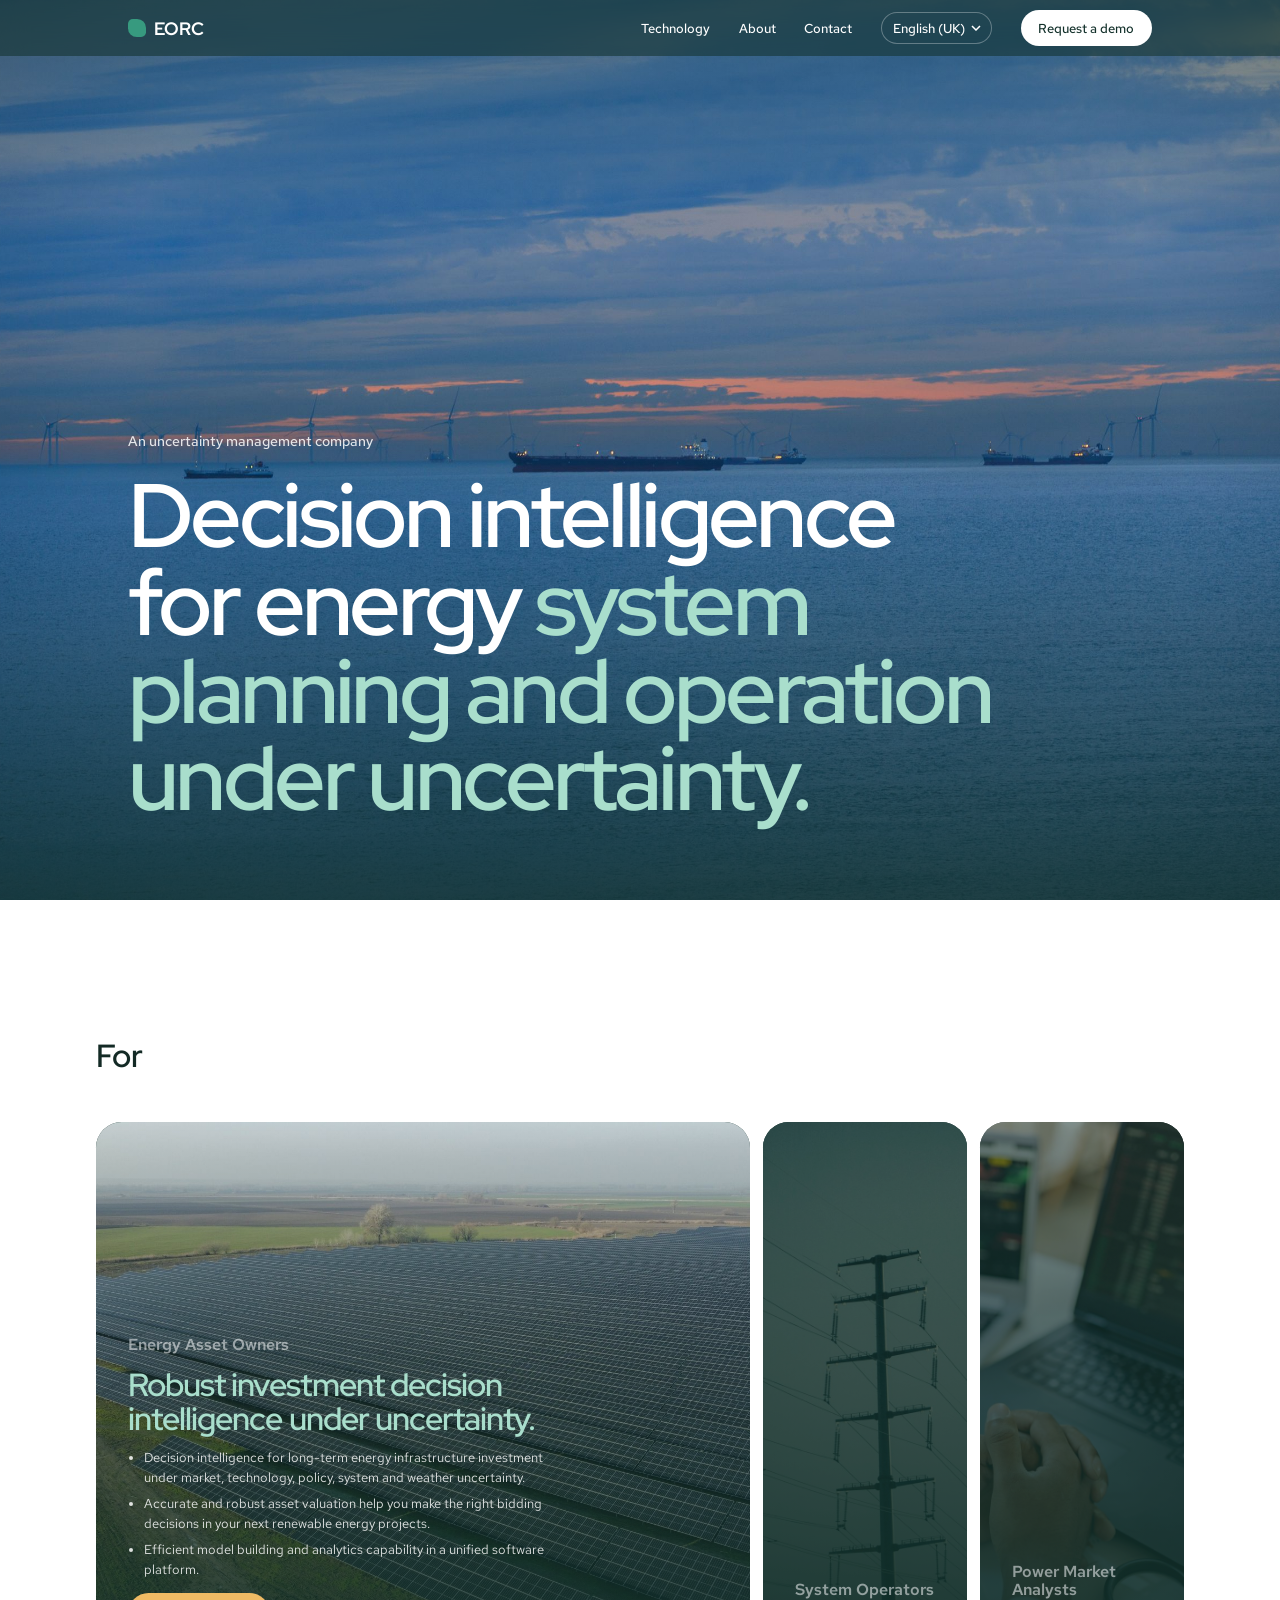
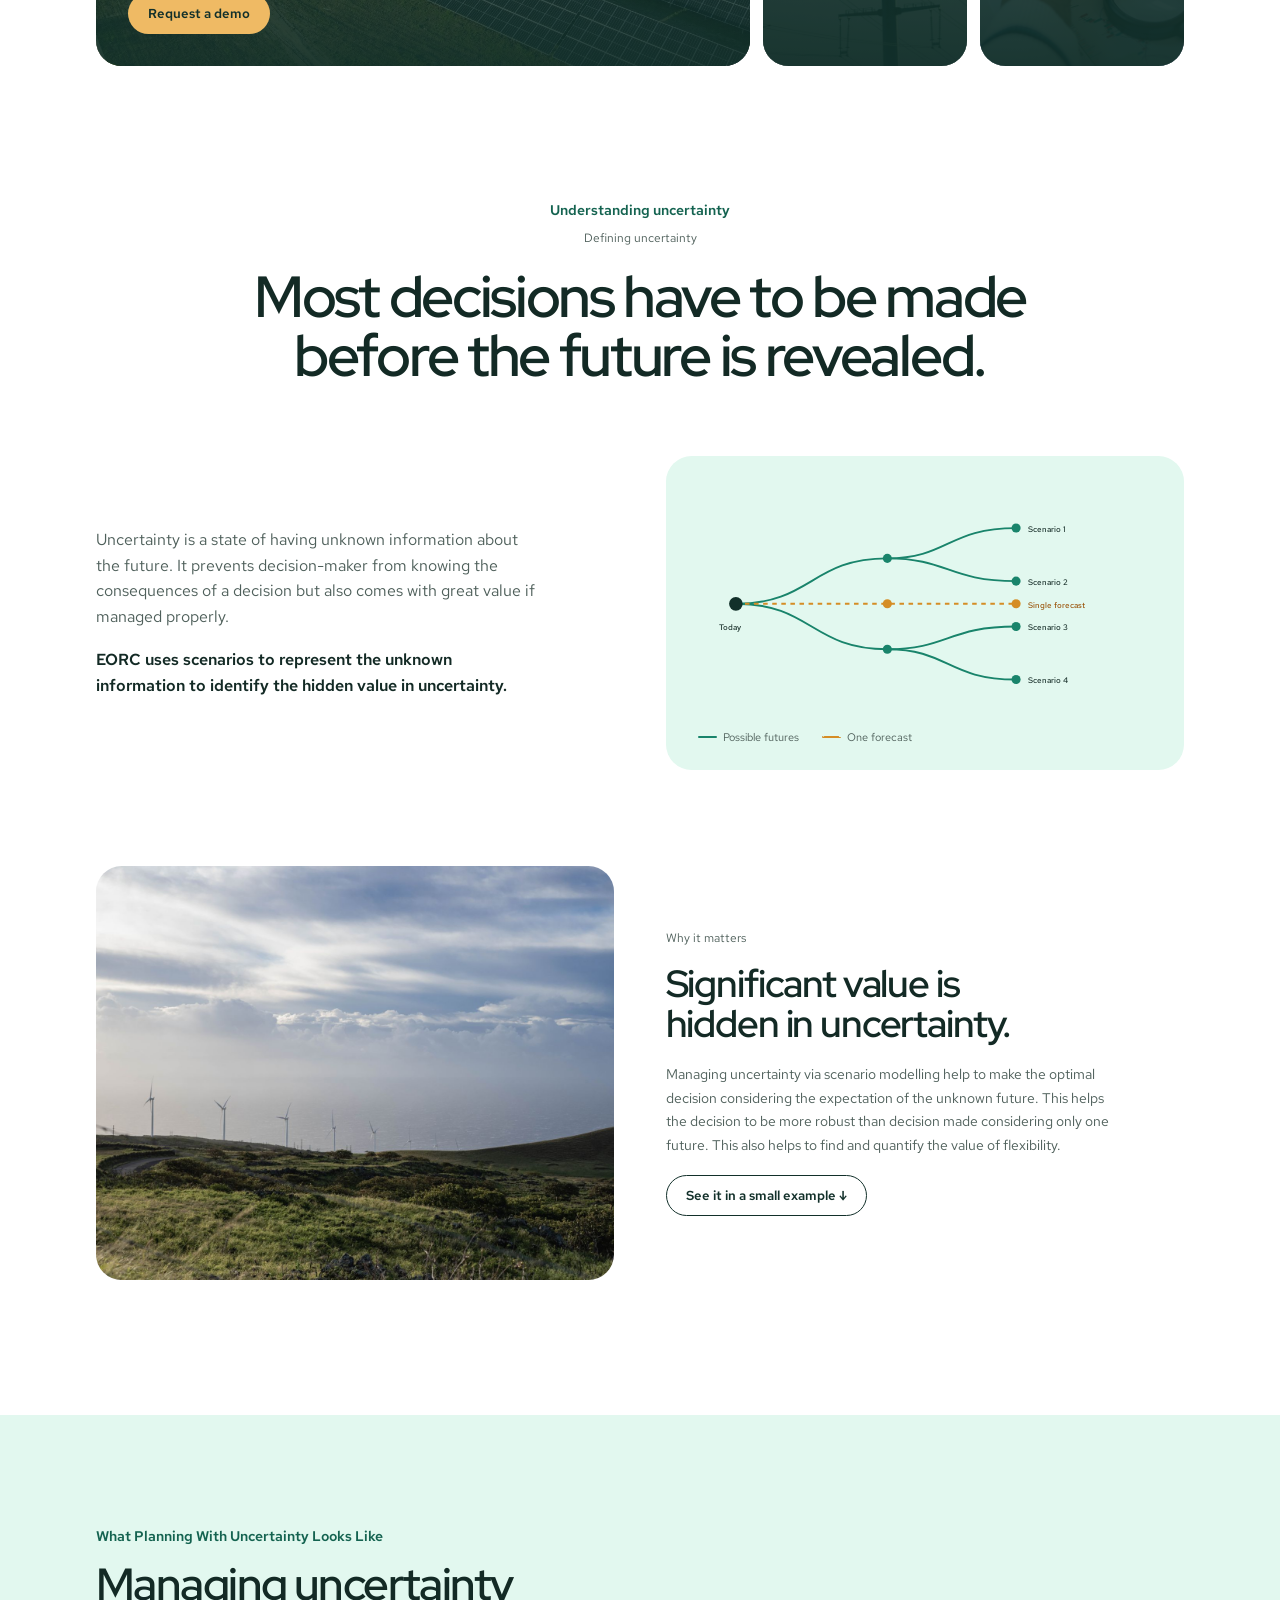
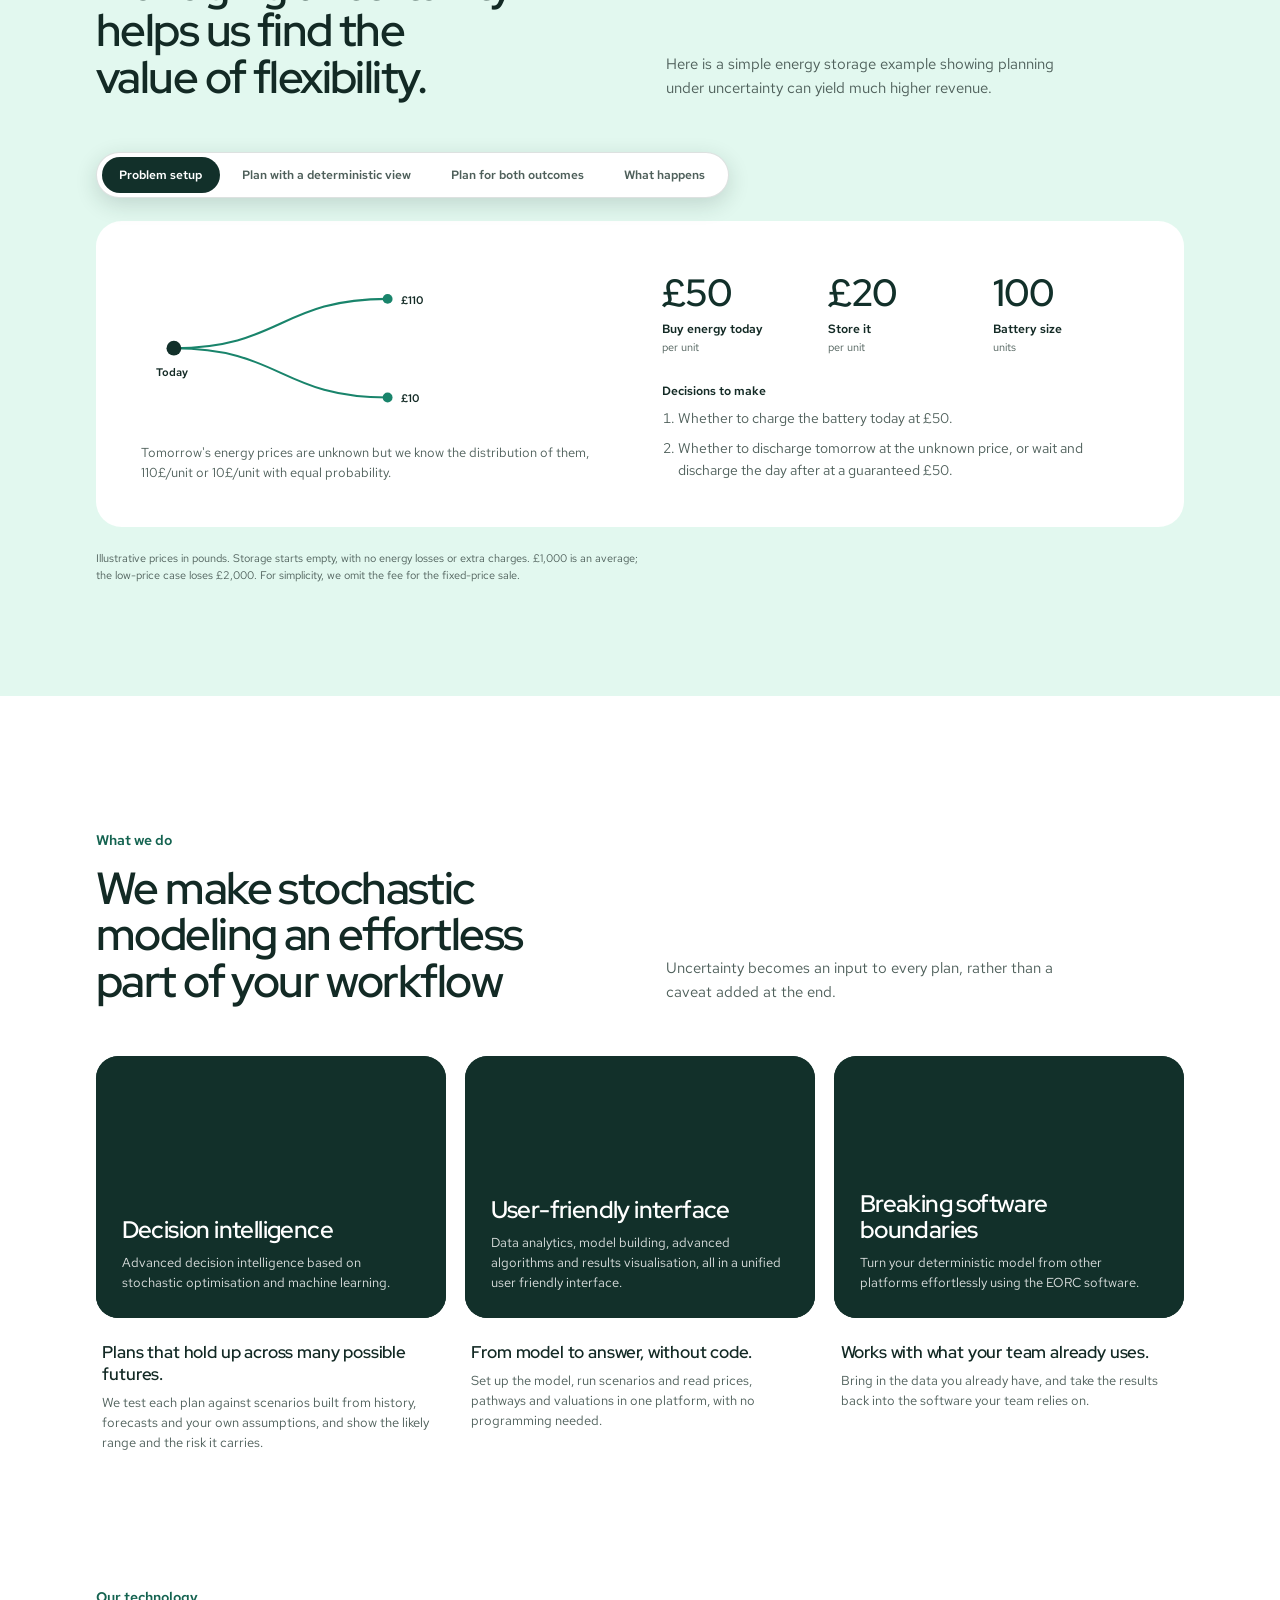
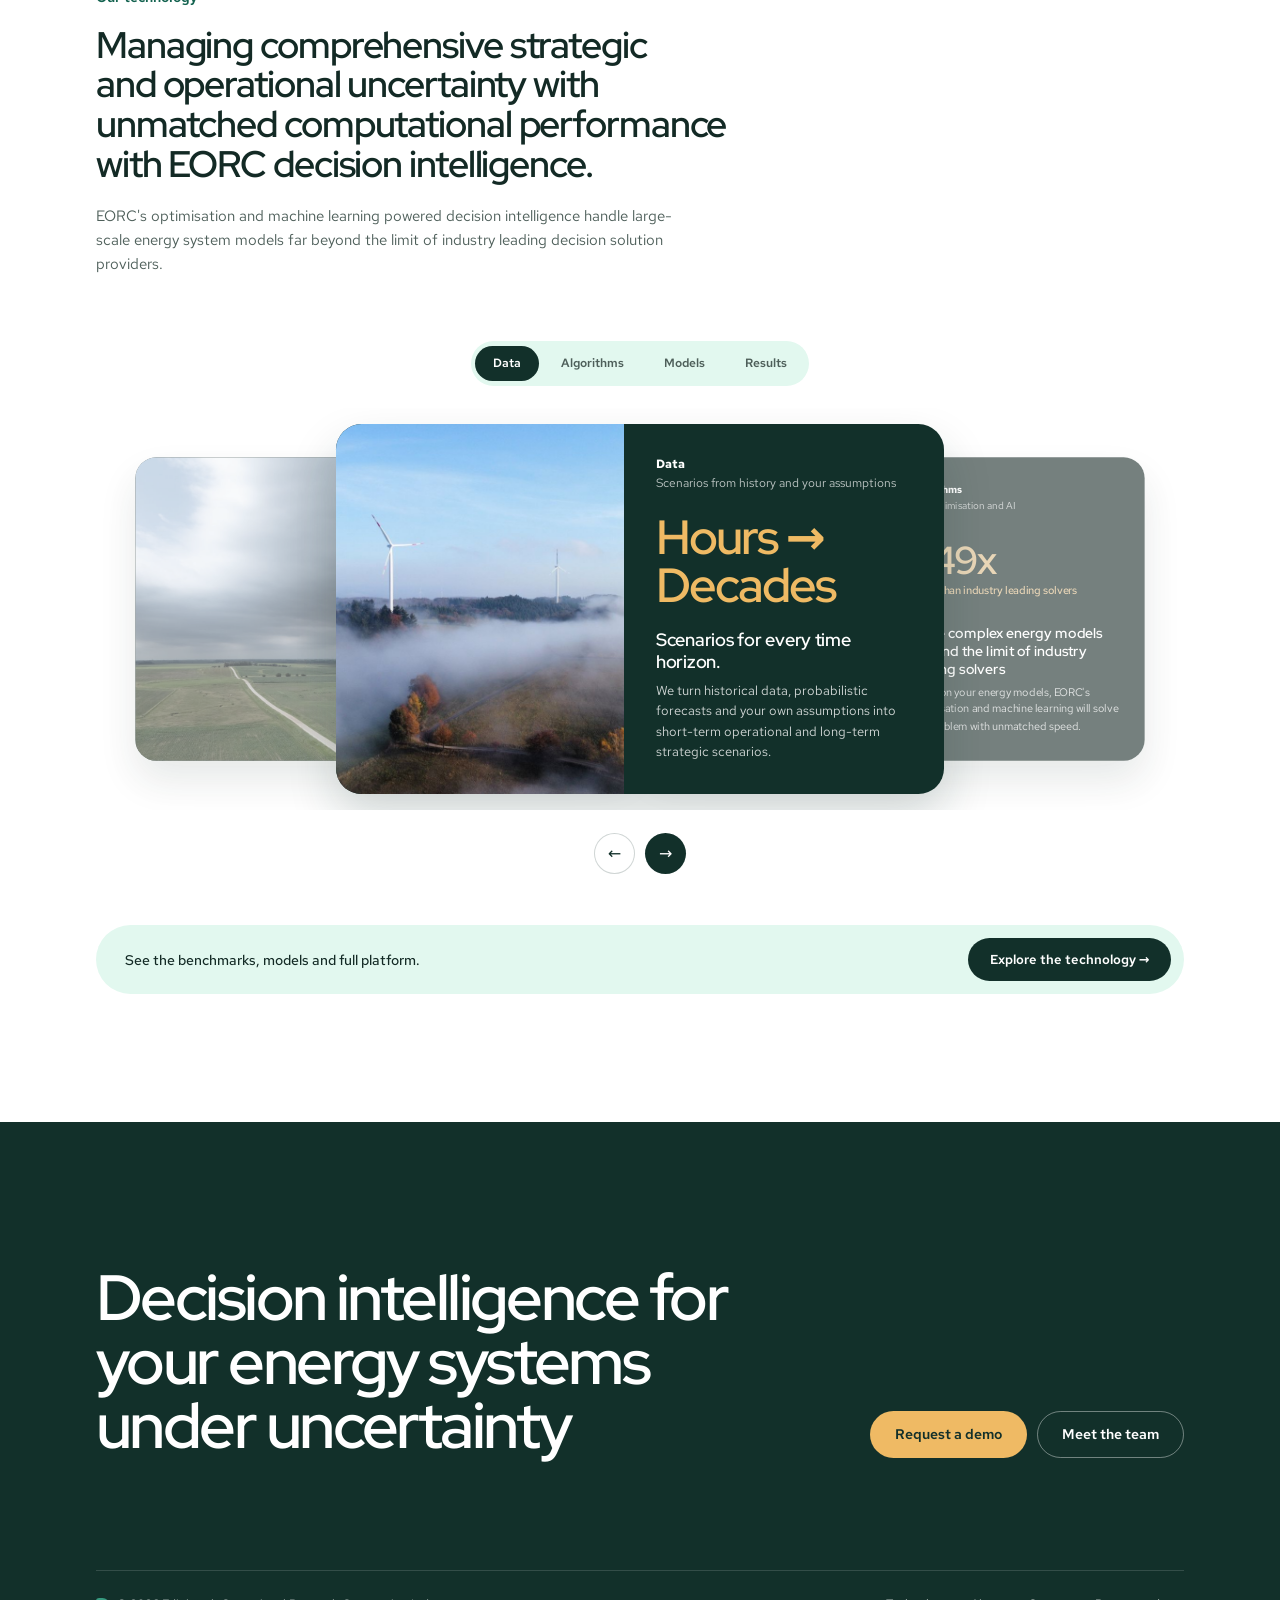
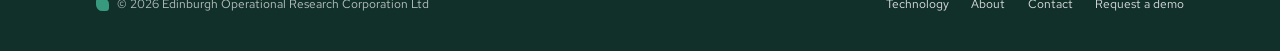
==== commit 5e47ad95: "fix: update the responsive layout of the website" ====
--- a/index.html
+++ b/index.html
@@ -4,9 +4,9 @@
 <head>
   <meta charset="UTF-8">
   <meta name="viewport" content="width=device-width, initial-scale=1">
-  <title>EORC — An uncertainty management company</title>
+  <title data-i18n="home.meta.title"></title>
   <meta name="description"
-    content="Decision support for energy planners and asset owners. EORC helps you plan for many possible futures, not just one forecast.">
+    content="" data-i18n-attr="content:home.meta.description">
   <link rel="icon" href="img/cropped-EORC_logo_letter-270x270.png">
   <link rel="sitemap" type="application/xml" href="sitemap.xml">
   <link rel="alternate" type="text/markdown" href="index.md">
@@ -17,6 +17,7 @@
     rel="stylesheet">
   <link rel="stylesheet" href="css/styles.css">
   <link rel="stylesheet" href="css/v5.css">
+  <script src="js/i18n.js"></script>
 </head>
 
 <body class="v5">
@@ -24,17 +25,18 @@
     <nav class="nav">
       <a href="index.html" class="brand">
         <span class="brand-mark"></span>
-        EORC
+        <i18n-t data-i18n="nav.brand"></i18n-t>
       </a>
       <span class="nav-spacer"></span>
-      <button class="nav-toggle" aria-label="Open menu" aria-expanded="false">
+      <button class="nav-toggle" aria-label="" aria-expanded="false" data-i18n-attr="aria-label:nav.nav-toggle.aria-label">
         <span></span><span></span><span></span>
       </button>
       <ul class="nav-links">
-        <li><a href="product.html">Technology</a></li>
-        <li><a href="about.html">About</a></li>
-        <li><a href="contact.html">Contact</a></li>
-        <li><a href="contact.html" class="nav-cta">Request a demo</a></li>
+        <li><a href="product.html" data-i18n="nav.a-product"></a></li>
+        <li><a href="about.html" data-i18n="nav.a-about"></a></li>
+        <li><a href="contact.html" data-i18n="nav.a-contact"></a></li>
+        <li class="lang-switch" data-lang-switch hidden></li>
+        <li><a href="contact.html" class="nav-cta" data-i18n="nav.nav-cta"></a></li>
       </ul>
     </nav>
   </header>
@@ -45,15 +47,15 @@
       <img class="v5-photo" src="img/web/offshore_turbine.jpg" alt="" decoding="async">
       <div class="v5-hero-shade" aria-hidden="true"></div>
       <div class="v5-hero-inner">
-        <div class="v5-hero-eyebrow">An uncertainty management company</div>
-        <h1>Decision intelligence for energy <span>system planning and operation under uncertainty.</span></h1>
+        <div class="v5-hero-eyebrow" data-i18n="home.hero.hero-eyebrow"></div>
+        <h1 data-i18n-html="home.hero.h1"></h1>
       </div>
     </section>
 
     <!-- For: one expandable panel per audience. Every panel ships open so the copy reads without JavaScript; js/main.js collapses all but the selected one. -->
     <section class="v5-section v5-for">
       <div class="v5-wrap">
-        <h2 class="v5-for-title" id="for-title">For</h2>
+        <h2 class="v5-for-title" id="for-title" data-i18n="home.for.for-title"></h2>
         <div class="v5-roles" data-role-panels aria-labelledby="for-title">
           <article class="v5-role" data-role="asset-owner">
             <div class="v5-role-photo"><img class="v5-photo" src="img/web/asset_owner.jpg" alt="" loading="lazy" decoding="async"></div>
@@ -62,21 +64,19 @@
               <div class="v5-role-head">
                 <h3 class="v5-role-name">
                   <button type="button" class="v5-role-toggle" aria-expanded="true" aria-controls="role-body-1">
-                    <span class="role-name">Energy Asset Owners</span>
-                    <span class="v5-role-hint" aria-hidden="true">Click to explore <span>→</span></span>
+                    <span class="role-name" data-i18n="home.for.role-name"></span>
+                    <span class="v5-role-hint" aria-hidden="true"><i18n-t data-i18n="home.for.role-hint"></i18n-t> <span>→</span></span>
                   </button>
                 </h3>
               </div>
               <div class="v5-role-body" id="role-body-1">
-                <h4>Robust investment decision intelligence under uncertainty.</h4>
+                <h4 data-i18n="home.for.h4"></h4>
                 <ul>
-                  <li>Decision intelligence for long-term energy infrastructure investment under market, technology,
-                    policy, system and weather uncertainty.</li>
-                  <li>Accurate and robust asset valuation help you make the right bidding decisions in your next
-                    renewable energy projects.</li>
-                  <li>Efficient model building and analytics capability in a unified software platform.</li>
+                  <li data-i18n="home.for.li"></li>
+                  <li data-i18n="home.for.li-2"></li>
+                  <li data-i18n="home.for.li-3"></li>
                 </ul>
-                <a href="contact.html?role=asset-owner" class="v5-btn v5-btn--accent">Request a demo</a>
+                <a href="contact.html?role=asset-owner" class="v5-btn v5-btn--accent" data-i18n="home.for.btn"></a>
               </div>
             </div>
           </article>
@@ -88,19 +88,19 @@
               <div class="v5-role-head">
                 <h3 class="v5-role-name">
                   <button type="button" class="v5-role-toggle" aria-expanded="true" aria-controls="role-body-2">
-                    <span class="role-name">System Operators</span>
-                    <span class="v5-role-hint" aria-hidden="true">Click to explore <span>→</span></span>
+                    <span class="role-name" data-i18n="home.for.role-name-2"></span>
+                    <span class="v5-role-hint" aria-hidden="true"><i18n-t data-i18n="home.for.role-hint-2"></i18n-t> <span>→</span></span>
                   </button>
                 </h3>
               </div>
               <div class="v5-role-body" id="role-body-2">
-                <h4>Reliable and resilient system operation under uncertainty.</h4>
+                <h4 data-i18n="home.for.h4-2"></h4>
                 <ul>
-                  <li>Fast decision intelligence for a secure system operation with unmatched speed.</li>
-                  <li>Examine system expansion proposals under uncertainty.</li>
-                  <li>Diagnose and visualise system bottleneck effortlessly for your next assessment report.</li>
+                  <li data-i18n="home.for.li-4"></li>
+                  <li data-i18n="home.for.li-5"></li>
+                  <li data-i18n="home.for.li-6"></li>
                 </ul>
-                <a href="contact.html?role=system-operator" class="v5-btn v5-btn--accent">Request a demo</a>
+                <a href="contact.html?role=system-operator" class="v5-btn v5-btn--accent" data-i18n="home.for.btn-2"></a>
               </div>
             </div>
           </article>
@@ -112,20 +112,19 @@
               <div class="v5-role-head">
                 <h3 class="v5-role-name">
                   <button type="button" class="v5-role-toggle" aria-expanded="true" aria-controls="role-body-3">
-                    <span class="role-name">Power Market Analysts</span>
-                    <span class="v5-role-hint" aria-hidden="true">Click to explore <span>→</span></span>
+                    <span class="role-name" data-i18n="home.for.role-name-3"></span>
+                    <span class="v5-role-hint" aria-hidden="true"><i18n-t data-i18n="home.for.role-hint-3"></i18n-t> <span>→</span></span>
                   </button>
                 </h3>
               </div>
               <div class="v5-role-body" id="role-body-3">
-                <h4>Unlock long-term European power prices.</h4>
+                <h4 data-i18n="home.for.h4-3"></h4>
                 <ul>
-                  <li>Unique model library unlocks European long-term power prices decades ahead.</li>
-                  <li>Robust day ahead power price forecast under market, policy, system and weather uncertainty.</li>
-                  <li>Fast decision analytics with a user friendly interface to help you deliver your next power market
-                    analysis effortlessly.</li>
+                  <li data-i18n="home.for.li-7"></li>
+                  <li data-i18n="home.for.li-8"></li>
+                  <li data-i18n="home.for.li-9"></li>
                 </ul>
-                <a href="contact.html?role=market-analyst" class="v5-btn v5-btn--accent">Request a demo</a>
+                <a href="contact.html?role=market-analyst" class="v5-btn v5-btn--accent" data-i18n="home.for.btn-3"></a>
               </div>
             </div>
           </article>
@@ -136,24 +135,21 @@
     <!-- Understanding uncertainty: what it is, why it matters, with a scenario tree -->
     <section class="v5-section v5-why">
       <div class="v5-center">
-        <div data-rv class="v5-eyebrow">Understanding uncertainty</div>
-        <div data-rv data-rvd="60" class="v5-kicker">Defining uncertainty</div>
-        <h2 data-rv data-rvd="120" class="v5-display">Most decisions have to be made before the future is revealed.</h2>
+        <div data-rv class="v5-eyebrow" data-i18n="home.why.eyebrow"></div>
+        <div data-rv data-rvd="60" class="v5-kicker" data-i18n="home.why.kicker"></div>
+        <h2 data-rv data-rvd="120" class="v5-display" data-i18n="home.why.display"></h2>
       </div>
 
       <div class="v5-wrap v5-split">
         <div data-rv class="v5-copy">
-          <p class="v5-lead">Uncertainty is a state of having unknown information about the future. It prevents
-            decision-maker from knowing the consequences of a decision but also comes with great value if managed
-            properly.</p>
-          <p class="v5-lead v5-lead--strong">EORC uses scenarios to represent the unknown information to identify the
-            hidden value in uncertainty.</p>
+          <p class="v5-lead" data-i18n="home.why.lead"></p>
+          <p class="v5-lead v5-lead--strong" data-i18n="home.why.lead-2"></p>
         </div>
 
         <!-- Scenario tree: one decision today, many possible futures -->
         <figure data-rv data-rvd="100" class="v5-tree-card">
           <svg viewBox="0 0 600 290" role="img"
-            aria-label="Scenario tree: from today, the future branches into four scenarios, while a single forecast follows one straight line.">
+            aria-label="" data-i18n-attr="aria-label:home.why.svg.aria-label">
             <g class="v5-edges">
               <path d="M50 145 C150 145 150 85 250 85"></path>
               <path d="M50 145 C150 145 150 205 250 205"></path>
@@ -175,17 +171,17 @@
             <circle class="v5-forecast-end" cx="250" cy="145" r="6"></circle>
             <circle class="v5-forecast-end" cx="420" cy="145" r="6"></circle>
             <g class="v5-labels">
-              <text x="28" y="180">Today</text>
-              <text x="436" y="50">Scenario 1</text>
-              <text x="436" y="120">Scenario 2</text>
-              <text x="436" y="180">Scenario 3</text>
-              <text x="436" y="250">Scenario 4</text>
-              <text class="v5-forecast-label" x="436" y="150">Single forecast</text>
+              <text x="28" y="180" data-i18n="home.why.text"></text>
+              <text x="436" y="50" data-i18n="home.why.text-2"></text>
+              <text x="436" y="120" data-i18n="home.why.text-3"></text>
+              <text x="436" y="180" data-i18n="home.why.text-4"></text>
+              <text x="436" y="250" data-i18n="home.why.text-5"></text>
+              <text class="v5-forecast-label" x="436" y="150" data-i18n="home.why.forecast-label"></text>
             </g>
           </svg>
           <figcaption class="v5-key">
-            <span><i class="v5-key-line"></i>Possible futures</span>
-            <span><i class="v5-key-line v5-key-line--forecast"></i>One forecast</span>
+            <span><i class="v5-key-line"></i><i18n-t data-i18n="home.why.span"></i18n-t></span>
+            <span><i class="v5-key-line v5-key-line--forecast"></i><i18n-t data-i18n="home.why.span-2"></i18n-t></span>
           </figcaption>
         </figure>
       </div>
@@ -193,12 +189,10 @@
       <div class="v5-wrap v5-split v5-split--media">
         <div data-rv class="v5-media"><img class="v5-photo" src="img/web/why_it_metter.jpg" alt="" loading="lazy" decoding="async"></div>
         <div data-rv data-rvd="80" class="v5-copy">
-          <div class="v5-kicker">Why it matters</div>
-          <h3 class="v5-h3">Significant value is hidden in uncertainty.</h3>
-          <p class="v5-body">Managing uncertainty via scenario modelling help to make the optimal decision considering
-            the expectation of the unknown future. This helps the decision to be more robust than decision made
-            considering only one future. This also helps to find and quantify the value of flexibility.</p>
-          <a class="v5-btn v5-btn--outline" href="#example">See it in a small example <span
+          <div class="v5-kicker" data-i18n="home.why.kicker-2"></div>
+          <h3 class="v5-h3" data-i18n="home.why.h3"></h3>
+          <p class="v5-body" data-i18n="home.why.body"></p>
+          <a class="v5-btn v5-btn--outline" href="#example"><i18n-t data-i18n="home.why.btn"></i18n-t> <span
               aria-hidden="true">↓</span></a>
         </div>
       </div>
@@ -209,23 +203,19 @@
       <div class="v5-wrap">
         <div class="v5-head">
           <div>
-            <div data-rv class="v5-eyebrow">What Planning With Uncertainty Looks Like</div>
-            <h2 data-rv data-rvd="80" class="v5-title">Managing uncertainty helps us find the value of flexibility.</h2>
-          </div>
-          <p data-rv data-rvd="140" class="v5-head-note">Here is a simple energy storage example showing planning under
-            uncertainty can yield much higher revenue.</p>
+            <div data-rv class="v5-eyebrow" data-i18n="home.example.eyebrow"></div>
+            <h2 data-rv data-rvd="80" class="v5-title" data-i18n="home.example.title"></h2>
+          </div>
+          <p data-rv data-rvd="140" class="v5-head-note" data-i18n="home.example.head-note"></p>
         </div>
 
         <div data-rv class="v5-ex" data-slides>
-          <div class="v5-pills" role="tablist" aria-label="Example steps">
-            <button type="button" role="tab" id="ex-tab-1" aria-controls="ex-slide-1" aria-selected="true">Problem
-              setup</button>
-            <button type="button" role="tab" id="ex-tab-2" aria-controls="ex-slide-2" aria-selected="false">Plan with a
-              deterministic view</button>
-            <button type="button" role="tab" id="ex-tab-3" aria-controls="ex-slide-3" aria-selected="false">Plan for
-              both outcomes</button>
-            <button type="button" role="tab" id="ex-tab-4" aria-controls="ex-slide-4" aria-selected="false">What
-              happens</button>
+          <!-- Sticky under the header while the example scrolls; below 900px only the selected tab shows its name. -->
+          <div class="v5-pills v5-pills--steps" role="tablist" aria-label="" data-i18n-attr="aria-label:home.example.pills.aria-label">
+            <button type="button" role="tab" id="ex-tab-1" aria-controls="ex-slide-1" aria-selected="true"><span class="v5-pill-num" aria-hidden="true">01</span><span class="v5-pill-name" data-i18n="home.example.button"></span></button>
+            <button type="button" role="tab" id="ex-tab-2" aria-controls="ex-slide-2" aria-selected="false"><span class="v5-pill-num" aria-hidden="true">02</span><span class="v5-pill-name" data-i18n="home.example.button-2"></span></button>
+            <button type="button" role="tab" id="ex-tab-3" aria-controls="ex-slide-3" aria-selected="false"><span class="v5-pill-num" aria-hidden="true">03</span><span class="v5-pill-name" data-i18n="home.example.button-3"></span></button>
+            <button type="button" role="tab" id="ex-tab-4" aria-controls="ex-slide-4" aria-selected="false"><span class="v5-pill-num" aria-hidden="true">04</span><span class="v5-pill-name" data-i18n="home.example.button-4"></span></button>
           </div>
 
           <div class="v5-ex-card">
@@ -233,7 +223,7 @@
               <div class="v5-ex-split">
                 <figure class="v5-ex-fig">
                   <svg viewBox="0 0 580 200" role="img"
-                    aria-label="Tomorrow's price is either £110 or £10, equally likely.">
+                    aria-label="" data-i18n-attr="aria-label:home.example.svg.aria-label">
                     <g class="v5-edges">
                       <path d="M40 100 C170 100 170 40 300 40"></path>
                       <path d="M40 100 C170 100 170 160 300 160"></path>
@@ -244,38 +234,36 @@
                     </g>
                     <circle class="v5-today" cx="40" cy="100" r="9"></circle>
                     <g class="v5-labels v5-labels--strong">
-                      <text x="18" y="134">Today</text>
-                      <text x="316" y="46">£110</text>
-                      <text x="316" y="166">£10</text>
+                      <text x="18" y="134" data-i18n="home.example.text"></text>
+                      <text x="316" y="46" data-i18n="home.example.text-2"></text>
+                      <text x="316" y="166" data-i18n="home.example.text-3"></text>
                     </g>
                   </svg>
-                  <figcaption>Tomorrow's energy prices are unknown but we know the distribution of them, 110£/unit or
-                    10£/unit with equal probability.</figcaption>
+                  <figcaption data-i18n="home.example.figcaption"></figcaption>
                 </figure>
                 <div class="v5-ex-info">
                   <div class="v5-stats">
                     <div>
-                      <div class="v5-stat-value">£50</div>
-                      <div class="v5-stat-label">Buy energy today</div>
-                      <div class="v5-stat-unit">per unit</div>
+                      <div class="v5-stat-value" data-i18n="home.example.stat-value"></div>
+                      <div class="v5-stat-label" data-i18n="home.example.stat-label"></div>
+                      <div class="v5-stat-unit" data-i18n="home.example.stat-unit"></div>
                     </div>
                     <div>
-                      <div class="v5-stat-value">£20</div>
-                      <div class="v5-stat-label">Store it</div>
-                      <div class="v5-stat-unit">per unit</div>
+                      <div class="v5-stat-value" data-i18n="home.example.stat-value-2"></div>
+                      <div class="v5-stat-label" data-i18n="home.example.stat-label-2"></div>
+                      <div class="v5-stat-unit" data-i18n="home.example.stat-unit-2"></div>
                     </div>
                     <div>
                       <div class="v5-stat-value">100</div>
-                      <div class="v5-stat-label">Battery size</div>
-                      <div class="v5-stat-unit">units</div>
+                      <div class="v5-stat-label" data-i18n="home.example.stat-label-3"></div>
+                      <div class="v5-stat-unit" data-i18n="home.example.stat-unit-3"></div>
                     </div>
                   </div>
                   <div>
-                    <div class="v5-stat-label v5-stat-label--spaced">Decisions to make</div>
+                    <div class="v5-stat-label v5-stat-label--spaced" data-i18n="home.example.stat-label-4"></div>
                     <ol class="v5-decisions">
-                      <li>Whether to charge the battery today at £50.</li>
-                      <li>Whether to discharge tomorrow at the unknown price, or wait and discharge the day after at a
-                        guaranteed £50.</li>
+                      <li data-i18n="home.example.li"></li>
+                      <li data-i18n="home.example.li-2"></li>
                     </ol>
                   </div>
                 </div>
@@ -286,7 +274,7 @@
               <div class="v5-ex-split">
                 <figure class="v5-ex-fig">
                   <svg viewBox="0 0 580 200" role="img"
-                    aria-label="Planning on the average price of £60 squeezes the £110 and £10 outcomes into one number.">
+                    aria-label="" data-i18n-attr="aria-label:home.example.svg.aria-label-2">
                     <g class="v5-edges v5-edges--dim">
                       <path d="M40 100 C170 100 170 40 300 40"></path>
                       <path d="M40 100 C170 100 170 160 300 160"></path>
@@ -299,19 +287,18 @@
                     </g>
                     <circle class="v5-today" cx="40" cy="100" r="9"></circle>
                     <g class="v5-labels v5-labels--strong">
-                      <text x="18" y="134">Today</text>
-                      <text x="316" y="46">£110</text>
-                      <text x="316" y="166">£10</text>
-                      <text class="v5-forecast-label" x="316" y="106">Average £60</text>
+                      <text x="18" y="134" data-i18n="home.example.text-4"></text>
+                      <text x="316" y="46" data-i18n="home.example.text-5"></text>
+                      <text x="316" y="166" data-i18n="home.example.text-6"></text>
+                      <text class="v5-forecast-label" x="316" y="106" data-i18n="home.example.forecast-label"></text>
                     </g>
                   </svg>
-                  <figcaption>The average guess squeezes both outcomes into one number.</figcaption>
+                  <figcaption data-i18n="home.example.figcaption-2"></figcaption>
                 </figure>
                 <div class="v5-ex-info v5-ex-info--tight">
-                  <div class="v5-kind"><span class="v5-kind-mark">A</span>Plan with the expected price</div>
-                  <p class="v5-body">The average price is £60, only £10 more than the £50 you paid. Storing costs £20,
-                    so it looks like a loss.</p>
-                  <h3 class="v5-answer">Don't charge the battery today at all.</h3>
+                  <div class="v5-kind"><span class="v5-kind-mark" data-i18n="home.example.kind-mark"></span><i18n-t data-i18n="home.example.kind"></i18n-t></div>
+                  <p class="v5-body" data-i18n="home.example.body"></p>
+                  <h3 class="v5-answer" data-i18n="home.example.answer"></h3>
                 </div>
               </div>
             </div>
@@ -320,7 +307,7 @@
               <div class="v5-ex-split">
                 <figure class="v5-ex-fig">
                   <svg viewBox="0 0 580 200" role="img"
-                    aria-label="Planning for both outcomes: at £110 discharge tomorrow, at £10 keep the energy and discharge for £50.">
+                    aria-label="" data-i18n-attr="aria-label:home.example.svg.aria-label-3">
                     <g class="v5-edges">
                       <path d="M40 100 C170 100 170 40 300 40"></path>
                       <path d="M40 100 C170 100 170 160 300 160"></path>
@@ -331,19 +318,18 @@
                     </g>
                     <circle class="v5-today" cx="40" cy="100" r="9"></circle>
                     <g class="v5-labels v5-labels--small">
-                      <text x="18" y="134">Today</text>
-                      <text x="316" y="40">£110: discharge tomorrow</text>
-                      <text x="316" y="170">£10: keep, discharge for £50</text>
+                      <text x="18" y="134" data-i18n="home.example.text-7"></text>
+                      <text x="316" y="40" data-i18n="home.example.text-8"></text>
+                      <text x="316" y="170" data-i18n="home.example.text-9"></text>
                     </g>
                   </svg>
-                  <figcaption>Planning for both outcomes means having an answer for each.</figcaption>
+                  <figcaption data-i18n="home.example.figcaption-3"></figcaption>
                 </figure>
                 <div class="v5-ex-info v5-ex-info--tight">
-                  <div class="v5-kind"><span class="v5-kind-mark v5-kind-mark--dark">B</span>Plan for both outcomes
+                  <div class="v5-kind"><span class="v5-kind-mark v5-kind-mark--dark" data-i18n="home.example.kind-mark-2"></span><i18n-t data-i18n="home.example.kind-2"></i18n-t>
                   </div>
-                  <p class="v5-body">If the price is high, sell tomorrow and earn £60 a unit. If it is low, keep it and
-                    earn £0. On average that is £30 a unit, more than the £20 storage cost.</p>
-                  <h3 class="v5-answer v5-answer--eorc">Buy 100 units</h3>
+                  <p class="v5-body" data-i18n="home.example.body-2"></p>
+                  <h3 class="v5-answer v5-answer--eorc" data-i18n="home.example.answer-2"></h3>
                 </div>
               </div>
             </div>
@@ -351,40 +337,37 @@
             <div class="v5-ex-slide" role="tabpanel" id="ex-slide-4" aria-labelledby="ex-tab-4">
               <div class="v5-outcomes">
                 <div>
-                  <div class="v5-outcome-value v5-win">+£4,000</div>
-                  <div class="v5-stat-label">High price (50%)</div>
-                  <div class="v5-stat-unit">sell tomorrow at £110</div>
-                </div>
-                <div>
-                  <div class="v5-outcome-value v5-loss">-£2,000</div>
-                  <div class="v5-stat-label">Low price (50%)</div>
-                  <div class="v5-stat-unit">keep it, sell at £50</div>
-                </div>
-                <div>
-                  <div class="v5-outcome-value">+£1,000</div>
-                  <div class="v5-stat-label">On average</div>
-                  <div class="v5-stat-unit">not buying earns £0</div>
-                </div>
-              </div>
-              <p class="v5-calc">Each case already includes £5,000 to buy the energy and £2,000 to store it.</p>
+                  <div class="v5-outcome-value v5-win" data-i18n="home.example.outcome-value"></div>
+                  <div class="v5-stat-label" data-i18n="home.example.stat-label-5"></div>
+                  <div class="v5-stat-unit" data-i18n="home.example.stat-unit-4"></div>
+                </div>
+                <div>
+                  <div class="v5-outcome-value v5-loss" data-i18n="home.example.outcome-value-2"></div>
+                  <div class="v5-stat-label" data-i18n="home.example.stat-label-6"></div>
+                  <div class="v5-stat-unit" data-i18n="home.example.stat-unit-5"></div>
+                </div>
+                <div>
+                  <div class="v5-outcome-value" data-i18n="home.example.outcome-value-3"></div>
+                  <div class="v5-stat-label" data-i18n="home.example.stat-label-7"></div>
+                  <div class="v5-stat-unit" data-i18n="home.example.stat-unit-6"></div>
+                </div>
+              </div>
+              <p class="v5-calc" data-i18n="home.example.calc"></p>
               <div class="v5-takeaway">
                 <div>
-                  <div class="v5-takeaway-big">£1,000</div>
-                  <div class="v5-takeaway-label">more on average by planning for both outcomes</div>
-                </div>
-                <div>
-                  <p class="v5-takeaway-lead">The average misses the value of adapting.</p>
-                  <p class="v5-takeaway-term">Planning for many possible futures like this is called stochastic
-                    optimization.</p>
-                </div>
-              </div>
-            </div>
-          </div>
-        </div>
-
-        <p data-rv class="v5-flag">Illustrative prices in pounds. Storage starts empty, with no energy losses or extra
-          charges. £1,000 is an average; the low-price case loses £2,000. For simplicity, we omit the fee for the
-          fixed-price sale.</p>
+                  <div class="v5-takeaway-big" data-i18n="home.example.takeaway-big"></div>
+                  <div class="v5-takeaway-label" data-i18n="home.example.takeaway-label"></div>
+                </div>
+                <div>
+                  <p class="v5-takeaway-lead" data-i18n="home.example.takeaway-lead"></p>
+                  <p class="v5-takeaway-term" data-i18n="home.example.takeaway-term"></p>
+                </div>
+              </div>
+            </div>
+          </div>
+        </div>
+
+        <p data-rv class="v5-flag" data-i18n="home.example.flag"></p>
       </div>
     </section>
 
@@ -393,12 +376,10 @@
       <div class="v5-wrap">
         <div class="v5-head">
           <div>
-            <div data-rv class="v5-eyebrow">What we do</div>
-            <h2 data-rv data-rvd="80" class="v5-title">We make stochastic modeling an effortless part of your workflow
-            </h2>
-          </div>
-          <p data-rv data-rvd="140" class="v5-head-note">Uncertainty becomes an input to every plan, rather than a caveat
-            added at the end.</p>
+            <div data-rv class="v5-eyebrow" data-i18n="home.wwd.eyebrow"></div>
+            <h2 data-rv data-rvd="80" class="v5-title" data-i18n="home.wwd.title"></h2>
+          </div>
+          <p data-rv data-rvd="140" class="v5-head-note" data-i18n="home.wwd.head-note"></p>
         </div>
         <div class="v5-cards">
           <article data-rv class="v5-card">
@@ -407,14 +388,13 @@
               <div class="v5-photo" aria-hidden="true"></div>
               <div class="v5-card-shade" aria-hidden="true"></div>
               <div class="v5-card-overlay">
-                <h3>Decision intelligence</h3>
-                <p>Advanced decision intelligence based on stochastic optimisation and machine learning.</p>
+                <h3 data-i18n="home.wwd.h3"></h3>
+                <p data-i18n="home.wwd.p"></p>
               </div>
             </div>
             <div class="v5-card-text">
-              <h3>Plans that hold up across many possible futures.</h3>
-              <p>We test each plan against scenarios built from history, forecasts and your own assumptions, and show
-                the likely range and the risk it carries.</p>
+              <h3 data-i18n="home.wwd.h3-2"></h3>
+              <p data-i18n="home.wwd.p-2"></p>
             </div>
           </article>
           <article data-rv data-rvd="80" class="v5-card">
@@ -423,15 +403,13 @@
               <div class="v5-photo" aria-hidden="true"></div>
               <div class="v5-card-shade" aria-hidden="true"></div>
               <div class="v5-card-overlay">
-                <h3>User-friendly interface</h3>
-                <p>Data analytics, model building, advanced algorithms and results visualisation, all in a unified user
-                  friendly interface.</p>
+                <h3 data-i18n="home.wwd.h3-3"></h3>
+                <p data-i18n="home.wwd.p-3"></p>
               </div>
             </div>
             <div class="v5-card-text">
-              <h3>From model to answer, without code.</h3>
-              <p>Set up the model, run scenarios and read prices, pathways and valuations in one platform, with no
-                programming needed.</p>
+              <h3 data-i18n="home.wwd.h3-4"></h3>
+              <p data-i18n="home.wwd.p-4"></p>
             </div>
           </article>
           <article data-rv data-rvd="160" class="v5-card">
@@ -440,14 +418,13 @@
               <div class="v5-photo" aria-hidden="true"></div>
               <div class="v5-card-shade" aria-hidden="true"></div>
               <div class="v5-card-overlay">
-                <h3>Breaking software boundaries</h3>
-                <p>Turn your deterministic model from other platforms effortlessly using the EORC software.</p>
+                <h3 data-i18n="home.wwd.h3-5"></h3>
+                <p data-i18n="home.wwd.p-5"></p>
               </div>
             </div>
             <div class="v5-card-text">
-              <h3>Works with what your team already uses.</h3>
-              <p>Bring in the data you already have, and take the results back into the software your team relies on.
-              </p>
+              <h3 data-i18n="home.wwd.h3-6"></h3>
+              <p data-i18n="home.wwd.p-6"></p>
             </div>
           </article>
         </div>
@@ -458,20 +435,17 @@
     <section class="v5-section v5-tech">
       <div class="v5-wrap">
         <div class="v5-tech-head">
-          <div data-rv class="v5-eyebrow">Our technology</div>
-          <h2 data-rv data-rvd="80" class="v5-title v5-title--long">Managing comprehensive strategic and operational
-            uncertainty with unmatched computational performance with EORC decision intelligence.</h2>
-          <p data-rv data-rvd="140" class="v5-head-note">EORC's optimisation and machine learning powered decision
-            intelligence handle large-scale energy system models far beyond the limit of industry leading decision
-            solution providers.</p>
+          <div data-rv class="v5-eyebrow" data-i18n="home.tech.eyebrow"></div>
+          <h2 data-rv data-rvd="80" class="v5-title v5-title--long" data-i18n="home.tech.title"></h2>
+          <p data-rv data-rvd="140" class="v5-head-note" data-i18n="home.tech.head-note"></p>
         </div>
 
         <div class="v5-tech-body" data-tech-carousel>
-          <div class="v5-pills v5-pills--center" role="group" aria-label="Technology stages" data-tech-tabs hidden>
-            <button type="button" aria-pressed="true">Data</button>
-            <button type="button" aria-pressed="false">Algorithms</button>
-            <button type="button" aria-pressed="false">Models</button>
-            <button type="button" aria-pressed="false">Results</button>
+          <div class="v5-pills v5-pills--center" role="group" aria-label="" data-tech-tabs hidden data-i18n-attr="aria-label:home.tech.pills.aria-label">
+            <button type="button" aria-pressed="true" data-i18n="home.tech.button"></button>
+            <button type="button" aria-pressed="false" data-i18n="home.tech.button-2"></button>
+            <button type="button" aria-pressed="false" data-i18n="home.tech.button-3"></button>
+            <button type="button" aria-pressed="false" data-i18n="home.tech.button-4"></button>
           </div>
 
           <div class="v5-stage" data-tech-stage>
@@ -479,14 +453,13 @@
               <div class="v5-tech-media"><img class="v5-photo" src="img/web/data.jpg" alt="" loading="lazy" decoding="async"></div>
               <div class="v5-tech-text">
                 <div>
-                  <div class="v5-tech-label">Data</div>
-                  <div class="v5-tech-sub">Scenarios from history and your assumptions</div>
-                </div>
-                <div class="v5-tech-stat">Hours → Decades</div>
-                <div>
-                  <h3>Scenarios for every time horizon.</h3>
-                  <p>We turn historical data, probabilistic forecasts and your own assumptions into short-term
-                    operational and long-term strategic scenarios.</p>
+                  <div class="v5-tech-label" data-i18n="home.tech.tech-label"></div>
+                  <div class="v5-tech-sub" data-i18n="home.tech.tech-sub"></div>
+                </div>
+                <div class="v5-tech-stat" data-i18n="home.tech.tech-stat"></div>
+                <div>
+                  <h3 data-i18n="home.tech.h3"></h3>
+                  <p data-i18n="home.tech.p"></p>
                 </div>
               </div>
             </article>
@@ -494,17 +467,16 @@
               <div class="v5-tech-media"><img class="v5-photo" src="img/web/algorithm.jpg" alt="" loading="lazy" decoding="async"></div>
               <div class="v5-tech-text">
                 <div>
-                  <div class="v5-tech-label">Algorithms</div>
-                  <div class="v5-tech-sub">Fast optimisation and AI</div>
-                </div>
-                <div>
-                  <div class="v5-tech-stat">549x</div>
-                  <div class="v5-tech-stat-text">faster than industry leading solvers</div>
-                </div>
-                <div>
-                  <h3>Solve complex energy models beyond the limit of industry leading solvers</h3>
-                  <p>Focus on your energy models, EORC's optimisation and machine learning will solve the problem with
-                    unmatched speed.</p>
+                  <div class="v5-tech-label" data-i18n="home.tech.tech-label-2"></div>
+                  <div class="v5-tech-sub" data-i18n="home.tech.tech-sub-2"></div>
+                </div>
+                <div>
+                  <div class="v5-tech-stat" data-i18n="home.tech.tech-stat-2"></div>
+                  <div class="v5-tech-stat-text" data-i18n="home.tech.tech-stat-text"></div>
+                </div>
+                <div>
+                  <h3 data-i18n="home.tech.h3-2"></h3>
+                  <p data-i18n="home.tech.p-2"></p>
                 </div>
               </div>
             </article>
@@ -512,13 +484,13 @@
               <div class="v5-tech-media"><img class="v5-photo" src="img/web/model.jpg" alt="" loading="lazy" decoding="async"></div>
               <div class="v5-tech-text">
                 <div>
-                  <div class="v5-tech-label">Models</div>
-                  <div class="v5-tech-sub">One integrated energy system</div>
-                </div>
-                <div class="v5-tech-stat">Model library</div>
-                <div>
-                  <h3>Modular energy library for every energy carrier, conventional or emerging.</h3>
-                  <p>Modular model building for power, heat, hydrogen, oil &amp; gas and CCS across Europe.</p>
+                  <div class="v5-tech-label" data-i18n="home.tech.tech-label-3"></div>
+                  <div class="v5-tech-sub" data-i18n="home.tech.tech-sub-3"></div>
+                </div>
+                <div class="v5-tech-stat" data-i18n="home.tech.tech-stat-3"></div>
+                <div>
+                  <h3 data-i18n="home.tech.h3-3"></h3>
+                  <p data-i18n="home.tech.p-3"></p>
                 </div>
               </div>
             </article>
@@ -526,28 +498,27 @@
               <div class="v5-tech-media"><img class="v5-photo" src="img/web/results.jpg" alt="" loading="lazy" decoding="async"></div>
               <div class="v5-tech-text">
                 <div>
-                  <div class="v5-tech-label">Results</div>
-                  <div class="v5-tech-sub">Prices, pathways, valuations, risk</div>
-                </div>
-                <div class="v5-tech-stat">Results analytics</div>
-                <div>
-                  <h3>More confident decisions for your next energy investment.</h3>
-                  <p>Robust power price outlooks, infrastructure pathways, and asset valuations accounting operational
-                    and strategic uncertainty.</p>
+                  <div class="v5-tech-label" data-i18n="home.tech.tech-label-4"></div>
+                  <div class="v5-tech-sub" data-i18n="home.tech.tech-sub-4"></div>
+                </div>
+                <div class="v5-tech-stat" data-i18n="home.tech.tech-stat-4"></div>
+                <div>
+                  <h3 data-i18n="home.tech.h3-4"></h3>
+                  <p data-i18n="home.tech.p-4"></p>
                 </div>
               </div>
             </article>
           </div>
 
           <div class="v5-arrows" data-tech-arrows hidden>
-            <button type="button" class="v5-arrow" data-tech-prev aria-label="Previous">←</button>
-            <button type="button" class="v5-arrow v5-arrow--solid" data-tech-next aria-label="Next">→</button>
+            <button type="button" class="v5-arrow" data-tech-prev aria-label="" data-i18n-attr="aria-label:home.tech.arrow.aria-label">←</button>
+            <button type="button" class="v5-arrow v5-arrow--solid" data-tech-next aria-label="" data-i18n-attr="aria-label:home.tech.arrow.aria-label-2">→</button>
           </div>
         </div>
 
         <div data-rv class="v5-tech-cta">
-          <span>See the benchmarks, models and full platform.</span>
-          <a href="product.html" class="v5-btn v5-btn--dark">Explore the technology →</a>
+          <span data-i18n="home.tech.span"></span>
+          <a href="product.html" class="v5-btn v5-btn--dark" data-i18n="home.tech.btn"></a>
         </div>
       </div>
     </section>
@@ -556,22 +527,22 @@
     <section class="v5-closing">
       <div class="v5-wrap">
         <div class="v5-closing-row">
-          <h2 data-rv>Decision intelligence for your energy systems under uncertainty</h2>
+          <h2 data-rv data-i18n="home.closing.h2"></h2>
           <div data-rv data-rvd="120" class="v5-closing-actions">
-            <a href="contact.html" class="v5-btn v5-btn--accent v5-btn--lg">Request a demo</a>
-            <a href="about.html" class="v5-btn v5-btn--ghost v5-btn--lg">Meet the team</a>
+            <a href="contact.html" class="v5-btn v5-btn--accent v5-btn--lg" data-i18n="home.closing.btn"></a>
+            <a href="about.html" class="v5-btn v5-btn--ghost v5-btn--lg" data-i18n="home.closing.btn-2"></a>
           </div>
         </div>
         <footer class="site-footer">
           <div class="footer-brand">
             <span class="footer-mark"></span>
-            <span class="copyright">© 2026 Edinburgh Operational Research Corporation Ltd</span>
+            <span class="copyright" data-i18n="footer.copyright"></span>
           </div>
           <div class="footer-links">
-            <a href="product.html">Technology</a>
-            <a href="about.html">About</a>
-            <a href="contact.html">Contact</a>
-            <a href="contact.html">Request a demo</a>
+            <a href="product.html" data-i18n="footer.a-product"></a>
+            <a href="about.html" data-i18n="footer.a-about"></a>
+            <a href="contact.html" data-i18n="footer.a-contact"></a>
+            <a href="contact.html" data-i18n="footer.a-contact-2"></a>
           </div>
         </footer>
       </div>
--- a/css/styles.css
+++ b/css/styles.css
@@ -254,7 +254,8 @@
   transition: transform 0.25s var(--ease), opacity 0.25s var(--ease);
 }
 
-@media (max-width: 760px) {
+/* The links, language selector and CTA stop fitting on one line below about 900px. */
+@media (max-width: 899px) {
   .nav {
     gap: 1rem;
   }
--- a/css/v5.css
+++ b/css/v5.css
@@ -26,6 +26,8 @@
   background: #fff;
   color: var(--v5-ink);
   font-family: var(--v5-text);
+  /* a long word wraps rather than pushing the page wider than the screen */
+  overflow-wrap: break-word;
 }
 
 .v5 a {
@@ -100,17 +102,53 @@
   color: var(--v5-green);
 }
 
-@media (max-width: 760px) {
+.v5 .lang-switch select {
+  appearance: none;
+  background: transparent url("data:image/svg+xml,%3Csvg xmlns='http://www.w3.org/2000/svg' width='10' height='6' fill='none' stroke='%23fff' stroke-width='1.5'%3E%3Cpath d='m1 1 4 4 4-4'/%3E%3C/svg%3E") no-repeat right 0.75rem center;
+  color: #fff;
+  font: inherit;
+  font-size: 1rem;
+  font-weight: 500;
+  padding: 0.5rem 2rem 0.5rem 0.875rem;
+  border: 1px solid rgba(255, 255, 255, 0.3);
+  border-radius: 62.4375rem;
+  cursor: pointer;
+}
+
+.v5 .lang-switch select:hover {
+  border-color: #fff;
+}
+
+.v5 .lang-switch select:focus-visible {
+  outline: 2px solid var(--v5-mint);
+  outline-offset: 2px;
+}
+
+.v5 .lang-switch option {
+  color: var(--v5-green);
+  background: #fff;
+}
+
+@media (max-width: 899px) {
   .v5 .nav {
     padding: 0 1.25rem;
   }
 
+  .v5 .lang-switch {
+    padding: 0.5rem 1.5rem;
+  }
+
+  /* The open menu scrolls when it is taller than a short (landscape) screen. */
   .v5 .nav-links {
     top: 4.375rem;
+    max-height: calc(100dvh - 4.375rem);
+    overflow-y: auto;
     background: rgba(18, 48, 42, 0.96);
     border-bottom: 0;
   }
-
+}
+
+@media (max-width: 760px) {
   .v5 .site-footer {
     margin-top: 5rem;
   }
@@ -481,7 +519,7 @@
 }
 
 .v5-roles.is-enhanced .v5-role.is-open .v5-role-body {
-  max-height: 40rem;
+  max-height: 60rem;
   opacity: 1;
   transition: opacity 0.5s 0.15s;
 }
@@ -506,20 +544,22 @@
   z-index: 2;
 }
 
+/* Panels are as tall as their copy (never a fixed height, which would clip it). */
 @media (max-width: 899px) {
   .v5-roles.is-enhanced .v5-role {
-    flex: 0 0 8.75rem;
+    flex: 0 0 auto;
+    min-height: 8.75rem;
   }
 
   .v5-roles.is-enhanced .v5-role.is-open {
-    flex: 0 0 40rem;
+    min-height: 24rem;
   }
 }
 
 @media (min-width: 900px) {
   .v5-roles {
     flex-direction: row;
-    height: 42.5rem;
+    min-height: 42.5rem;
   }
 
   .v5-role {
@@ -683,13 +723,13 @@
   margin-top: 1.25rem;
   font-size: 0.875rem;
   color: var(--v5-soft);
-  white-space: nowrap;
 }
 
 .v5-key span {
   display: flex;
   align-items: center;
   gap: 0.5rem;
+  white-space: nowrap;
 }
 
 .v5-key-line {
@@ -761,6 +801,21 @@
   background: var(--v5-mint);
 }
 
+/* Home example steps: the pill follows the scroll under the header (like the
+   Technology step nav) and stays put until the example ends. The numbers are
+   for small screens only; see the max-width: 899px block further down. */
+.v5-pills--steps {
+  position: sticky;
+  top: 5.25rem;
+  z-index: 20;
+  border: 1px solid rgba(19, 42, 37, 0.14);
+  box-shadow: 0 0.5rem 1.75rem rgba(19, 42, 37, 0.16);
+}
+
+.v5-pills--steps .v5-pill-num {
+  display: none;
+}
+
 .v5-ex-card {
   padding: clamp(1.75rem, 4vw, 3.5rem);
   border-radius: 2rem;
@@ -882,7 +937,7 @@
 
 .v5-outcomes {
   display: grid;
-  grid-template-columns: repeat(auto-fit, minmax(13.75rem, 1fr));
+  grid-template-columns: repeat(auto-fit, minmax(min(100%, 13.75rem), 1fr));
   gap: 2rem;
 }
 
@@ -918,7 +973,7 @@
 
 .v5-takeaway {
   display: grid;
-  grid-template-columns: repeat(auto-fit, minmax(17.5rem, 1fr));
+  grid-template-columns: repeat(auto-fit, minmax(min(100%, 17.5rem), 1fr));
   gap: 2rem;
   align-items: center;
   padding: 2.5rem;
@@ -971,7 +1026,7 @@
 
 .v5-cards {
   display: grid;
-  grid-template-columns: repeat(auto-fit, minmax(18.75rem, 1fr));
+  grid-template-columns: repeat(auto-fit, minmax(min(100%, 18.75rem), 1fr));
   gap: 1.5rem;
 }
 
@@ -986,7 +1041,11 @@
   width: 100%;
   /* 4 / 5 suits photos; photoless cards are shortened to avoid an empty green slab. Restore 4 / 5 when photos are added. */
   aspect-ratio: 4 / 3;
-  overflow: hidden;
+  display: flex;
+  flex-direction: column;
+  justify-content: flex-end;
+  /* clip, not hidden: the box may then grow past its ratio when the overlay copy needs the room */
+  overflow: clip;
   border-radius: 1.75rem;
   background: var(--v5-green);
   color: #fff;
@@ -999,10 +1058,7 @@
 }
 
 .v5-card-overlay {
-  position: absolute;
-  right: 0;
-  bottom: 0;
-  left: 0;
+  position: relative;
   display: flex;
   flex-direction: column;
   gap: 0.75rem;
@@ -1145,22 +1201,24 @@
 
 /* Enhanced: a coverflow-style stage. Card positions come from data-pos:
    0 centre, 1 right, 3 left, 2 hidden behind. Sizes follow the stage width. */
+/* All four cards share one grid cell, so the stage is as tall as the tallest
+   card at any width and never clips its copy. */
 .v5-stage.is-enhanced {
   --card-w: min(47.5rem, 56cqw);
   --shift: calc(var(--card-w) * 0.42);
   position: relative;
-  display: block;
-  height: 32.5rem;
+  display: grid;
+  grid-template-columns: minmax(0, 1fr);
+  justify-items: center;
+  gap: 0;
+  padding: 1.25rem 0;
   overflow: hidden;
-  transition: height 0.4s;
 }
 
 .v5-stage.is-enhanced .v5-tech-card {
-  position: absolute;
-  top: 1.25rem;
-  left: 50%;
+  position: relative;
+  grid-area: 1 / 1;
   width: var(--card-w);
-  height: calc(100% - 2.5rem);
   flex-wrap: wrap;
   transform-origin: center;
   transition: transform 0.8s var(--v5-ease), opacity 0.8s, filter 0.8s;
@@ -1168,7 +1226,6 @@
 
 .v5-stage.is-enhanced .v5-tech-card[data-pos="0"] {
   z-index: 3;
-  transform: translateX(-50%);
 }
 
 .v5-stage.is-enhanced .v5-tech-card[data-pos="1"] {
@@ -1176,7 +1233,7 @@
   opacity: 0.6;
   filter: saturate(0.6);
   cursor: pointer;
-  transform: translateX(calc(-50% + var(--shift))) scale(0.82);
+  transform: translateX(var(--shift)) scale(0.82);
 }
 
 .v5-stage.is-enhanced .v5-tech-card[data-pos="3"] {
@@ -1184,23 +1241,17 @@
   opacity: 0.6;
   filter: saturate(0.6);
   cursor: pointer;
-  transform: translateX(calc(-50% - var(--shift))) scale(0.82);
+  transform: translateX(calc(-1 * var(--shift))) scale(0.82);
 }
 
 .v5-stage.is-enhanced .v5-tech-card[data-pos="2"] {
   z-index: 1;
   opacity: 0;
   pointer-events: none;
-  transform: translateX(-50%) scale(0.6);
-}
-
-/* Narrower stages show one card; the card gets taller as the text stacks. */
-@container (max-width: 73.625rem) {
-  .v5-stage.is-enhanced {
-    height: 56.25rem;
-  }
-}
-
+  transform: scale(0.6);
+}
+
+/* Narrow stages show one card at full width. */
 @container (max-width: 43.6875rem) {
   .v5-stage.is-enhanced {
     --card-w: 100cqw;
@@ -1208,12 +1259,14 @@
 
   .v5-stage.is-enhanced .v5-tech-card[data-pos="1"] {
     opacity: 0;
-    transform: translateX(60%) scale(0.8);
+    pointer-events: none;
+    transform: translateX(110%) scale(0.8);
   }
 
   .v5-stage.is-enhanced .v5-tech-card[data-pos="3"] {
     opacity: 0;
-    transform: translateX(-160%) scale(0.8);
+    pointer-events: none;
+    transform: translateX(-110%) scale(0.8);
   }
 }
 
@@ -1514,7 +1567,7 @@
 
 .v5-pillars {
   display: grid;
-  grid-template-columns: repeat(auto-fit, minmax(17.5rem, 1fr));
+  grid-template-columns: repeat(auto-fit, minmax(min(100%, 17.5rem), 1fr));
   gap: 4rem;
 }
 
@@ -1550,7 +1603,7 @@
 
 .v5-team-grid {
   display: grid;
-  grid-template-columns: repeat(auto-fit, minmax(17.5rem, 1fr));
+  grid-template-columns: repeat(auto-fit, minmax(min(100%, 17.5rem), 1fr));
   gap: 1.25rem;
 }
 
@@ -1859,7 +1912,7 @@
 
 .v5-next-steps {
   display: grid;
-  grid-template-columns: repeat(auto-fit, minmax(12.5rem, 1fr));
+  grid-template-columns: repeat(auto-fit, minmax(min(100%, 12.5rem), 1fr));
   gap: 1rem;
   margin-top: 1.75rem;
 }
@@ -2132,7 +2185,7 @@
 
 .v5-path-steps {
   display: grid;
-  grid-template-columns: repeat(auto-fit, minmax(11.875rem, 1fr));
+  grid-template-columns: repeat(auto-fit, minmax(min(100%, 11.875rem), 1fr));
   gap: 0.625rem;
 }
 
@@ -2439,7 +2492,7 @@
 
 .v5 .output-grid {
   margin-top: 1rem;
-  grid-template-columns: repeat(auto-fit, minmax(15rem, 1fr));
+  grid-template-columns: repeat(auto-fit, minmax(min(100%, 15rem), 1fr));
 }
 
 @media (max-width: 760px) {
@@ -2484,7 +2537,6 @@
   }
 
   /* Explicit column counts, so 3, 4 and 5 items never leave a lone item on the last row. */
-  .v5-cards,
   .v5-pillars,
   .v5-team-grid,
   .v5-next-steps {
@@ -2495,6 +2547,12 @@
     gap: 1.5rem;
   }
 
+  /* Three narrow columns leave no room for the copy drawn over each card: one card per row. */
+  .v5-cards {
+    grid-template-columns: minmax(0, 1fr);
+    gap: 2.5rem;
+  }
+
   .v5 .output-grid,
   .v5-path-steps {
     grid-template-columns: repeat(2, minmax(0, 1fr));
@@ -2505,9 +2563,15 @@
   }
 }
 
+/* A single card spans the page here, so a wide frame replaces the 4 / 3 one. */
+@media (min-width: 560px) and (max-width: 899px) {
+  .v5-card-media {
+    aspect-ratio: 16 / 9;
+  }
+}
+
 @media (max-width: 699px) {
 
-  .v5-cards,
   .v5-pillars,
   .v5-team-grid,
   .v5-next-steps {
@@ -2525,4 +2589,119 @@
   .v5-path-steps {
     grid-template-columns: minmax(0, 1fr);
   }
-}
+
+  /* Labels that are kept on one line elsewhere may wrap on a phone. */
+  .v5-btn {
+    white-space: normal;
+    text-align: center;
+  }
+
+  .v5-pills {
+    flex-wrap: wrap;
+    border-radius: 1.75rem;
+  }
+
+  .v5-takeaway {
+    padding: 1.5rem;
+  }
+
+  .v5-takeaway-big {
+    font-size: 2.75rem;
+  }
+}
+
+/* Example steps on tablets and phones: numbers for the other steps, the name of
+   the selected one only, so all four always fit on one line. Same idea as the
+   Technology step nav. */
+@media (max-width: 899px) {
+  .v5-pills.v5-pills--steps {
+    flex-wrap: nowrap;
+    gap: 0.25rem;
+  }
+
+  .v5-pills--steps button {
+    display: flex;
+    align-items: center;
+    padding: 0.6875rem 0.875rem;
+  }
+
+  .v5-pills--steps .v5-pill-num {
+    display: inline;
+    margin-right: 0;
+  }
+
+  .v5-pills--steps button[aria-selected="true"] .v5-pill-num {
+    margin-right: 0.5rem;
+    color: var(--v5-accent);
+    opacity: 1;
+  }
+
+  /* Same as .sr-only: hidden visually, still read out as the tab's name. */
+  .v5-pills--steps button[aria-selected="false"] .v5-pill-name {
+    position: absolute;
+    width: 1px;
+    height: 1px;
+    margin: -1px;
+    overflow: hidden;
+    clip-path: inset(50%);
+    white-space: nowrap;
+  }
+}
+
+/* The longest name ("Plan with a deterministic view") wraps rather than push the pill wider than a phone. */
+@media (max-width: 479px) {
+  .v5-pills.v5-pills--steps {
+    border-radius: 1.75rem;
+  }
+
+  .v5-pills--steps button[aria-selected="true"] {
+    flex: 1 1 auto;
+    min-width: 0;
+    border-radius: 1.5rem;
+    line-height: 1.2;
+    text-align: left;
+    white-space: normal;
+  }
+}
+
+/* Figure labels are sized in the drawing's own units, so they shrink with it.
+   Where the drawing is narrow (phones, and the two-column layout on small
+   desktops) larger labels keep them readable; they still fit the viewBox. */
+@media (max-width: 560px) {
+  .v5-labels text {
+    font-size: 1.35rem;
+  }
+
+  .v5-labels--strong text {
+    font-size: 1.5rem;
+  }
+
+  .v5-labels--small text {
+    font-size: 1.15rem;
+  }
+}
+
+@media (min-width: 900px) and (max-width: 1199px) {
+  .v5-labels text {
+    font-size: 1.45rem;
+  }
+
+  .v5-labels--strong text {
+    font-size: 1.6rem;
+  }
+
+  .v5-labels--small text {
+    font-size: 1.25rem;
+  }
+}
+
+/* Grid and flex children shrink with their column instead of holding it open. */
+.v5-split>*,
+.v5-ex-split>*,
+.v5-feature>*,
+.v5-head>* {
+  min-width: 0;
+}
+
+/* js/i18n.js hides the page until the copy is in, so the empty skeleton never shows */
+html.i18n-loading body { visibility: hidden; }
